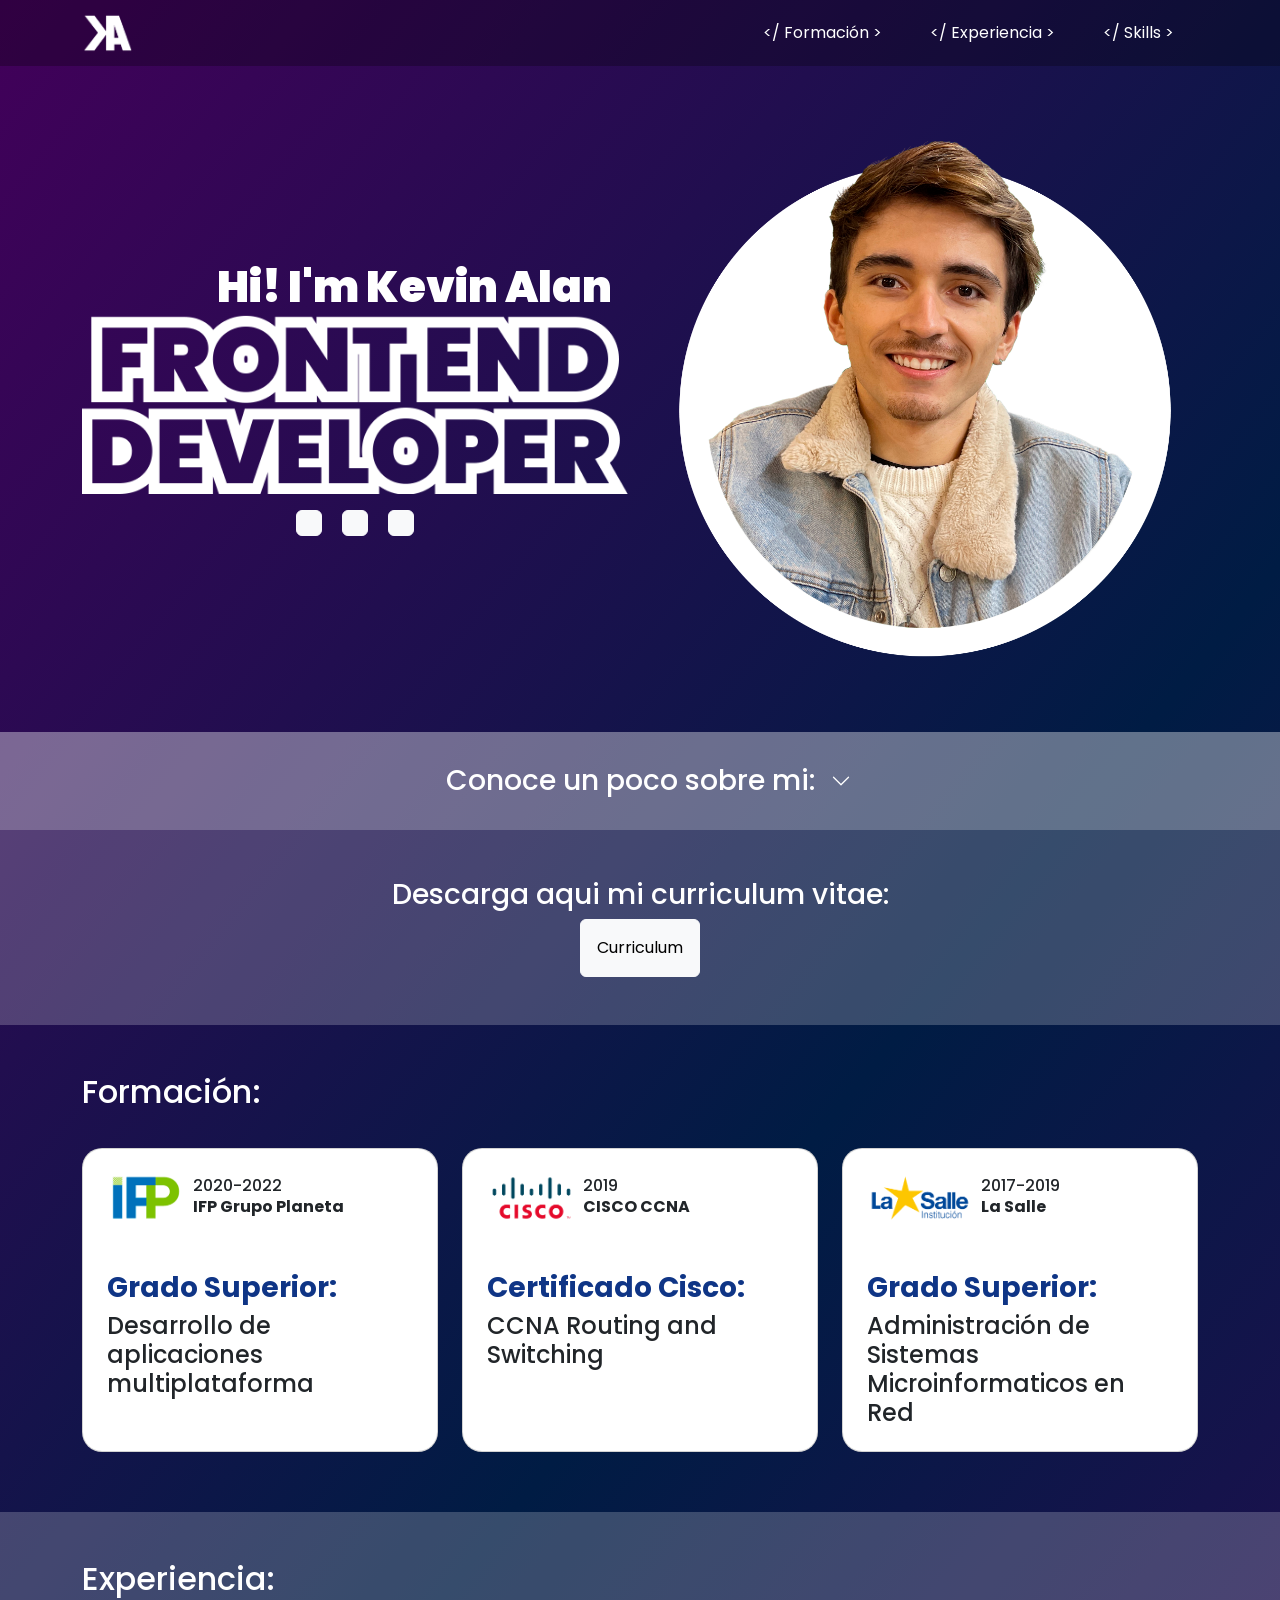
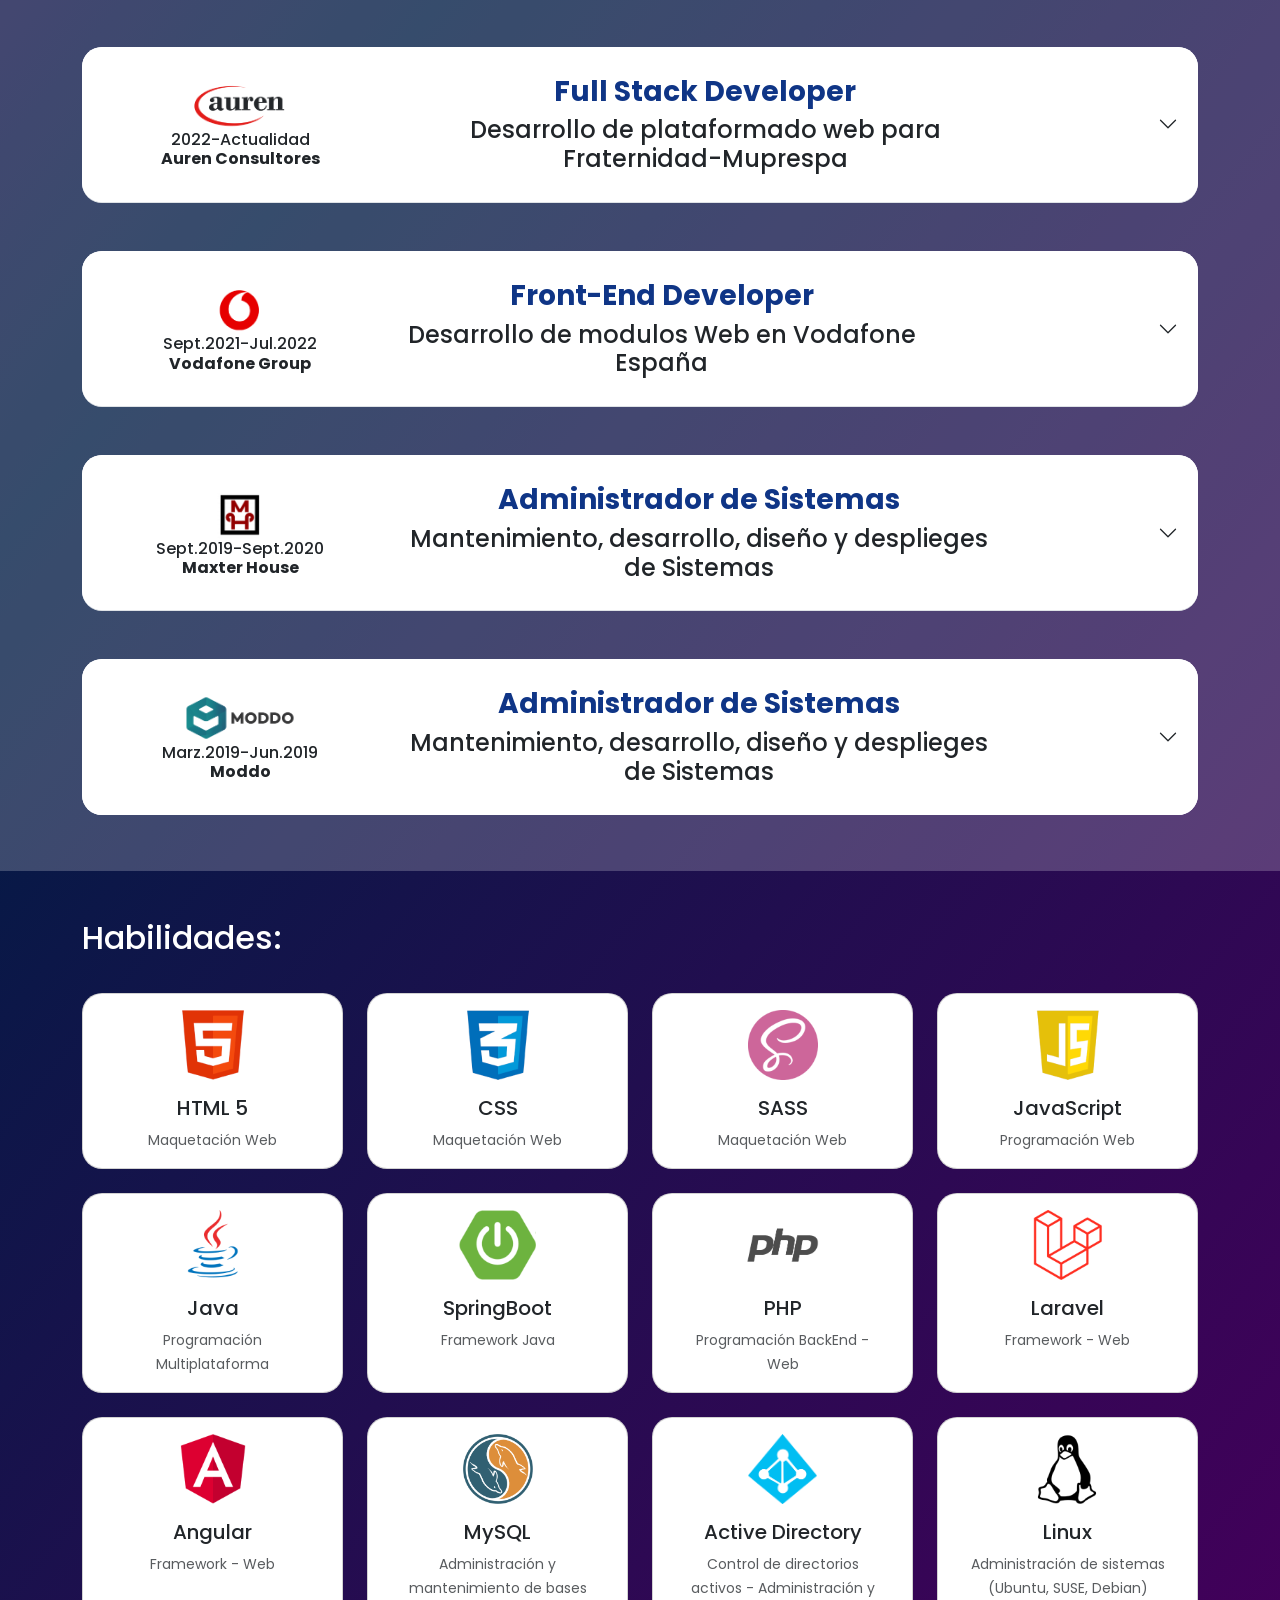
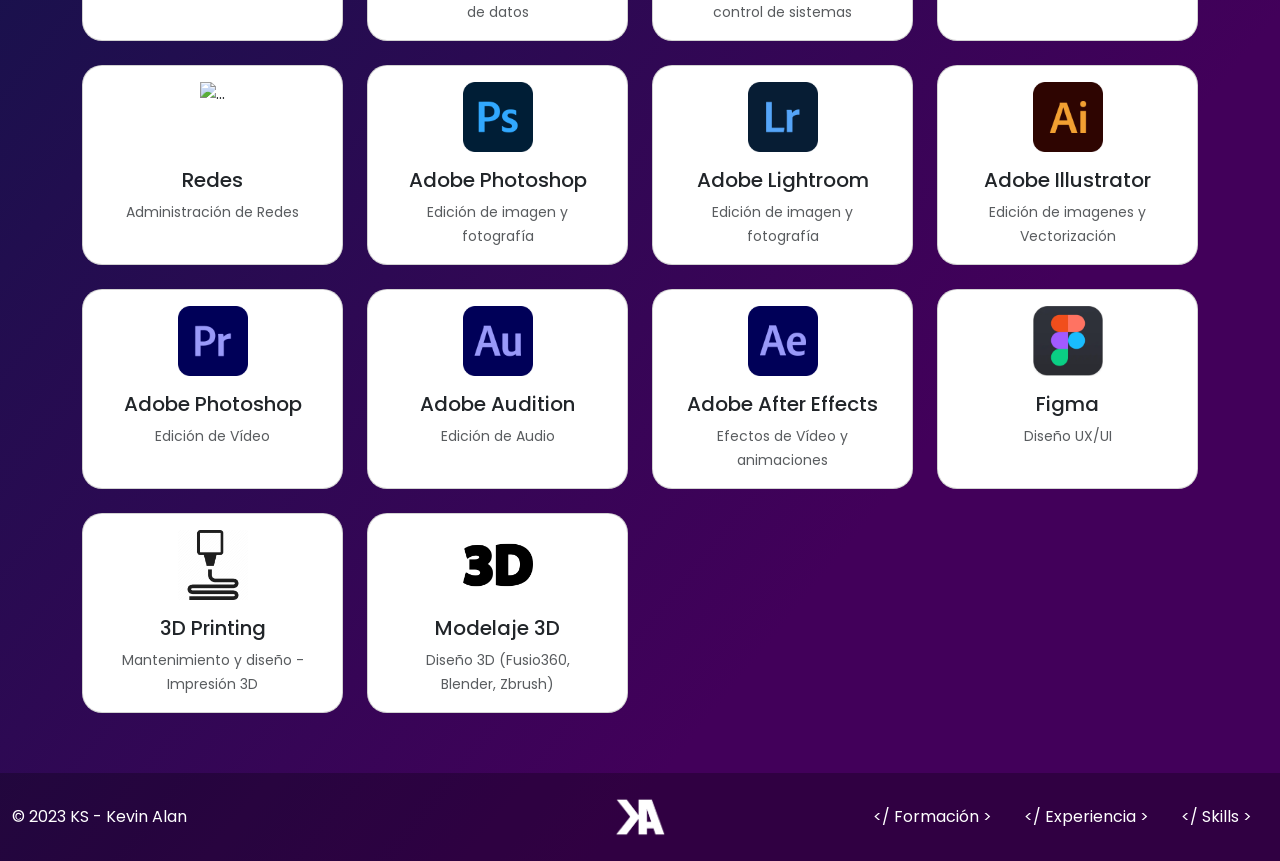
==== index.html @ fb58996e "Cambio en vida laboral - Maxter House" ====
<!DOCTYPE html>
<html lang="en">

<head>
  <meta charset="UTF-8" />
  <meta http-equiv="X-UA-Compatible" content="IE=edge" />
  <meta name="viewport" content="width=device-width, initial-scale=1.0" />
  <title>KS - Kevin Alan</title>
  <link href="https://cdn.jsdelivr.net/npm/bootstrap@5.0.2/dist/css/bootstrap.min.css" rel="stylesheet"
    integrity="sha384-EVSTQN3/azprG1Anm3QDgpJLIm9Nao0Yz1ztcQTwFspd3yD65VohhpuuCOmLASjC" crossorigin="anonymous" />
  <link rel="stylesheet" href="style/main.css" />
  <link href="https://fonts.googleapis.com/css?family=Poppins" rel="stylesheet" />
  <link rel="stylesheet" href="https://cdn.jsdelivr.net/npm/bootstrap-icons@1.10.3/font/bootstrap-icons.css" />
  <link rel="shortcut icon" href="img/icons/logo-icon.png" type="image/x-icon">
  <link href="https://unpkg.com/aos@2.3.1/dist/aos.css" rel="stylesheet">
  <link rel="stylesheet" href="https://cdnjs.cloudflare.com/ajax/libs/animate.css/4.1.1/animate.min.css" />

</head>

<body class="bg-gradient-main">
  <nav class="navbar navbar-expand-lg navbar-dark bg-nav">
    <div class="container-lg ">
      <a class="navbar-brand ms-1 ms-sm-3 ms-lg-0" href="#">
        <img src="img/logo.png" alt="logo kevin alan" height="40" />
      </a>

      <button class="navbar-toggler me-1 me-sm-3 me-lg-0" type="button" data-bs-toggle="collapse"
        data-bs-target="#navbarText" aria-controls="navbarText" aria-expanded="false" aria-label="Toggle navigation">
        <i class="fa-solid fa-code"></i>
      </button>

      <div class="collapse navbar-collapse" id="navbarText">
        <ul class="navbar-nav ms-auto">
          <li class="nav-item px-2 py-2 py-lg-0">
            <a class="nav-link px-3 text-center" href="#formacion">&#60&#47 Formación &#62</a>
          </li>
          <li class="nav-item px-2 py-2 py-lg-0">
            <a class="nav-link px-3 text-center" href="#experiencia">&#60&#47 Experiencia &#62</a>
          </li>
          <li class="nav-item px-2 py-2 py-lg-0">
            <a class="nav-link px-3 text-center" href="#habilidades">&#60&#47 Skills &#62</a>
          </li>
        </ul>
      </div>
    </div>
  </nav>

  <main>
    <div class="container animate__animated animate__fadeIn" style="animation-duration: 3s;">
      <section class="row py-5 ">
        <div class="col-12 col-md-6 d-flex justify-content-end align-items-center order-2 order-md-1">
          <div class="text-center text-md-end">
            <h1 class="text-white m-0 sice-person overflow-hidden pe-3">
              Hi! I'm Kevin Alan
            </h1>
            <img class="w-100 effect-zoom" src="img/front2.png" alt="Front-end developer" />
            <div class="text-center pt-3">


              <a class="btn btn-light mx-2 effect-zoom ratio1x1 fs-3"
                href="https://www.linkedin.com/in/kevin-alan-sanchez-mero%C3%B1o/" target="_blank"
                rel="noopener noreferrer">
                <i class="fa-brands fa-linkedin-in align-middle"></i>
              </a>
              <a class="btn btn-light mx-2 effect-zoom ratio1x1 fs-3" href="https://github.com/Ksmerono" target="_blank"
                rel="noopener noreferrer">
                <i class="fa-brands fa-github align-middle"></i>
              </a>
              <a class="btn btn-light mx-2 effect-zoom ratio1x1 fs-3" href="mailto:ksmerono@gmail.com">
                <i class="fa-solid fa-at align-middle"></i>
              </a>



            </div>


          </div>
        </div>
        <div class="col-12 col-md-6 order-1 order-md-2 d-flex justify-content-center align-items-center">
          <img class="w-100 px-5 px-md-0 effect-zoom" src="img/foto-personal.png" alt="foto personal" />
        </div>
      </section>
    </div>

    <div class="container-fluid p-0">
      <div class="accordion accordion-flush" id="accordionFlushDescription">
        <div class="accordion-item aboutme">
          <h2 class="accordion-header" id="flush-headingDescription">

            <button class="accordion-button collapsed aboutme text-white justify-content-center" type="button"
              data-bs-toggle="collapse" data-bs-target="#flush-collapseDescription" aria-expanded="false"
              aria-controls="flush-collapseDescription">
              <h3 class="m-3 text-center">Conoce un poco sobre mi:</h3>
            </button>
          </h2>
          <div id="flush-collapseDescription" class="accordion-collapse collapse"
            aria-labelledby="flush-headingDescription" data-bs-parent="#accordionFlushDescription">
            <div class="container">
              <div class="accordion-body text-white m-3 text-justify">
                <p>
                  Soy un desarrollador web enfocado en la parte del Front-End. Trabajo con lenguajes de programación
                  como HTML, CSS, JavaScript y PHP, así como con frameworks como Angular o la administración de bases de
                  datos. También realizo trabajos en CMS como Drupal o Wordpress. Estoy en constante aprendizaje y
                  siempre busco estar al día con las últimas tendencias y tecnologías en el desarrollo web.
                </p>
                <p>
                  Soy una persona proactiva, creativa y comprometida con mi trabajo. Me encanta buscar soluciones
                  creativas a los problemas, y siempre estoy buscando maneras de mejorar mis habilidades y
                  conocimientos. Soy una persona adaptable y me siento cómodo trabajando en diferentes entornos y
                  situaciones, lo que me permite trabajar con comodidad en distintos equipos de trabajo.
                </p>
                <p>
                  Además de mi pasión por el desarrollo web y la tecnología, también me apasiona la impresión 3D y la
                  fotografía.
                </p>
                <p>
                  En cuanto a la impresión 3D, he estado autoformándome en este campo y todas las posibilidades que me
                  brinda. Me encanta tener la posibilidad de diseñar objetos y plasmar mis ideas en un objeto real. Uno
                  de mis hobbies es crear figuras de coleccionismo. Me gusta experimentar con diferentes materiales como
                  resinas, plásticos como el PLA y ABS, y nuevas técnicas de posprocesado para las piezas. Siempre estoy
                  buscando mejorar mis habilidades en este campo.
                </p>
                <p>
                  En cuanto a la fotografía, me gusta experimentar con diferentes técnicas y estilos, y siempre estoy en
                  busca de nuevas formas de expresarme a través de ella. Me he autoformado en este campo, desde
                  encuadres, características de cámaras, objetivos y edición. Me apasiona especialmente la fotografía de
                  retratos y la fotografía creativa.
                </p>
                <p>
                  Considero que tanto la impresión 3D como la fotografía son campos muy relevantes en la actualidad, ya
                  que permiten a las personas expresarse de maneras muy diversas. Ambos campos requieren habilidades
                  técnicas, pero también una gran dosis de creatividad y pasión.
                </p>
                <p class="text-center">
                  ¡Siempre estoy listo para aprender y crecer personal y profesionalmente!
                </p>
              </div>
            </div>
          </div>
        </div>
      </div>
      <div class="text-center py-5 text-white aboutme ">
        <h3>Descarga aqui mi curriculum vitae:</h3>

        <a class="btn btn-light effect-zoom p-3" href="document/CV - Kevin Alan - 2023.pdf" role="button"
          target="_blank" rel="noopener noreferrer"><i class="fa-solid fa-paperclip"></i> Curriculum</a>
      </div>
    </div>

    <article id="formacion" class="py-5" data-aos="fade-up" data-aos-easing="linear" data-aos-duration="1500">
      <div class="container ">
        <h2 class=" text-white py-4 pt-0 m-0">Formación:</h2>

        <div class="row ">
          <div class="col-12 col-md-6 col-lg-4 ">
            <div class="card p-4 h-100 effect-zoom">
              <div class="d-flex justify-content-between">
                <div class="d-flex flex-row align-items-center">
                  <img style="height: 50px; width: auto;" src="img/ifp.png" alt="">
                  <div class="ms-2 c-details">
                    <h6 class="mb-0">2020-2022</h6> <span class="fw-bold">IFP Grupo Planeta</span>
                  </div>
                </div>
              </div>
              <div class="mt-5">
                <h3 class="heading fw-bold title-article">Grado Superior:</h3>
                <h4 class="heading m-0">Desarrollo de aplicaciones multiplataforma</h4>
              </div>
            </div>
          </div>




          <div class="col-12 col-md-6 col-lg-4">
            <div class="card p-4 h-100 effect-zoom">
              <div class="d-flex justify-content-between">
                <div class="d-flex flex-row align-items-center">
                  <img style="height: 50px; width: auto;" src="img/cisco.png" alt="">
                  <div class="ms-2 c-details">
                    <h6 class="mb-0">2019</h6> <span class="fw-bold">CISCO CCNA</span>
                  </div>
                </div>
              </div>
              <div class="mt-5">
                <h3 class="heading fw-bold title-article">Certificado Cisco:</h3>
                <h4 class="heading m-0">CCNA Routing and Switching</h4>
              </div>
            </div>
          </div>




          <div class="col-12 col-md-12 col-lg-4">
            <div class="card p-4 h-100 effect-zoom">
              <div class="d-flex justify-content-between">
                <div class="d-flex flex-row align-items-center">
                  <img style="height: 50px; width: auto;" src="img/lasalle.png" alt="">
                  <div class="ms-2 c-details">
                    <h6 class="mb-0">2017-2019</h6> <span class="fw-bold">La Salle</span>
                  </div>
                </div>
              </div>
              <div class="mt-5">
                <h3 class="heading fw-bold title-article">Grado Superior:</h3>
                <h4 class="heading m-0">Administración de Sistemas Microinformaticos en Red</h4>
              </div>
            </div>
          </div>
        </div>
      </div>

    </article>

    <article id="experiencia" class="pt-5 pb-2" data-aos="fade-up" data-aos-easing="linear" data-aos-duration="1500">
      <div class="container ">

        <h2 class=" text-white  pt-0 m-0">Experiencia:</h2>


        <div class="accordion accordion-flush" id="accordionFlush">
          <div class="accordion-item my-5 r-border-20 ">
            <h2 class="accordion-header" id="flush-headingOne">
              <button class="accordion-button collapsed r-border-20" type="button" data-bs-toggle="collapse"
                data-bs-target="#flush-collapseOne" aria-expanded="false" aria-controls="flush-collapseOne">
                <div class="row">
                  <div
                    class="col-md-4 col-12 d-flex text-center justify-content-center align-items-center info-company">
                    <div>
                      <img style="height: 50px; width: auto;" src="img/auren.png" alt="">
                      <h6 class="mb-0">2022-Actualidad</h6>
                      <span class="fw-bold">Auren Consultores</span>
                    </div>

                  </div>
                  <div class="col-md-7 col-12 text-center">
                    <h3 class="heading fw-bold title-article">Full Stack Developer</h3>
                    <h4 class="heading m-0">Desarrollo de plataformado web para Fraternidad-Muprespa</h4>
                  </div>
                </div>
              </button>
            </h2>
            <div id="flush-collapseOne" class="accordion-collapse collapse" aria-labelledby="flush-headingOne"
              data-bs-parent="#accordionFlush">
              <div class="accordion-body m-3">
                <h4 class="fw-bold">Trabajo realizado:</h4>
                <p>Mi papel como programador web para Auren Digital, me encargo de la actualización y mantenimiento del
                  CMS Drupal de Fraternidad-Muprespa. A su vez realizo gestión en bases de datos (MariaDB), diseño de
                  componentes internos dentro de la plataforma web y actualización de la plataforma para el desarrollo
                  con Linux (SUSE).</p>
                <div class="row">
                  <div class="col-lg-6 col-12">
                    <h5 class="fw-bold">Mis responsabilidades:</h5>
                    <ol class="list-group list-group-numbered">
                      <li class="list-group-item">Desarrollo de modulos para Drupal 8 / 9.</li>
                      <li class="list-group-item">Administración de bases de datos.</li>
                      <li class="list-group-item">Realizar cambios dentro de la web corporativa (SASS ,HTML, JAVASCRIPT,
                        TWIG, PHP).</li>
                      <li class="list-group-item">Mantenimiento de sistemas de desarrollo en Linux ( Distribución SUSE).
                      </li>
                      <li class="list-group-item">Generar diseños para la plataforma Web.</li>
                    </ol>
                  </div>
                  <div class="col-lg-6 col-12">
                    <h5 class="fw-bold">Mis habilidades y Logros:</h5>
                    <ol class="list-group list-group-numbered">
                      <li class="list-group-item">Experiencia en el uso de herramientas profesionales de diseño, como
                        Adobe Illustrator, Adobe Photoshop, Adobe Illustrator, Adobe After Effects y Figma.</li>
                      <li class="list-group-item">Conocimiento en HTML, SASS, PHP, TWIG...</li>
                      <li class="list-group-item">Mantenimiento de bases de datos SQL (MariaDB).</li>
                      <li class="list-group-item">Actualización de versión Drupal.</li>
                      <li class="list-group-item">Metodologías de desarrollo Scrum/Agile.</li>
                    </ol>
                  </div>

                </div>
              </div>
            </div>
          </div>


          <div class="accordion-item my-5 r-border-20 ">
            <h2 class="accordion-header" id="flush-headingTwo">
              <button class="accordion-button collapsed r-border-20" type="button" data-bs-toggle="collapse"
                data-bs-target="#flush-collapseTwo" aria-expanded="false" aria-controls="flush-collapseTwo">
                <div class="row">
                  <div
                    class="col-md-4 col-12 d-flex text-center justify-content-center align-items-center info-company">
                    <div>
                      <img style="height: 50px; width: auto;" src="img/vodafone.png" alt="">
                      <h6 class="mb-0">Sept.2021-Jul.2022</h6>
                      <span class="fw-bold">Vodafone Group</span>
                    </div>

                  </div>
                  <div class="col-md-7 col-12 text-center">
                    <h3 class="heading fw-bold title-article">Front-End Developer</h3>
                    <h4 class="heading m-0">Desarrollo de modulos Web en Vodafone España</h4>
                  </div>
                </div>
              </button>
            </h2>
            <div id="flush-collapseTwo" class="accordion-collapse collapse" aria-labelledby="flush-headingOne"
              data-bs-parent="#accordionFlush">
              <div class="accordion-body m-3">
                <h4 class="fw-bold">Trabajo realizado:</h4>
                <p>Durante mi desarrollo formativo de mi Grado Superior de Desarrollo de Aplicaciones Multiplataforma
                  estuve desarrollando mi potencial en tecnologías del sector con Vodafone Global.</p>
                <div class="row">
                  <div class="col-lg-6 col-12">
                    <h5 class="fw-bold">Mis responsabilidades:</h5>
                    <ol class="list-group list-group-numbered">
                      <li class="list-group-item">Gestión de Oracle Web Center Site.</li>
                      <li class="list-group-item">Control de contenido con JavaServer Pages (JSP).</li>
                      <li class="list-group-item">Generación de contenido con Angular 12.</li>
                      <li class="list-group-item">Mantenimiento de sistemas de desarrollo en Linux ( Distribución SUSE).
                      </li>
                      <li class="list-group-item">Estilado web (SASS).</li>
                    </ol>
                  </div>
                  <div class="col-lg-6 col-12">
                    <h5 class="fw-bold">Aprendizaje sobre:</h5>
                    <ol class="list-group list-group-numbered">
                      <li class="list-group-item">Angular 12.</li>
                      <li class="list-group-item">JavaServer Pages (JSP).</li>
                      <li class="list-group-item">Mantenimiento de bases de datos SQL (MariaDB).</li>
                      <li class="list-group-item">Oracle Web Center Site.</li>
                      <li class="list-group-item">Procesos AGILE + SCRUM.</li>
                    </ol>
                  </div>
                </div>
              </div>
            </div>
          </div>



          <div class="accordion-item my-5 r-border-20 ">
            <h2 class="accordion-header" id="flush-headingThree">
              <button class="accordion-button collapsed r-border-20" type="button" data-bs-toggle="collapse"
                data-bs-target="#flush-collapseThree" aria-expanded="false" aria-controls="flush-collapseThree">
                <div class="row">
                  <div
                    class="col-md-4 col-12 d-flex text-center justify-content-center align-items-center info-company">
                    <div>
                      <img style="height: 50px; width: auto;" src="img/maxter.png" alt="">
                      <h6 class="mb-0">Sept.2019-Sept.2020</h6>
                      <span class="fw-bold">Maxter House</span>
                    </div>

                  </div>
                  <div class="col-md-7 col-12 text-center">
                    <h3 class="heading fw-bold title-article">Administrador de Sistemas</h3>
                    <h4 class="heading m-0">Mantenimiento, desarrollo, diseño y desplieges de Sistemas</h4>
                  </div>
                </div>
              </button>
            </h2>
            <div id="flush-collapseThree" class="accordion-collapse collapse" aria-labelledby="flush-headingOne"
              data-bs-parent="#accordionFlush">
              <div class="accordion-body m-3">
                <h4 class="fw-bold">Trabajo realizado:</h4>
                <p>Durante los servicios prestados a Maxter House, se actualizo la empresa a la era digital, proveyendo
                  a esta misma de tecnologías para mejorar su productividad y su visibilidad en el comercio actual.</p>
                <div class="row">
                  <div class="col-12">
                    <h5 class="fw-bold">Mis responsabilidades:</h5>
                    <ol class="list-group list-group-numbered">
                      <li class="list-group-item">Desarrollo web con Wordpress.</li>
                      <li class="list-group-item">Maquetación de contenidos (PHP, HTML. CSS. SASS. JavaScript).</li>
                      <li class="list-group-item">Realización de API´s.</li>
                      <li class="list-group-item">Diseño de logotipo y imagen corporativa (Paquete Adobe).</li>
                      <li class="list-group-item">Administración de sistemas informáticos (Windows, Linux, Active
                        directory).</li>
                      <li class="list-group-item">Gestión de red empresarial (Redireciones, puertos, DNS, IP´s...).</li>
                      <li class="list-group-item">Mantenimiento y Gestión de servidor Web (Apache, PHP, Mysql).</li>
                      <li class="list-group-item">Creación de sistema de facturación online y presencial.</li>
                    </ol>
                  </div>
                </div>
              </div>
            </div>
          </div>



          <div class="accordion-item my-5 r-border-20 ">
            <h2 class="accordion-header" id="flush-headingFour">
              <button class="accordion-button collapsed r-border-20" type="button" data-bs-toggle="collapse"
                data-bs-target="#flush-collapseFour" aria-expanded="false" aria-controls="flush-collapseFour">
                <div class="row">
                  <div
                    class="col-md-4 col-12 d-flex text-center justify-content-center align-items-center info-company">
                    <div>
                      <img style="height: 50px; width: auto;" src="img/moddo.png" alt="">
                      <h6 class="mb-0">Marz.2019-Jun.2019</h6>
                      <span class="fw-bold">Moddo</span>
                    </div>

                  </div>
                  <div class="col-md-7 col-12 text-center">
                    <h3 class="heading fw-bold title-article">Administrador de Sistemas</h3>
                    <h4 class="heading m-0">Mantenimiento, desarrollo, diseño y desplieges de Sistemas</h4>
                  </div>
                </div>
              </button>
            </h2>
            <div id="flush-collapseFour" class="accordion-collapse collapse" aria-labelledby="flush-headingOne"
              data-bs-parent="#accordionFlush">
              <div class="accordion-body m-3">
                <h4 class="fw-bold">Trabajo realizado:</h4>
                <p>Practicas realizadas en Moddo, resolución de incidencias, mantenimiento de bases de datos, diseños y
                  desarrollo de aplicaciones Web</p>
                <div class="row">
                  <div class="col-12">
                    <h5 class="fw-bold">Mis responsabilidades:</h5>
                    <ol class="list-group list-group-numbered">
                      <li class="list-group-item">Desarrollo web con Prestashop.</li>
                      <li class="list-group-item">Maquetación de contenidos (PHP, HTML. CSS. SASS. JavaScript).</li>
                      <li class="list-group-item">Peticiones a API´s.</li>
                      <li class="list-group-item">Diseño de logotipo y imagen corporativa (Paquete Adobe).</li>
                      <li class="list-group-item">Administración de sistemas informáticos (Windows, Linux, Active
                        directory).</li>
                      <li class="list-group-item">Gestión de red empresarial (Redireciones, puertos, DNS, IP´s...).</li>
                      <li class="list-group-item">Mantenimiento y Gestión de servidor Web (Apache, PHP, Mysql).</li>
                    </ol>
                  </div>
                </div>
              </div>
            </div>
          </div>





        </div>




      </div>

    </article>


    <article id="habilidades" class="py-5" data-aos="fade-up" data-aos-easing="linear" data-aos-duration="1500">

      <div class="container">
        <h2 class=" text-white py-4 pt-0 m-0">Habilidades:</h2>
        <div class="row ">

          <div class="col-12 col-sm-6 col-md-4 col-lg-3">
            <div class="card h-100 effect-zoom">
              <div class="card-body">
                <div class="row g-0">
                  <div class="col-4 col-sm-12 d-flex justify-content-center align-items-center">
                    <img src="img/lenguajes/html5.png" class="icon-skills" alt="...">
                  </div>
                  <div class="col-8 col-sm-12 d-flex align-items-center">
                    <div class="card-body text-center pb-lg-0 ">
                      <h5 class="card-title">HTML 5</h5>
                      <p class="card-text"><small class="text-muted">Maquetación Web</small></p>
                    </div>
                  </div>
                </div>
              </div>
            </div>
          </div>

          <div class="col-12 col-sm-6 col-md-4 col-lg-3">
            <div class="card h-100 effect-zoom">
              <div class="card-body">
                <div class="row g-0">
                  <div class="col-4 col-sm-12 d-flex justify-content-center align-items-center">
                    <img src="img/lenguajes/css.png" class="icon-skills" alt="...">
                  </div>
                  <div class="col-8 col-sm-12 d-flex align-items-center">
                    <div class="card-body text-center pb-lg-0 ">
                      <h5 class="card-title">CSS</h5>
                      <p class="card-text"><small class="text-muted">Maquetación Web</small></p>
                    </div>
                  </div>
                </div>
              </div>
            </div>
          </div>

          <div class="col-12 col-sm-6 col-md-4 col-lg-3">
            <div class="card h-100 effect-zoom">
              <div class="card-body">
                <div class="row g-0">
                  <div class="col-4 col-sm-12 d-flex justify-content-center align-items-center">
                    <img src="img/lenguajes/sass.png" class="icon-skills" alt="...">
                  </div>
                  <div class="col-8 col-sm-12 d-flex align-items-center">
                    <div class="card-body text-center pb-lg-0 ">
                      <h5 class="card-title">SASS</h5>
                      <p class="card-text"><small class="text-muted">Maquetación Web</small></p>
                    </div>
                  </div>
                </div>
              </div>
            </div>
          </div>

          <div class="col-12 col-sm-6 col-md-4 col-lg-3">
            <div class="card h-100 effect-zoom">
              <div class="card-body">
                <div class="row g-0">
                  <div class="col-4 col-sm-12 d-flex justify-content-center align-items-center">
                    <img src="img/lenguajes/js.png" class="icon-skills" alt="...">
                  </div>
                  <div class="col-8 col-sm-12 d-flex align-items-center">
                    <div class="card-body text-center pb-lg-0 ">
                      <h5 class="card-title">JavaScript</h5>
                      <p class="card-text"><small class="text-muted">Programación Web</small></p>
                    </div>
                  </div>
                </div>
              </div>
            </div>
          </div>


          <div class="col-12 col-sm-6 col-md-4 col-lg-3">
            <div class="card h-100 effect-zoom">
              <div class="card-body">
                <div class="row g-0">
                  <div class="col-4 col-sm-12 d-flex justify-content-center align-items-center">
                    <img src="img/lenguajes/java.png" class="icon-skills" alt="...">
                  </div>
                  <div class="col-8 col-sm-12 d-flex align-items-center">
                    <div class="card-body text-center pb-lg-0 ">
                      <h5 class="card-title">Java</h5>
                      <p class="card-text"><small class="text-muted">Programación Multiplataforma</small></p>
                    </div>
                  </div>
                </div>
              </div>
            </div>
          </div>

          <div class="col-12 col-sm-6 col-md-4 col-lg-3">
            <div class="card h-100 effect-zoom">
              <div class="card-body">
                <div class="row g-0">
                  <div class="col-4 col-sm-12 d-flex justify-content-center align-items-center">
                    <img src="img/lenguajes/spring.png" class="icon-skills" alt="...">
                  </div>
                  <div class="col-8 col-sm-12 d-flex align-items-center">
                    <div class="card-body text-center pb-lg-0 ">
                      <h5 class="card-title">SpringBoot</h5>
                      <p class="card-text"><small class="text-muted">Framework Java</small></p>
                    </div>
                  </div>
                </div>
              </div>
            </div>
          </div>

          <div class="col-12 col-sm-6 col-md-4 col-lg-3">
            <div class="card h-100 effect-zoom">
              <div class="card-body">
                <div class="row g-0">
                  <div class="col-4 col-sm-12 d-flex justify-content-center align-items-center">
                    <img src="img/lenguajes/php.png" class="icon-skills" alt="...">
                  </div>
                  <div class="col-8 col-sm-12 d-flex align-items-center">
                    <div class="card-body text-center pb-lg-0 ">
                      <h5 class="card-title">PHP</h5>
                      <p class="card-text"><small class="text-muted">Programación BackEnd - Web</small></p>
                    </div>
                  </div>
                </div>
              </div>
            </div>
          </div>

          <div class="col-12 col-sm-6 col-md-4 col-lg-3">
            <div class="card h-100 effect-zoom">
              <div class="card-body">
                <div class="row g-0">
                  <div class="col-4 col-sm-12 d-flex justify-content-center align-items-center">
                    <img src="img/lenguajes/laravel.png" class="icon-skills" alt="...">
                  </div>
                  <div class="col-8 col-sm-12 d-flex align-items-center">
                    <div class="card-body text-center pb-lg-0 ">
                      <h5 class="card-title">Laravel</h5>
                      <p class="card-text"><small class="text-muted">Framework - Web</small></p>
                    </div>
                  </div>
                </div>
              </div>
            </div>
          </div>


          <div class="col-12 col-sm-6 col-md-4 col-lg-3">
            <div class="card h-100 effect-zoom">
              <div class="card-body">
                <div class="row g-0">
                  <div class="col-4 col-sm-12 d-flex justify-content-center align-items-center">
                    <img src="img/lenguajes/angular.png" class="icon-skills" alt="...">
                  </div>
                  <div class="col-8 col-sm-12 d-flex align-items-center">
                    <div class="card-body text-center pb-lg-0 ">
                      <h5 class="card-title">Angular</h5>
                      <p class="card-text"><small class="text-muted">Framework - Web</small></p>
                    </div>
                  </div>
                </div>
              </div>
            </div>
          </div>


          <div class="col-12 col-sm-6 col-md-4 col-lg-3">
            <div class="card h-100 effect-zoom">
              <div class="card-body">
                <div class="row g-0">
                  <div class="col-4 col-sm-12 d-flex justify-content-center align-items-center">
                    <img src="img/lenguajes/mysql.png" class="icon-skills" alt="...">
                  </div>
                  <div class="col-8 col-sm-12 d-flex align-items-center">
                    <div class="card-body text-center pb-lg-0 ">
                      <h5 class="card-title">MySQL</h5>
                      <p class="card-text"><small class="text-muted">Administración y mantenimiento de bases de
                          datos</small></p>
                    </div>
                  </div>
                </div>
              </div>
            </div>
          </div>


          <div class="col-12 col-sm-6 col-md-4 col-lg-3">
            <div class="card h-100 effect-zoom">
              <div class="card-body">
                <div class="row g-0 ">
                  <div class="col-4 col-sm-12 d-flex justify-content-center align-items-center">
                    <img src="img/icons/active directory.png" class="icon-skills" alt="...">
                  </div>
                  <div class="col-8 col-sm-12 d-flex align-items-center">
                    <div class="card-body text-center pb-lg-0 ">
                      <h5 class="card-title  
                       ">Active Directory</h5>
                      <p class="card-text"><small class="text-muted">Control de directorios activos - Administración y
                          control de sistemas</small></p>
                    </div>
                  </div>
                </div>
              </div>
            </div>
          </div>


          <div class="col-12 col-sm-6 col-md-4 col-lg-3">
            <div class="card h-100 effect-zoom">
              <div class="card-body">
                <div class="row g-0">
                  <div class="col-4 col-sm-12 d-flex justify-content-center align-items-center">
                    <img src="img/icons/linux.png" class="icon-skills" alt="...">
                  </div>
                  <div class="col-8 col-sm-12 d-flex align-items-center">
                    <div class="card-body text-center pb-lg-0 ">
                      <h5 class="card-title">Linux</h5>
                      <p class="card-text"><small class="text-muted">Administración de sistemas (Ubuntu, SUSE,
                          Debian)</small></p>
                    </div>
                  </div>
                </div>
              </div>
            </div>
          </div>


          <div class="col-12 col-sm-6 col-md-4 col-lg-3">
            <div class="card h-100 effect-zoom">
              <div class="card-body">
                <div class="row g-0">
                  <div class="col-4 col-sm-12 d-flex justify-content-center align-items-center">
                    <img src="img/icons/redes.png" class="icon-skills" alt="...">
                  </div>
                  <div class="col-8 col-sm-12 d-flex align-items-center">
                    <div class="card-body text-center pb-lg-0 ">
                      <h5 class="card-title">Redes</h5>
                      <p class="card-text"><small class="text-muted">Administración de Redes</small></p>
                    </div>
                  </div>
                </div>
              </div>
            </div>
          </div>


          <div class="col-12 col-sm-6 col-md-4 col-lg-3">
            <div class="card h-100 effect-zoom">
              <div class="card-body">
                <div class="row g-0">
                  <div class="col-4 col-sm-12 d-flex justify-content-center align-items-center">
                    <img src="img/adobe/Photoshop.png" class="icon-skills" alt="...">
                  </div>
                  <div class="col-8 col-sm-12 d-flex align-items-center">
                    <div class="card-body text-center pb-lg-0 ">
                      <h5 class="card-title">Adobe Photoshop</h5>
                      <p class="card-text"><small class="text-muted">Edición de imagen y fotografía</small></p>
                    </div>
                  </div>
                </div>
              </div>
            </div>
          </div>

          <div class="col-12 col-sm-6 col-md-4 col-lg-3">
            <div class="card h-100 effect-zoom">
              <div class="card-body">
                <div class="row g-0">
                  <div class="col-4 col-sm-12 d-flex justify-content-center align-items-center">
                    <img src="img/adobe/Lightroom.png" class="icon-skills" alt="...">
                  </div>
                  <div class="col-8 col-sm-12 d-flex align-items-center">
                    <div class="card-body text-center pb-lg-0 ">
                      <h5 class="card-title">Adobe Lightroom</h5>
                      <p class="card-text"><small class="text-muted">Edición de imagen y fotografía</small></p>
                    </div>
                  </div>
                </div>
              </div>
            </div>
          </div>

          <div class="col-12 col-sm-6 col-md-4 col-lg-3">
            <div class="card h-100 effect-zoom">
              <div class="card-body">
                <div class="row g-0">
                  <div class="col-4 col-sm-12 d-flex justify-content-center align-items-center">
                    <img src="img/adobe/Illustrator.png" class="icon-skills" alt="...">
                  </div>
                  <div class="col-8 col-sm-12 d-flex align-items-center">
                    <div class="card-body text-center pb-lg-0 ">
                      <h5 class="card-title">Adobe Illustrator</h5>
                      <p class="card-text"><small class="text-muted">Edición de imagenes y Vectorización</small></p>
                    </div>
                  </div>
                </div>
              </div>
            </div>
          </div>

          <div class="col-12 col-sm-6 col-md-4 col-lg-3">
            <div class="card h-100 effect-zoom">
              <div class="card-body">
                <div class="row g-0">
                  <div class="col-4 col-sm-12 d-flex justify-content-center align-items-center">
                    <img src="img/adobe/Premier Pro.png" class="icon-skills" alt="...">
                  </div>
                  <div class="col-8 col-sm-12 d-flex align-items-center">
                    <div class="card-body text-center pb-lg-0 ">
                      <h5 class="card-title">Adobe Photoshop</h5>
                      <p class="card-text"><small class="text-muted">Edición de Vídeo</small></p>
                    </div>
                  </div>
                </div>
              </div>
            </div>
          </div>

          <div class="col-12 col-sm-6 col-md-4 col-lg-3">
            <div class="card h-100 effect-zoom">
              <div class="card-body">
                <div class="row g-0">
                  <div class="col-4 col-sm-12 d-flex justify-content-center align-items-center">
                    <img src="img/adobe/Audition.png" class="icon-skills" alt="...">
                  </div>
                  <div class="col-8 col-sm-12 d-flex align-items-center">
                    <div class="card-body text-center pb-lg-0 ">
                      <h5 class="card-title">Adobe Audition</h5>
                      <p class="card-text"><small class="text-muted">Edición de Audio</small></p>
                    </div>
                  </div>
                </div>
              </div>
            </div>
          </div>

          <div class="col-12 col-sm-6 col-md-4 col-lg-3">
            <div class="card h-100 effect-zoom">
              <div class="card-body">
                <div class="row g-0">
                  <div class="col-4 col-sm-12 d-flex justify-content-center align-items-center">
                    <img src="img/adobe/After Effects.png" class="icon-skills" alt="...">
                  </div>
                  <div class="col-8 col-sm-12 d-flex align-items-center">
                    <div class="card-body text-center pb-lg-0 ">
                      <h5 class="card-title">Adobe After Effects</h5>
                      <p class="card-text"><small class="text-muted">Efectos de Vídeo y animaciones</small></p>
                    </div>
                  </div>
                </div>
              </div>
            </div>
          </div>


          <div class="col-12 col-sm-6 col-md-4 col-lg-3">
            <div class="card h-100 effect-zoom">
              <div class="card-body">
                <div class="row g-0">
                  <div class="col-4 col-sm-12 d-flex justify-content-center align-items-center">
                    <img src="img/adobe/Figma.png" class="icon-skills" alt="...">
                  </div>
                  <div class="col-8 col-sm-12 d-flex align-items-center">
                    <div class="card-body text-center pb-lg-0 ">
                      <h5 class="card-title">Figma</h5>
                      <p class="card-text"><small class="text-muted">Diseño UX/UI</small></p>
                    </div>
                  </div>
                </div>
              </div>
            </div>
          </div>

          <div class="col-12 col-sm-6 col-md-4 col-lg-3">
            <div class="card h-100 effect-zoom">
              <div class="card-body">
                <div class="row g-0">
                  <div class="col-4 col-sm-12 d-flex justify-content-center align-items-center">
                    <img src="img/icons/print3d.png" class="icon-skills" alt="...">
                  </div>
                  <div class="col-8 col-sm-12 d-flex align-items-center">
                    <div class="card-body text-center pb-lg-0 ">
                      <h5 class="card-title">3D Printing</h5>
                      <p class="card-text"><small class="text-muted">Mantenimiento y diseño - Impresión 3D</small></p>
                    </div>
                  </div>
                </div>
              </div>
            </div>
          </div>

          <div class="col-12 col-sm-6 col-md-4 col-lg-3">
            <div class="card h-100 effect-zoom">
              <div class="card-body">
                <div class="row g-0">
                  <div class="col-4 col-sm-12 d-flex justify-content-center align-items-center">
                    <img src="img/icons/3d.png" class="icon-skills" alt="...">
                  </div>
                  <div class="col-8 col-sm-12 d-flex align-items-center">
                    <div class="card-body text-center pb-lg-0 ">
                      <h5 class="card-title">Modelaje 3D</h5>
                      <p class="card-text"><small class="text-muted">Diseño 3D (Fusio360, Blender, Zbrush)</small></p>
                    </div>
                  </div>
                </div>
              </div>
            </div>
          </div>



        </div>
      </div>
    </article>



  </main>



  <div class="container-fluid bg-footer">
    <footer class="d-flex flex-wrap justify-content-between align-items-center py-4 ">
      <p class="col-5 mb-0 text-white">© 2023 KS - Kevin Alan</p>

      <img src="img/logo.png" alt="logo kevin alan" height="40" />

      <ul class="nav col-12 col-xl-5 justify-content-center justify-content-xl-end text-center">
        <li class="nav-item px-2 py-2 py-lg-0"><a href="#formacion" class="nav-link px-2 text-white">&#60&#47 Formación
            &#62</a></li>
        <li class="nav-item px-2 py-2 py-lg-0"><a href="#experiencia" class="nav-link px-2 text-white">&#60&#47
            Experiencia &#62</a></li>
        <li class="nav-item px-2 py-2 py-lg-0"><a href="#habilidades" class="nav-link px-2 text-white">&#60&#47 Skills
            &#62</a></li>

      </ul>
    </footer>
  </div>








  <script src="https://kit.fontawesome.com/25511f84a5.js" crossorigin="anonymous"></script>
  <script src="https://cdn.jsdelivr.net/npm/bootstrap@5.0.2/dist/js/bootstrap.bundle.min.js"
    integrity="sha384-MrcW6ZMFYlzcLA8Nl+NtUVF0sA7MsXsP1UyJoMp4YLEuNSfAP+JcXn/tWtIaxVXM"
    crossorigin="anonymous"></script>
  <script src="https://unpkg.com/aos@2.3.1/dist/aos.js"></script>

  <script>
    var tooltipTriggerList = Array.prototype.slice.call(document.querySelectorAll('[data-bs-toggle="tooltip"]'))
    var tooltipList = tooltipTriggerList.map(function (tooltipTriggerEl) {
      return new bootstrap.Tooltip(tooltipTriggerEl)
    })
    AOS.init();
  </script>
</body>

</html>
---- style/main.css ----
html,
body {
  margin: 0px;
  padding: 0px;
  font-family: "Poppins", "sans-serif";
}

.bg-gradient-main {
  background: rgb(24, 24, 24);
  background: linear-gradient(
    129deg,
    rgb(66, 0, 90) 0%,
    rgb(0, 28, 68) 38%,
    rgb(66, 0, 90) 85%
  );
}

.bg-nav,.bg-footer {
  background-color: rgba(0, 0, 0, 0.267);
}

.text-white{
  color: white;
}
/*
@media (min-width: 768px) {
  .p-section {
    padding-block: calc(5rem + 1.5vw) !important;
  }
}
*/



@media (min-width: 992px){
  .info-company{
    width: 300px;
  }
}


@media (max-width: 991px) {
    .p-section {
      padding-block: calc(5rem + 1.5vw) !important;
    }
    .navbar-collapse {
      flex-basis: 100%;
      flex-grow: 1;
      align-items: center;
      margin-bottom: -8px;
      margin-left: -10px;
      margin-top: 10px;
      margin-right: -10px;
      background-color: #ffffff1a;
    }
    .nav-link {
        border-radius: 0 !important;
      }
      .nav-link:hover {
        background-color: transparent !important;
        color: white !important;
        transform: scale(1.2);
      }
      
  }


.sice-person {
  font-size: calc(1.5rem + 1.5vw);
  font-weight: 900;
  white-space: nowrap;
}
.nav-link:hover {
  background-color: rgba(255, 255, 255, 0.199);
  color: white !important;
  transform: scale(1.1);
}
.nav-link {
  border-radius: 20px;
  transition:  .2s;
}

.navbar-toggler:focus {
  box-shadow: none !important;
}
.navbar-toggler {
  border: none !important;
}
.navbar-toggler:hover {
  background-color: rgba(255, 255, 255, 0.199);
  color: white !important;
}
.navbar-toggler{
    width: 50px;
    height: 50px;
}
.navbar-dark .navbar-nav .nav-link {
    color: rgb(255 255 255);
}

.title-article{
  color: #0f3586;
}

.card{
  border-radius: 20px;
}

.row>*{
  padding: calc(var(--bs-gutter-x) * .5);
}

.effect-zoom{
  transition:  .2s;
}
.effect-zoom:hover{
  transform: scale(1.05);
}

@media (min-width: 1400px){
.container,.container-lg{
  max-width: 1149px;
}
}

#experiencia,.type-skills{
  background-color: rgba(255, 255, 255, 0.212);
}

.aboutme{
  background-color: rgba(255, 255, 255, 0.212) !important;
}


.r-border-20{
  border-radius: 20px !important;
}

.list-group-item{
  border: none;

}

.accordion-button:focus {
  z-index: 3;
  border-color: none;
  outline: 0;
  box-shadow: none;
}
.accordion-button:not(.collapsed) {
  color: #0c63e4;
  background-color: none;
  box-shadow: inset 0 -1px 0 rgba(0,0,0,.125);
}

.icon-skills{

height: 70px;
}

.ratio1x1{
  aspect-ratio: 1/1;
}

.accordion-button.collapsed.aboutme.text-white.justify-content-center.accordion-button::after, .accordion-button.aboutme.text-white.justify-content-center.accordion-button::after{
  margin-left: inherit;  
}

.accordion-button.aboutme.text-white.justify-content-center.collapsed.accordion-button::after{
  background-image: url("data:image/svg+xml,<svg xmlns='http://www.w3.org/2000/svg' viewBox='0 0 16 16' fill='white'><path fill-rule='evenodd' d='M1.646 4.646a.5.5 0 0 1 .708 0L8 10.293l5.646-5.647a.5.5 0 0 1 .708.708l-6 6a.5.5 0 0 1-.708 0l-6-6a.5.5 0 0 1 0-.708z'/></svg>") !important;
}

.accordion-button.aboutme.text-white.justify-content-center.accordion-button:not(.collapsed)::after {
  background-image: url("data:image/svg+xml,<svg xmlns='http://www.w3.org/2000/svg' viewBox='0 0 16 16' fill='white'><path fill-rule='evenodd' d='M1.646 4.646a.5.5 0 0 1 .708 0L8 10.293l5.646-5.647a.5.5 0 0 1 .708.708l-6 6a.5.5 0 0 1-.708 0l-6-6a.5.5 0 0 1 0-.708z'/></svg>") !important;
  transform: rotate(-180deg);
 }


 .text-justify{
  text-align: justify;
 }
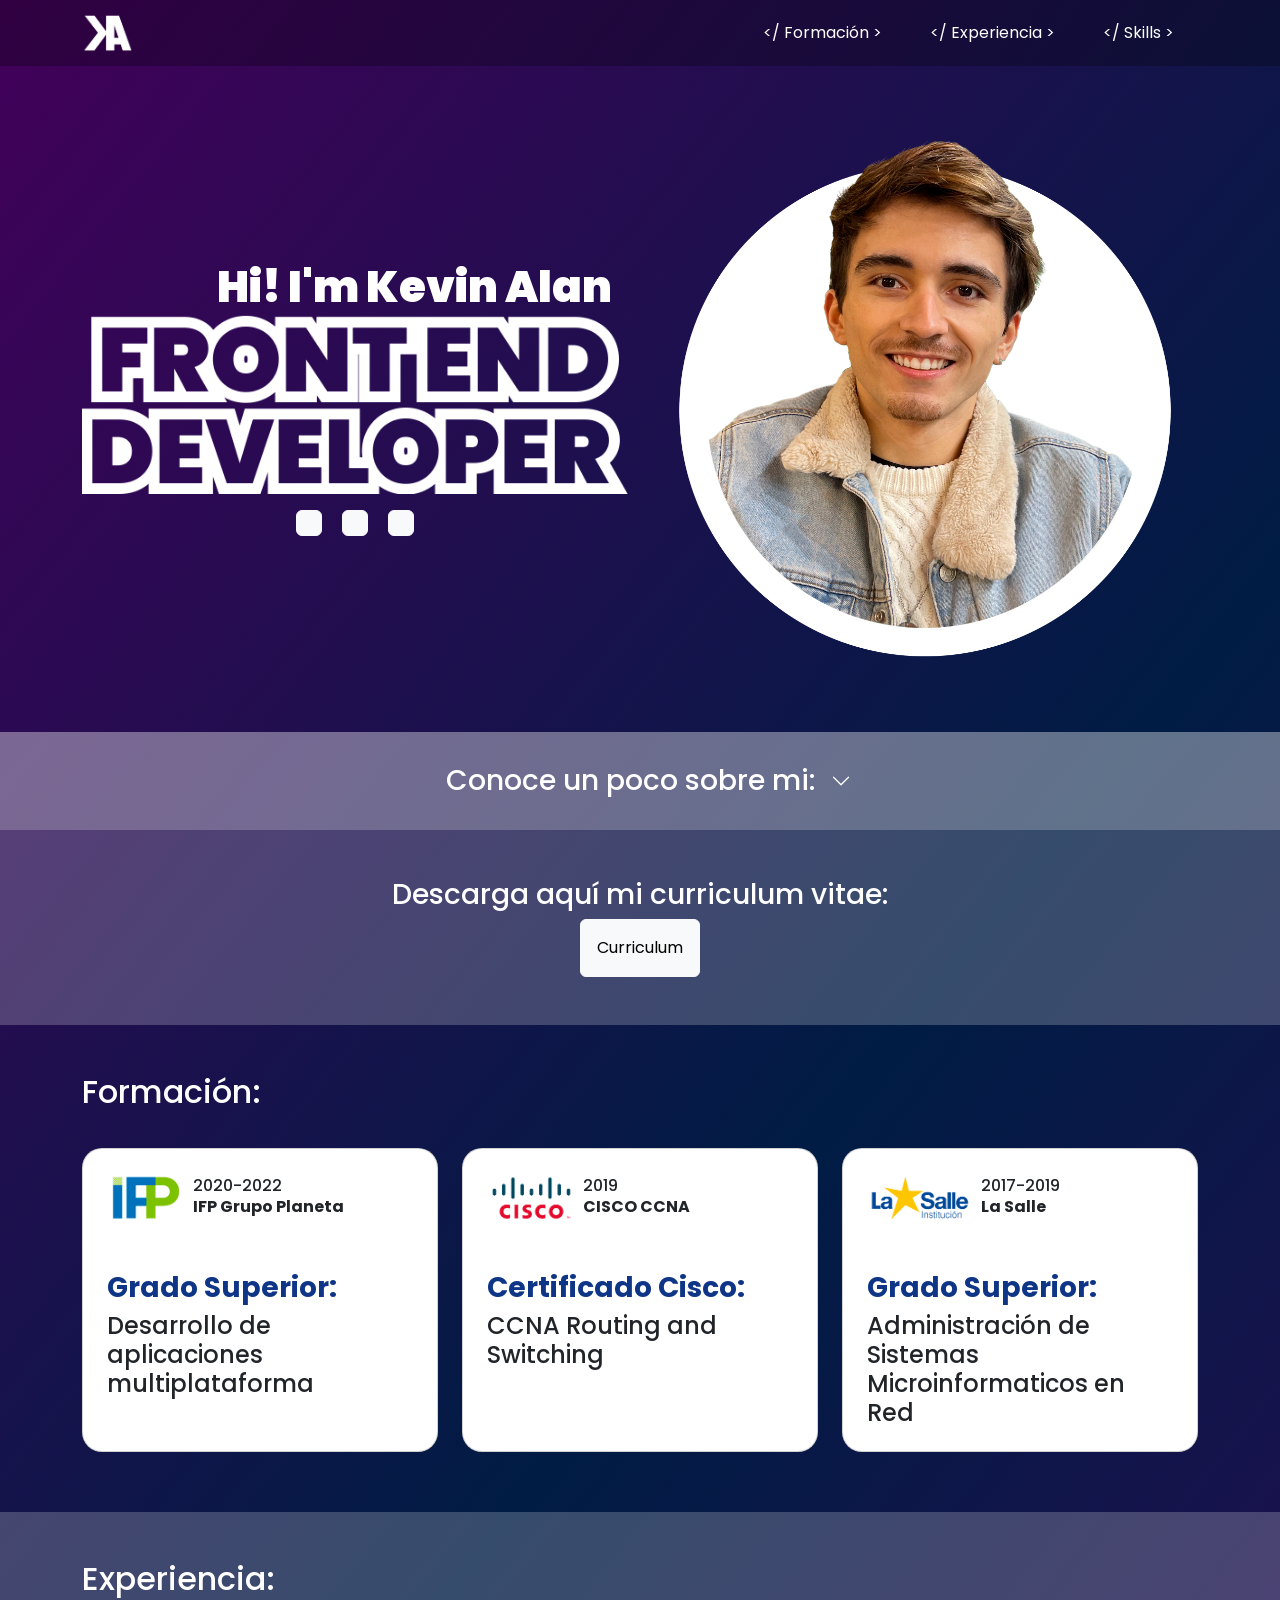
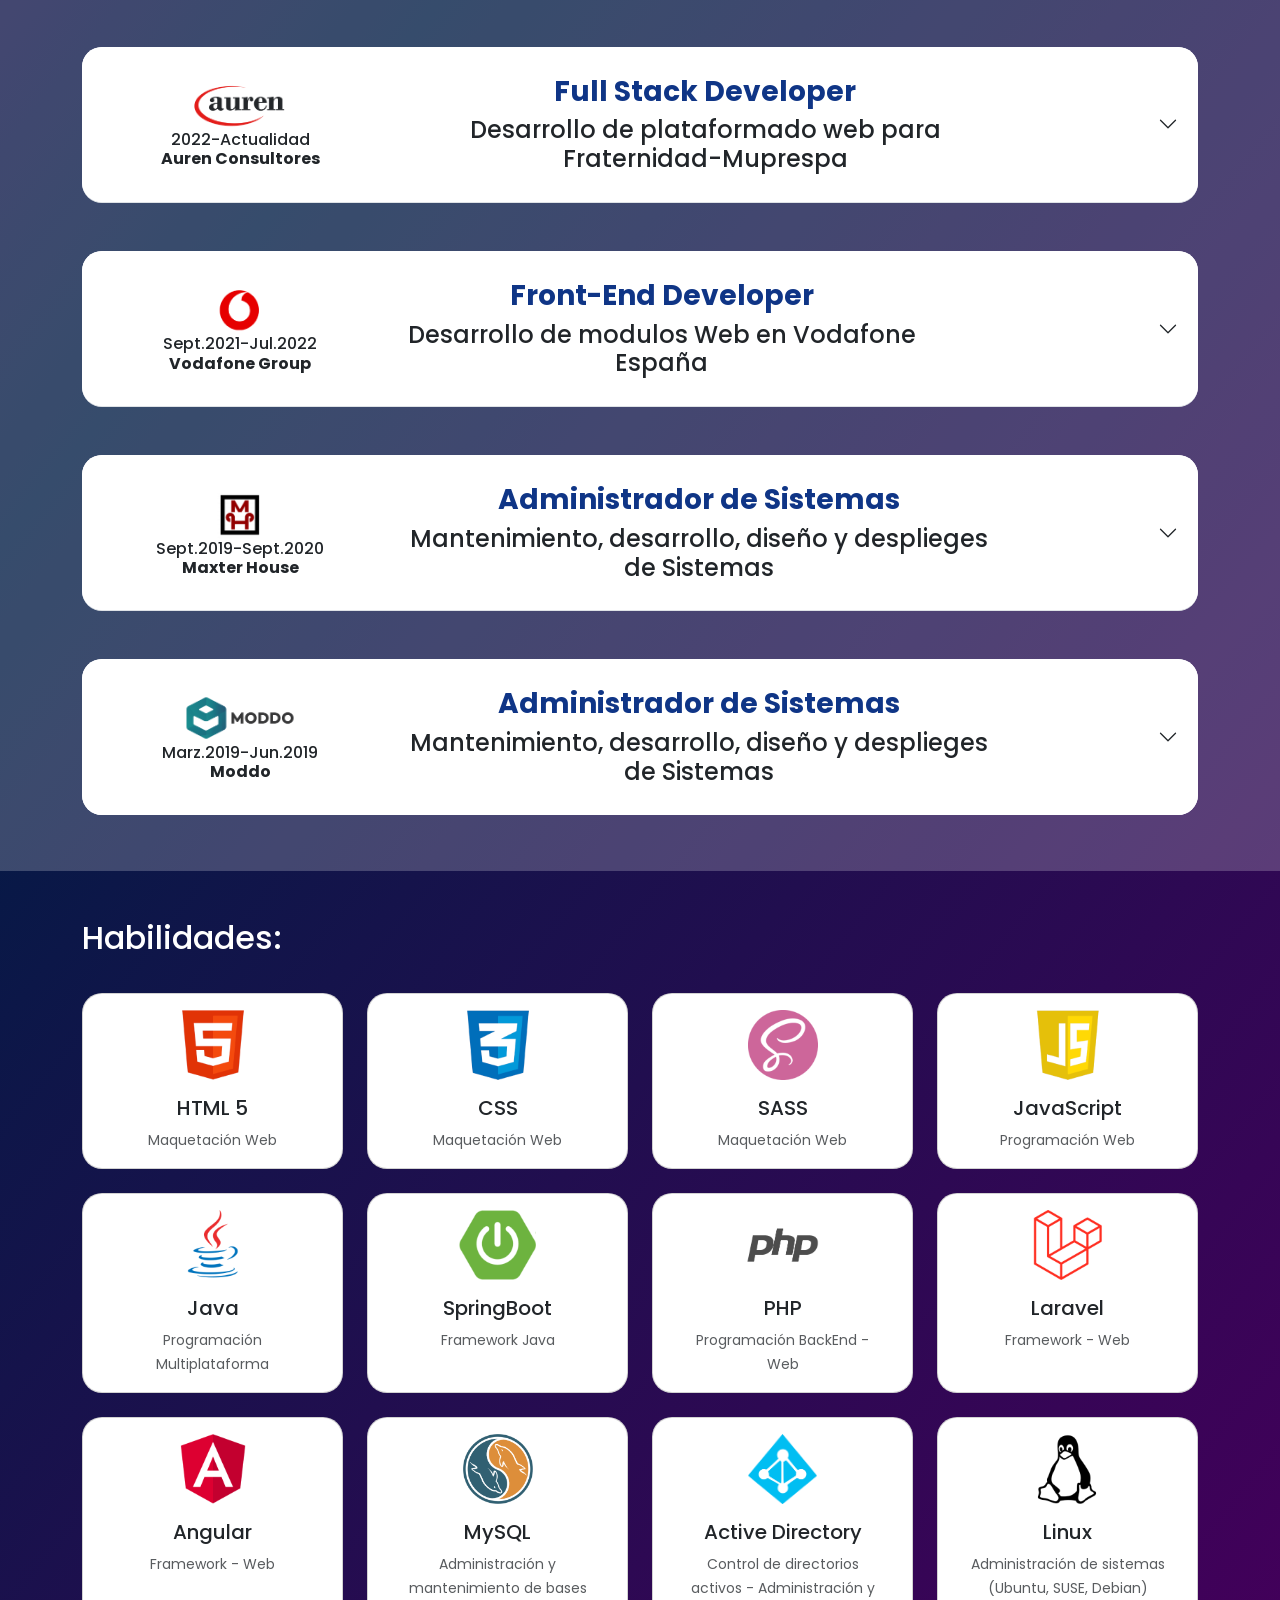
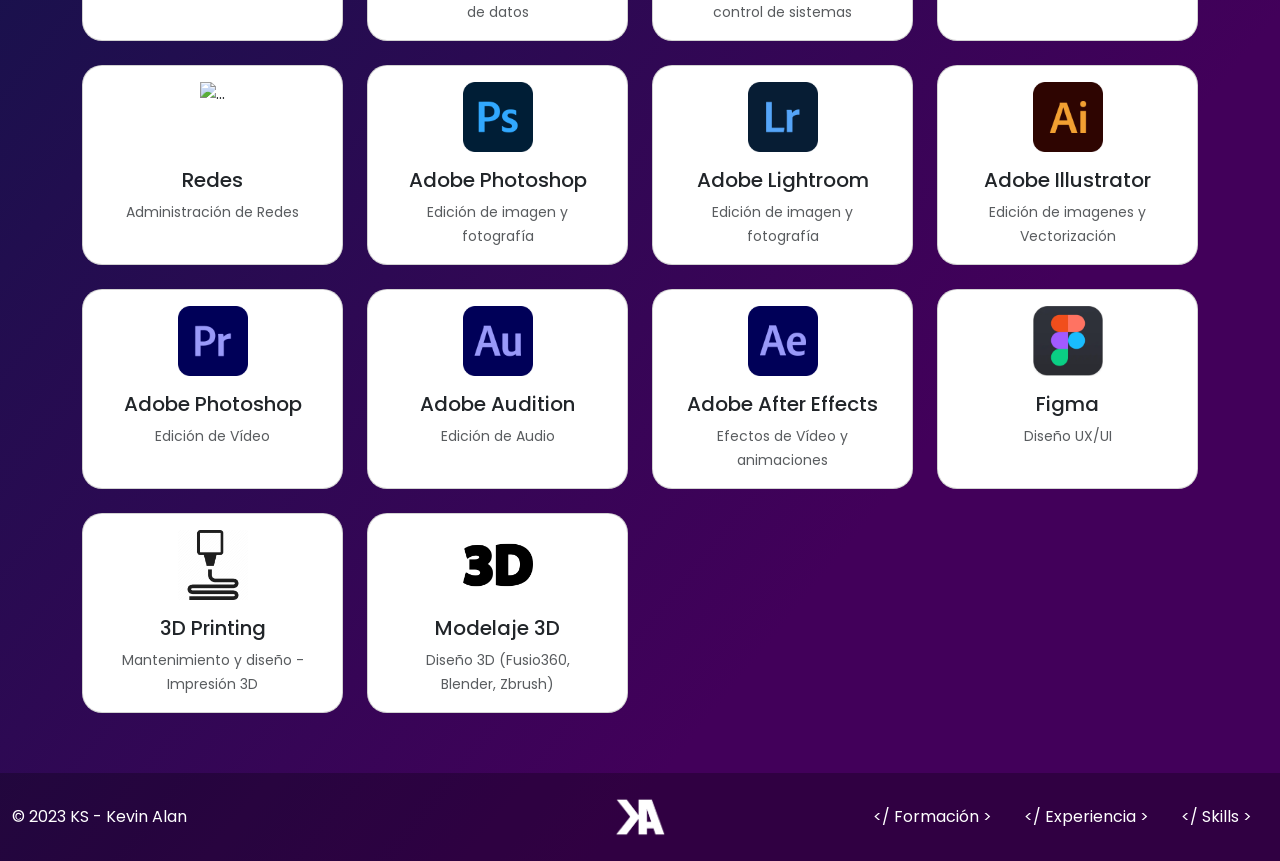
==== commit 1ff5ffe1: "Cambio titulo curriculum" ====
--- a/index.html
+++ b/index.html
@@ -141,7 +141,7 @@
         </div>
       </div>
       <div class="text-center py-5 text-white aboutme ">
-        <h3>Descarga aqui mi curriculum vitae:</h3>
+        <h3>Descarga aquí mi curriculum vitae:</h3>
 
         <a class="btn btn-light effect-zoom p-3" href="document/CV - Kevin Alan - 2023.pdf" role="button"
           target="_blank" rel="noopener noreferrer"><i class="fa-solid fa-paperclip"></i> Curriculum</a>
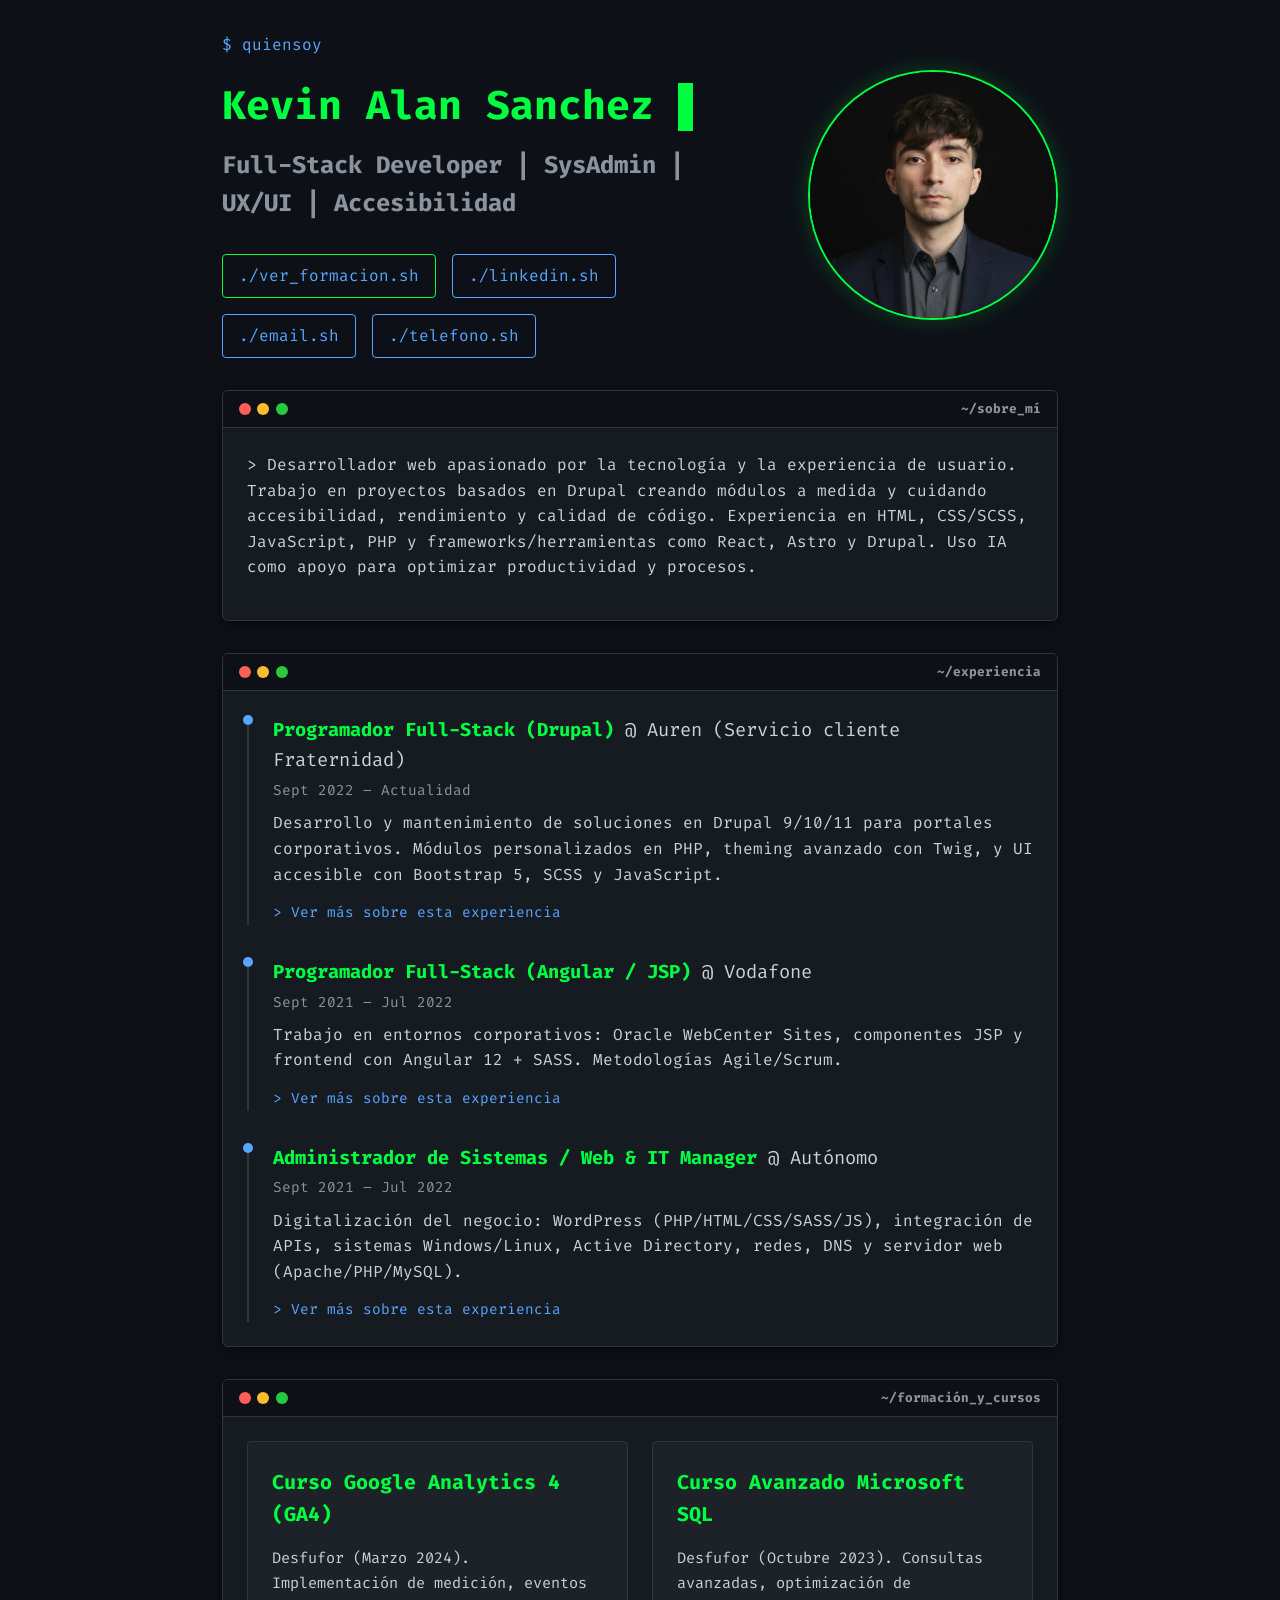
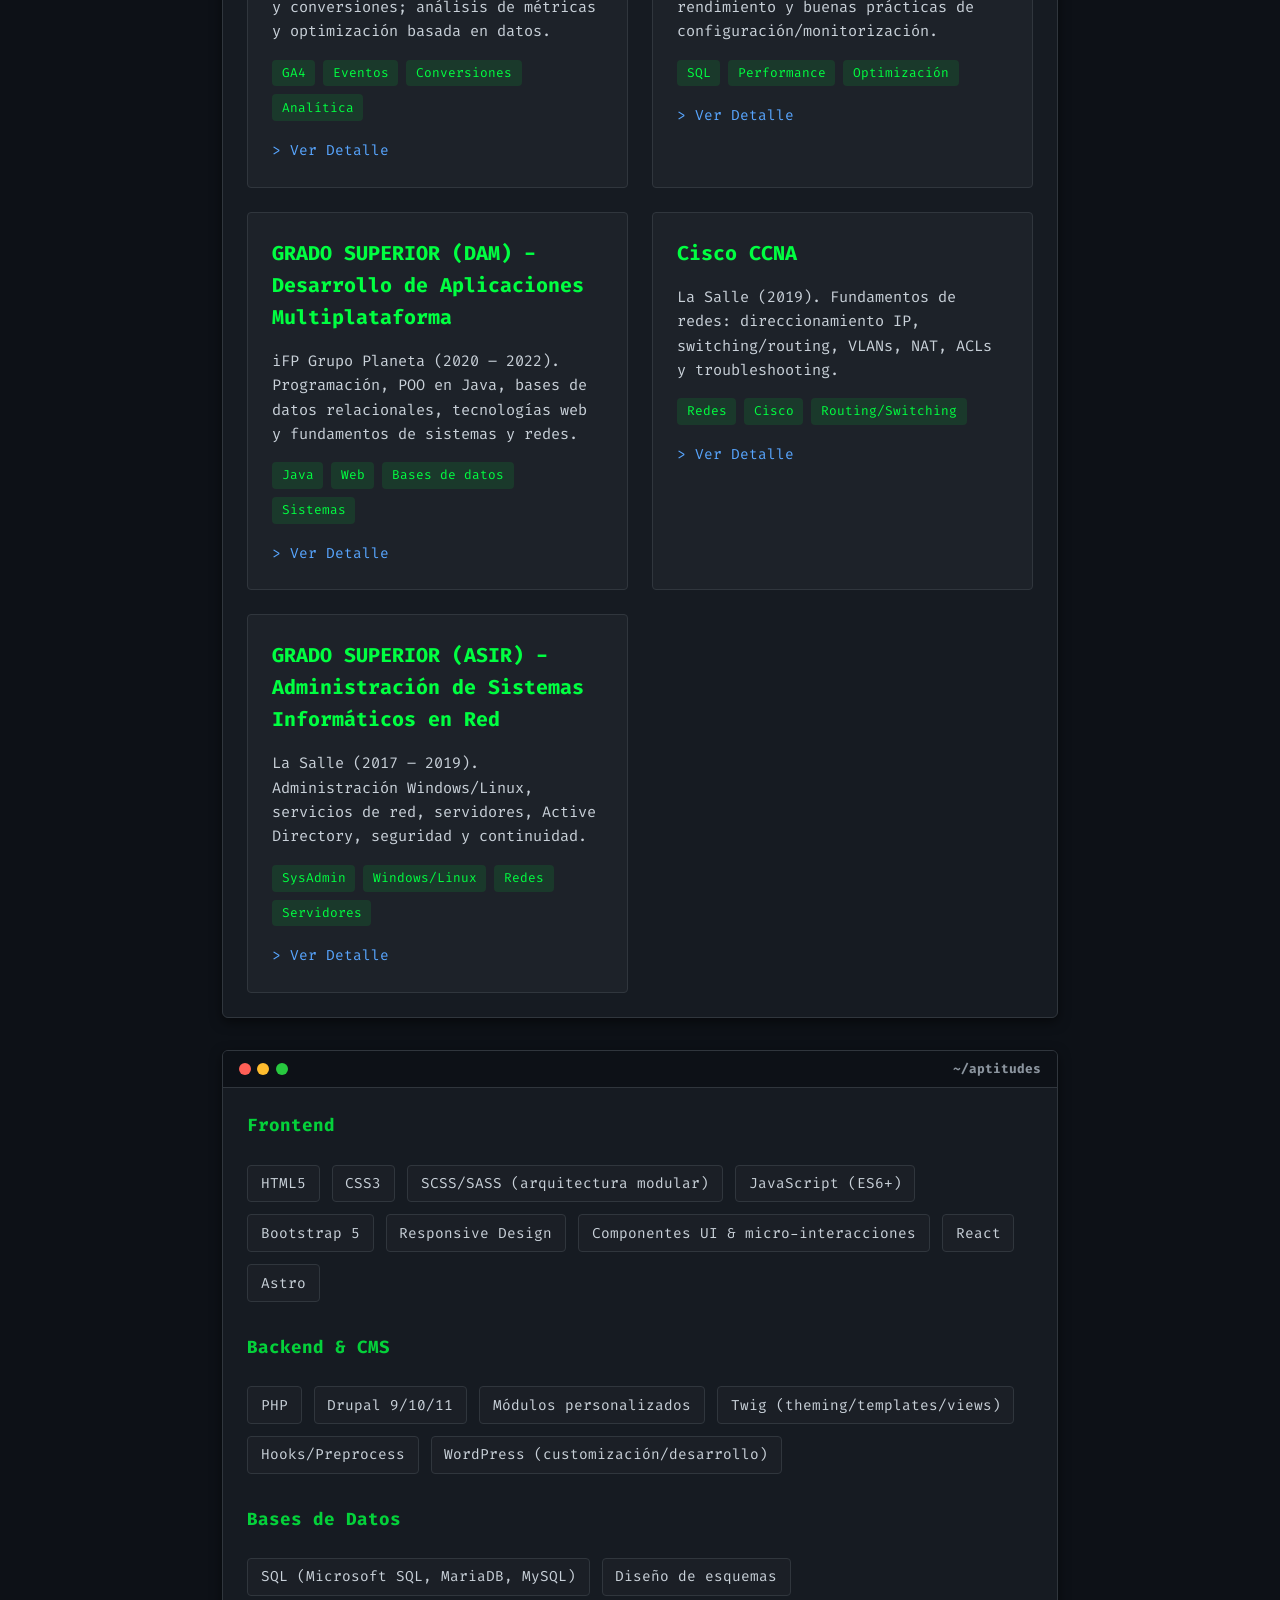
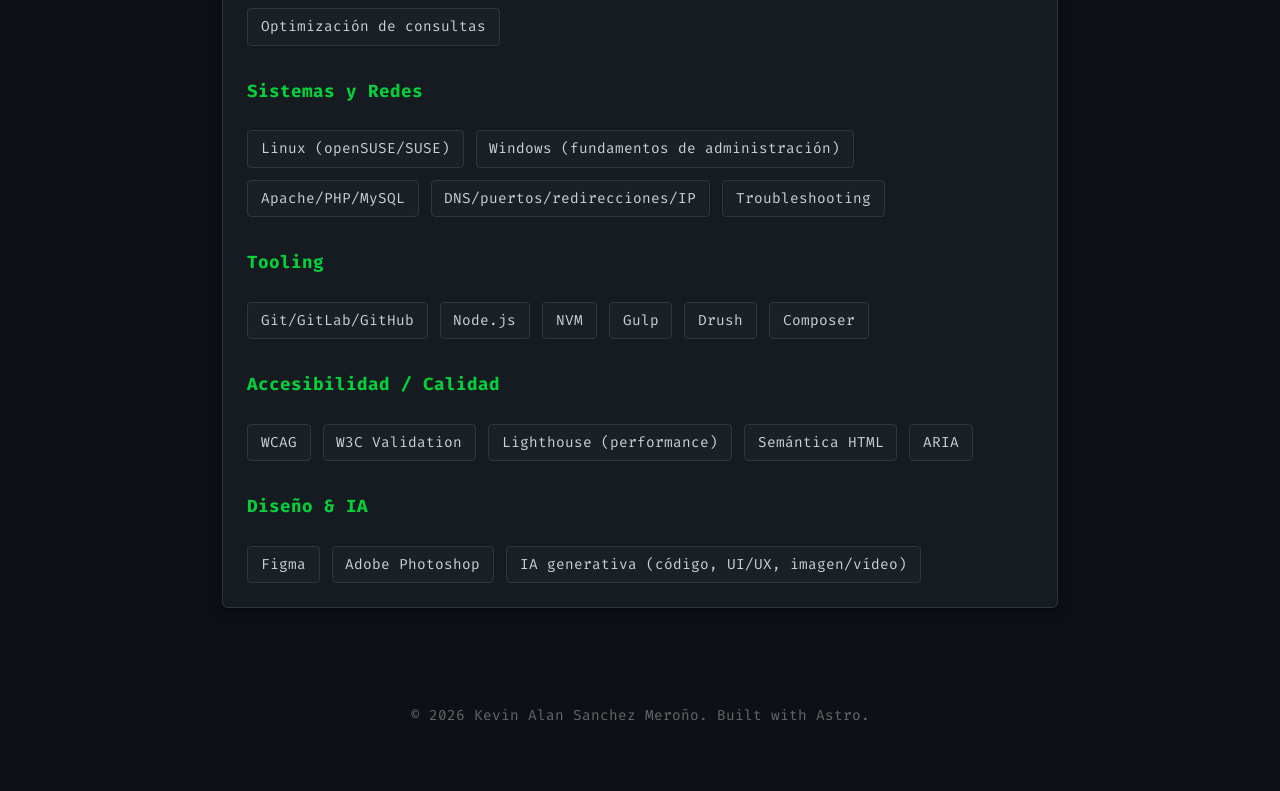
==== commit 1952e565: "Nueva web" ====
--- a/index.html
+++ b/index.html
@@ -1,915 +1,34 @@
-<!DOCTYPE html>
-<html lang="en">
-
-<head>
-  <meta charset="UTF-8" />
-  <meta http-equiv="X-UA-Compatible" content="IE=edge" />
-  <meta name="viewport" content="width=device-width, initial-scale=1.0" />
-  <title>KS - Kevin Alan</title>
-  <link href="https://cdn.jsdelivr.net/npm/bootstrap@5.0.2/dist/css/bootstrap.min.css" rel="stylesheet"
-    integrity="sha384-EVSTQN3/azprG1Anm3QDgpJLIm9Nao0Yz1ztcQTwFspd3yD65VohhpuuCOmLASjC" crossorigin="anonymous" />
-  <link rel="stylesheet" href="style/main.css" />
-  <link href="https://fonts.googleapis.com/css?family=Poppins" rel="stylesheet" />
-  <link rel="stylesheet" href="https://cdn.jsdelivr.net/npm/bootstrap-icons@1.10.3/font/bootstrap-icons.css" />
-  <link rel="shortcut icon" href="img/icons/logo-icon.png" type="image/x-icon">
-  <link href="https://unpkg.com/aos@2.3.1/dist/aos.css" rel="stylesheet">
-  <link rel="stylesheet" href="https://cdnjs.cloudflare.com/ajax/libs/animate.css/4.1.1/animate.min.css" />
-
-</head>
-
-<body class="bg-gradient-main">
-  <nav class="navbar navbar-expand-lg navbar-dark bg-nav">
-    <div class="container-lg ">
-      <a class="navbar-brand ms-1 ms-sm-3 ms-lg-0" href="#">
-        <img src="img/logo.png" alt="logo kevin alan" height="40" />
-      </a>
-
-      <button class="navbar-toggler me-1 me-sm-3 me-lg-0" type="button" data-bs-toggle="collapse"
-        data-bs-target="#navbarText" aria-controls="navbarText" aria-expanded="false" aria-label="Toggle navigation">
-        <i class="fa-solid fa-code"></i>
-      </button>
-
-      <div class="collapse navbar-collapse" id="navbarText">
-        <ul class="navbar-nav ms-auto">
-          <li class="nav-item px-2 py-2 py-lg-0">
-            <a class="nav-link px-3 text-center" href="#formacion">&#60&#47 Formación &#62</a>
-          </li>
-          <li class="nav-item px-2 py-2 py-lg-0">
-            <a class="nav-link px-3 text-center" href="#experiencia">&#60&#47 Experiencia &#62</a>
-          </li>
-          <li class="nav-item px-2 py-2 py-lg-0">
-            <a class="nav-link px-3 text-center" href="#habilidades">&#60&#47 Skills &#62</a>
-          </li>
-        </ul>
-      </div>
-    </div>
-  </nav>
-
-  <main>
-    <div class="container animate__animated animate__fadeIn" style="animation-duration: 3s;">
-      <section class="row py-5 ">
-        <div class="col-12 col-md-6 d-flex justify-content-end align-items-center order-2 order-md-1">
-          <div class="text-center text-md-end">
-            <h1 class="text-white m-0 sice-person overflow-hidden pe-3">
-              Hi! I'm Kevin Alan
-            </h1>
-            <img class="w-100 effect-zoom" src="img/front2.png" alt="Front-end developer" />
-            <div class="text-center pt-3">
-
-
-              <a class="btn btn-light mx-2 effect-zoom ratio1x1 fs-3"
-                href="https://www.linkedin.com/in/kevin-alan-sanchez-mero%C3%B1o/" target="_blank"
-                rel="noopener noreferrer">
-                <i class="fa-brands fa-linkedin-in align-middle"></i>
-              </a>
-              <a class="btn btn-light mx-2 effect-zoom ratio1x1 fs-3" href="https://github.com/Ksmerono" target="_blank"
-                rel="noopener noreferrer">
-                <i class="fa-brands fa-github align-middle"></i>
-              </a>
-              <a class="btn btn-light mx-2 effect-zoom ratio1x1 fs-3" href="mailto:ksmerono@gmail.com">
-                <i class="fa-solid fa-at align-middle"></i>
-              </a>
-
-
-
-            </div>
-
-
-          </div>
-        </div>
-        <div class="col-12 col-md-6 order-1 order-md-2 d-flex justify-content-center align-items-center">
-          <img class="w-100 px-5 px-md-0 effect-zoom" src="img/foto-personal.png" alt="foto personal" />
-        </div>
-      </section>
-    </div>
-
-    <div class="container-fluid p-0">
-      <div class="accordion accordion-flush" id="accordionFlushDescription">
-        <div class="accordion-item aboutme">
-          <h2 class="accordion-header" id="flush-headingDescription">
-
-            <button class="accordion-button collapsed aboutme text-white justify-content-center" type="button"
-              data-bs-toggle="collapse" data-bs-target="#flush-collapseDescription" aria-expanded="false"
-              aria-controls="flush-collapseDescription">
-              <h3 class="m-3 text-center">Conoce un poco sobre mi:</h3>
-            </button>
-          </h2>
-          <div id="flush-collapseDescription" class="accordion-collapse collapse"
-            aria-labelledby="flush-headingDescription" data-bs-parent="#accordionFlushDescription">
-            <div class="container">
-              <div class="accordion-body text-white m-3 text-justify">
-                <p>
-                  Soy un desarrollador web enfocado en la parte del Front-End. Trabajo con lenguajes de programación
-                  como HTML, CSS, JavaScript y PHP, así como con frameworks como Angular o la administración de bases de
-                  datos. También realizo trabajos en CMS como Drupal o Wordpress. Estoy en constante aprendizaje y
-                  siempre busco estar al día con las últimas tendencias y tecnologías en el desarrollo web.
-                </p>
-                <p>
-                  Soy una persona proactiva, creativa y comprometida con mi trabajo. Me encanta buscar soluciones
-                  creativas a los problemas, y siempre estoy buscando maneras de mejorar mis habilidades y
-                  conocimientos. Soy una persona adaptable y me siento cómodo trabajando en diferentes entornos y
-                  situaciones, lo que me permite trabajar con comodidad en distintos equipos de trabajo.
-                </p>
-                <p>
-                  Además de mi pasión por el desarrollo web y la tecnología, también me apasiona la impresión 3D y la
-                  fotografía.
-                </p>
-                <p>
-                  En cuanto a la impresión 3D, he estado autoformándome en este campo y todas las posibilidades que me
-                  brinda. Me encanta tener la posibilidad de diseñar objetos y plasmar mis ideas en un objeto real. Uno
-                  de mis hobbies es crear figuras de coleccionismo. Me gusta experimentar con diferentes materiales como
-                  resinas, plásticos como el PLA y ABS, y nuevas técnicas de posprocesado para las piezas. Siempre estoy
-                  buscando mejorar mis habilidades en este campo.
-                </p>
-                <p>
-                  En cuanto a la fotografía, me gusta experimentar con diferentes técnicas y estilos, y siempre estoy en
-                  busca de nuevas formas de expresarme a través de ella. Me he autoformado en este campo, desde
-                  encuadres, características de cámaras, objetivos y edición. Me apasiona especialmente la fotografía de
-                  retratos y la fotografía creativa.
-                </p>
-                <p>
-                  Considero que tanto la impresión 3D como la fotografía son campos muy relevantes en la actualidad, ya
-                  que permiten a las personas expresarse de maneras muy diversas. Ambos campos requieren habilidades
-                  técnicas, pero también una gran dosis de creatividad y pasión.
-                </p>
-                <p class="text-center">
-                  ¡Siempre estoy listo para aprender y crecer personal y profesionalmente!
-                </p>
-              </div>
-            </div>
-          </div>
-        </div>
-      </div>
-      <div class="text-center py-5 text-white aboutme ">
-        <h3>Descarga aquí mi curriculum vitae:</h3>
-
-        <a class="btn btn-light effect-zoom p-3" href="document/CV - Kevin Alan - 2023.pdf" role="button"
-          target="_blank" rel="noopener noreferrer"><i class="fa-solid fa-paperclip"></i> Curriculum</a>
-      </div>
-    </div>
-
-    <article id="formacion" class="py-5" data-aos="fade-up" data-aos-easing="linear" data-aos-duration="1500">
-      <div class="container ">
-        <h2 class=" text-white py-4 pt-0 m-0">Formación:</h2>
-
-        <div class="row ">
-          <div class="col-12 col-md-6 col-lg-4 ">
-            <div class="card p-4 h-100 effect-zoom">
-              <div class="d-flex justify-content-between">
-                <div class="d-flex flex-row align-items-center">
-                  <img style="height: 50px; width: auto;" src="img/ifp.png" alt="">
-                  <div class="ms-2 c-details">
-                    <h6 class="mb-0">2020-2022</h6> <span class="fw-bold">IFP Grupo Planeta</span>
-                  </div>
-                </div>
-              </div>
-              <div class="mt-5">
-                <h3 class="heading fw-bold title-article">Grado Superior:</h3>
-                <h4 class="heading m-0">Desarrollo de aplicaciones multiplataforma</h4>
-              </div>
-            </div>
-          </div>
-
-
-
-
-          <div class="col-12 col-md-6 col-lg-4">
-            <div class="card p-4 h-100 effect-zoom">
-              <div class="d-flex justify-content-between">
-                <div class="d-flex flex-row align-items-center">
-                  <img style="height: 50px; width: auto;" src="img/cisco.png" alt="">
-                  <div class="ms-2 c-details">
-                    <h6 class="mb-0">2019</h6> <span class="fw-bold">CISCO CCNA</span>
-                  </div>
-                </div>
-              </div>
-              <div class="mt-5">
-                <h3 class="heading fw-bold title-article">Certificado Cisco:</h3>
-                <h4 class="heading m-0">CCNA Routing and Switching</h4>
-              </div>
-            </div>
-          </div>
-
-
-
-
-          <div class="col-12 col-md-12 col-lg-4">
-            <div class="card p-4 h-100 effect-zoom">
-              <div class="d-flex justify-content-between">
-                <div class="d-flex flex-row align-items-center">
-                  <img style="height: 50px; width: auto;" src="img/lasalle.png" alt="">
-                  <div class="ms-2 c-details">
-                    <h6 class="mb-0">2017-2019</h6> <span class="fw-bold">La Salle</span>
-                  </div>
-                </div>
-              </div>
-              <div class="mt-5">
-                <h3 class="heading fw-bold title-article">Grado Superior:</h3>
-                <h4 class="heading m-0">Administración de Sistemas Microinformaticos en Red</h4>
-              </div>
-            </div>
-          </div>
-        </div>
-      </div>
-
-    </article>
-
-    <article id="experiencia" class="pt-5 pb-2" data-aos="fade-up" data-aos-easing="linear" data-aos-duration="1500">
-      <div class="container ">
-
-        <h2 class=" text-white  pt-0 m-0">Experiencia:</h2>
-
-
-        <div class="accordion accordion-flush" id="accordionFlush">
-          <div class="accordion-item my-5 r-border-20 ">
-            <h2 class="accordion-header" id="flush-headingOne">
-              <button class="accordion-button collapsed r-border-20" type="button" data-bs-toggle="collapse"
-                data-bs-target="#flush-collapseOne" aria-expanded="false" aria-controls="flush-collapseOne">
-                <div class="row">
-                  <div
-                    class="col-md-4 col-12 d-flex text-center justify-content-center align-items-center info-company">
-                    <div>
-                      <img style="height: 50px; width: auto;" src="img/auren.png" alt="">
-                      <h6 class="mb-0">2022-Actualidad</h6>
-                      <span class="fw-bold">Auren Consultores</span>
-                    </div>
-
-                  </div>
-                  <div class="col-md-7 col-12 text-center">
-                    <h3 class="heading fw-bold title-article">Full Stack Developer</h3>
-                    <h4 class="heading m-0">Desarrollo de plataformado web para Fraternidad-Muprespa</h4>
-                  </div>
-                </div>
-              </button>
-            </h2>
-            <div id="flush-collapseOne" class="accordion-collapse collapse" aria-labelledby="flush-headingOne"
-              data-bs-parent="#accordionFlush">
-              <div class="accordion-body m-3">
-                <h4 class="fw-bold">Trabajo realizado:</h4>
-                <p>Mi papel como programador web para Auren Digital, me encargo de la actualización y mantenimiento del
-                  CMS Drupal de Fraternidad-Muprespa. A su vez realizo gestión en bases de datos (MariaDB), diseño de
-                  componentes internos dentro de la plataforma web y actualización de la plataforma para el desarrollo
-                  con Linux (SUSE).</p>
-                <div class="row">
-                  <div class="col-lg-6 col-12">
-                    <h5 class="fw-bold">Mis responsabilidades:</h5>
-                    <ol class="list-group list-group-numbered">
-                      <li class="list-group-item">Desarrollo de modulos para Drupal 8 / 9.</li>
-                      <li class="list-group-item">Administración de bases de datos.</li>
-                      <li class="list-group-item">Realizar cambios dentro de la web corporativa (SASS ,HTML, JAVASCRIPT,
-                        TWIG, PHP).</li>
-                      <li class="list-group-item">Mantenimiento de sistemas de desarrollo en Linux ( Distribución SUSE).
-                      </li>
-                      <li class="list-group-item">Generar diseños para la plataforma Web.</li>
-                    </ol>
-                  </div>
-                  <div class="col-lg-6 col-12">
-                    <h5 class="fw-bold">Mis habilidades y Logros:</h5>
-                    <ol class="list-group list-group-numbered">
-                      <li class="list-group-item">Experiencia en el uso de herramientas profesionales de diseño, como
-                        Adobe Illustrator, Adobe Photoshop, Adobe Illustrator, Adobe After Effects y Figma.</li>
-                      <li class="list-group-item">Conocimiento en HTML, SASS, PHP, TWIG...</li>
-                      <li class="list-group-item">Mantenimiento de bases de datos SQL (MariaDB).</li>
-                      <li class="list-group-item">Actualización de versión Drupal.</li>
-                      <li class="list-group-item">Metodologías de desarrollo Scrum/Agile.</li>
-                    </ol>
-                  </div>
-
-                </div>
-              </div>
-            </div>
-          </div>
-
-
-          <div class="accordion-item my-5 r-border-20 ">
-            <h2 class="accordion-header" id="flush-headingTwo">
-              <button class="accordion-button collapsed r-border-20" type="button" data-bs-toggle="collapse"
-                data-bs-target="#flush-collapseTwo" aria-expanded="false" aria-controls="flush-collapseTwo">
-                <div class="row">
-                  <div
-                    class="col-md-4 col-12 d-flex text-center justify-content-center align-items-center info-company">
-                    <div>
-                      <img style="height: 50px; width: auto;" src="img/vodafone.png" alt="">
-                      <h6 class="mb-0">Sept.2021-Jul.2022</h6>
-                      <span class="fw-bold">Vodafone Group</span>
-                    </div>
-
-                  </div>
-                  <div class="col-md-7 col-12 text-center">
-                    <h3 class="heading fw-bold title-article">Front-End Developer</h3>
-                    <h4 class="heading m-0">Desarrollo de modulos Web en Vodafone España</h4>
-                  </div>
-                </div>
-              </button>
-            </h2>
-            <div id="flush-collapseTwo" class="accordion-collapse collapse" aria-labelledby="flush-headingOne"
-              data-bs-parent="#accordionFlush">
-              <div class="accordion-body m-3">
-                <h4 class="fw-bold">Trabajo realizado:</h4>
-                <p>Durante mi desarrollo formativo de mi Grado Superior de Desarrollo de Aplicaciones Multiplataforma
-                  estuve desarrollando mi potencial en tecnologías del sector con Vodafone Global.</p>
-                <div class="row">
-                  <div class="col-lg-6 col-12">
-                    <h5 class="fw-bold">Mis responsabilidades:</h5>
-                    <ol class="list-group list-group-numbered">
-                      <li class="list-group-item">Gestión de Oracle Web Center Site.</li>
-                      <li class="list-group-item">Control de contenido con JavaServer Pages (JSP).</li>
-                      <li class="list-group-item">Generación de contenido con Angular 12.</li>
-                      <li class="list-group-item">Mantenimiento de sistemas de desarrollo en Linux ( Distribución SUSE).
-                      </li>
-                      <li class="list-group-item">Estilado web (SASS).</li>
-                    </ol>
-                  </div>
-                  <div class="col-lg-6 col-12">
-                    <h5 class="fw-bold">Aprendizaje sobre:</h5>
-                    <ol class="list-group list-group-numbered">
-                      <li class="list-group-item">Angular 12.</li>
-                      <li class="list-group-item">JavaServer Pages (JSP).</li>
-                      <li class="list-group-item">Mantenimiento de bases de datos SQL (MariaDB).</li>
-                      <li class="list-group-item">Oracle Web Center Site.</li>
-                      <li class="list-group-item">Procesos AGILE + SCRUM.</li>
-                    </ol>
-                  </div>
-                </div>
-              </div>
-            </div>
-          </div>
-
-
-
-          <div class="accordion-item my-5 r-border-20 ">
-            <h2 class="accordion-header" id="flush-headingThree">
-              <button class="accordion-button collapsed r-border-20" type="button" data-bs-toggle="collapse"
-                data-bs-target="#flush-collapseThree" aria-expanded="false" aria-controls="flush-collapseThree">
-                <div class="row">
-                  <div
-                    class="col-md-4 col-12 d-flex text-center justify-content-center align-items-center info-company">
-                    <div>
-                      <img style="height: 50px; width: auto;" src="img/maxter.png" alt="">
-                      <h6 class="mb-0">Sept.2019-Sept.2020</h6>
-                      <span class="fw-bold">Maxter House</span>
-                    </div>
-
-                  </div>
-                  <div class="col-md-7 col-12 text-center">
-                    <h3 class="heading fw-bold title-article">Administrador de Sistemas</h3>
-                    <h4 class="heading m-0">Mantenimiento, desarrollo, diseño y desplieges de Sistemas</h4>
-                  </div>
-                </div>
-              </button>
-            </h2>
-            <div id="flush-collapseThree" class="accordion-collapse collapse" aria-labelledby="flush-headingOne"
-              data-bs-parent="#accordionFlush">
-              <div class="accordion-body m-3">
-                <h4 class="fw-bold">Trabajo realizado:</h4>
-                <p>Durante los servicios prestados a Maxter House, se actualizo la empresa a la era digital, proveyendo
-                  a esta misma de tecnologías para mejorar su productividad y su visibilidad en el comercio actual.</p>
-                <div class="row">
-                  <div class="col-12">
-                    <h5 class="fw-bold">Mis responsabilidades:</h5>
-                    <ol class="list-group list-group-numbered">
-                      <li class="list-group-item">Desarrollo web con Wordpress.</li>
-                      <li class="list-group-item">Maquetación de contenidos (PHP, HTML. CSS. SASS. JavaScript).</li>
-                      <li class="list-group-item">Realización de API´s.</li>
-                      <li class="list-group-item">Diseño de logotipo y imagen corporativa (Paquete Adobe).</li>
-                      <li class="list-group-item">Administración de sistemas informáticos (Windows, Linux, Active
-                        directory).</li>
-                      <li class="list-group-item">Gestión de red empresarial (Redireciones, puertos, DNS, IP´s...).</li>
-                      <li class="list-group-item">Mantenimiento y Gestión de servidor Web (Apache, PHP, Mysql).</li>
-                      <li class="list-group-item">Creación de sistema de facturación online y presencial.</li>
-                    </ol>
-                  </div>
-                </div>
-              </div>
-            </div>
-          </div>
-
-
-
-          <div class="accordion-item my-5 r-border-20 ">
-            <h2 class="accordion-header" id="flush-headingFour">
-              <button class="accordion-button collapsed r-border-20" type="button" data-bs-toggle="collapse"
-                data-bs-target="#flush-collapseFour" aria-expanded="false" aria-controls="flush-collapseFour">
-                <div class="row">
-                  <div
-                    class="col-md-4 col-12 d-flex text-center justify-content-center align-items-center info-company">
-                    <div>
-                      <img style="height: 50px; width: auto;" src="img/moddo.png" alt="">
-                      <h6 class="mb-0">Marz.2019-Jun.2019</h6>
-                      <span class="fw-bold">Moddo</span>
-                    </div>
-
-                  </div>
-                  <div class="col-md-7 col-12 text-center">
-                    <h3 class="heading fw-bold title-article">Administrador de Sistemas</h3>
-                    <h4 class="heading m-0">Mantenimiento, desarrollo, diseño y desplieges de Sistemas</h4>
-                  </div>
-                </div>
-              </button>
-            </h2>
-            <div id="flush-collapseFour" class="accordion-collapse collapse" aria-labelledby="flush-headingOne"
-              data-bs-parent="#accordionFlush">
-              <div class="accordion-body m-3">
-                <h4 class="fw-bold">Trabajo realizado:</h4>
-                <p>Practicas realizadas en Moddo, resolución de incidencias, mantenimiento de bases de datos, diseños y
-                  desarrollo de aplicaciones Web</p>
-                <div class="row">
-                  <div class="col-12">
-                    <h5 class="fw-bold">Mis responsabilidades:</h5>
-                    <ol class="list-group list-group-numbered">
-                      <li class="list-group-item">Desarrollo web con Prestashop.</li>
-                      <li class="list-group-item">Maquetación de contenidos (PHP, HTML. CSS. SASS. JavaScript).</li>
-                      <li class="list-group-item">Peticiones a API´s.</li>
-                      <li class="list-group-item">Diseño de logotipo y imagen corporativa (Paquete Adobe).</li>
-                      <li class="list-group-item">Administración de sistemas informáticos (Windows, Linux, Active
-                        directory).</li>
-                      <li class="list-group-item">Gestión de red empresarial (Redireciones, puertos, DNS, IP´s...).</li>
-                      <li class="list-group-item">Mantenimiento y Gestión de servidor Web (Apache, PHP, Mysql).</li>
-                    </ol>
-                  </div>
-                </div>
-              </div>
-            </div>
-          </div>
-
-
-
-
-
-        </div>
-
-
-
-
-      </div>
-
-    </article>
-
-
-    <article id="habilidades" class="py-5" data-aos="fade-up" data-aos-easing="linear" data-aos-duration="1500">
-
-      <div class="container">
-        <h2 class=" text-white py-4 pt-0 m-0">Habilidades:</h2>
-        <div class="row ">
-
-          <div class="col-12 col-sm-6 col-md-4 col-lg-3">
-            <div class="card h-100 effect-zoom">
-              <div class="card-body">
-                <div class="row g-0">
-                  <div class="col-4 col-sm-12 d-flex justify-content-center align-items-center">
-                    <img src="img/lenguajes/html5.png" class="icon-skills" alt="...">
-                  </div>
-                  <div class="col-8 col-sm-12 d-flex align-items-center">
-                    <div class="card-body text-center pb-lg-0 ">
-                      <h5 class="card-title">HTML 5</h5>
-                      <p class="card-text"><small class="text-muted">Maquetación Web</small></p>
-                    </div>
-                  </div>
-                </div>
-              </div>
-            </div>
-          </div>
-
-          <div class="col-12 col-sm-6 col-md-4 col-lg-3">
-            <div class="card h-100 effect-zoom">
-              <div class="card-body">
-                <div class="row g-0">
-                  <div class="col-4 col-sm-12 d-flex justify-content-center align-items-center">
-                    <img src="img/lenguajes/css.png" class="icon-skills" alt="...">
-                  </div>
-                  <div class="col-8 col-sm-12 d-flex align-items-center">
-                    <div class="card-body text-center pb-lg-0 ">
-                      <h5 class="card-title">CSS</h5>
-                      <p class="card-text"><small class="text-muted">Maquetación Web</small></p>
-                    </div>
-                  </div>
-                </div>
-              </div>
-            </div>
-          </div>
-
-          <div class="col-12 col-sm-6 col-md-4 col-lg-3">
-            <div class="card h-100 effect-zoom">
-              <div class="card-body">
-                <div class="row g-0">
-                  <div class="col-4 col-sm-12 d-flex justify-content-center align-items-center">
-                    <img src="img/lenguajes/sass.png" class="icon-skills" alt="...">
-                  </div>
-                  <div class="col-8 col-sm-12 d-flex align-items-center">
-                    <div class="card-body text-center pb-lg-0 ">
-                      <h5 class="card-title">SASS</h5>
-                      <p class="card-text"><small class="text-muted">Maquetación Web</small></p>
-                    </div>
-                  </div>
-                </div>
-              </div>
-            </div>
-          </div>
-
-          <div class="col-12 col-sm-6 col-md-4 col-lg-3">
-            <div class="card h-100 effect-zoom">
-              <div class="card-body">
-                <div class="row g-0">
-                  <div class="col-4 col-sm-12 d-flex justify-content-center align-items-center">
-                    <img src="img/lenguajes/js.png" class="icon-skills" alt="...">
-                  </div>
-                  <div class="col-8 col-sm-12 d-flex align-items-center">
-                    <div class="card-body text-center pb-lg-0 ">
-                      <h5 class="card-title">JavaScript</h5>
-                      <p class="card-text"><small class="text-muted">Programación Web</small></p>
-                    </div>
-                  </div>
-                </div>
-              </div>
-            </div>
-          </div>
-
-
-          <div class="col-12 col-sm-6 col-md-4 col-lg-3">
-            <div class="card h-100 effect-zoom">
-              <div class="card-body">
-                <div class="row g-0">
-                  <div class="col-4 col-sm-12 d-flex justify-content-center align-items-center">
-                    <img src="img/lenguajes/java.png" class="icon-skills" alt="...">
-                  </div>
-                  <div class="col-8 col-sm-12 d-flex align-items-center">
-                    <div class="card-body text-center pb-lg-0 ">
-                      <h5 class="card-title">Java</h5>
-                      <p class="card-text"><small class="text-muted">Programación Multiplataforma</small></p>
-                    </div>
-                  </div>
-                </div>
-              </div>
-            </div>
-          </div>
-
-          <div class="col-12 col-sm-6 col-md-4 col-lg-3">
-            <div class="card h-100 effect-zoom">
-              <div class="card-body">
-                <div class="row g-0">
-                  <div class="col-4 col-sm-12 d-flex justify-content-center align-items-center">
-                    <img src="img/lenguajes/spring.png" class="icon-skills" alt="...">
-                  </div>
-                  <div class="col-8 col-sm-12 d-flex align-items-center">
-                    <div class="card-body text-center pb-lg-0 ">
-                      <h5 class="card-title">SpringBoot</h5>
-                      <p class="card-text"><small class="text-muted">Framework Java</small></p>
-                    </div>
-                  </div>
-                </div>
-              </div>
-            </div>
-          </div>
-
-          <div class="col-12 col-sm-6 col-md-4 col-lg-3">
-            <div class="card h-100 effect-zoom">
-              <div class="card-body">
-                <div class="row g-0">
-                  <div class="col-4 col-sm-12 d-flex justify-content-center align-items-center">
-                    <img src="img/lenguajes/php.png" class="icon-skills" alt="...">
-                  </div>
-                  <div class="col-8 col-sm-12 d-flex align-items-center">
-                    <div class="card-body text-center pb-lg-0 ">
-                      <h5 class="card-title">PHP</h5>
-                      <p class="card-text"><small class="text-muted">Programación BackEnd - Web</small></p>
-                    </div>
-                  </div>
-                </div>
-              </div>
-            </div>
-          </div>
-
-          <div class="col-12 col-sm-6 col-md-4 col-lg-3">
-            <div class="card h-100 effect-zoom">
-              <div class="card-body">
-                <div class="row g-0">
-                  <div class="col-4 col-sm-12 d-flex justify-content-center align-items-center">
-                    <img src="img/lenguajes/laravel.png" class="icon-skills" alt="...">
-                  </div>
-                  <div class="col-8 col-sm-12 d-flex align-items-center">
-                    <div class="card-body text-center pb-lg-0 ">
-                      <h5 class="card-title">Laravel</h5>
-                      <p class="card-text"><small class="text-muted">Framework - Web</small></p>
-                    </div>
-                  </div>
-                </div>
-              </div>
-            </div>
-          </div>
-
-
-          <div class="col-12 col-sm-6 col-md-4 col-lg-3">
-            <div class="card h-100 effect-zoom">
-              <div class="card-body">
-                <div class="row g-0">
-                  <div class="col-4 col-sm-12 d-flex justify-content-center align-items-center">
-                    <img src="img/lenguajes/angular.png" class="icon-skills" alt="...">
-                  </div>
-                  <div class="col-8 col-sm-12 d-flex align-items-center">
-                    <div class="card-body text-center pb-lg-0 ">
-                      <h5 class="card-title">Angular</h5>
-                      <p class="card-text"><small class="text-muted">Framework - Web</small></p>
-                    </div>
-                  </div>
-                </div>
-              </div>
-            </div>
-          </div>
-
-
-          <div class="col-12 col-sm-6 col-md-4 col-lg-3">
-            <div class="card h-100 effect-zoom">
-              <div class="card-body">
-                <div class="row g-0">
-                  <div class="col-4 col-sm-12 d-flex justify-content-center align-items-center">
-                    <img src="img/lenguajes/mysql.png" class="icon-skills" alt="...">
-                  </div>
-                  <div class="col-8 col-sm-12 d-flex align-items-center">
-                    <div class="card-body text-center pb-lg-0 ">
-                      <h5 class="card-title">MySQL</h5>
-                      <p class="card-text"><small class="text-muted">Administración y mantenimiento de bases de
-                          datos</small></p>
-                    </div>
-                  </div>
-                </div>
-              </div>
-            </div>
-          </div>
-
-
-          <div class="col-12 col-sm-6 col-md-4 col-lg-3">
-            <div class="card h-100 effect-zoom">
-              <div class="card-body">
-                <div class="row g-0 ">
-                  <div class="col-4 col-sm-12 d-flex justify-content-center align-items-center">
-                    <img src="img/icons/active directory.png" class="icon-skills" alt="...">
-                  </div>
-                  <div class="col-8 col-sm-12 d-flex align-items-center">
-                    <div class="card-body text-center pb-lg-0 ">
-                      <h5 class="card-title  
-                       ">Active Directory</h5>
-                      <p class="card-text"><small class="text-muted">Control de directorios activos - Administración y
-                          control de sistemas</small></p>
-                    </div>
-                  </div>
-                </div>
-              </div>
-            </div>
-          </div>
-
-
-          <div class="col-12 col-sm-6 col-md-4 col-lg-3">
-            <div class="card h-100 effect-zoom">
-              <div class="card-body">
-                <div class="row g-0">
-                  <div class="col-4 col-sm-12 d-flex justify-content-center align-items-center">
-                    <img src="img/icons/linux.png" class="icon-skills" alt="...">
-                  </div>
-                  <div class="col-8 col-sm-12 d-flex align-items-center">
-                    <div class="card-body text-center pb-lg-0 ">
-                      <h5 class="card-title">Linux</h5>
-                      <p class="card-text"><small class="text-muted">Administración de sistemas (Ubuntu, SUSE,
-                          Debian)</small></p>
-                    </div>
-                  </div>
-                </div>
-              </div>
-            </div>
-          </div>
-
-
-          <div class="col-12 col-sm-6 col-md-4 col-lg-3">
-            <div class="card h-100 effect-zoom">
-              <div class="card-body">
-                <div class="row g-0">
-                  <div class="col-4 col-sm-12 d-flex justify-content-center align-items-center">
-                    <img src="img/icons/redes.png" class="icon-skills" alt="...">
-                  </div>
-                  <div class="col-8 col-sm-12 d-flex align-items-center">
-                    <div class="card-body text-center pb-lg-0 ">
-                      <h5 class="card-title">Redes</h5>
-                      <p class="card-text"><small class="text-muted">Administración de Redes</small></p>
-                    </div>
-                  </div>
-                </div>
-              </div>
-            </div>
-          </div>
-
-
-          <div class="col-12 col-sm-6 col-md-4 col-lg-3">
-            <div class="card h-100 effect-zoom">
-              <div class="card-body">
-                <div class="row g-0">
-                  <div class="col-4 col-sm-12 d-flex justify-content-center align-items-center">
-                    <img src="img/adobe/Photoshop.png" class="icon-skills" alt="...">
-                  </div>
-                  <div class="col-8 col-sm-12 d-flex align-items-center">
-                    <div class="card-body text-center pb-lg-0 ">
-                      <h5 class="card-title">Adobe Photoshop</h5>
-                      <p class="card-text"><small class="text-muted">Edición de imagen y fotografía</small></p>
-                    </div>
-                  </div>
-                </div>
-              </div>
-            </div>
-          </div>
-
-          <div class="col-12 col-sm-6 col-md-4 col-lg-3">
-            <div class="card h-100 effect-zoom">
-              <div class="card-body">
-                <div class="row g-0">
-                  <div class="col-4 col-sm-12 d-flex justify-content-center align-items-center">
-                    <img src="img/adobe/Lightroom.png" class="icon-skills" alt="...">
-                  </div>
-                  <div class="col-8 col-sm-12 d-flex align-items-center">
-                    <div class="card-body text-center pb-lg-0 ">
-                      <h5 class="card-title">Adobe Lightroom</h5>
-                      <p class="card-text"><small class="text-muted">Edición de imagen y fotografía</small></p>
-                    </div>
-                  </div>
-                </div>
-              </div>
-            </div>
-          </div>
-
-          <div class="col-12 col-sm-6 col-md-4 col-lg-3">
-            <div class="card h-100 effect-zoom">
-              <div class="card-body">
-                <div class="row g-0">
-                  <div class="col-4 col-sm-12 d-flex justify-content-center align-items-center">
-                    <img src="img/adobe/Illustrator.png" class="icon-skills" alt="...">
-                  </div>
-                  <div class="col-8 col-sm-12 d-flex align-items-center">
-                    <div class="card-body text-center pb-lg-0 ">
-                      <h5 class="card-title">Adobe Illustrator</h5>
-                      <p class="card-text"><small class="text-muted">Edición de imagenes y Vectorización</small></p>
-                    </div>
-                  </div>
-                </div>
-              </div>
-            </div>
-          </div>
-
-          <div class="col-12 col-sm-6 col-md-4 col-lg-3">
-            <div class="card h-100 effect-zoom">
-              <div class="card-body">
-                <div class="row g-0">
-                  <div class="col-4 col-sm-12 d-flex justify-content-center align-items-center">
-                    <img src="img/adobe/Premier Pro.png" class="icon-skills" alt="...">
-                  </div>
-                  <div class="col-8 col-sm-12 d-flex align-items-center">
-                    <div class="card-body text-center pb-lg-0 ">
-                      <h5 class="card-title">Adobe Photoshop</h5>
-                      <p class="card-text"><small class="text-muted">Edición de Vídeo</small></p>
-                    </div>
-                  </div>
-                </div>
-              </div>
-            </div>
-          </div>
-
-          <div class="col-12 col-sm-6 col-md-4 col-lg-3">
-            <div class="card h-100 effect-zoom">
-              <div class="card-body">
-                <div class="row g-0">
-                  <div class="col-4 col-sm-12 d-flex justify-content-center align-items-center">
-                    <img src="img/adobe/Audition.png" class="icon-skills" alt="...">
-                  </div>
-                  <div class="col-8 col-sm-12 d-flex align-items-center">
-                    <div class="card-body text-center pb-lg-0 ">
-                      <h5 class="card-title">Adobe Audition</h5>
-                      <p class="card-text"><small class="text-muted">Edición de Audio</small></p>
-                    </div>
-                  </div>
-                </div>
-              </div>
-            </div>
-          </div>
-
-          <div class="col-12 col-sm-6 col-md-4 col-lg-3">
-            <div class="card h-100 effect-zoom">
-              <div class="card-body">
-                <div class="row g-0">
-                  <div class="col-4 col-sm-12 d-flex justify-content-center align-items-center">
-                    <img src="img/adobe/After Effects.png" class="icon-skills" alt="...">
-                  </div>
-                  <div class="col-8 col-sm-12 d-flex align-items-center">
-                    <div class="card-body text-center pb-lg-0 ">
-                      <h5 class="card-title">Adobe After Effects</h5>
-                      <p class="card-text"><small class="text-muted">Efectos de Vídeo y animaciones</small></p>
-                    </div>
-                  </div>
-                </div>
-              </div>
-            </div>
-          </div>
-
-
-          <div class="col-12 col-sm-6 col-md-4 col-lg-3">
-            <div class="card h-100 effect-zoom">
-              <div class="card-body">
-                <div class="row g-0">
-                  <div class="col-4 col-sm-12 d-flex justify-content-center align-items-center">
-                    <img src="img/adobe/Figma.png" class="icon-skills" alt="...">
-                  </div>
-                  <div class="col-8 col-sm-12 d-flex align-items-center">
-                    <div class="card-body text-center pb-lg-0 ">
-                      <h5 class="card-title">Figma</h5>
-                      <p class="card-text"><small class="text-muted">Diseño UX/UI</small></p>
-                    </div>
-                  </div>
-                </div>
-              </div>
-            </div>
-          </div>
-
-          <div class="col-12 col-sm-6 col-md-4 col-lg-3">
-            <div class="card h-100 effect-zoom">
-              <div class="card-body">
-                <div class="row g-0">
-                  <div class="col-4 col-sm-12 d-flex justify-content-center align-items-center">
-                    <img src="img/icons/print3d.png" class="icon-skills" alt="...">
-                  </div>
-                  <div class="col-8 col-sm-12 d-flex align-items-center">
-                    <div class="card-body text-center pb-lg-0 ">
-                      <h5 class="card-title">3D Printing</h5>
-                      <p class="card-text"><small class="text-muted">Mantenimiento y diseño - Impresión 3D</small></p>
-                    </div>
-                  </div>
-                </div>
-              </div>
-            </div>
-          </div>
-
-          <div class="col-12 col-sm-6 col-md-4 col-lg-3">
-            <div class="card h-100 effect-zoom">
-              <div class="card-body">
-                <div class="row g-0">
-                  <div class="col-4 col-sm-12 d-flex justify-content-center align-items-center">
-                    <img src="img/icons/3d.png" class="icon-skills" alt="...">
-                  </div>
-                  <div class="col-8 col-sm-12 d-flex align-items-center">
-                    <div class="card-body text-center pb-lg-0 ">
-                      <h5 class="card-title">Modelaje 3D</h5>
-                      <p class="card-text"><small class="text-muted">Diseño 3D (Fusio360, Blender, Zbrush)</small></p>
-                    </div>
-                  </div>
-                </div>
-              </div>
-            </div>
-          </div>
-
-
-
-        </div>
-      </div>
-    </article>
-
-
-
-  </main>
-
-
-
-  <div class="container-fluid bg-footer">
-    <footer class="d-flex flex-wrap justify-content-between align-items-center py-4 ">
-      <p class="col-5 mb-0 text-white">© 2023 KS - Kevin Alan</p>
-
-      <img src="img/logo.png" alt="logo kevin alan" height="40" />
-
-      <ul class="nav col-12 col-xl-5 justify-content-center justify-content-xl-end text-center">
-        <li class="nav-item px-2 py-2 py-lg-0"><a href="#formacion" class="nav-link px-2 text-white">&#60&#47 Formación
-            &#62</a></li>
-        <li class="nav-item px-2 py-2 py-lg-0"><a href="#experiencia" class="nav-link px-2 text-white">&#60&#47
-            Experiencia &#62</a></li>
-        <li class="nav-item px-2 py-2 py-lg-0"><a href="#habilidades" class="nav-link px-2 text-white">&#60&#47 Skills
-            &#62</a></li>
-
-      </ul>
-    </footer>
-  </div>
-
-
-
-
-
-
-
-
-  <script src="https://kit.fontawesome.com/25511f84a5.js" crossorigin="anonymous"></script>
-  <script src="https://cdn.jsdelivr.net/npm/bootstrap@5.0.2/dist/js/bootstrap.bundle.min.js"
-    integrity="sha384-MrcW6ZMFYlzcLA8Nl+NtUVF0sA7MsXsP1UyJoMp4YLEuNSfAP+JcXn/tWtIaxVXM"
-    crossorigin="anonymous"></script>
-  <script src="https://unpkg.com/aos@2.3.1/dist/aos.js"></script>
-
-  <script>
-    var tooltipTriggerList = Array.prototype.slice.call(document.querySelectorAll('[data-bs-toggle="tooltip"]'))
-    var tooltipList = tooltipTriggerList.map(function (tooltipTriggerEl) {
-      return new bootstrap.Tooltip(tooltipTriggerEl)
-    })
-    AOS.init();
-  </script>
-</body>
-
-</html>+<!DOCTYPE html><!-- Layout principal con el título del perfil --><!-- Estructura HTML básica del documento --><html lang="es"> <head><!-- Metadatos del documento --><meta charset="UTF-8"><meta name="description" content="Programmer Portfolio"><meta name="viewport" content="width=device-width"><link rel="icon" type="image/svg+xml" href="./icons/favicon.svg"><meta name="generator" content="Astro v5.17.1"><title>Kevin Alan Sanchez Meroño</title><!-- Global styles imported by Astro/Vite --><!-- Preload de fuentes para mejorar rendimiento --><link rel="preconnect" href="https://fonts.googleapis.com"><link rel="preconnect" href="https://fonts.gstatic.com" crossorigin><link href="https://fonts.googleapis.com/css2?family=Fira+Code:wght@300;400;500;700&display=swap" rel="stylesheet"><base href="/"><link rel="stylesheet" href="./_astro/global.07WT7tBP.css"><style>.hero-container{min-height:40vh;display:flex;align-items:center;gap:4rem}.hero-content{flex:1}.hero-image{flex-shrink:0;position:relative;width:250px;height:250px}.hero-profile{width:100%;height:100%;border-radius:50%;border:2px solid var(--accent-color);object-fit:cover;box-shadow:0 0 20px #00ff4133;transition:opacity .6s ease;display:block;position:absolute;inset:0}.hero-profile--primary{z-index:1;opacity:1}.hero-profile--alt{z-index:0;opacity:0}.hero-image:hover .hero-profile--primary{opacity:0}.hero-image:hover .hero-profile--alt{opacity:1}.hero-image:hover:after{opacity:1}.hero-subtitle{color:var(--secondary-color);margin-bottom:1rem}.hero-title{font-size:2.5rem;margin-bottom:.5rem;min-height:1.2em}.hero-role{font-size:1.5rem;color:#8b949e;margin-bottom:2rem}.hero-bio{max-width:600px;margin-bottom:2rem}.hero-buttons{display:flex;gap:1rem;flex-wrap:wrap}.btn-primary{border:1px solid var(--accent-color);padding:.5rem 1rem;border-radius:4px}.btn-secondary{border:1px solid var(--secondary-color);color:var(--secondary-color);padding:.5rem 1rem;border-radius:4px}@media(max-width:768px){.hero-container{flex-direction:column-reverse;text-align:center;justify-content:center;padding-top:4rem}.hero-content{display:flex;flex-direction:column;align-items:center}p{text-align:center}}.section-title{margin-left:8px;color:#8b949e;font-size:.8rem;margin-bottom:0}.about-text{margin-bottom:1rem}.about-muted{margin-bottom:1rem;color:#8b949e}.experience-container{display:flex;flex-direction:column;gap:2rem}.experience-entry{border-left:2px solid var(--border-color);padding-left:1.5rem;position:relative}.experience-dot{position:absolute;left:-6px;top:0;width:10px;height:10px;border-radius:50%;background:var(--secondary-color)}.job-role{margin-bottom:.25rem}.job-company{color:var(--text-color);font-weight:400}.job-date{color:#8b949e;margin-bottom:.5rem;font-size:.9rem}.more-link{margin-top:.75rem}.education-grid{display:grid;grid-template-columns:repeat(auto-fit,minmax(280px,1fr));gap:1.5rem}.education-card{background:#ffffff08;padding:1.5rem;border-radius:4px;border:1px solid var(--border-color)}.education-title{font-size:1.25rem;color:var(--accent-color)}.education-description{margin-bottom:1rem;font-size:.95rem}.tech-tags{display:flex;flex-wrap:wrap;gap:.5rem;margin-bottom:1rem}.tech-tag{font-size:.8rem;background:#00ff411a;color:var(--accent-color);padding:.2rem .6rem;border-radius:4px}.education-link{font-size:.9rem}.skills-container{display:flex;flex-direction:column;gap:2rem}.skill-category{display:flex;flex-direction:column;gap:1rem}.category-title{font-size:1.1rem;color:var(--accent-color);opacity:.8;margin-bottom:.5rem;font-family:var(--font-mono)}.skills-grid{display:flex;flex-wrap:wrap;gap:.75rem}.skill-item{border:1px solid var(--border-color);padding:.4rem .8rem;border-radius:4px;color:var(--text-color);font-size:.9rem;background:#ffffff05;transition:all .2s ease}.skill-item:hover{border-color:var(--accent-color);background:#00ff410d}
+</style></head> <body> <!-- Slot para insertar contenido de páginas -->   <main id="main-content"> <!-- Sección de bienvenida con animación de escritura --> <!-- Encabezado principal con contenido del héroe --><header class="container hero-container"> <!-- Contenido principal del héroe --> <div class="hero-content"> <!-- Subtítulo del héroe --> <p class="hero-subtitle">$ quiensoy</p> <!-- Título con efecto de máquina de escribir --> <h1 class="hero-title cursor"> <span id="typewriter"></span> </h1> <!-- Rol profesional --> <h2 class="hero-role">Full-Stack Developer | SysAdmin | UX/UI | Accesibilidad</h2> <!-- Biografía corta --> <!--<p class="hero-bio">
+     &gt; {portfolioData.profile.bio}
+    </p>
+
+    <!-- Botones de acción --> <div class="hero-buttons"> <!-- Enlace a formación --> <a href="#education" aria-label="Ver mi formación y cursos" class="btn-primary">./ver_formacion.sh</a> <!-- Enlace a LinkedIn --> <a href="https://linkedin.com/in/kevin-alan-sanchez-mero%C3%B1o" target="_blank" aria-label="Contactar a través de LinkedIn" class="btn-secondary">./linkedin.sh</a> <!-- Enlace a Email --> <a href="mailto:ksmerono@gmail.com" aria-label="Enviar un email" class="btn-secondary">./email.sh</a> <!-- Enlace a Teléfono --> <a href="tel:+34655239445" aria-label="Llamar por teléfono" class="btn-secondary">./telefono.sh</a> </div> </div> <!-- Imagen de perfil --> <div class="hero-image" aria-label="Foto de perfil de Kevin Alan Sanchez Meroño"> <img class="hero-profile hero-profile--primary" src="./images/profile.jpg" alt="Foto de perfil de Kevin Alan Sanchez Meroño" loading="lazy"> <img class="hero-profile hero-profile--alt" src="./images/profile-hacker.png" alt="Versión hacker de Kevin Alan Sanchez Meroño" loading="lazy" aria-hidden="true"> </div> </header> <!-- Script para animación de máquina de escribir --> <script>(function(){const name = "Kevin Alan Sanchez Meroño";
+
+  // Función para animar el texto letra por letra
+  const typewriter = document.getElementById("typewriter");
+  let i = 0;
+  const speed = 100;
+
+  function typeWriter() {
+    if (i < name.length) {
+      typewriter.innerHTML += name.charAt(i);
+      i++;
+      setTimeout(typeWriter, speed);
+    }
+  }
+
+  // Iniciar la animación al cargar el componente
+  typeWriter();
+})();</script> <!-- Sección sobre mí --> <!-- Frontmatter: Importación de datos, componente Section y estilos --><!-- Sección "Sobre mí" usando el componente Section --><!-- Sección genérica con estilo de terminal --><section id="about" class="container-window"> <!-- Ventana de terminal simulada --> <div class="terminal-window" data-window-title="~/sobre_mí"> <!-- Encabezado de la terminal --> <div class="terminal-header"> <!-- Puntos decorativos de la ventana --> <div class="terminal-dots" aria-label="Controles de ventana"> <button type="button" class="terminal-dot red" data-action="close" aria-label="Cerrar ventana"></button> <button type="button" class="terminal-dot yellow" data-action="minimize" aria-label="Minimizar ventana"></button> <button type="button" class="terminal-dot green" data-action="maximize" aria-label="Maximizar ventana"></button> </div> <!-- Título de la sección --> <h2 class="section-title">~/sobre_mí</h2> </div> <!-- Cuerpo de la terminal donde se inserta el contenido --> <div class="terminal-body">    <p class="about-text">
+&gt; Desarrollador web apasionado por la tecnología y la experiencia de usuario. Trabajo en proyectos basados en Drupal creando módulos a medida y cuidando accesibilidad, rendimiento y calidad de código. Experiencia en HTML, CSS/SCSS, JavaScript, PHP y frameworks/herramientas como React, Astro y Drupal. Uso IA como apoyo para optimizar productividad y procesos. </p>  </div> </div> </section> <!-- Sección de experiencia laboral --> <!-- Sección de experiencia laboral --><!-- Sección genérica con estilo de terminal --><section id="experience" class="container-window"> <!-- Ventana de terminal simulada --> <div class="terminal-window" data-window-title="~/experiencia"> <!-- Encabezado de la terminal --> <div class="terminal-header"> <!-- Puntos decorativos de la ventana --> <div class="terminal-dots" aria-label="Controles de ventana"> <button type="button" class="terminal-dot red" data-action="close" aria-label="Cerrar ventana"></button> <button type="button" class="terminal-dot yellow" data-action="minimize" aria-label="Minimizar ventana"></button> <button type="button" class="terminal-dot green" data-action="maximize" aria-label="Maximizar ventana"></button> </div> <!-- Título de la sección --> <h2 class="section-title">~/experiencia</h2> </div> <!-- Cuerpo de la terminal donde se inserta el contenido --> <div class="terminal-body">   <div class="experience-container"> <!-- Iteración sobre cada experiencia laboral --> <!-- Entrada individual de experiencia -->
+      <div class="experience-entry"> <!-- Punto decorativo --> <div class="experience-dot"></div> <!-- Título del puesto y compañía --> <h3 class="job-role">Programador Full-Stack (Drupal) <span class="job-company">@ Auren (Servicio cliente Fraternidad)</span></h3> <!-- Período del trabajo --> <p class="job-date">Sept 2022 – Actualidad</p> <!-- Descripción del trabajo --> <p>Desarrollo y mantenimiento de soluciones en Drupal 9/10/11 para portales corporativos. Módulos personalizados en PHP, theming avanzado con Twig, y UI accesible con Bootstrap 5, SCSS y JavaScript.</p> <!-- Enlace a más detalles si existe slug --> <p class="more-link"><a href="./experience/auren-fraternidad" class="project-link">&gt; Ver más sobre esta experiencia</a></p> </div><!-- Entrada individual de experiencia -->
+      <div class="experience-entry"> <!-- Punto decorativo --> <div class="experience-dot"></div> <!-- Título del puesto y compañía --> <h3 class="job-role">Programador Full-Stack (Angular / JSP) <span class="job-company">@ Vodafone</span></h3> <!-- Período del trabajo --> <p class="job-date">Sept 2021 – Jul 2022</p> <!-- Descripción del trabajo --> <p>Trabajo en entornos corporativos: Oracle WebCenter Sites, componentes JSP y frontend con Angular 12 + SASS. Metodologías Agile/Scrum.</p> <!-- Enlace a más detalles si existe slug --> <p class="more-link"><a href="./experience/vodafone" class="project-link">&gt; Ver más sobre esta experiencia</a></p> </div><!-- Entrada individual de experiencia -->
+      <div class="experience-entry"> <!-- Punto decorativo --> <div class="experience-dot"></div> <!-- Título del puesto y compañía --> <h3 class="job-role">Administrador de Sistemas / Web &amp; IT Manager <span class="job-company">@ Autónomo</span></h3> <!-- Período del trabajo --> <p class="job-date">Sept 2021 – Jul 2022</p> <!-- Descripción del trabajo --> <p>Digitalización del negocio: WordPress (PHP/HTML/CSS/SASS/JS), integración de APIs, sistemas Windows/Linux, Active Directory, redes, DNS y servidor web (Apache/PHP/MySQL).</p> <!-- Enlace a más detalles si existe slug --> <p class="more-link"><a href="./experience/autonomo-it" class="project-link">&gt; Ver más sobre esta experiencia</a></p> </div> </div>  </div> </div> </section> <!-- Sección de formación y cursos --> <!-- Sección de proyectos y formación --><!-- Sección genérica con estilo de terminal --><section id="education" class="container-window"> <!-- Ventana de terminal simulada --> <div class="terminal-window" data-window-title="~/formación_y_cursos"> <!-- Encabezado de la terminal --> <div class="terminal-header"> <!-- Puntos decorativos de la ventana --> <div class="terminal-dots" aria-label="Controles de ventana"> <button type="button" class="terminal-dot red" data-action="close" aria-label="Cerrar ventana"></button> <button type="button" class="terminal-dot yellow" data-action="minimize" aria-label="Minimizar ventana"></button> <button type="button" class="terminal-dot green" data-action="maximize" aria-label="Maximizar ventana"></button> </div> <!-- Título de la sección --> <h2 class="section-title">~/formación_y_cursos</h2> </div> <!-- Cuerpo de la terminal donde se inserta el contenido --> <div class="terminal-body">   <div class="education-grid"> <!-- Iteración sobre cada título/certificación --> <!-- Tarjeta individual -->
+      <div class="education-card"> <!-- Título --> <h3 class="education-title">Curso Google Analytics 4 (GA4)</h3> <!-- Descripción --> <p class="education-description">Desfufor (Marzo 2024). Implementación de medición, eventos y conversiones; análisis de métricas y optimización basada en datos.</p> <!-- Etiquetas de tecnologías/temas --> <div class="tech-tags"> <!-- Iteración sobre tags --> <span class="tech-tag">GA4</span><span class="tech-tag">Eventos</span><span class="tech-tag">Conversiones</span><span class="tech-tag">Analítica</span> </div> <!-- Enlace a detalles --> <a href="/formacion/google-analytics-4" aria-label="Ver detalles de Curso Google Analytics 4 (GA4)" class="education-link">&gt; Ver Detalle</a> </div><!-- Tarjeta individual -->
+      <div class="education-card"> <!-- Título --> <h3 class="education-title">Curso Avanzado Microsoft SQL</h3> <!-- Descripción --> <p class="education-description">Desfufor (Octubre 2023). Consultas avanzadas, optimización de rendimiento y buenas prácticas de configuración/monitorización.</p> <!-- Etiquetas de tecnologías/temas --> <div class="tech-tags"> <!-- Iteración sobre tags --> <span class="tech-tag">SQL</span><span class="tech-tag">Performance</span><span class="tech-tag">Optimización</span> </div> <!-- Enlace a detalles --> <a href="/formacion/microsoft-sql-avanzado" aria-label="Ver detalles de Curso Avanzado Microsoft SQL" class="education-link">&gt; Ver Detalle</a> </div><!-- Tarjeta individual -->
+      <div class="education-card"> <!-- Título --> <h3 class="education-title">GRADO SUPERIOR (DAM) - Desarrollo de Aplicaciones Multiplataforma</h3> <!-- Descripción --> <p class="education-description">iFP Grupo Planeta (2020 – 2022). Programación, POO en Java, bases de datos relacionales, tecnologías web y fundamentos de sistemas y redes.</p> <!-- Etiquetas de tecnologías/temas --> <div class="tech-tags"> <!-- Iteración sobre tags --> <span class="tech-tag">Java</span><span class="tech-tag">Web</span><span class="tech-tag">Bases de datos</span><span class="tech-tag">Sistemas</span> </div> <!-- Enlace a detalles --> <a href="/formacion/dam" aria-label="Ver detalles de GRADO SUPERIOR (DAM) - Desarrollo de Aplicaciones Multiplataforma" class="education-link">&gt; Ver Detalle</a> </div><!-- Tarjeta individual -->
+      <div class="education-card"> <!-- Título --> <h3 class="education-title">Cisco CCNA</h3> <!-- Descripción --> <p class="education-description">La Salle (2019). Fundamentos de redes: direccionamiento IP, switching/routing, VLANs, NAT, ACLs y troubleshooting.</p> <!-- Etiquetas de tecnologías/temas --> <div class="tech-tags"> <!-- Iteración sobre tags --> <span class="tech-tag">Redes</span><span class="tech-tag">Cisco</span><span class="tech-tag">Routing/Switching</span> </div> <!-- Enlace a detalles --> <a href="/formacion/cisco-ccna" aria-label="Ver detalles de Cisco CCNA" class="education-link">&gt; Ver Detalle</a> </div><!-- Tarjeta individual -->
+      <div class="education-card"> <!-- Título --> <h3 class="education-title">GRADO SUPERIOR (ASIR) - Administración de Sistemas Informáticos en Red</h3> <!-- Descripción --> <p class="education-description">La Salle (2017 – 2019). Administración Windows/Linux, servicios de red, servidores, Active Directory, seguridad y continuidad.</p> <!-- Etiquetas de tecnologías/temas --> <div class="tech-tags"> <!-- Iteración sobre tags --> <span class="tech-tag">SysAdmin</span><span class="tech-tag">Windows/Linux</span><span class="tech-tag">Redes</span><span class="tech-tag">Servidores</span> </div> <!-- Enlace a detalles --> <a href="/formacion/asir" aria-label="Ver detalles de GRADO SUPERIOR (ASIR) - Administración de Sistemas Informáticos en Red" class="education-link">&gt; Ver Detalle</a> </div> </div>  </div> </div> </section> <!-- Sección de habilidades --> <!-- Sección de habilidades --><!-- Sección genérica con estilo de terminal --><section id="skills" class="container-window"> <!-- Ventana de terminal simulada --> <div class="terminal-window" data-window-title="~/aptitudes"> <!-- Encabezado de la terminal --> <div class="terminal-header"> <!-- Puntos decorativos de la ventana --> <div class="terminal-dots" aria-label="Controles de ventana"> <button type="button" class="terminal-dot red" data-action="close" aria-label="Cerrar ventana"></button> <button type="button" class="terminal-dot yellow" data-action="minimize" aria-label="Minimizar ventana"></button> <button type="button" class="terminal-dot green" data-action="maximize" aria-label="Maximizar ventana"></button> </div> <!-- Título de la sección --> <h2 class="section-title">~/aptitudes</h2> </div> <!-- Cuerpo de la terminal donde se inserta el contenido --> <div class="terminal-body">  <div class="skills-container"> <div class="skill-category"> <h3 class="category-title">Frontend</h3> <div class="skills-grid"> <span class="skill-item">HTML5</span><span class="skill-item">CSS3</span><span class="skill-item">SCSS/SASS (arquitectura modular)</span><span class="skill-item">JavaScript (ES6+)</span><span class="skill-item">Bootstrap 5</span><span class="skill-item">Responsive Design</span><span class="skill-item">Componentes UI &amp; micro-interacciones</span><span class="skill-item">React</span><span class="skill-item">Astro</span> </div> </div><div class="skill-category"> <h3 class="category-title">Backend &amp; CMS</h3> <div class="skills-grid"> <span class="skill-item">PHP</span><span class="skill-item">Drupal 9/10/11</span><span class="skill-item">Módulos personalizados</span><span class="skill-item">Twig (theming/templates/views)</span><span class="skill-item">Hooks/Preprocess</span><span class="skill-item">WordPress (customización/desarrollo)</span> </div> </div><div class="skill-category"> <h3 class="category-title">Bases de Datos</h3> <div class="skills-grid"> <span class="skill-item">SQL (Microsoft SQL, MariaDB, MySQL)</span><span class="skill-item">Diseño de esquemas</span><span class="skill-item">Optimización de consultas</span> </div> </div><div class="skill-category"> <h3 class="category-title">Sistemas y Redes</h3> <div class="skills-grid"> <span class="skill-item">Linux (openSUSE/SUSE)</span><span class="skill-item">Windows (fundamentos de administración)</span><span class="skill-item">Apache/PHP/MySQL</span><span class="skill-item">DNS/puertos/redirecciones/IP</span><span class="skill-item">Troubleshooting</span> </div> </div><div class="skill-category"> <h3 class="category-title">Tooling</h3> <div class="skills-grid"> <span class="skill-item">Git/GitLab/GitHub</span><span class="skill-item">Node.js</span><span class="skill-item">NVM</span><span class="skill-item">Gulp</span><span class="skill-item">Drush</span><span class="skill-item">Composer</span> </div> </div><div class="skill-category"> <h3 class="category-title">Accesibilidad / Calidad</h3> <div class="skills-grid"> <span class="skill-item">WCAG</span><span class="skill-item">W3C Validation</span><span class="skill-item">Lighthouse (performance)</span><span class="skill-item">Semántica HTML</span><span class="skill-item">ARIA</span> </div> </div><div class="skill-category"> <h3 class="category-title">Diseño &amp; IA</h3> <div class="skills-grid"> <span class="skill-item">Figma</span><span class="skill-item">Adobe Photoshop</span><span class="skill-item">IA generativa (código, UI/UX, imagen/vídeo)</span> </div> </div> </div>  </div> </div> </section> <!-- Pie de página con copyright --> <footer class="container site-footer"> <p>
+&copy; 2026 Kevin Alan Sanchez Meroño. Built with Astro.
+</p> </footer> </main>  <script type="module" src="./_astro/window-controls.BYhiBJRg.ts" defer></script> </body> </html>
--- a/_astro/global.07WT7tBP.css
+++ b/_astro/global.07WT7tBP.css
@@ -0,0 +1 @@
+:root{--bg-color: #0d1117;--text-color: #c9d1d9;--accent-color: #00ff41;--secondary-color: #58a6ff;--border-color: #30363d;--font-mono: "Fira Code", "Courier New", monospace}*{box-sizing:border-box;margin:0;padding:0}body{background-color:var(--bg-color);color:var(--text-color);font-family:var(--font-mono);line-height:1.6;overflow-x:hidden}a{color:var(--secondary-color);text-decoration:none;transition:color .2s}a:hover{text-decoration:underline;color:var(--accent-color)}a:focus-visible,button:focus-visible{outline:2px solid var(--accent-color);outline-offset:2px;border-radius:2px}.skip-link{position:absolute;top:-40px;left:0;background:var(--accent-color);color:var(--bg-color);padding:8px;z-index:100;transition:top .2s;font-weight:700}.skip-link:focus{top:0}h1,h2,h3{color:var(--accent-color);margin-bottom:1rem}.container{max-width:900px;margin:0 auto;padding:2rem}.container-window{max-width:900px;margin:0 auto;padding-inline:2rem}.site-footer{text-align:center;padding:4rem 0;color:#666;font-size:.9rem}.details-list{list-style:none;padding:0;margin:0;line-height:1.8;font-size:1rem}.details-item{margin-bottom:.8rem;display:flex;align-items:flex-start}.detail-marker{color:var(--accent-color);margin-right:.75rem}.detail-description{font-size:1.1rem;line-height:1.6}.detail-section{margin-bottom:2rem}.section-heading{font-size:1.5rem;border-bottom:1px solid var(--border-color);padding-bottom:.5rem;margin-bottom:1rem}.detail-job-role{color:var(--accent-color);font-size:2rem;margin-bottom:1rem}.terminal-body--spacious{padding:2rem 0}.terminal-window--soft{background:#ffffff08;border:1px solid var(--border-color);border-radius:4px}.back-link{margin-top:2rem}.back-link--large{margin-top:3rem}.back-link__link{color:var(--accent-color);text-decoration:none;font-family:var(--font-mono)}.project-link{font-size:.9rem}.terminal-window{background:#161b22;border:1px solid var(--border-color);border-radius:6px;box-shadow:0 4px 12px #00000080;margin-bottom:2rem;overflow:hidden;transition:opacity .3s ease,transform .25s ease,max-height .3s ease,margin .3s ease;position:relative}.terminal-window.minimized .terminal-body{max-height:0;padding-top:0;padding-bottom:0;opacity:0;overflow:hidden}.terminal-window.minimized{transform:translateY(-8px) scale(.97);box-shadow:0 2px 8px #00000073}.terminal-body{padding:1.5rem;transition:max-height .4s ease,opacity .3s ease,padding .3s ease;max-height:2000px}.terminal-window.hidden{opacity:0;transform:scale(.94);max-height:0;margin:0;padding:0;border-color:transparent;pointer-events:none}.terminal-header{background:#0d1117;padding:.5rem 1rem;border-bottom:1px solid var(--border-color);display:flex;gap:8px;align-items:center}.terminal-dots{display:flex;gap:.4rem;align-items:center;margin-right:auto}.terminal-dot{width:12px;height:12px;border-radius:50%;border:none;padding:0;display:inline-flex;justify-content:center;align-items:center;cursor:pointer;transition:transform .2s ease,box-shadow .2s ease;background-color:transparent}.terminal-dot:focus-visible{outline:2px solid var(--accent-color);outline-offset:2px}.terminal-dot.red{background-color:#ff5f56}.terminal-dot.yellow{background-color:#ffbd2e}.terminal-dot.green{background-color:#27c93f}.terminal-dot:active{transform:scale(.9);box-shadow:0 2px 6px #0000004d}.window-overlay{position:fixed;inset:0;display:flex;align-items:center;justify-content:center;background:#0d1117cc;opacity:0;pointer-events:none;transition:opacity .25s ease;z-index:1200}.window-overlay.active{opacity:1;pointer-events:auto}.window-modal{background:#0b0f13;border:1px solid rgba(255,255,255,.08);border-radius:10px;padding:1.5rem;text-align:center;box-shadow:0 25px 45px #000000b3;color:#e6ecf7}.window-modal__header{display:flex;align-items:center;justify-content:space-between;gap:1rem;margin-bottom:1rem}.window-modal__title{margin:0;font-size:1.1rem}.window-modal__subtitle{margin:.35rem 0 0;font-size:.9rem;color:#e6ecf7cc}.window-modal__actions{display:flex;justify-content:center;gap:.5rem}.window-modal__btn{padding:.6rem 1.25rem;border-radius:999px;border:none;font-size:.9rem;cursor:pointer;font-family:var(--font-mono)}.window-modal__btn--ghost{background:#ffffff14;color:var(--text-color)}.window-modal__btn--primary{background:var(--accent-color);color:var(--bg-color)}.window-modal--fullscreen{width:min(1100px,95vw);max-height:90vh;border-radius:10px;display:flex;flex-direction:column;overflow:hidden;background:#05070a}.window-modal--fullscreen .window-modal__body{flex:1;overflow:auto;padding:1.5rem}.window-modal__body{font-family:var(--font-mono);text-align:left;font-size:.95rem;line-height:1.6}.window-modal__close{background:transparent;border:1px solid rgba(255,255,255,.2);border-radius:50%;width:32px;height:32px;color:var(--text-color);font-size:1rem;display:grid;place-items:center;cursor:pointer;margin-left:auto}.window-modal__label{font-size:.8rem;color:#e6ecf7b3;margin:0}.maximize-snapshot{width:100%}body.window-modal-open{overflow:hidden}.window-overlay.maximize-overlay{background:#05070aeb}@media(max-width:600px){.window-modal{width:min(90vw,360px)}}.cursor:after{content:"▋";color:var(--accent-color);animation:blink 1s step-end infinite}@keyframes blink{0%,to{opacity:1}50%{opacity:0}}::-webkit-scrollbar{width:8px}::-webkit-scrollbar-track{background:var(--bg-color)}::-webkit-scrollbar-thumb{background:var(--border-color);border-radius:4px}::-webkit-scrollbar-thumb:hover{background:var(--accent-color)}
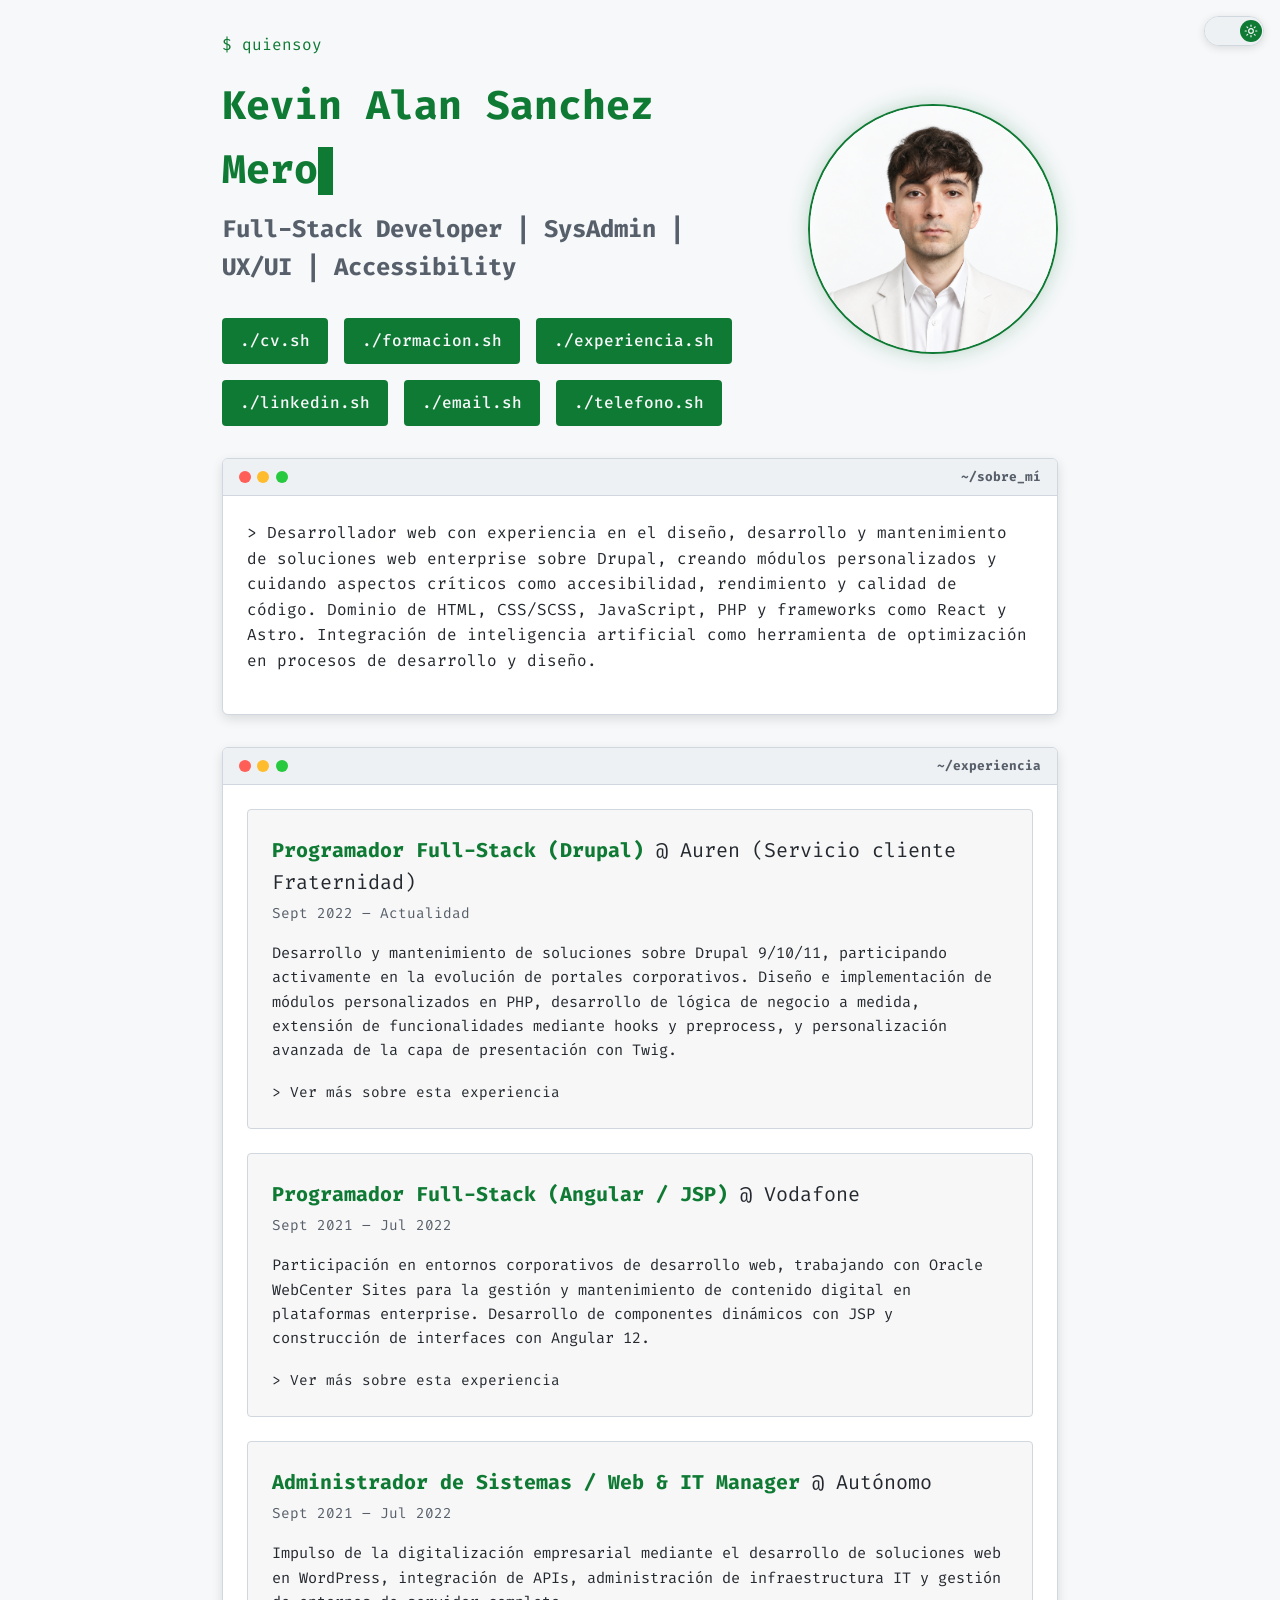
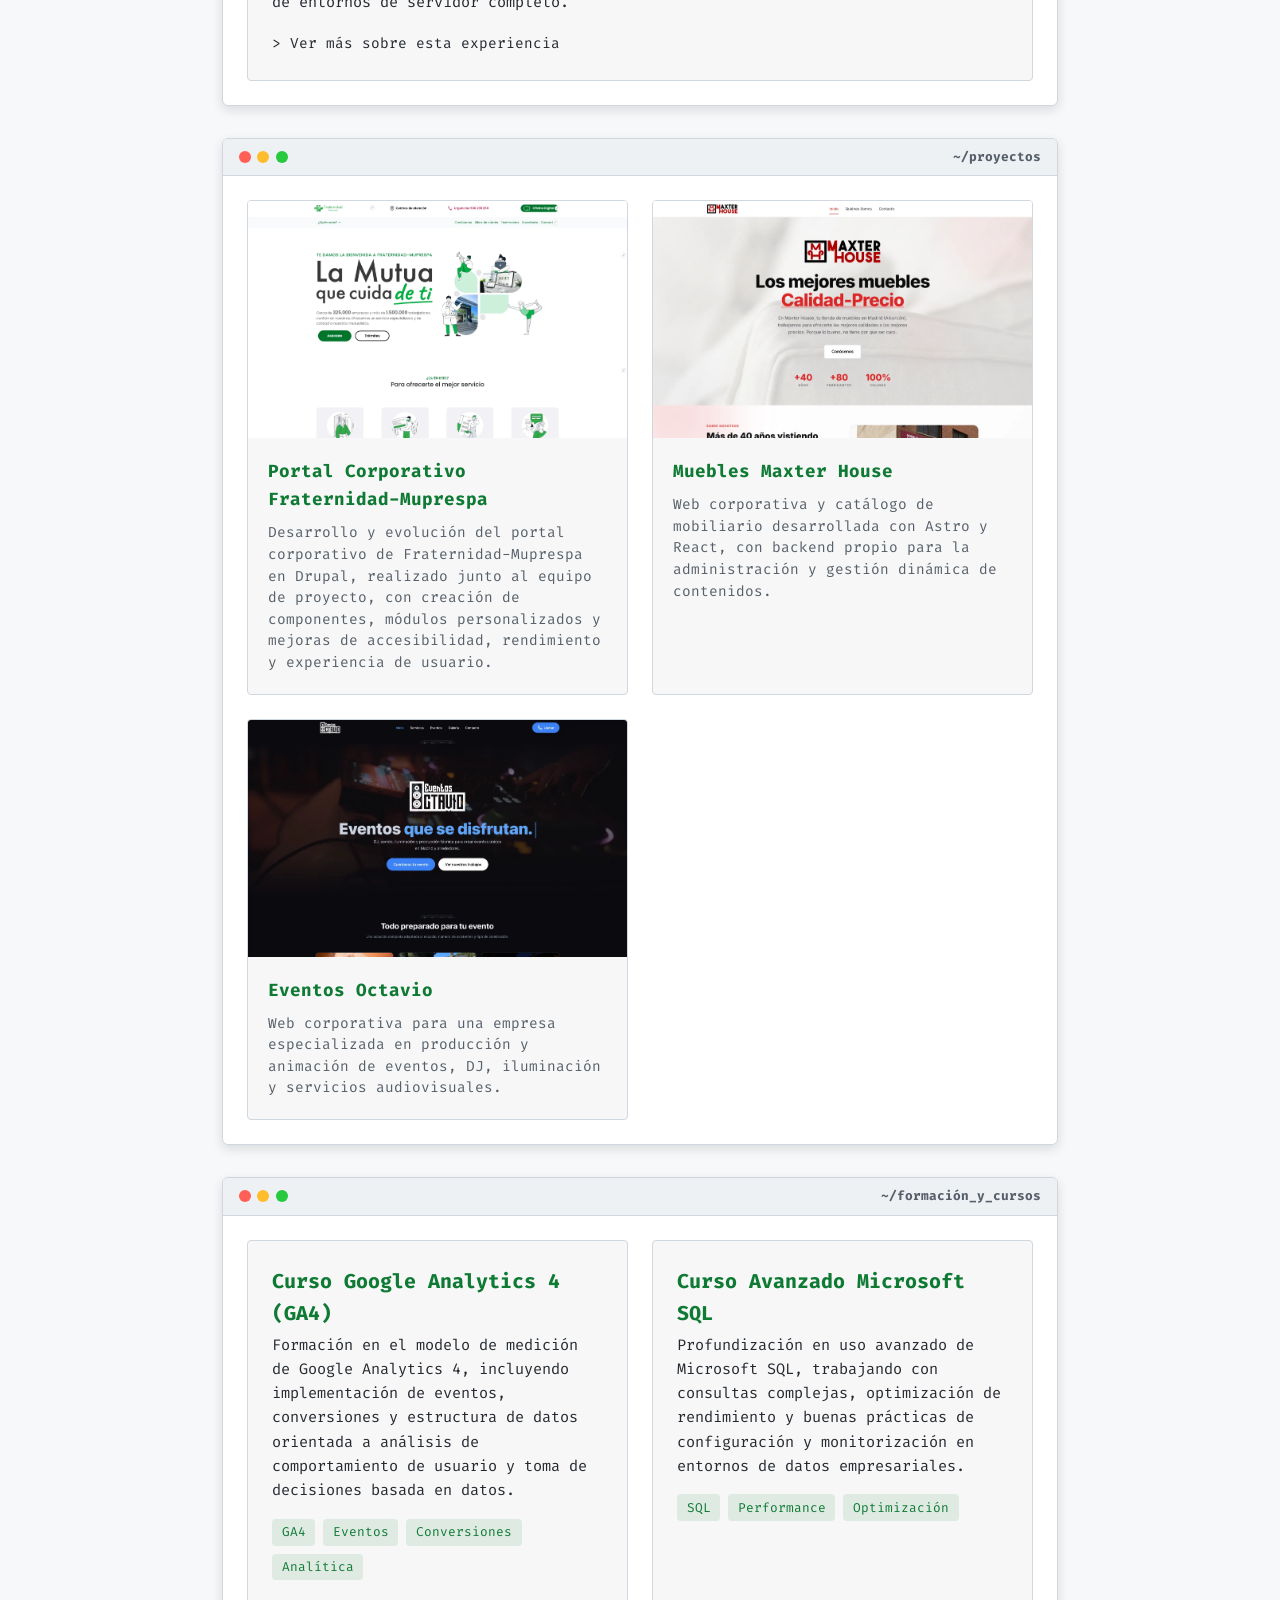
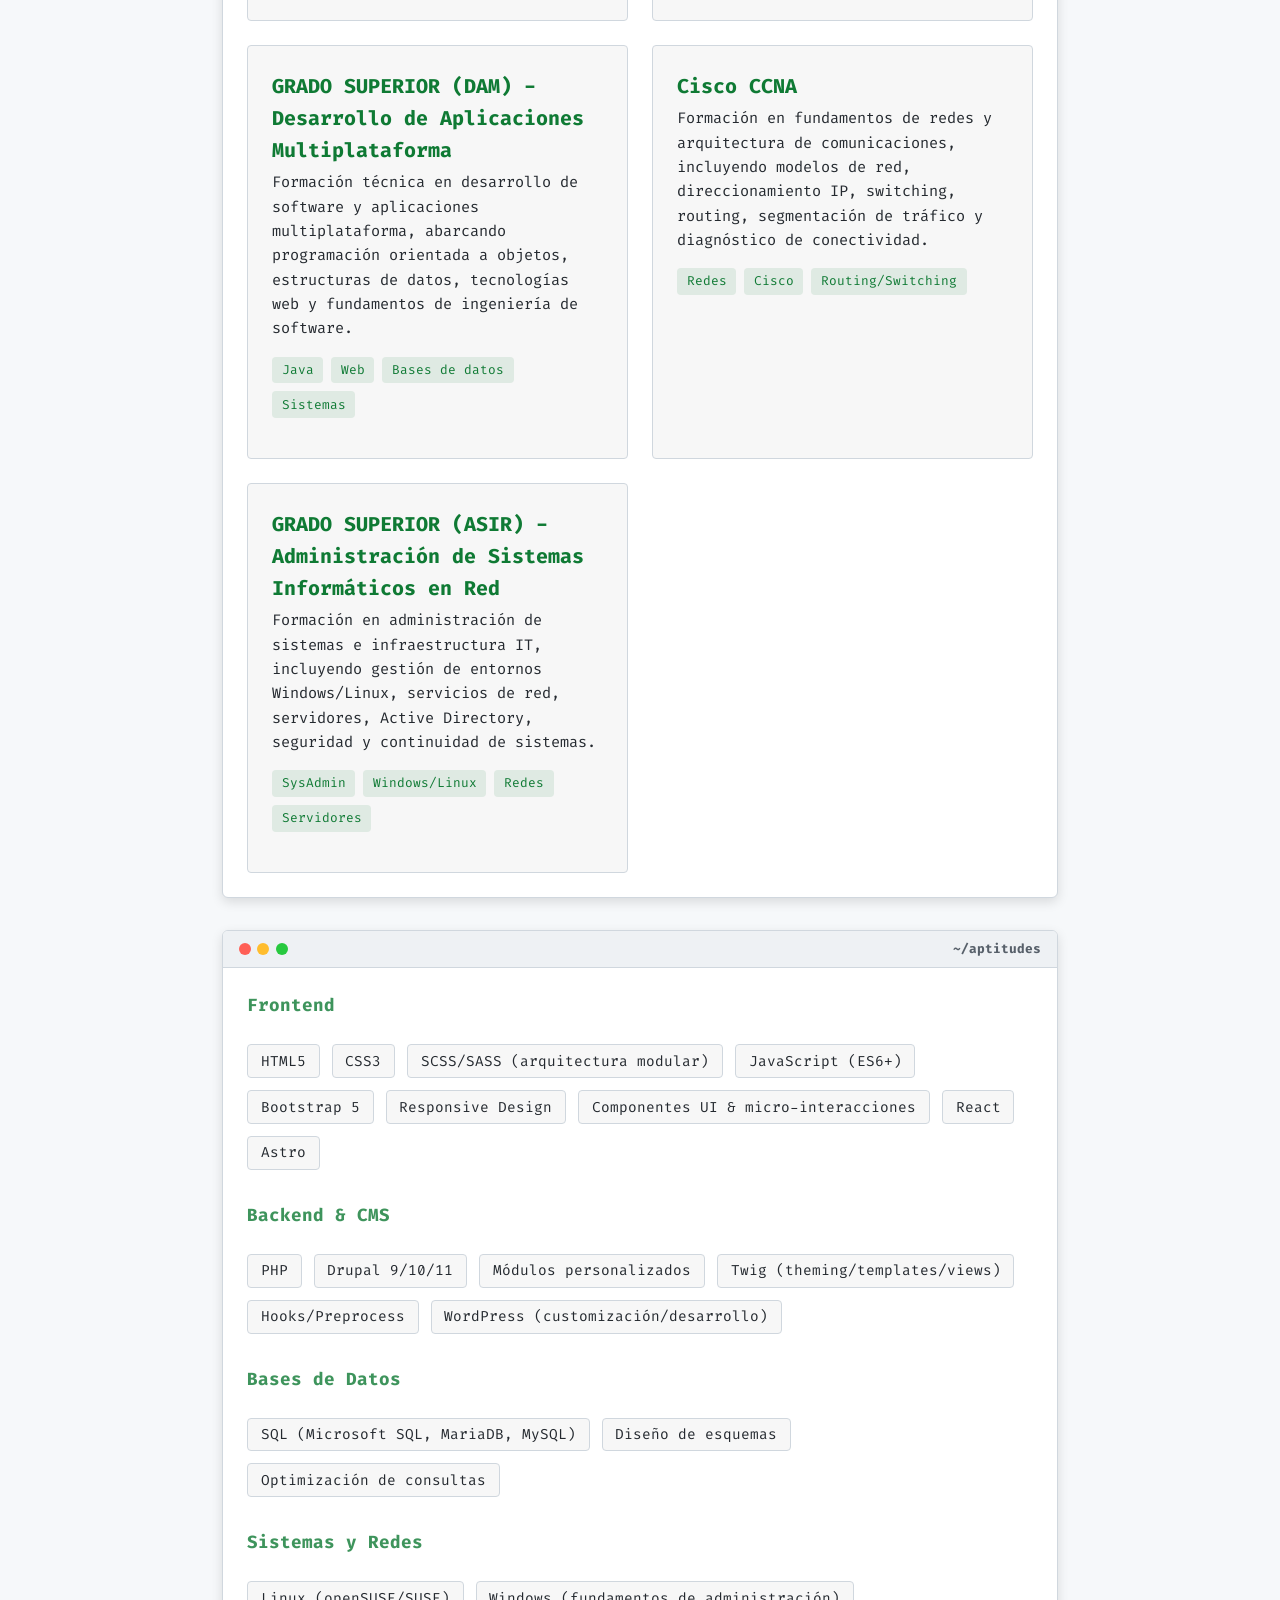
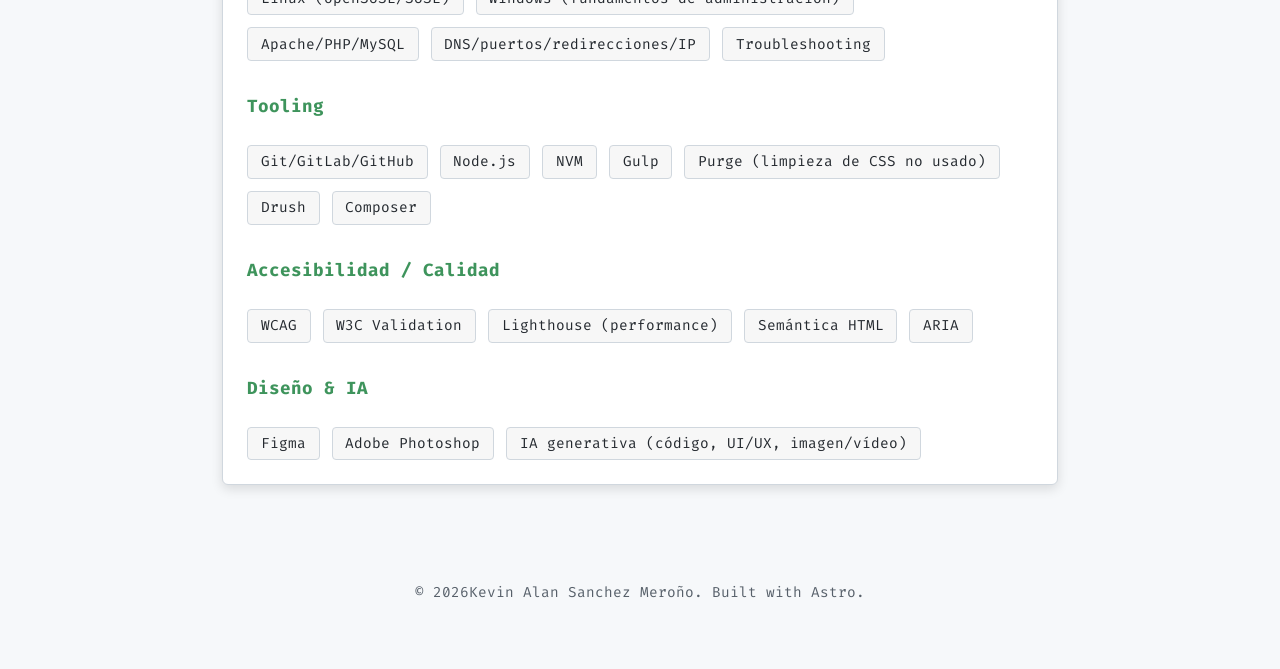
==== commit 012add70: "Publicacion del portal 2026" ====
--- a/index.html
+++ b/index.html
@@ -1,9 +1,48 @@
-<!DOCTYPE html><!-- Layout principal con el título del perfil --><!-- Estructura HTML básica del documento --><html lang="es"> <head><!-- Metadatos del documento --><meta charset="UTF-8"><meta name="description" content="Programmer Portfolio"><meta name="viewport" content="width=device-width"><link rel="icon" type="image/svg+xml" href="./icons/favicon.svg"><meta name="generator" content="Astro v5.17.1"><title>Kevin Alan Sanchez Meroño</title><!-- Global styles imported by Astro/Vite --><!-- Preload de fuentes para mejorar rendimiento --><link rel="preconnect" href="https://fonts.googleapis.com"><link rel="preconnect" href="https://fonts.gstatic.com" crossorigin><link href="https://fonts.googleapis.com/css2?family=Fira+Code:wght@300;400;500;700&display=swap" rel="stylesheet"><base href="/"><link rel="stylesheet" href="./_astro/global.07WT7tBP.css"><style>.hero-container{min-height:40vh;display:flex;align-items:center;gap:4rem}.hero-content{flex:1}.hero-image{flex-shrink:0;position:relative;width:250px;height:250px}.hero-profile{width:100%;height:100%;border-radius:50%;border:2px solid var(--accent-color);object-fit:cover;box-shadow:0 0 20px #00ff4133;transition:opacity .6s ease;display:block;position:absolute;inset:0}.hero-profile--primary{z-index:1;opacity:1}.hero-profile--alt{z-index:0;opacity:0}.hero-image:hover .hero-profile--primary{opacity:0}.hero-image:hover .hero-profile--alt{opacity:1}.hero-image:hover:after{opacity:1}.hero-subtitle{color:var(--secondary-color);margin-bottom:1rem}.hero-title{font-size:2.5rem;margin-bottom:.5rem;min-height:1.2em}.hero-role{font-size:1.5rem;color:#8b949e;margin-bottom:2rem}.hero-bio{max-width:600px;margin-bottom:2rem}.hero-buttons{display:flex;gap:1rem;flex-wrap:wrap}.btn-primary{border:1px solid var(--accent-color);padding:.5rem 1rem;border-radius:4px}.btn-secondary{border:1px solid var(--secondary-color);color:var(--secondary-color);padding:.5rem 1rem;border-radius:4px}@media(max-width:768px){.hero-container{flex-direction:column-reverse;text-align:center;justify-content:center;padding-top:4rem}.hero-content{display:flex;flex-direction:column;align-items:center}p{text-align:center}}.section-title{margin-left:8px;color:#8b949e;font-size:.8rem;margin-bottom:0}.about-text{margin-bottom:1rem}.about-muted{margin-bottom:1rem;color:#8b949e}.experience-container{display:flex;flex-direction:column;gap:2rem}.experience-entry{border-left:2px solid var(--border-color);padding-left:1.5rem;position:relative}.experience-dot{position:absolute;left:-6px;top:0;width:10px;height:10px;border-radius:50%;background:var(--secondary-color)}.job-role{margin-bottom:.25rem}.job-company{color:var(--text-color);font-weight:400}.job-date{color:#8b949e;margin-bottom:.5rem;font-size:.9rem}.more-link{margin-top:.75rem}.education-grid{display:grid;grid-template-columns:repeat(auto-fit,minmax(280px,1fr));gap:1.5rem}.education-card{background:#ffffff08;padding:1.5rem;border-radius:4px;border:1px solid var(--border-color)}.education-title{font-size:1.25rem;color:var(--accent-color)}.education-description{margin-bottom:1rem;font-size:.95rem}.tech-tags{display:flex;flex-wrap:wrap;gap:.5rem;margin-bottom:1rem}.tech-tag{font-size:.8rem;background:#00ff411a;color:var(--accent-color);padding:.2rem .6rem;border-radius:4px}.education-link{font-size:.9rem}.skills-container{display:flex;flex-direction:column;gap:2rem}.skill-category{display:flex;flex-direction:column;gap:1rem}.category-title{font-size:1.1rem;color:var(--accent-color);opacity:.8;margin-bottom:.5rem;font-family:var(--font-mono)}.skills-grid{display:flex;flex-wrap:wrap;gap:.75rem}.skill-item{border:1px solid var(--border-color);padding:.4rem .8rem;border-radius:4px;color:var(--text-color);font-size:.9rem;background:#ffffff05;transition:all .2s ease}.skill-item:hover{border-color:var(--accent-color);background:#00ff410d}
-</style></head> <body> <!-- Slot para insertar contenido de páginas -->   <main id="main-content"> <!-- Sección de bienvenida con animación de escritura --> <!-- Encabezado principal con contenido del héroe --><header class="container hero-container"> <!-- Contenido principal del héroe --> <div class="hero-content"> <!-- Subtítulo del héroe --> <p class="hero-subtitle">$ quiensoy</p> <!-- Título con efecto de máquina de escribir --> <h1 class="hero-title cursor"> <span id="typewriter"></span> </h1> <!-- Rol profesional --> <h2 class="hero-role">Full-Stack Developer | SysAdmin | UX/UI | Accesibilidad</h2> <!-- Biografía corta --> <!--<p class="hero-bio">
+<!DOCTYPE html><!-- Layout principal con el título del perfil --><!-- Estructura HTML básica del documento --><html lang="es"><head><!-- Aplica el tema guardado antes de renderizar para evitar parpadeo --><script>
+			(function () {
+				try {
+					var theme = localStorage.getItem("theme");
+					if (theme !== "light" && theme !== "dark") {
+						theme = window.matchMedia("(prefers-color-scheme: light)").matches
+							? "light"
+							: "dark";
+					}
+					document.documentElement.setAttribute("data-theme", theme);
+				} catch (e) {
+					document.documentElement.setAttribute("data-theme", "dark");
+				}
+			})();
+		</script><!-- Metadatos del documento --><meta charset="UTF-8"><meta name="description" content="Programmer Portfolio"><meta name="viewport" content="width=device-width"><link rel="icon" type="image/svg+xml" href="./icons/favicon.svg"><meta name="generator" content="Astro v7.3.2"><title>Kevin Alan Sanchez Meroño</title><!-- Global styles imported by Astro/Vite --><!-- Preload de fuentes para mejorar rendimiento --><link rel="preconnect" href="https://fonts.googleapis.com"><link rel="preconnect" href="https://fonts.gstatic.com" crossorigin><link href="https://fonts.googleapis.com/css2?family=Fira+Code:wght@300;400;500;700&display=swap" rel="stylesheet"><base href="/"><link rel="stylesheet" href="./css/global-DVD8nhJW.css"><link rel="stylesheet" href="/css/cards-C0teTAw3.css"><style>.section-title{color:var(--muted-color);margin-bottom:0;margin-left:8px;font-size:.8rem}.about-text{margin-bottom:1rem}.about-muted{color:var(--muted-color);margin-bottom:1rem}.skills-container{flex-direction:column;gap:2rem;display:flex}.skill-category{flex-direction:column;gap:1rem;display:flex}.category-title{color:var(--accent-color);opacity:.8;font-size:1.1rem;font-family:var(--font-mono);margin-bottom:.5rem}.skills-grid{flex-wrap:wrap;gap:.75rem;display:flex}.skill-item{border:1px solid var(--border-color);color:var(--text-color);font-size:.9rem;font-family:var(--font-mono);background:var(--card-bg);cursor:pointer;border-radius:4px;padding:.4rem .8rem;transition:all .2s}.skill-item:hover{border-color:var(--accent-color);background:var(--accent-soft)}.skill-item:focus-visible{outline:2px solid var(--accent-color);outline-offset:2px}.skill-overlay{background:var(--overlay-color);opacity:0;pointer-events:none;z-index:1200;justify-content:center;align-items:center;transition:opacity .25s;display:flex;position:fixed;inset:0}.skill-overlay.active{opacity:1;pointer-events:auto}.skill-modal{flex-direction:column;width:min(600px,90vw);max-height:80vh;display:flex}.skill-modal-description{margin-bottom:1.5rem;line-height:1.6}.skill-modal-heading{color:var(--accent-color);margin-bottom:.75rem;font-size:1rem}.skill-modal-tasks{margin:0;padding:0;list-style:none}.skill-modal-task{align-items:flex-start;margin-bottom:.6rem;line-height:1.5;display:flex}.skill-modal-marker{color:var(--accent-color);flex-shrink:0;margin-right:.75rem}
+.experience-list{flex-direction:column;gap:1.5rem;display:flex}.experience-company{color:var(--text-color);font-weight:400}.experience-date{color:var(--muted-color);margin-bottom:1rem}.experience-card{color:inherit;cursor:pointer;text-decoration:none;display:block}
+.education-card{color:inherit;cursor:pointer;padding:1.5rem;text-decoration:none;display:block}
+.project-card{color:inherit;padding:0;text-decoration:none;overflow:hidden}.project-card__image{aspect-ratio:16/10;background:var(--surface-color);width:100%;overflow:hidden}.project-card__image img{object-fit:cover;object-position:top;width:100%;height:100%;transition:transform .3s;display:block}.project-card:hover .project-card__image img{transform:scale(1.05)}.project-card__content{padding:1.25rem}.project-card__title{margin-bottom:.5rem;font-size:1.1rem}.project-card__description{color:var(--muted-color);font-size:.9rem;line-height:1.5}
+</style></head><body><!-- Interruptor de tema claro/oscuro --><button type="button" id="theme-toggle" class="theme-toggle" role="switch" aria-checked="false" aria-label="Cambiar tema claro/oscuro" title="Cambiar tema" data-astro-cid-l6lhmie6><span class="theme-toggle__track" aria-hidden="true" data-astro-cid-l6lhmie6></span><span class="theme-toggle__thumb" aria-hidden="true" data-astro-cid-l6lhmie6><svg class="theme-toggle__icon theme-toggle__icon--sun" viewBox="0 0 24 24" fill="none" stroke="currentColor" stroke-width="2" stroke-linecap="round" stroke-linejoin="round" data-astro-cid-l6lhmie6><circle cx="12" cy="12" r="4" data-astro-cid-l6lhmie6></circle><path d="M12 2v2M12 20v2M4.93 4.93l1.41 1.41M17.66 17.66l1.41 1.41M2 12h2M20 12h2M4.93 19.07l1.41-1.41M17.66 6.34l1.41-1.41" data-astro-cid-l6lhmie6></path></svg><svg class="theme-toggle__icon theme-toggle__icon--moon" viewBox="0 0 24 24" fill="none" stroke="currentColor" stroke-width="2" stroke-linecap="round" stroke-linejoin="round" data-astro-cid-l6lhmie6><path d="M21 12.79A9 9 0 1 1 11.21 3 7 7 0 0 0 21 12.79z" data-astro-cid-l6lhmie6></path></svg></span></button><script>
+  (function () {
+    var btn = document.getElementById("theme-toggle");
+    if (!btn) return;
+    var root = document.documentElement;
+
+    function sync() {
+      var checked = root.getAttribute("data-theme") === "light";
+      btn.setAttribute("aria-checked", checked ? "true" : "false");
+    }
+
+    sync();
+
+    btn.addEventListener("click", function () {
+      var next = root.getAttribute("data-theme") === "light" ? "dark" : "light";
+      root.setAttribute("data-theme", next);
+      try {
+        localStorage.setItem("theme", next);
+      } catch (e) {}
+      sync();
+    });
+  })();
+</script><!-- Slot para insertar contenido de páginas --><main id="main-content"><!-- Sección de bienvenida con animación de escritura --><!-- Encabezado principal con contenido del héroe --><header class="container hero-container"><!-- Contenido principal del héroe --><div class="hero-content"><!-- Subtítulo del héroe --><p class="hero-subtitle">$ quiensoy</p><!-- Título con efecto de máquina de escribir --><h1 class="hero-title cursor"><span id="typewriter"></span></h1><!-- Rol profesional --><h2 class="hero-role">Full-Stack Developer | SysAdmin | UX/UI | Accessibility</h2><!-- Biografía corta --><!--<p class="hero-bio">
      &gt; {portfolioData.profile.bio}
     </p>
 
-    <!-- Botones de acción --> <div class="hero-buttons"> <!-- Enlace a formación --> <a href="#education" aria-label="Ver mi formación y cursos" class="btn-primary">./ver_formacion.sh</a> <!-- Enlace a LinkedIn --> <a href="https://linkedin.com/in/kevin-alan-sanchez-mero%C3%B1o" target="_blank" aria-label="Contactar a través de LinkedIn" class="btn-secondary">./linkedin.sh</a> <!-- Enlace a Email --> <a href="mailto:ksmerono@gmail.com" aria-label="Enviar un email" class="btn-secondary">./email.sh</a> <!-- Enlace a Teléfono --> <a href="tel:+34655239445" aria-label="Llamar por teléfono" class="btn-secondary">./telefono.sh</a> </div> </div> <!-- Imagen de perfil --> <div class="hero-image" aria-label="Foto de perfil de Kevin Alan Sanchez Meroño"> <img class="hero-profile hero-profile--primary" src="./images/profile.jpg" alt="Foto de perfil de Kevin Alan Sanchez Meroño" loading="lazy"> <img class="hero-profile hero-profile--alt" src="./images/profile-hacker.png" alt="Versión hacker de Kevin Alan Sanchez Meroño" loading="lazy" aria-hidden="true"> </div> </header> <!-- Script para animación de máquina de escribir --> <script>(function(){const name = "Kevin Alan Sanchez Meroño";
+    <!-- Botones de acción --><div class="hero-buttons"><!-- Descargar CV --><a href="./data/Curriculum - Kevin Alan - 2026.pdf" download aria-label="Descargar currículum en PDF" class="btn-primary">./cv.sh</a><!-- Enlace a formación --><a href="#education" aria-label="Ver mi formación y cursos" class="btn-primary">./formacion.sh</a><!-- Enlace a experiencia --><a href="#experience" aria-label="Ver mi experiencia laboral" class="btn-primary">./experiencia.sh</a><!-- Enlace a LinkedIn --><a href="https://linkedin.com/in/kevin-alan-sanchez-mero%C3%B1o" target="_blank" aria-label="Contactar a través de LinkedIn" class="btn-secondary">./linkedin.sh</a><!-- Enlace a Email --><a href="mailto:ksmerono@gmail.com" aria-label="Enviar un email" class="btn-secondary">./email.sh</a><!-- Enlace a Teléfono --><a href="tel:+34655239445" aria-label="Llamar por teléfono" class="btn-secondary">./telefono.sh</a></div></div><!-- Imagen de perfil --><div class="hero-image" aria-label="Foto de perfil de Kevin Alan Sanchez Meroño"><img class="hero-profile hero-profile--primary theme-image theme-image--dark" src="./images/profile.jpg" alt="Foto de perfil de Kevin Alan Sanchez Meroño" loading="lazy"><img class="hero-profile hero-profile--alt theme-image theme-image--dark" src="./images/profile-hacker.png" alt="Versión hacker de Kevin Alan Sanchez Meroño" loading="lazy" aria-hidden="true"><img class="hero-profile hero-profile--primary theme-image theme-image--light" src="./images/profile-white.webp" alt="Foto de perfil de Kevin Alan Sanchez Meroño" loading="lazy"><img class="hero-profile hero-profile--alt theme-image theme-image--light" src="./images/profile-hacker-white.webp" alt="Versión hacker de Kevin Alan Sanchez Meroño" loading="lazy" aria-hidden="true"></div></header><!-- Script para animación de máquina de escribir --><script>(function(){const name = "Kevin Alan Sanchez Meroño";
 
   // Función para animar el texto letra por letra
   const typewriter = document.getElementById("typewriter");
@@ -20,15 +59,51 @@
 
   // Iniciar la animación al cargar el componente
   typeWriter();
-})();</script> <!-- Sección sobre mí --> <!-- Frontmatter: Importación de datos, componente Section y estilos --><!-- Sección "Sobre mí" usando el componente Section --><!-- Sección genérica con estilo de terminal --><section id="about" class="container-window"> <!-- Ventana de terminal simulada --> <div class="terminal-window" data-window-title="~/sobre_mí"> <!-- Encabezado de la terminal --> <div class="terminal-header"> <!-- Puntos decorativos de la ventana --> <div class="terminal-dots" aria-label="Controles de ventana"> <button type="button" class="terminal-dot red" data-action="close" aria-label="Cerrar ventana"></button> <button type="button" class="terminal-dot yellow" data-action="minimize" aria-label="Minimizar ventana"></button> <button type="button" class="terminal-dot green" data-action="maximize" aria-label="Maximizar ventana"></button> </div> <!-- Título de la sección --> <h2 class="section-title">~/sobre_mí</h2> </div> <!-- Cuerpo de la terminal donde se inserta el contenido --> <div class="terminal-body">    <p class="about-text">
-&gt; Desarrollador web apasionado por la tecnología y la experiencia de usuario. Trabajo en proyectos basados en Drupal creando módulos a medida y cuidando accesibilidad, rendimiento y calidad de código. Experiencia en HTML, CSS/SCSS, JavaScript, PHP y frameworks/herramientas como React, Astro y Drupal. Uso IA como apoyo para optimizar productividad y procesos. </p>  </div> </div> </section> <!-- Sección de experiencia laboral --> <!-- Sección de experiencia laboral --><!-- Sección genérica con estilo de terminal --><section id="experience" class="container-window"> <!-- Ventana de terminal simulada --> <div class="terminal-window" data-window-title="~/experiencia"> <!-- Encabezado de la terminal --> <div class="terminal-header"> <!-- Puntos decorativos de la ventana --> <div class="terminal-dots" aria-label="Controles de ventana"> <button type="button" class="terminal-dot red" data-action="close" aria-label="Cerrar ventana"></button> <button type="button" class="terminal-dot yellow" data-action="minimize" aria-label="Minimizar ventana"></button> <button type="button" class="terminal-dot green" data-action="maximize" aria-label="Maximizar ventana"></button> </div> <!-- Título de la sección --> <h2 class="section-title">~/experiencia</h2> </div> <!-- Cuerpo de la terminal donde se inserta el contenido --> <div class="terminal-body">   <div class="experience-container"> <!-- Iteración sobre cada experiencia laboral --> <!-- Entrada individual de experiencia -->
-      <div class="experience-entry"> <!-- Punto decorativo --> <div class="experience-dot"></div> <!-- Título del puesto y compañía --> <h3 class="job-role">Programador Full-Stack (Drupal) <span class="job-company">@ Auren (Servicio cliente Fraternidad)</span></h3> <!-- Período del trabajo --> <p class="job-date">Sept 2022 – Actualidad</p> <!-- Descripción del trabajo --> <p>Desarrollo y mantenimiento de soluciones en Drupal 9/10/11 para portales corporativos. Módulos personalizados en PHP, theming avanzado con Twig, y UI accesible con Bootstrap 5, SCSS y JavaScript.</p> <!-- Enlace a más detalles si existe slug --> <p class="more-link"><a href="./experience/auren-fraternidad" class="project-link">&gt; Ver más sobre esta experiencia</a></p> </div><!-- Entrada individual de experiencia -->
-      <div class="experience-entry"> <!-- Punto decorativo --> <div class="experience-dot"></div> <!-- Título del puesto y compañía --> <h3 class="job-role">Programador Full-Stack (Angular / JSP) <span class="job-company">@ Vodafone</span></h3> <!-- Período del trabajo --> <p class="job-date">Sept 2021 – Jul 2022</p> <!-- Descripción del trabajo --> <p>Trabajo en entornos corporativos: Oracle WebCenter Sites, componentes JSP y frontend con Angular 12 + SASS. Metodologías Agile/Scrum.</p> <!-- Enlace a más detalles si existe slug --> <p class="more-link"><a href="./experience/vodafone" class="project-link">&gt; Ver más sobre esta experiencia</a></p> </div><!-- Entrada individual de experiencia -->
-      <div class="experience-entry"> <!-- Punto decorativo --> <div class="experience-dot"></div> <!-- Título del puesto y compañía --> <h3 class="job-role">Administrador de Sistemas / Web &amp; IT Manager <span class="job-company">@ Autónomo</span></h3> <!-- Período del trabajo --> <p class="job-date">Sept 2021 – Jul 2022</p> <!-- Descripción del trabajo --> <p>Digitalización del negocio: WordPress (PHP/HTML/CSS/SASS/JS), integración de APIs, sistemas Windows/Linux, Active Directory, redes, DNS y servidor web (Apache/PHP/MySQL).</p> <!-- Enlace a más detalles si existe slug --> <p class="more-link"><a href="./experience/autonomo-it" class="project-link">&gt; Ver más sobre esta experiencia</a></p> </div> </div>  </div> </div> </section> <!-- Sección de formación y cursos --> <!-- Sección de proyectos y formación --><!-- Sección genérica con estilo de terminal --><section id="education" class="container-window"> <!-- Ventana de terminal simulada --> <div class="terminal-window" data-window-title="~/formación_y_cursos"> <!-- Encabezado de la terminal --> <div class="terminal-header"> <!-- Puntos decorativos de la ventana --> <div class="terminal-dots" aria-label="Controles de ventana"> <button type="button" class="terminal-dot red" data-action="close" aria-label="Cerrar ventana"></button> <button type="button" class="terminal-dot yellow" data-action="minimize" aria-label="Minimizar ventana"></button> <button type="button" class="terminal-dot green" data-action="maximize" aria-label="Maximizar ventana"></button> </div> <!-- Título de la sección --> <h2 class="section-title">~/formación_y_cursos</h2> </div> <!-- Cuerpo de la terminal donde se inserta el contenido --> <div class="terminal-body">   <div class="education-grid"> <!-- Iteración sobre cada título/certificación --> <!-- Tarjeta individual -->
-      <div class="education-card"> <!-- Título --> <h3 class="education-title">Curso Google Analytics 4 (GA4)</h3> <!-- Descripción --> <p class="education-description">Desfufor (Marzo 2024). Implementación de medición, eventos y conversiones; análisis de métricas y optimización basada en datos.</p> <!-- Etiquetas de tecnologías/temas --> <div class="tech-tags"> <!-- Iteración sobre tags --> <span class="tech-tag">GA4</span><span class="tech-tag">Eventos</span><span class="tech-tag">Conversiones</span><span class="tech-tag">Analítica</span> </div> <!-- Enlace a detalles --> <a href="/formacion/google-analytics-4" aria-label="Ver detalles de Curso Google Analytics 4 (GA4)" class="education-link">&gt; Ver Detalle</a> </div><!-- Tarjeta individual -->
-      <div class="education-card"> <!-- Título --> <h3 class="education-title">Curso Avanzado Microsoft SQL</h3> <!-- Descripción --> <p class="education-description">Desfufor (Octubre 2023). Consultas avanzadas, optimización de rendimiento y buenas prácticas de configuración/monitorización.</p> <!-- Etiquetas de tecnologías/temas --> <div class="tech-tags"> <!-- Iteración sobre tags --> <span class="tech-tag">SQL</span><span class="tech-tag">Performance</span><span class="tech-tag">Optimización</span> </div> <!-- Enlace a detalles --> <a href="/formacion/microsoft-sql-avanzado" aria-label="Ver detalles de Curso Avanzado Microsoft SQL" class="education-link">&gt; Ver Detalle</a> </div><!-- Tarjeta individual -->
-      <div class="education-card"> <!-- Título --> <h3 class="education-title">GRADO SUPERIOR (DAM) - Desarrollo de Aplicaciones Multiplataforma</h3> <!-- Descripción --> <p class="education-description">iFP Grupo Planeta (2020 – 2022). Programación, POO en Java, bases de datos relacionales, tecnologías web y fundamentos de sistemas y redes.</p> <!-- Etiquetas de tecnologías/temas --> <div class="tech-tags"> <!-- Iteración sobre tags --> <span class="tech-tag">Java</span><span class="tech-tag">Web</span><span class="tech-tag">Bases de datos</span><span class="tech-tag">Sistemas</span> </div> <!-- Enlace a detalles --> <a href="/formacion/dam" aria-label="Ver detalles de GRADO SUPERIOR (DAM) - Desarrollo de Aplicaciones Multiplataforma" class="education-link">&gt; Ver Detalle</a> </div><!-- Tarjeta individual -->
-      <div class="education-card"> <!-- Título --> <h3 class="education-title">Cisco CCNA</h3> <!-- Descripción --> <p class="education-description">La Salle (2019). Fundamentos de redes: direccionamiento IP, switching/routing, VLANs, NAT, ACLs y troubleshooting.</p> <!-- Etiquetas de tecnologías/temas --> <div class="tech-tags"> <!-- Iteración sobre tags --> <span class="tech-tag">Redes</span><span class="tech-tag">Cisco</span><span class="tech-tag">Routing/Switching</span> </div> <!-- Enlace a detalles --> <a href="/formacion/cisco-ccna" aria-label="Ver detalles de Cisco CCNA" class="education-link">&gt; Ver Detalle</a> </div><!-- Tarjeta individual -->
-      <div class="education-card"> <!-- Título --> <h3 class="education-title">GRADO SUPERIOR (ASIR) - Administración de Sistemas Informáticos en Red</h3> <!-- Descripción --> <p class="education-description">La Salle (2017 – 2019). Administración Windows/Linux, servicios de red, servidores, Active Directory, seguridad y continuidad.</p> <!-- Etiquetas de tecnologías/temas --> <div class="tech-tags"> <!-- Iteración sobre tags --> <span class="tech-tag">SysAdmin</span><span class="tech-tag">Windows/Linux</span><span class="tech-tag">Redes</span><span class="tech-tag">Servidores</span> </div> <!-- Enlace a detalles --> <a href="/formacion/asir" aria-label="Ver detalles de GRADO SUPERIOR (ASIR) - Administración de Sistemas Informáticos en Red" class="education-link">&gt; Ver Detalle</a> </div> </div>  </div> </div> </section> <!-- Sección de habilidades --> <!-- Sección de habilidades --><!-- Sección genérica con estilo de terminal --><section id="skills" class="container-window"> <!-- Ventana de terminal simulada --> <div class="terminal-window" data-window-title="~/aptitudes"> <!-- Encabezado de la terminal --> <div class="terminal-header"> <!-- Puntos decorativos de la ventana --> <div class="terminal-dots" aria-label="Controles de ventana"> <button type="button" class="terminal-dot red" data-action="close" aria-label="Cerrar ventana"></button> <button type="button" class="terminal-dot yellow" data-action="minimize" aria-label="Minimizar ventana"></button> <button type="button" class="terminal-dot green" data-action="maximize" aria-label="Maximizar ventana"></button> </div> <!-- Título de la sección --> <h2 class="section-title">~/aptitudes</h2> </div> <!-- Cuerpo de la terminal donde se inserta el contenido --> <div class="terminal-body">  <div class="skills-container"> <div class="skill-category"> <h3 class="category-title">Frontend</h3> <div class="skills-grid"> <span class="skill-item">HTML5</span><span class="skill-item">CSS3</span><span class="skill-item">SCSS/SASS (arquitectura modular)</span><span class="skill-item">JavaScript (ES6+)</span><span class="skill-item">Bootstrap 5</span><span class="skill-item">Responsive Design</span><span class="skill-item">Componentes UI &amp; micro-interacciones</span><span class="skill-item">React</span><span class="skill-item">Astro</span> </div> </div><div class="skill-category"> <h3 class="category-title">Backend &amp; CMS</h3> <div class="skills-grid"> <span class="skill-item">PHP</span><span class="skill-item">Drupal 9/10/11</span><span class="skill-item">Módulos personalizados</span><span class="skill-item">Twig (theming/templates/views)</span><span class="skill-item">Hooks/Preprocess</span><span class="skill-item">WordPress (customización/desarrollo)</span> </div> </div><div class="skill-category"> <h3 class="category-title">Bases de Datos</h3> <div class="skills-grid"> <span class="skill-item">SQL (Microsoft SQL, MariaDB, MySQL)</span><span class="skill-item">Diseño de esquemas</span><span class="skill-item">Optimización de consultas</span> </div> </div><div class="skill-category"> <h3 class="category-title">Sistemas y Redes</h3> <div class="skills-grid"> <span class="skill-item">Linux (openSUSE/SUSE)</span><span class="skill-item">Windows (fundamentos de administración)</span><span class="skill-item">Apache/PHP/MySQL</span><span class="skill-item">DNS/puertos/redirecciones/IP</span><span class="skill-item">Troubleshooting</span> </div> </div><div class="skill-category"> <h3 class="category-title">Tooling</h3> <div class="skills-grid"> <span class="skill-item">Git/GitLab/GitHub</span><span class="skill-item">Node.js</span><span class="skill-item">NVM</span><span class="skill-item">Gulp</span><span class="skill-item">Drush</span><span class="skill-item">Composer</span> </div> </div><div class="skill-category"> <h3 class="category-title">Accesibilidad / Calidad</h3> <div class="skills-grid"> <span class="skill-item">WCAG</span><span class="skill-item">W3C Validation</span><span class="skill-item">Lighthouse (performance)</span><span class="skill-item">Semántica HTML</span><span class="skill-item">ARIA</span> </div> </div><div class="skill-category"> <h3 class="category-title">Diseño &amp; IA</h3> <div class="skills-grid"> <span class="skill-item">Figma</span><span class="skill-item">Adobe Photoshop</span><span class="skill-item">IA generativa (código, UI/UX, imagen/vídeo)</span> </div> </div> </div>  </div> </div> </section> <!-- Pie de página con copyright --> <footer class="container site-footer"> <p>
-&copy; 2026 Kevin Alan Sanchez Meroño. Built with Astro.
-</p> </footer> </main>  <script type="module" src="./_astro/window-controls.BYhiBJRg.ts" defer></script> </body> </html>+})();</script><!-- Sección sobre mí --><!-- Frontmatter: Importación de datos, componente Section y estilos --><!-- Sección "Sobre mí" usando el componente Section --><!-- Sección genérica con estilo de terminal --><section id="about" class="container-window"><!-- Ventana de terminal simulada --><div class="terminal-window" data-window-title="~/sobre_mí"><!-- Encabezado de la terminal --><div class="terminal-header"><!-- Puntos decorativos de la ventana --><div class="terminal-dots" aria-label="Controles de ventana"><button type="button" class="terminal-dot red" data-action="close" aria-label="Cerrar ventana"></button><button type="button" class="terminal-dot yellow" data-action="minimize" aria-label="Minimizar ventana"></button><button type="button" class="terminal-dot green" data-action="maximize" aria-label="Maximizar ventana"></button></div><!-- Título de la sección --><h2 class="section-title">~/sobre_mí</h2></div><!-- Cuerpo de la terminal donde se inserta el contenido --><div class="terminal-body"><p class="about-text">&gt; Desarrollador web con experiencia en el diseño, desarrollo y mantenimiento de soluciones web enterprise sobre Drupal, creando módulos personalizados y cuidando aspectos críticos como accesibilidad, rendimiento y calidad de código. Dominio de HTML, CSS/SCSS, JavaScript, PHP y frameworks como React y Astro. Integración de inteligencia artificial como herramienta de optimización en procesos de desarrollo y diseño.</p></div></div></section><!-- Sección de experiencia laboral --><!-- Sección de experiencia laboral --><!-- Sección genérica con estilo de terminal --><section id="experience" class="container-window"><!-- Ventana de terminal simulada --><div class="terminal-window" data-window-title="~/experiencia"><!-- Encabezado de la terminal --><div class="terminal-header"><!-- Puntos decorativos de la ventana --><div class="terminal-dots" aria-label="Controles de ventana"><button type="button" class="terminal-dot red" data-action="close" aria-label="Cerrar ventana"></button><button type="button" class="terminal-dot yellow" data-action="minimize" aria-label="Minimizar ventana"></button><button type="button" class="terminal-dot green" data-action="maximize" aria-label="Maximizar ventana"></button></div><!-- Título de la sección --><h2 class="section-title">~/experiencia</h2></div><!-- Cuerpo de la terminal donde se inserta el contenido --><div class="terminal-body"><div class="experience-list"><a href="./experience/auren-fraternidad" class="card experience-card"><h3 class="card-title">Programador Full-Stack (Drupal) <span class="experience-company">@ Auren (Servicio cliente Fraternidad)</span></h3><p class="card-meta experience-date">Sept 2022 – Actualidad</p><p class="card-description">Desarrollo y mantenimiento de soluciones sobre Drupal 9/10/11, participando activamente en la evolución de portales corporativos. Diseño e implementación de módulos personalizados en PHP, desarrollo de lógica de negocio a medida, extensión de funcionalidades mediante hooks y preprocess, y personalización avanzada de la capa de presentación con Twig.</p><span class="card-link">&gt; Ver más sobre esta experiencia</span></a><a href="./experience/vodafone" class="card experience-card"><h3 class="card-title">Programador Full-Stack (Angular / JSP) <span class="experience-company">@ Vodafone</span></h3><p class="card-meta experience-date">Sept 2021 – Jul 2022</p><p class="card-description">Participación en entornos corporativos de desarrollo web, trabajando con Oracle WebCenter Sites para la gestión y mantenimiento de contenido digital en plataformas enterprise. Desarrollo de componentes dinámicos con JSP y construcción de interfaces con Angular 12.</p><span class="card-link">&gt; Ver más sobre esta experiencia</span></a><a href="./experience/autonomo-it" class="card experience-card"><h3 class="card-title">Administrador de Sistemas / Web &amp; IT Manager <span class="experience-company">@ Autónomo</span></h3><p class="card-meta experience-date">Sept 2021 – Jul 2022</p><p class="card-description">Impulso de la digitalización empresarial mediante el desarrollo de soluciones web en WordPress, integración de APIs, administración de infraestructura IT y gestión de entornos de servidor completo.</p><span class="card-link">&gt; Ver más sobre esta experiencia</span></a></div></div></div></section><!-- Sección de proyectos --><!-- Sección genérica con estilo de terminal --><section id="projects" class="container-window"><!-- Ventana de terminal simulada --><div class="terminal-window" data-window-title="~/proyectos"><!-- Encabezado de la terminal --><div class="terminal-header"><!-- Puntos decorativos de la ventana --><div class="terminal-dots" aria-label="Controles de ventana"><button type="button" class="terminal-dot red" data-action="close" aria-label="Cerrar ventana"></button><button type="button" class="terminal-dot yellow" data-action="minimize" aria-label="Minimizar ventana"></button><button type="button" class="terminal-dot green" data-action="maximize" aria-label="Maximizar ventana"></button></div><!-- Título de la sección --><h2 class="section-title">~/proyectos</h2></div><!-- Cuerpo de la terminal donde se inserta el contenido --><div class="terminal-body"><div class="card-grid"><a href="./projects/portal-fraternidad" class="card project-card"><div class="project-card__image"><img src="./images/projects/landingFraternidad.webp" alt="Portal Corporativo Fraternidad-Muprespa" loading="lazy"></div><div class="project-card__content"><h3 class="card-title project-card__title">Portal Corporativo Fraternidad-Muprespa</h3><p class="project-card__description">Desarrollo y evolución del portal corporativo de Fraternidad-Muprespa en Drupal, realizado junto al equipo de proyecto, con creación de componentes, módulos personalizados y mejoras de accesibilidad, rendimiento y experiencia de usuario.</p></div></a><a href="./projects/muebles-maxter-house" class="card project-card"><div class="project-card__image"><img src="./images/projects/maxterHouse.webp" alt="Muebles Maxter House" loading="lazy"></div><div class="project-card__content"><h3 class="card-title project-card__title">Muebles Maxter House</h3><p class="project-card__description">Web corporativa y catálogo de mobiliario desarrollada con Astro y React, con backend propio para la administración y gestión dinámica de contenidos.</p></div></a><a href="./projects/eventos-octavio" class="card project-card"><div class="project-card__image"><img src="./images/projects/eventosOctavio.webp" alt="Eventos Octavio" loading="lazy"></div><div class="project-card__content"><h3 class="card-title project-card__title">Eventos Octavio</h3><p class="project-card__description">Web corporativa para una empresa especializada en producción y animación de eventos, DJ, iluminación y servicios audiovisuales.</p></div></a></div></div></div></section><!-- Sección de formación y cursos --><!-- Sección de proyectos y formación --><!-- Sección genérica con estilo de terminal --><section id="education" class="container-window"><!-- Ventana de terminal simulada --><div class="terminal-window" data-window-title="~/formación_y_cursos"><!-- Encabezado de la terminal --><div class="terminal-header"><!-- Puntos decorativos de la ventana --><div class="terminal-dots" aria-label="Controles de ventana"><button type="button" class="terminal-dot red" data-action="close" aria-label="Cerrar ventana"></button><button type="button" class="terminal-dot yellow" data-action="minimize" aria-label="Minimizar ventana"></button><button type="button" class="terminal-dot green" data-action="maximize" aria-label="Maximizar ventana"></button></div><!-- Título de la sección --><h2 class="section-title">~/formación_y_cursos</h2></div><!-- Cuerpo de la terminal donde se inserta el contenido --><div class="terminal-body"><div class="card-grid"><a href="./formacion/google-analytics-4" aria-label="Ver detalles de Curso Google Analytics 4 (GA4)" class="card education-card"><h3 class="card-title">Curso Google Analytics 4 (GA4)</h3><p class="card-description">Formación en el modelo de medición de Google Analytics 4, incluyendo implementación de eventos, conversiones y estructura de datos orientada a análisis de comportamiento de usuario y toma de decisiones basada en datos.</p><div class="tech-tags"><span class="tech-tag">GA4</span><span class="tech-tag">Eventos</span><span class="tech-tag">Conversiones</span><span class="tech-tag">Analítica</span></div></a><a href="./formacion/microsoft-sql-avanzado" aria-label="Ver detalles de Curso Avanzado Microsoft SQL" class="card education-card"><h3 class="card-title">Curso Avanzado Microsoft SQL</h3><p class="card-description">Profundización en uso avanzado de Microsoft SQL, trabajando con consultas complejas, optimización de rendimiento y buenas prácticas de configuración y monitorización en entornos de datos empresariales.</p><div class="tech-tags"><span class="tech-tag">SQL</span><span class="tech-tag">Performance</span><span class="tech-tag">Optimización</span></div></a><a href="./formacion/dam" aria-label="Ver detalles de GRADO SUPERIOR (DAM) - Desarrollo de Aplicaciones Multiplataforma" class="card education-card"><h3 class="card-title">GRADO SUPERIOR (DAM) - Desarrollo de Aplicaciones Multiplataforma</h3><p class="card-description">Formación técnica en desarrollo de software y aplicaciones multiplataforma, abarcando programación orientada a objetos, estructuras de datos, tecnologías web y fundamentos de ingeniería de software.</p><div class="tech-tags"><span class="tech-tag">Java</span><span class="tech-tag">Web</span><span class="tech-tag">Bases de datos</span><span class="tech-tag">Sistemas</span></div></a><a href="./formacion/cisco-ccna" aria-label="Ver detalles de Cisco CCNA" class="card education-card"><h3 class="card-title">Cisco CCNA</h3><p class="card-description">Formación en fundamentos de redes y arquitectura de comunicaciones, incluyendo modelos de red, direccionamiento IP, switching, routing, segmentación de tráfico y diagnóstico de conectividad.</p><div class="tech-tags"><span class="tech-tag">Redes</span><span class="tech-tag">Cisco</span><span class="tech-tag">Routing/Switching</span></div></a><a href="./formacion/asir" aria-label="Ver detalles de GRADO SUPERIOR (ASIR) - Administración de Sistemas Informáticos en Red" class="card education-card"><h3 class="card-title">GRADO SUPERIOR (ASIR) - Administración de Sistemas Informáticos en Red</h3><p class="card-description">Formación en administración de sistemas e infraestructura IT, incluyendo gestión de entornos Windows/Linux, servicios de red, servidores, Active Directory, seguridad y continuidad de sistemas.</p><div class="tech-tags"><span class="tech-tag">SysAdmin</span><span class="tech-tag">Windows/Linux</span><span class="tech-tag">Redes</span><span class="tech-tag">Servidores</span></div></a></div></div></div></section><!-- Sección de habilidades --><!-- Sección de habilidades --><!-- Sección genérica con estilo de terminal --><section id="skills" class="container-window"><!-- Ventana de terminal simulada --><div class="terminal-window" data-window-title="~/aptitudes"><!-- Encabezado de la terminal --><div class="terminal-header"><!-- Puntos decorativos de la ventana --><div class="terminal-dots" aria-label="Controles de ventana"><button type="button" class="terminal-dot red" data-action="close" aria-label="Cerrar ventana"></button><button type="button" class="terminal-dot yellow" data-action="minimize" aria-label="Minimizar ventana"></button><button type="button" class="terminal-dot green" data-action="maximize" aria-label="Maximizar ventana"></button></div><!-- Título de la sección --><h2 class="section-title">~/aptitudes</h2></div><!-- Cuerpo de la terminal donde se inserta el contenido --><div class="terminal-body"><div class="skills-container"><div class="skill-category"><h3 class="category-title">Frontend</h3><div class="skills-grid"><button type="button" class="skill-item" data-skill="HTML5">HTML5</button><button type="button" class="skill-item" data-skill="CSS3">CSS3</button><button type="button" class="skill-item" data-skill="SCSS/SASS (arquitectura modular)">SCSS/SASS (arquitectura modular)</button><button type="button" class="skill-item" data-skill="JavaScript (ES6+)">JavaScript (ES6+)</button><button type="button" class="skill-item" data-skill="Bootstrap 5">Bootstrap 5</button><button type="button" class="skill-item" data-skill="Responsive Design">Responsive Design</button><button type="button" class="skill-item" data-skill="Componentes UI &amp; micro-interacciones">Componentes UI &amp; micro-interacciones</button><button type="button" class="skill-item" data-skill="React">React</button><button type="button" class="skill-item" data-skill="Astro">Astro</button></div></div><div class="skill-category"><h3 class="category-title">Backend &amp; CMS</h3><div class="skills-grid"><button type="button" class="skill-item" data-skill="PHP">PHP</button><button type="button" class="skill-item" data-skill="Drupal 9/10/11">Drupal 9/10/11</button><button type="button" class="skill-item" data-skill="Módulos personalizados">Módulos personalizados</button><button type="button" class="skill-item" data-skill="Twig (theming/templates/views)">Twig (theming/templates/views)</button><button type="button" class="skill-item" data-skill="Hooks/Preprocess">Hooks/Preprocess</button><button type="button" class="skill-item" data-skill="WordPress (customización/desarrollo)">WordPress (customización/desarrollo)</button></div></div><div class="skill-category"><h3 class="category-title">Bases de Datos</h3><div class="skills-grid"><button type="button" class="skill-item" data-skill="SQL (Microsoft SQL, MariaDB, MySQL)">SQL (Microsoft SQL, MariaDB, MySQL)</button><button type="button" class="skill-item" data-skill="Diseño de esquemas">Diseño de esquemas</button><button type="button" class="skill-item" data-skill="Optimización de consultas">Optimización de consultas</button></div></div><div class="skill-category"><h3 class="category-title">Sistemas y Redes</h3><div class="skills-grid"><button type="button" class="skill-item" data-skill="Linux (openSUSE/SUSE)">Linux (openSUSE/SUSE)</button><button type="button" class="skill-item" data-skill="Windows (fundamentos de administración)">Windows (fundamentos de administración)</button><button type="button" class="skill-item" data-skill="Apache/PHP/MySQL">Apache/PHP/MySQL</button><button type="button" class="skill-item" data-skill="DNS/puertos/redirecciones/IP">DNS/puertos/redirecciones/IP</button><button type="button" class="skill-item" data-skill="Troubleshooting">Troubleshooting</button></div></div><div class="skill-category"><h3 class="category-title">Tooling</h3><div class="skills-grid"><button type="button" class="skill-item" data-skill="Git/GitLab/GitHub">Git/GitLab/GitHub</button><button type="button" class="skill-item" data-skill="Node.js">Node.js</button><button type="button" class="skill-item" data-skill="NVM">NVM</button><button type="button" class="skill-item" data-skill="Gulp">Gulp</button><button type="button" class="skill-item" data-skill="Purge (limpieza de CSS no usado)">Purge (limpieza de CSS no usado)</button><button type="button" class="skill-item" data-skill="Drush">Drush</button><button type="button" class="skill-item" data-skill="Composer">Composer</button></div></div><div class="skill-category"><h3 class="category-title">Accesibilidad / Calidad</h3><div class="skills-grid"><button type="button" class="skill-item" data-skill="WCAG">WCAG</button><button type="button" class="skill-item" data-skill="W3C Validation">W3C Validation</button><button type="button" class="skill-item" data-skill="Lighthouse (performance)">Lighthouse (performance)</button><button type="button" class="skill-item" data-skill="Semántica HTML">Semántica HTML</button><button type="button" class="skill-item" data-skill="ARIA">ARIA</button></div></div><div class="skill-category"><h3 class="category-title">Diseño &amp; IA</h3><div class="skills-grid"><button type="button" class="skill-item" data-skill="Figma">Figma</button><button type="button" class="skill-item" data-skill="Adobe Photoshop">Adobe Photoshop</button><button type="button" class="skill-item" data-skill="IA generativa (código, UI/UX, imagen/vídeo)">IA generativa (código, UI/UX, imagen/vídeo)</button></div></div></div></div></div></section><div class="skill-overlay" id="skill-overlay"><div class="terminal-window skill-modal"><div class="terminal-header"><div class="terminal-dots"><button type="button" class="terminal-dot red" id="skill-modal-close" aria-label="Cerrar"></button></div><h3 class="section-title" id="skill-modal-title"></h3></div><div class="terminal-body"><p class="skill-modal-description" id="skill-modal-description"></p><h4 class="skill-modal-heading">Tareas principales:</h4><ul class="skill-modal-tasks" id="skill-modal-tasks"></ul></div></div></div><script>(function(){const skillDescriptions = {"HTML5":{"description":"Desarrollo de estructuras semánticas y accesibles siguiendo las especificaciones HTML5, garantizando marcado válido, jerarquía correcta y compatibilidad cross-browser.","tasks":["Maquetación semántica con elementos estructurales (header, nav, main, article, section, footer) para mejorar SEO y accesibilidad","Formularios accesibles con validación nativa, atributos de restricción y feedback visual en tiempo real","Uso de data attributes para estado, interactividad y comunicación entre componentes JavaScript","Integración de contenido multimedia con video, audio, picture y canvas siguiendo buenas prácticas de rendimiento","Optimización del DOM para mejor rendimiento, incluyendo reducción de anidación y elementos innecesarios"]},"CSS3":{"description":"Diseño visual responsivo con técnicas modernas de CSS3, incluyendo layouts flexibles, animaciones y sistemas de diseño escalables.","tasks":["Layouts con Flexbox para alineación unidimensional y CSS Grid para layouts bidimensionales complejos","Animaciones y transiciones CSS para micro-interacciones que mejoran la experiencia de usuario","Media queries y mobile-first approach para diseño responsivo multi-dispositivo","Custom Properties (variables CSS) para sistemas de diseño y temas consistentes","Container queries para componentes adaptables independientes del viewport"]},"SCSS/SASS (arquitectura modular)":{"description":"Preprocesador CSS para arquitectura de estilos escalable y mantenible en proyectos de cualquier tamaño.","tasks":["Arquitectura de estilos con metodologías BEM, ITCSS o SMACSS para organizar el código","Mixins y funciones para reutilización de patrones y reducción de duplicación","Variables, mapas y operaciones para sistema de diseño parametrizable","Imports modulares, parciales y composición de archivos para mantenimiento eficiente","Compilación optimizada con Gulp o Webpack, incluyendo minificación y sourcemaps"]},"JavaScript (ES6+)":{"description":"Programación client-side moderna con ECMAScript 2015+, aplicada a interfaces interactivas y comunicación con backends.","tasks":["DOM manipulation y event handling con delegación de eventos y optimización de rendimiento","Fetch API, async/await y manejo de promesas para comunicación con APIs REST","Desarrollo de componentes interactivos con vanilla JS y patrones de diseño modulares","Módulos ES6 con import/export para código organizado y tree-shaking","Validación de formularios, feedback visual y manejo de estados de carga"]},"Bootstrap 5":{"description":"Framework CSS para desarrollo rápido de interfaces responsivas con sistema de grid, componentes UI y utilidades predefinidas.","tasks":["Sistema de grid responsivo (container, row, col) con breakpoints personalizados","Componentes UI accesibles: modals, cards, navbars, dropdowns, tooltips y alerts","Clases utilitarias para spacing, text, flex, display y positioning","Personalización profunda con variables SCSS y overrides del design tokens","Integración con JavaScript vanilla (sin dependencia de jQuery)"]},"Responsive Design":{"description":"Diseño adaptativo que se ajusta a cualquier tamaño de pantalla, garantizando experiencia consistente en desktop, tablet y móvil.","tasks":["Mobile-first approach: diseño desde dispositivos pequeños escalando a mayores","Breakpoints estratégicos basados en contenido y patrones de uso reales","Imágenes responsivas con srcset, sizes y picture para optimización de carga","Touch interactions y gestos optimizados para dispositivos táctiles","Testing cross-browser y cross-device con herramientas de emulación y dispositivos reales"]},"Componentes UI & micro-interacciones":{"description":"Creación de elementos interactivos que mejoran la experiencia de usuario mediante feedback visual y transiciones significativas.","tasks":["Botones con estados hover, active, disabled y focus-visible para accesibilidad","Formularios con validación en tiempo real, mensajes de error y feedback visual","Navegación con transiciones suaves, menús responsivos y breadcrumbs dinámicos","Loading states, skeleton screens y transiciones de carga progresiva","Tooltips, dropdowns, modals y menús contextuales con animaciones"]},"React":{"description":"Biblioteca para interfaces de usuario basadas en componentes, permitiendo arquitecturas modulares y reutilizables.","tasks":["Desarrollo de componentes funcionales con hooks (useState, useEffect, useContext, useRef)","Gestión de estado local y global con patrones de lifting state up y context API","Efectos secundarios, suscripciones y limpieza con useEffect","Props drilling, composición de componentes y render props","Integración con APIs REST/GraphQL, manejo de loading states y error boundaries"]},"Astro":{"description":"Framework estático para sitios web orientados al contenido, con arquitectura islands para interactividad selectiva.","tasks":["Generación de sitios estáticos de alto rendimiento con SSR/SSG","Islas de interactividad: componentes interactivos con framework optimal (React, Vue, Svelte)","Routing dinámico con carpetas, páginas y API endpoints","Optimización automática de assets: imágenes, fuentes, CSS y JavaScript","Integración multi-framework en un mismo proyecto para máximo rendimiento"]},"PHP":{"description":"Lenguaje de script del lado del servidor ampliamente utilizado para desarrollo web, APIs y sistemas de gestión de contenido.","tasks":["Desarrollo de lógica de negocio server-side con arquitectura MVC","APIs RESTful y endpoints personalizados con autenticación y validación","Gestión de sesiones, cookies y autenticación de usuarios","Integración con bases de datos MySQL/MariaDB usando PDO y prepared statements","Composer para gestión de dependencias, autoloading PSR-4 y scripts de optimización"]},"Drupal 9/10/11":{"description":"CMS enterprise para sitios web complejos y portales corporativos, con arquitectura modular y extensible.","tasks":["Desarrollo de módulos personalizados en PHP con hooks, plugins y servicios","Theming avanzado con Twig: plantillas, preprocess, suggestions y valores de tema","Configuración de content types, views, block layouts y campos personalizados","Gestión de permisos, roles y políticas de acceso granulares","Migraciones entre versiones, actualizaciones de core y módulos contrib"]},"Módulos personalizados":{"description":"Creación de funcionalidades a medida en Drupal, extendiendo el core para cumplir requisitos específicos de negocio.","tasks":["Definición de hooks (hook_node, hook_form, hook_entity) y alteraciones","Formularios API con validación, lógica de negocio y handlers personalizados","Entidades content y config personalizadas con campos y displays","Jobs programados, colas de mensajes y procesamiento asíncrono","Integración con servicios externos mediante APIs y webhooks"]},"Twig (theming/templates/views)":{"description":"Motor de plantillas para Drupal con sintaxis segura, extensible y orientada a la presentación.","tasks":["Plantillas base con herencia (extends/block) y componentes reutilizables","Filtros y funciones personalizadas para lógica de presentación","Preprocess functions en PHP para preparar variables de template","Responsive images, lazy loading y optimización de rendering","Debugging con dump() y twiggodebug para desarrollo eficiente"]},"Hooks/Preprocess":{"description":"Sistema de eventos de Drupal para extender funcionalidades sin modificar el core.","tasks":["Implementación de hooks para alterar comportamiento de entidades, formularios y vistas","Preprocess functions para variables de template: nodos, bloques, vistas y páginas","Event subscribers con Symfony EventDispatcher para lógica personalizada","Plugin discovery y derivers para extensibilidad de módulos","Drupal services y dependency injection para arquitectura desacoplada"]},"WordPress (customización/desarrollo)":{"description":"CMS popular para blogs, tiendas y sitios corporativos, con ecosistema extenso de themes y plugins.","tasks":["Desarrollo de themes personalizados con template hierarchy y customizer API","Creación de plugins con Custom Post Types, taxonomías y meta boxes","Gestión de campos personalizados con ACF (Advanced Custom Fields)","WooCommerce para e-commerce: productos, carrito, checkout y pasarelas de pago","Optimización de rendimiento: caching, CDN, optimización de queries y lazy loading"]},"SQL (Microsoft SQL, MariaDB, MySQL)":{"description":"Lenguaje de consulta para gestión y manipulación de bases de datos relacionales en entornos empresariales.","tasks":["Consultas SELECT complejas con JOINs, subconsultas, CTEs y window functions","Inserción, actualización y eliminación de datos con transacciones y locking","Procedimientos almacenados, funciones y triggers para lógica de negocio en BD","Vistas, índices y estadísticas para optimización de rendimiento","Gestión de permisos, usuarios y auditoría de acceso a datos"]},"Diseño de esquemas":{"description":"Planificación y creación de estructuras de bases de datos eficientes, escalables y mantenibles.","tasks":["Normalización (1NF, 2NF, 3NF, BCNF) para eliminación de redundancia","Diseño de relaciones (1:1, 1:N, N:M) con foreign keys e integridad referencial","Índices estratégicos para optimización de consultas frecuentes","Diagramas ER (Entity-Relationship) para documentación y comunicación","Migraciones y versionado de esquemas con herramientas como Drush o Laravel"]},"Optimización de consultas":{"description":"Mejora del rendimiento en bases de datos mediante análisis, reestructuración y técnicas de caching.","tasks":["Análisis de planes de ejecución (EXPLAIN) para identificar cuellos de botella","Optimización de índices, estadísticas y configuración de motor de BD","Rewriting de consultas lentas: eliminación de N+1, uso de EXISTS vs IN","Cache de consultas con Redis/Memcached y cache de resultados de BD","Particionado y sharding para grandes volúmenes de datos"]},"Linux (openSUSE/SUSE)":{"description":"Administración de sistemas operativos Linux en entornos empresariales, con foco en servidores web y servicios.","tasks":["Gestión de paquetes con zypper/RPM y administración de repositorios","Configuración de servicios systemd, daemon management y boot optimization","Administración de usuarios, permisos, grupos y políticas de acceso","Firewall con firewalld o iptables, hardening de seguridad del sistema","Monitoring con top, htop, vmstat, iostat y herramientas de diagnóstico CLI"]},"Windows (fundamentos de administración)":{"description":"Gestión de sistemas operativos Windows Server y cliente en entornos corporativos.","tasks":["Administración de Active Directory: usuarios, grupos, OUs y políticas de dominio","GPOs (Group Policy Objects) para configuración centralizada de equipos","PowerShell para automatización de tareas y administración remota","Gestión de servicios IIS para hosting de aplicaciones web ASP.NET","Troubleshooting de red, rendimiento y servicios del sistema"]},"Apache/PHP/MySQL":{"description":"Stack LAMP clásico para hosting de aplicaciones web, con configuración y optimización de cada componente.","tasks":["Configuración de virtual hosts con SSL/TLS y redirecciones","Mod rewrite para URLs amigables y reglas de reescritura","Gestión de pools PHP-FPM para optimización de rendimiento","Optimización de MySQL/MariaDB: buffers, queries cache y configuración","SSL/TLS con Let's Encrypt, headers de seguridad y hardening"]},"DNS/puertos/redirecciones/IP":{"description":"Gestión de infraestructura de red para servicios web, incluyendo resolución de nombres y conectividad.","tasks":["Configuración de registros DNS (A, CNAME, MX, TXT, SPF, DKIM)","Gestión de puertos, firewalls y reglas de tráfico entrante/saliente","Redirecciones 301/302 y rewrite rules para URLs canónicas","IPs estáticas, DHCP y planificación de subredes","Diagnóstico con dig, nslookup, traceroute y netstat"]},"Troubleshooting":{"description":"Resolución sistemática de problemas técnicos en sistemas, redes y aplicaciones web.","tasks":["Análisis de logs del servidor (Apache, Nginx) y aplicación (PHP, Node.js)","Diagnóstico de errores de red: conectividad, DNS, puertos y certificados SSL","Debugging de código con var_dump, Xdebug, console.log y herramientas de profiling","Resolución de conflictos de dependencias, versiones y entornos","Performance profiling, bottleneck identification y optimización de rendimiento"]},"Git/GitLab/GitHub":{"description":"Control de versiones distribuido y plataformas de colaboración para desarrollo de software en equipo.","tasks":["Flujos de trabajo: Git Flow, Trunk-Based Development y feature branches","Pull/Merge Requests con revisiones de código, comentarios y aprobaciones","Resolución de conflictos de merge con estrategias de rebase y merge","CI/CD pipelines con GitLab CI o GitHub Actions para build, test y deploy","Branch management, release tagging y gestión de versiones semánticas"]},"Node.js":{"description":"Runtime de JavaScript para desarrollo server-side, tooling y automatización de procesos.","tasks":["Desarrollo de APIs REST con Express, Fastify o Koa","Scripts de build, automatización de tareas y procesamiento de archivos","Gestión de paquetes con npm, yarn o pnpm y resolución de dependencias","Desarrollo de CLIs, herramientas y utilidades de línea de comandos","Streaming, procesamiento de datos y manejo de E/S asíncrono"]},"NVM":{"description":"Node Version Manager para gestión de múltiples versiones de Node.js en el mismo sistema.","tasks":["Instalación y cambio entre versiones de Node.js (LTS, current, especificas)","Configuración de versión por proyecto con .nvmrc para consistencia de equipo","Actualización segura de versiones sin afectar proyectos existentes","Resolución de conflictos de versiones entre proyectos","Uso en entornos CI/CD para reproducibilidad de builds"]},"Gulp":{"description":"Task runner basado en streams para automatización de flujos de trabajo front-end.","tasks":["Compilación de SCSS/LESS a CSS con sourcemaps y autoprefixer","Minificación, concatenación y optimización de assets (CSS, JS, imágenes)","Watch tasks para desarrollo en vivo con BrowserSync (live reload)","Procesamiento de imágenes: resize, optimize, WebP conversion","Pipeline de build completo para desarrollo y producción"]},"Purge (limpieza de CSS no usado)":{"description":"Herramienta de purgado de CSS que elimina selectores no utilizados para reducir el tamaño final de los estilos en producción.","tasks":["Análisis estático de templates y JS para detectar clases CSS en uso","Eliminación automática de reglas CSS no referenciadas en el HTML/JS","Integración con Gulp en pipeline de build para purgado automático","Configuración de safelist para clases dinámicas, utilidades y estados","Reducción significativa del tamaño de archivos CSS en producción"]},"Drush":{"description":"CLI de Drupal para gestión, mantenimiento y automatización de tareas en sitios Drupal.","tasks":["Actualizaciones de core y módulos con drush up y composer","Import/export de configuración con config-import y config-export","Limpieza de caché, datos de prueba y optimización de base de datos","Migraciones, seeds y generación de contenido de prueba","Generación de código con Devel y debug de rendimiento"]},"Composer":{"description":"Gestor de dependencias para PHP, estándar en proyectos modernos de Drupal y Symfony.","tasks":["Instalación y actualización de librerías con versionado semántico","Autoload PSR-4 para namespaces y organización de código","Scripts post-install y post-update para automatización de tareas","Repositorios privados, mirrors y lock file para reproducibilidad","Optimización de producción con --no-dev y composer install --optimize-autoloader"]},"WCAG":{"description":"Web Content Accessibility Guidelines: estándar internacional para accesibilidad web, asegurando que el contenido sea usable por todas las personas.","tasks":["Evaluación contra niveles A, AA y AAA según requisitos del proyecto","Contraste de colores, tamaño de texto y espaciado para legibilidad","Navegación completa por teclado sin trampas de foco","Contenido alternativo para imágenes, video y audio","Testing con lectores de pantalla (NVDA, VoiceOver, JAWS) y herramientas automatizadas"]},"W3C Validation":{"description":"Validación de código según estándares del W3C para garantizar compatibilidad y correcto funcionamiento.","tasks":["Validación de HTML con W3C Markup Validation Service","Validación de CSS con W3C CSS Validation Service","Corrección de errores de sintaxis y advertencias de especificación","Adherencia a estándares para máxima compatibilidad cross-browser","Testing en múltiples navegadores y dispositivos"]},"Lighthouse (performance)":{"description":"Herramienta de auditoría de Google para evaluar rendimiento, accesibilidad, SEO y mejores prácticas.","tasks":["Análisis de performance: FCP, LCP, CLS, TTI y Speed Index","Optimización de Core Web Vitals para mejora de ranking en Google","Auditoría de accesibilidad con scoring y recomendaciones específicas","SEO scoring: meta tags, estructura, sitemap y structured data","Best practices: HTTPS, XSS protection, optimized images"]},"Semántica HTML":{"description":"Uso correcto y consciente de elementos HTML para estructura, significado y accesibilidad del contenido.","tasks":["Selección de elementos apropiados: article, section, nav, aside, main","Jerarquía correcta de headings (h1-h6) para estructura lógica","Listas, tablas y formularios con elementos semánticos correctos","Microdata y Schema.org para SEO y rich snippets","Document outline y estructura lógica navegable por screen readers"]},"ARIA":{"description":"Accessible Rich Internet Applications: atributos para mejorar accesibilidad de widgets dinámicos y componentes interactivos.","tasks":["Roles ARIA para widgets personalizados: role=\"button\", role=\"dialog\", role=\"tablist\"","Estados y propiedades: aria-expanded, aria-hidden, aria-selected, aria-live","Live regions para actualizaciones dinámicas sin refrescar la página","Labels y descripciones: aria-label, aria-labelledby, aria-describedby","Testing con screen readers para verificar implementación correcta"]},"Figma":{"description":"Herramienta de diseño UI/UX basada en la nube para prototipado, diseño de interfaces y sistemas de diseño.","tasks":["Diseño de interfaces de usuario con componentes y estilos reutilizables","Prototipos interactivos con flujos de navegación y transiciones","Design systems: libraries de componentes, tokens de diseño y documentación","Auto-layout, variants y componentes con propiedades para flexibilidad","Handoff de diseño a desarrollo con inspect, código generado y assets"]},"Adobe Photoshop":{"description":"Editor de imágenes profesional para optimización, creación y manipulación de gráficos web.","tasks":["Optimización de imágenes para web: formato, compresión, WebP y responsive images","Recorte, redimensionamiento y artboards para múltiples resoluciones","Retoces, ajustes de color y corrección tonal para consistencia visual","Creación de gráficos, iconos y elementos UI para interfaces","Exportación de assets en múltiples formatos y tamaños para desarrollo"]},"IA generativa (código, UI/UX, imagen/vídeo)":{"description":"Integración de herramientas de inteligencia artificial generativa para potenciar productividad, creatividad y eficiencia en desarrollo y diseño.","tasks":["Generación y refinamiento de código como soporte a desarrollo (Copilot, Claude, GPT)","Ideación de soluciones UI/UX y prototipado asistido por IA","Creación de contenido visual con herramientas de IA (Stable Diffusion, Midjourney, DALL-E)","Automatización de tareas repetitivas: documentación, testing, code review","Análisis de patrones, optimización de procesos y mejora continua asistida por IA"]}};
+
+  const overlay = document.getElementById("skill-overlay");
+  const modalTitle = document.getElementById("skill-modal-title");
+  const modalDescription = document.getElementById("skill-modal-description");
+  const modalTasks = document.getElementById("skill-modal-tasks");
+  const closeBtn = document.getElementById("skill-modal-close");
+
+  function openSkillModal(skillName) {
+    const data = skillDescriptions[skillName];
+    if (!data) return;
+
+    modalTitle.textContent = skillName;
+    modalDescription.textContent = data.description;
+    modalTasks.innerHTML = "";
+
+    data.tasks.forEach((task) => {
+      const li = document.createElement("li");
+      li.className = "skill-modal-task";
+      li.innerHTML = `<span class="skill-modal-marker">&gt;</span><span>${task}</span>`;
+      modalTasks.appendChild(li);
+    });
+
+    overlay.classList.add("active");
+    document.body.classList.add("window-modal-open");
+  }
+
+  function closeSkillModal() {
+    overlay.classList.remove("active");
+    document.body.classList.remove("window-modal-open");
+  }
+
+  document.querySelectorAll(".skill-item").forEach((btn) => {
+    btn.addEventListener("click", () => {
+      openSkillModal(btn.dataset.skill);
+    });
+  });
+
+  closeBtn?.addEventListener("click", closeSkillModal);
+
+  overlay?.addEventListener("click", (e) => {
+    if (e.target === overlay) closeSkillModal();
+  });
+
+  document.addEventListener("keydown", (e) => {
+    if (e.key === "Escape") closeSkillModal();
+  });
+})();</script><!-- Pie de página con copyright --><footer class="container site-footer"><p>&copy; 2026Kevin Alan Sanchez Meroño. Built with Astro.</p></footer></main><button type="button" class="scroll-to-top" aria-label="Volver arriba" id="scroll-to-top" data-astro-cid-p774adf7><svg width="20" height="20" viewBox="0 0 20 20" fill="none" aria-hidden="true" data-astro-cid-p774adf7><path d="M10 16V4M10 4L4 10M10 4L16 10" stroke="currentColor" stroke-width="2" stroke-linecap="round" stroke-linejoin="round" data-astro-cid-p774adf7></path></svg></button><script type="module">var e=document.getElementById(`scroll-to-top`);e&&(window.addEventListener(`scroll`,()=>{e.classList.toggle(`visible`,window.scrollY>300)},{passive:!0}),e.addEventListener(`click`,()=>{window.scrollTo({top:0,behavior:`smooth`})}));</script><script type="module" src="./js/window-controls-rP5fWMfz.js" defer></script></body></html>
--- a/css/global-DVD8nhJW.css
+++ b/css/global-DVD8nhJW.css
@@ -0,0 +1 @@
+:root{color-scheme:dark;--bg-color:#0d1117;--surface-color:#161b22;--surface-color-header:#0d1117;--text-color:#c9d1d9;--accent-color:#00ff41;--border-color:#30363d;--muted-color:#8b949e;--danger-color:#ff5f56;--code-bg:#c9d1d9;--card-bg:#ffffff08;--accent-soft:#00ff411a;--accent-glow:#00ff4133;--overlay-color:#0d1117cc;--overlay-color-strong:#05070aeb;--shadow-color:#00000080;--shadow-color-soft:#00000073;--font-mono:"Fira Code", "Courier New", monospace}html[data-theme=light]{color-scheme:light;--bg-color:#f6f8fa;--surface-color:#fff;--surface-color-header:#eef1f4;--text-color:#24292f;--accent-color:#0f7a34;--border-color:#d0d7de;--muted-color:#57606a;--danger-color:#cf222e;--code-bg:#24292f;--card-bg:#00000008;--accent-soft:#0f7a341a;--accent-glow:#0f7a3440;--overlay-color:#f6f8fad9;--overlay-color-strong:#ffffffeb;--shadow-color:#0000001f;--shadow-color-soft:#0000001a}*{box-sizing:border-box;margin:0;padding:0}body{background-color:var(--bg-color);color:var(--text-color);font-family:var(--font-mono);line-height:1.6;transition:background-color .3s,color .3s;overflow-x:hidden}a{color:var(--accent-color);text-decoration:none;transition:color .2s}a:hover{text-decoration:none}a:focus-visible,button:focus-visible{outline:2px solid var(--accent-color);outline-offset:2px;border-radius:2px}.skip-link{background:var(--accent-color);color:var(--bg-color);z-index:100;padding:8px;font-weight:700;transition:top .2s;position:absolute;top:-40px;left:0}.skip-link:focus{top:0}h1,h2,h3{color:var(--accent-color);margin-bottom:1rem}.container{max-width:900px;margin:0 auto;padding:2rem}.container-window{max-width:900px;margin:0 auto;padding-inline:2rem}.site-footer{text-align:center;color:var(--muted-color);padding:4rem 0;font-size:.9rem}.details-list{margin:0;padding:0;font-size:1rem;line-height:1.8;list-style:none}.details-item{align-items:flex-start;margin-bottom:.8rem;display:flex}.detail-marker{color:var(--accent-color);margin-right:.75rem}.detail-description{font-size:1.1rem;line-height:1.6}.detail-section{margin-bottom:2rem}.section-heading{border-bottom:1px solid var(--border-color);margin-bottom:1rem;padding-bottom:.5rem;font-size:1.5rem}.detail-job-role{color:var(--accent-color);margin-bottom:1rem;font-size:2rem}.job-role{color:var(--accent-color);margin-bottom:.25rem;font-size:1.5rem}.job-company{color:var(--text-color);font-weight:400}.job-date{color:var(--muted-color);font-size:.9rem}.terminal-body--spacious{padding:2rem 0}.terminal-window--soft{background:var(--card-bg);border:1px solid var(--border-color);border-radius:4px}.back-link{margin-top:2rem}.back-link--large{margin-top:3rem}.back-link__link{color:var(--accent-color);font-family:var(--font-mono);text-decoration:none}.project-link{font-size:.9rem}.terminal-window{background:var(--surface-color);border:1px solid var(--border-color);box-shadow:0 4px 12px var(--shadow-color);border-radius:6px;margin-bottom:2rem;transition:opacity .3s,transform .25s,max-height .3s,margin .3s;position:relative;overflow:hidden}.terminal-window.minimized .terminal-body{opacity:0;max-height:0;padding-top:0;padding-bottom:0;overflow:hidden}.terminal-window.minimized{box-shadow:0 2px 8px var(--shadow-color-soft);transform:translateY(-8px)scale(.97)}.terminal-body{max-height:2000px;padding:1.5rem;transition:max-height .4s,opacity .3s,padding .3s}.terminal-window.hidden{opacity:0;pointer-events:none;border-color:#0000;max-height:0;margin:0;padding:0;transform:scale(.94)}.terminal-header{background:var(--surface-color-header);border-bottom:1px solid var(--border-color);align-items:center;gap:8px;padding:.5rem 1rem;display:flex}.terminal-dots{align-items:center;gap:.4rem;margin-right:auto;display:flex}.terminal-dot{cursor:pointer;background-color:#0000;border:none;border-radius:50%;justify-content:center;align-items:center;width:12px;height:12px;padding:0;transition:transform .2s,box-shadow .2s;display:inline-flex}.terminal-dot:focus-visible{outline:2px solid var(--accent-color);outline-offset:2px}.terminal-dot.red{background-color:#ff5f56}.terminal-dot.yellow{background-color:#ffbd2e}.terminal-dot.green{background-color:#27c93f}.terminal-dot:active{transform:scale(.9);box-shadow:0 2px 6px #0000004d}.window-overlay{background:var(--overlay-color);opacity:0;pointer-events:none;z-index:1200;justify-content:center;align-items:center;transition:opacity .25s;display:flex;position:fixed;inset:0}.window-overlay.active{opacity:1;pointer-events:auto}.window-overlay.maximize-overlay{background:var(--overlay-color-strong)}.modal-terminal{text-align:left;width:min(500px,90vw)}.modal-terminal--fullscreen{flex-direction:column;width:900px;max-height:90vh;display:flex}.modal-terminal__body{flex:1;overflow-y:auto}.modal-message{margin-bottom:1.5rem;line-height:1.6}.modal-actions{justify-content:flex-end;gap:.75rem;display:flex}.modal-btn{cursor:pointer;font-size:.9rem;font-family:var(--font-mono);border:none;border-radius:4px;padding:.5rem 1.25rem;transition:background .2s,color .2s}.modal-btn--cancel{color:var(--danger-color);border:1px solid var(--danger-color);background:0 0}.modal-btn--cancel:hover{background:var(--danger-color);color:var(--bg-color)}.modal-btn--confirm{background:var(--code-bg);color:var(--bg-color)}.modal-btn--confirm:hover{filter:brightness(1.1)}.maximize-snapshot{width:100%}body.window-modal-open{overflow:hidden}@media (width<=600px){.modal-terminal{width:min(90vw,360px)}}.cursor:after{content:"▋";color:var(--accent-color);animation:1s step-end infinite blink}@keyframes blink{0%,to{opacity:1}50%{opacity:0}}::-webkit-scrollbar{width:8px}::-webkit-scrollbar-track{background:var(--bg-color)}::-webkit-scrollbar-thumb{background:var(--border-color);border-radius:4px}::-webkit-scrollbar-thumb:hover{background:var(--accent-color)}
--- a/css/cards-C0teTAw3.css
+++ b/css/cards-C0teTAw3.css
@@ -0,0 +1 @@
+.scroll-to-top[data-astro-cid-p774adf7]{border:2px solid var(--border-color);background:var(--surface-color);width:44px;height:44px;color:var(--accent-color);cursor:pointer;opacity:0;pointer-events:none;z-index:900;box-shadow:0 4px 12px var(--shadow-color);border-radius:6px;justify-content:center;align-items:center;transition:opacity .3s,background .2s,transform .2s;display:flex;position:fixed;bottom:2rem;right:2rem}.scroll-to-top[data-astro-cid-p774adf7].visible{opacity:1;pointer-events:auto}.scroll-to-top[data-astro-cid-p774adf7]:hover{background:var(--bg-color);border-color:var(--accent-color);transform:translateY(-2px)}.scroll-to-top[data-astro-cid-p774adf7]:active{transform:translateY(0)}.theme-toggle[data-astro-cid-l6lhmie6]{z-index:1000;border:1px solid var(--border-color);background:var(--surface-color);cursor:pointer;width:60px;height:30px;box-shadow:0 2px 8px var(--shadow-color);border-radius:999px;padding:0;transition:background .25s,border-color .25s,box-shadow .25s;position:fixed;top:1rem;right:1rem}.theme-toggle[data-astro-cid-l6lhmie6]:hover{border-color:var(--accent-color)}.theme-toggle__track[data-astro-cid-l6lhmie6]{background:var(--surface-color-header);border-radius:999px;transition:background .25s;position:absolute;inset:0}.theme-toggle__thumb[data-astro-cid-l6lhmie6]{background:var(--accent-color);width:22px;height:22px;color:var(--bg-color);border-radius:50%;justify-content:center;align-items:center;transition:transform .25s,background .25s;display:flex;position:absolute;top:3px;left:3px}.theme-toggle[data-astro-cid-l6lhmie6][aria-checked=true] .theme-toggle__thumb[data-astro-cid-l6lhmie6]{transform:translate(32px)}.theme-toggle__icon[data-astro-cid-l6lhmie6]{width:14px;height:14px;transition:opacity .2s;position:absolute}.theme-toggle__icon--sun[data-astro-cid-l6lhmie6]{opacity:0}.theme-toggle__icon--moon[data-astro-cid-l6lhmie6],.theme-toggle[data-astro-cid-l6lhmie6][aria-checked=true] .theme-toggle__icon--sun[data-astro-cid-l6lhmie6]{opacity:1}.theme-toggle[data-astro-cid-l6lhmie6][aria-checked=true] .theme-toggle__icon--moon[data-astro-cid-l6lhmie6]{opacity:0}.hero-container{align-items:center;gap:4rem;min-height:40vh;display:flex}.hero-content{flex:1}.hero-image{flex-shrink:0;width:250px;height:250px;position:relative}.hero-profile{border:2px solid var(--accent-color);object-fit:cover;width:100%;height:100%;box-shadow:0 0 20px var(--accent-glow);border-radius:50%;transition:opacity .6s;display:block;position:absolute;inset:0}.hero-profile--primary{z-index:1;opacity:1}.hero-profile--alt{z-index:0;opacity:0}.hero-image:hover .hero-profile--primary{opacity:0}.hero-image:hover .hero-profile--alt{opacity:1}.theme-image--light,html[data-theme=light] .theme-image--dark{display:none}html[data-theme=light] .theme-image--light{display:block}.hero-image:hover:after{opacity:1}.hero-subtitle{color:var(--accent-color);margin-bottom:1rem}.hero-title{min-height:1.2em;margin-bottom:.5rem;font-size:2.5rem}.hero-role{color:var(--muted-color);margin-bottom:2rem;font-size:1.5rem}.hero-bio{max-width:600px;margin-bottom:2rem}.hero-buttons{flex-wrap:wrap;gap:1rem;display:flex}.btn-primary,.btn-secondary{border:2px solid var(--accent-color);color:var(--accent-color);border-radius:4px;padding:.5rem 1rem;transition:background .2s,color .2s,border-color .2s,transform .2s}.btn-primary:hover{border-color:var(--accent-color);color:var(--accent-color)}html[data-theme=light] .btn-primary,html[data-theme=light] .btn-secondary{background:var(--accent-color);color:var(--bg-color);font-weight:500}html[data-theme=light] .btn-primary:hover,html[data-theme=light] .btn-secondary:hover{border-color:var(--accent-color);color:var(--accent-color);background:0 0;transform:translateY(-1px)}@media (width<=768px){.hero-container{text-align:center;flex-direction:column-reverse;justify-content:center;padding-top:4rem}.hero-content{flex-direction:column;align-items:center;display:flex}p{text-align:center}}.card{background:var(--card-bg);border:1px solid var(--border-color);border-radius:4px;padding:1.5rem;transition:border-color .2s,transform .2s}.card:hover{border:2px solid var(--accent-color);transform:translateY(-2px)}.card-grid{grid-template-columns:repeat(auto-fit,minmax(280px,1fr));gap:1.5rem;display:grid}.card-title{color:var(--accent-color);margin-bottom:.25rem;font-size:1.25rem}.card-description{margin-bottom:1rem;font-size:.95rem}.card-meta{color:var(--muted-color);font-size:.9rem}.card-link{font-size:.9rem}.tech-tags{flex-wrap:wrap;gap:.5rem;margin-bottom:1rem;display:flex}.tech-tag{background:var(--accent-soft);color:var(--accent-color);border-radius:4px;padding:.2rem .6rem;font-size:.8rem}.hero-sticky-wrapper{background:var(--bg-color)}
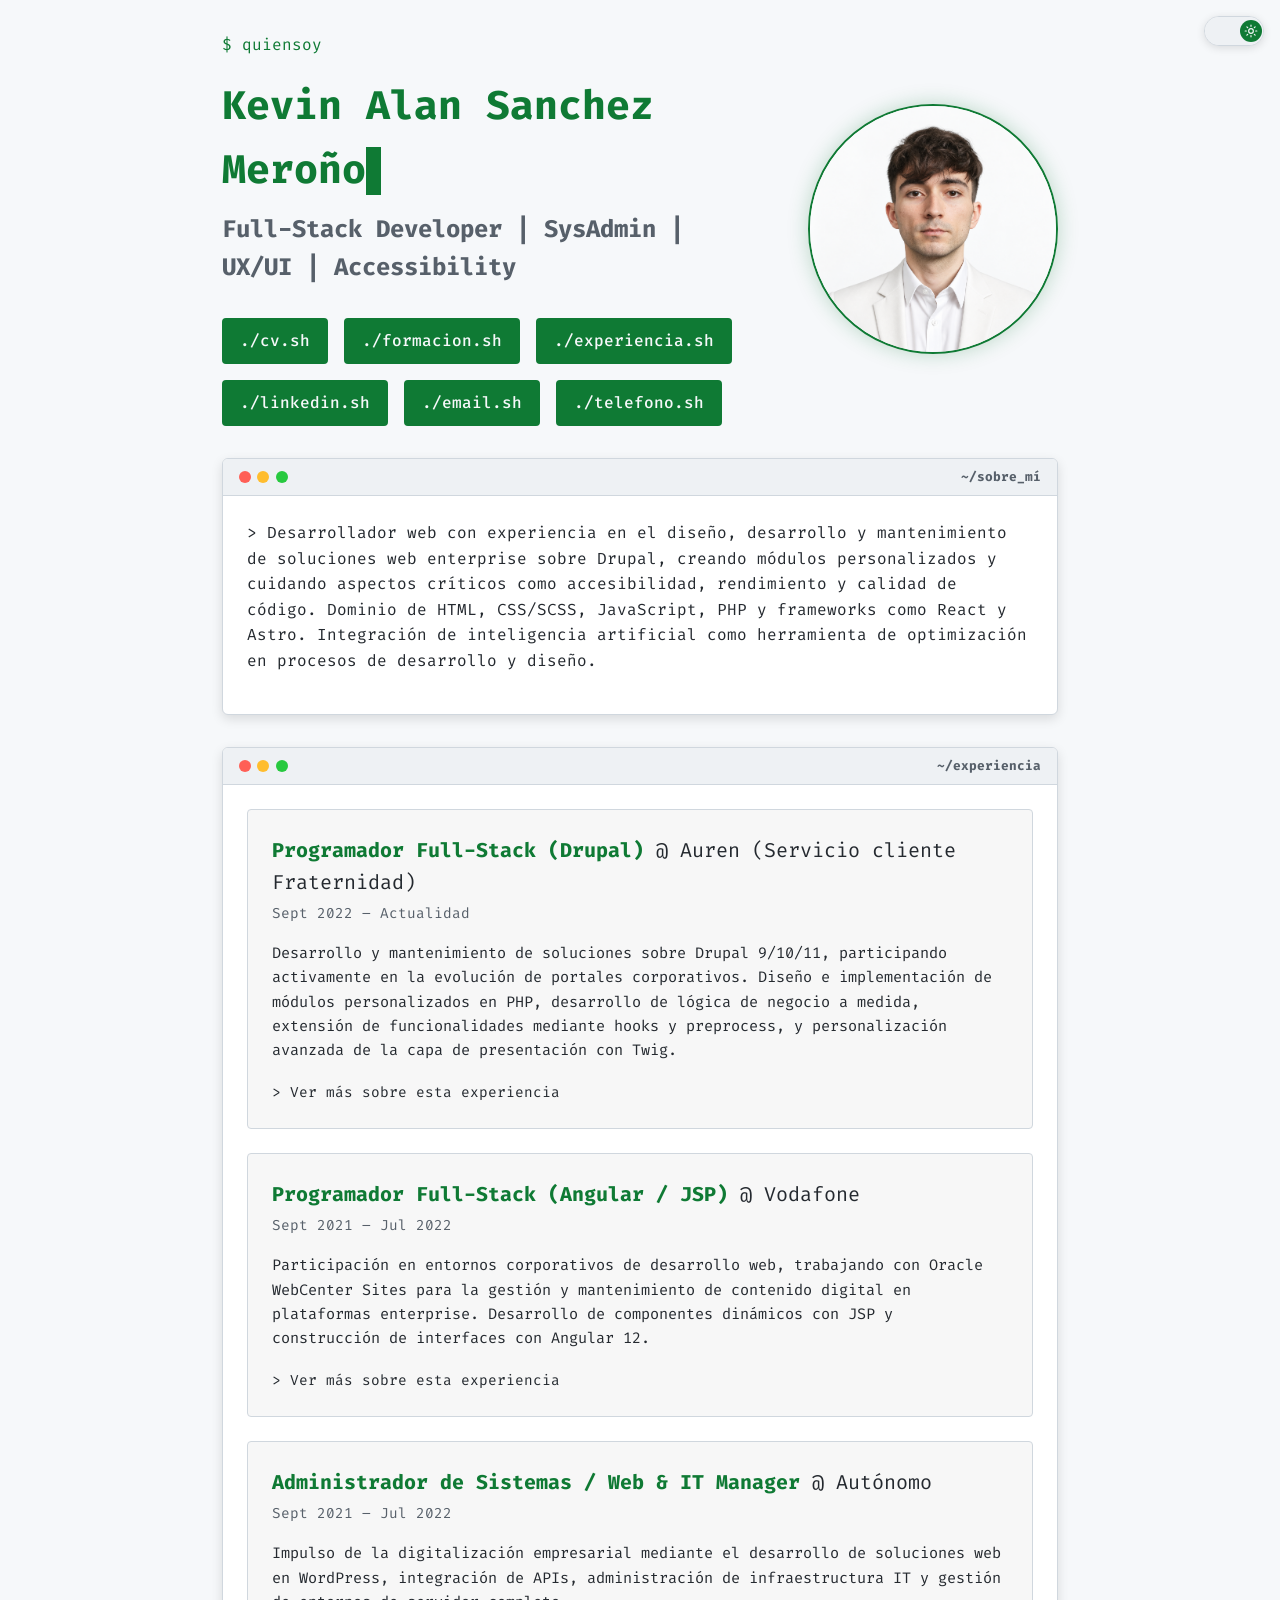
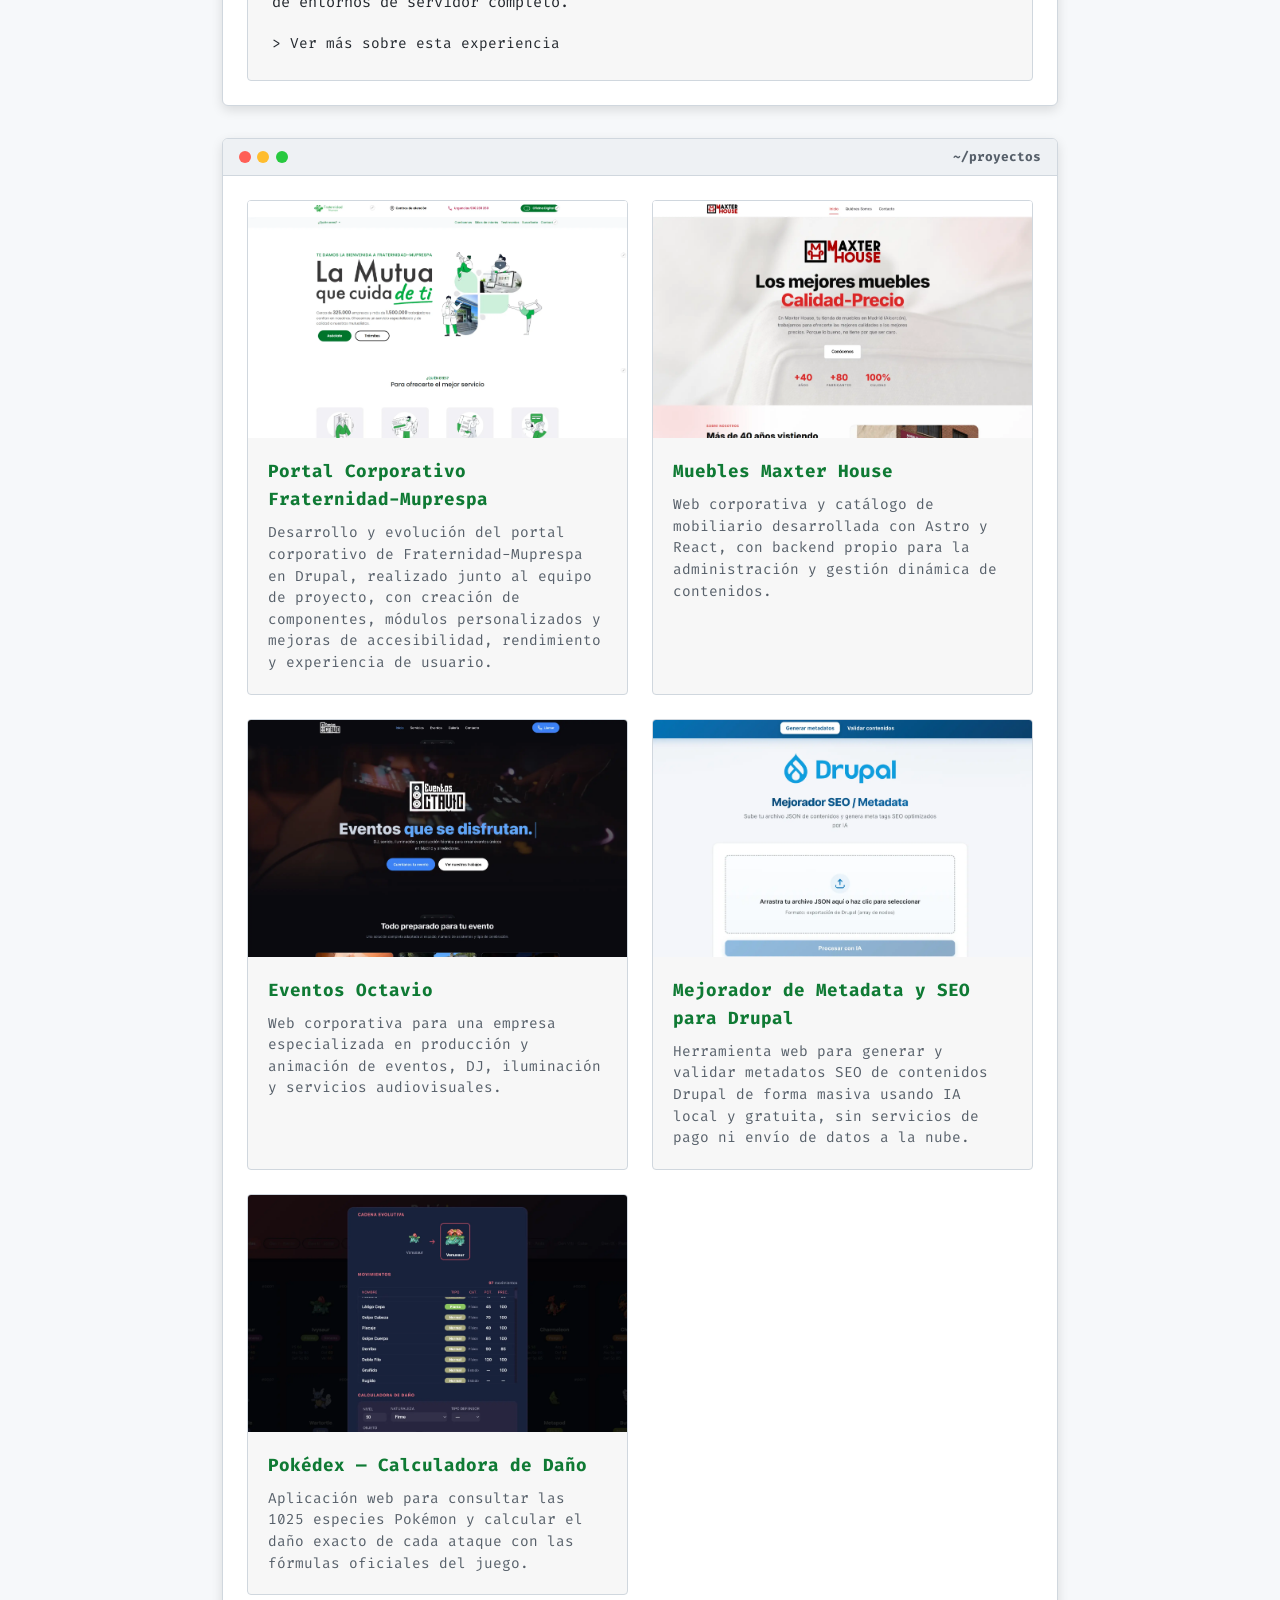
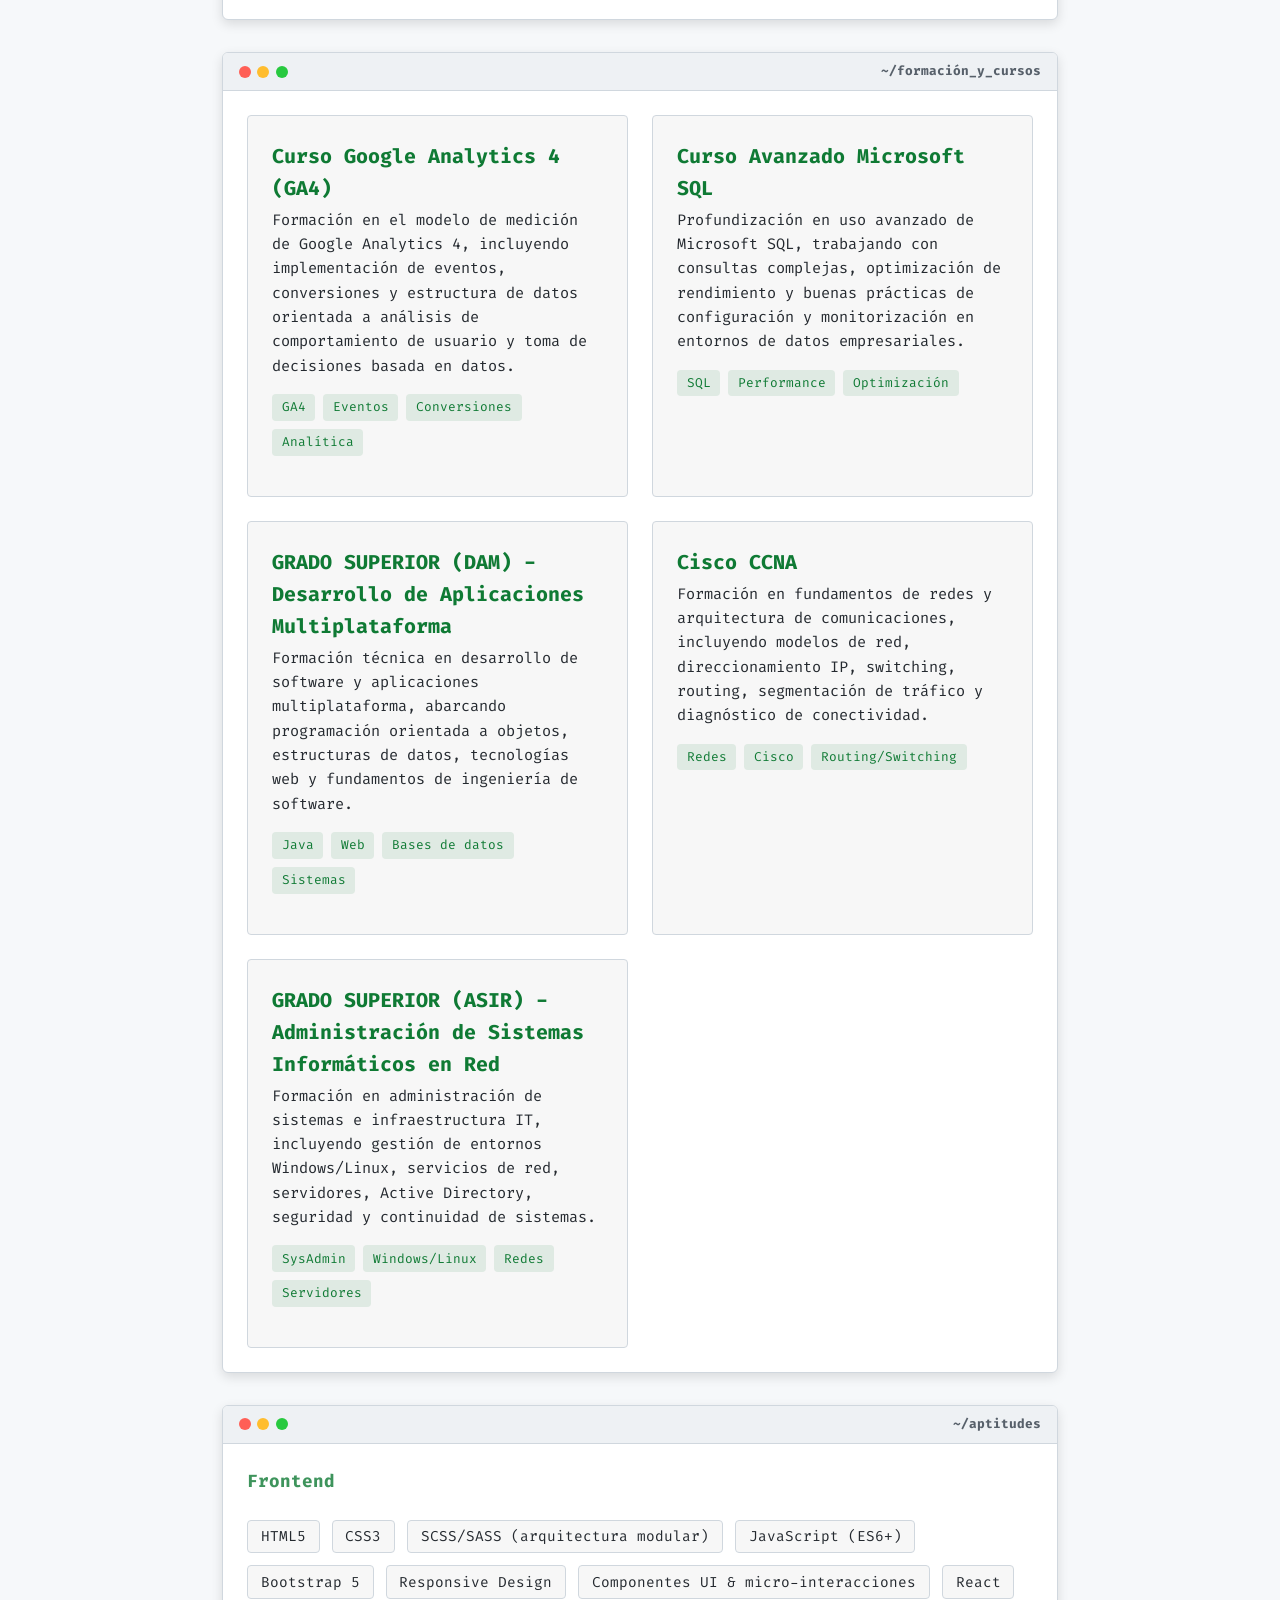
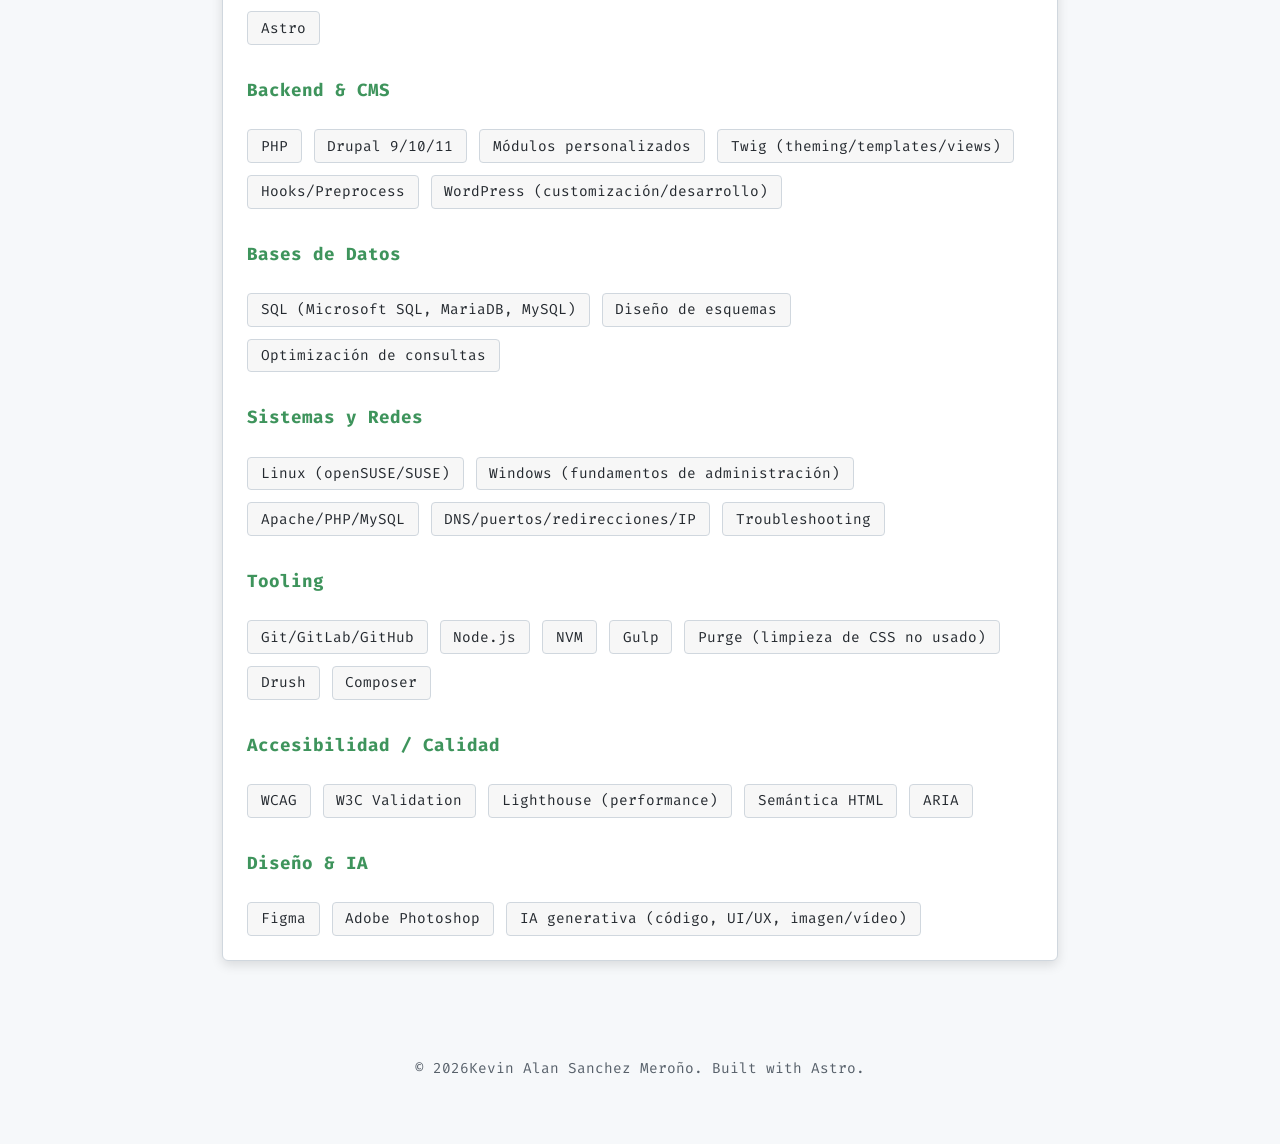
==== commit 2633dc79: "Actualización proyectos 09/2026" ====
--- a/index.html
+++ b/index.html
@@ -59,7 +59,7 @@
 
   // Iniciar la animación al cargar el componente
   typeWriter();
-})();</script><!-- Sección sobre mí --><!-- Frontmatter: Importación de datos, componente Section y estilos --><!-- Sección "Sobre mí" usando el componente Section --><!-- Sección genérica con estilo de terminal --><section id="about" class="container-window"><!-- Ventana de terminal simulada --><div class="terminal-window" data-window-title="~/sobre_mí"><!-- Encabezado de la terminal --><div class="terminal-header"><!-- Puntos decorativos de la ventana --><div class="terminal-dots" aria-label="Controles de ventana"><button type="button" class="terminal-dot red" data-action="close" aria-label="Cerrar ventana"></button><button type="button" class="terminal-dot yellow" data-action="minimize" aria-label="Minimizar ventana"></button><button type="button" class="terminal-dot green" data-action="maximize" aria-label="Maximizar ventana"></button></div><!-- Título de la sección --><h2 class="section-title">~/sobre_mí</h2></div><!-- Cuerpo de la terminal donde se inserta el contenido --><div class="terminal-body"><p class="about-text">&gt; Desarrollador web con experiencia en el diseño, desarrollo y mantenimiento de soluciones web enterprise sobre Drupal, creando módulos personalizados y cuidando aspectos críticos como accesibilidad, rendimiento y calidad de código. Dominio de HTML, CSS/SCSS, JavaScript, PHP y frameworks como React y Astro. Integración de inteligencia artificial como herramienta de optimización en procesos de desarrollo y diseño.</p></div></div></section><!-- Sección de experiencia laboral --><!-- Sección de experiencia laboral --><!-- Sección genérica con estilo de terminal --><section id="experience" class="container-window"><!-- Ventana de terminal simulada --><div class="terminal-window" data-window-title="~/experiencia"><!-- Encabezado de la terminal --><div class="terminal-header"><!-- Puntos decorativos de la ventana --><div class="terminal-dots" aria-label="Controles de ventana"><button type="button" class="terminal-dot red" data-action="close" aria-label="Cerrar ventana"></button><button type="button" class="terminal-dot yellow" data-action="minimize" aria-label="Minimizar ventana"></button><button type="button" class="terminal-dot green" data-action="maximize" aria-label="Maximizar ventana"></button></div><!-- Título de la sección --><h2 class="section-title">~/experiencia</h2></div><!-- Cuerpo de la terminal donde se inserta el contenido --><div class="terminal-body"><div class="experience-list"><a href="./experience/auren-fraternidad" class="card experience-card"><h3 class="card-title">Programador Full-Stack (Drupal) <span class="experience-company">@ Auren (Servicio cliente Fraternidad)</span></h3><p class="card-meta experience-date">Sept 2022 – Actualidad</p><p class="card-description">Desarrollo y mantenimiento de soluciones sobre Drupal 9/10/11, participando activamente en la evolución de portales corporativos. Diseño e implementación de módulos personalizados en PHP, desarrollo de lógica de negocio a medida, extensión de funcionalidades mediante hooks y preprocess, y personalización avanzada de la capa de presentación con Twig.</p><span class="card-link">&gt; Ver más sobre esta experiencia</span></a><a href="./experience/vodafone" class="card experience-card"><h3 class="card-title">Programador Full-Stack (Angular / JSP) <span class="experience-company">@ Vodafone</span></h3><p class="card-meta experience-date">Sept 2021 – Jul 2022</p><p class="card-description">Participación en entornos corporativos de desarrollo web, trabajando con Oracle WebCenter Sites para la gestión y mantenimiento de contenido digital en plataformas enterprise. Desarrollo de componentes dinámicos con JSP y construcción de interfaces con Angular 12.</p><span class="card-link">&gt; Ver más sobre esta experiencia</span></a><a href="./experience/autonomo-it" class="card experience-card"><h3 class="card-title">Administrador de Sistemas / Web &amp; IT Manager <span class="experience-company">@ Autónomo</span></h3><p class="card-meta experience-date">Sept 2021 – Jul 2022</p><p class="card-description">Impulso de la digitalización empresarial mediante el desarrollo de soluciones web en WordPress, integración de APIs, administración de infraestructura IT y gestión de entornos de servidor completo.</p><span class="card-link">&gt; Ver más sobre esta experiencia</span></a></div></div></div></section><!-- Sección de proyectos --><!-- Sección genérica con estilo de terminal --><section id="projects" class="container-window"><!-- Ventana de terminal simulada --><div class="terminal-window" data-window-title="~/proyectos"><!-- Encabezado de la terminal --><div class="terminal-header"><!-- Puntos decorativos de la ventana --><div class="terminal-dots" aria-label="Controles de ventana"><button type="button" class="terminal-dot red" data-action="close" aria-label="Cerrar ventana"></button><button type="button" class="terminal-dot yellow" data-action="minimize" aria-label="Minimizar ventana"></button><button type="button" class="terminal-dot green" data-action="maximize" aria-label="Maximizar ventana"></button></div><!-- Título de la sección --><h2 class="section-title">~/proyectos</h2></div><!-- Cuerpo de la terminal donde se inserta el contenido --><div class="terminal-body"><div class="card-grid"><a href="./projects/portal-fraternidad" class="card project-card"><div class="project-card__image"><img src="./images/projects/landingFraternidad.webp" alt="Portal Corporativo Fraternidad-Muprespa" loading="lazy"></div><div class="project-card__content"><h3 class="card-title project-card__title">Portal Corporativo Fraternidad-Muprespa</h3><p class="project-card__description">Desarrollo y evolución del portal corporativo de Fraternidad-Muprespa en Drupal, realizado junto al equipo de proyecto, con creación de componentes, módulos personalizados y mejoras de accesibilidad, rendimiento y experiencia de usuario.</p></div></a><a href="./projects/muebles-maxter-house" class="card project-card"><div class="project-card__image"><img src="./images/projects/maxterHouse.webp" alt="Muebles Maxter House" loading="lazy"></div><div class="project-card__content"><h3 class="card-title project-card__title">Muebles Maxter House</h3><p class="project-card__description">Web corporativa y catálogo de mobiliario desarrollada con Astro y React, con backend propio para la administración y gestión dinámica de contenidos.</p></div></a><a href="./projects/eventos-octavio" class="card project-card"><div class="project-card__image"><img src="./images/projects/eventosOctavio.webp" alt="Eventos Octavio" loading="lazy"></div><div class="project-card__content"><h3 class="card-title project-card__title">Eventos Octavio</h3><p class="project-card__description">Web corporativa para una empresa especializada en producción y animación de eventos, DJ, iluminación y servicios audiovisuales.</p></div></a></div></div></div></section><!-- Sección de formación y cursos --><!-- Sección de proyectos y formación --><!-- Sección genérica con estilo de terminal --><section id="education" class="container-window"><!-- Ventana de terminal simulada --><div class="terminal-window" data-window-title="~/formación_y_cursos"><!-- Encabezado de la terminal --><div class="terminal-header"><!-- Puntos decorativos de la ventana --><div class="terminal-dots" aria-label="Controles de ventana"><button type="button" class="terminal-dot red" data-action="close" aria-label="Cerrar ventana"></button><button type="button" class="terminal-dot yellow" data-action="minimize" aria-label="Minimizar ventana"></button><button type="button" class="terminal-dot green" data-action="maximize" aria-label="Maximizar ventana"></button></div><!-- Título de la sección --><h2 class="section-title">~/formación_y_cursos</h2></div><!-- Cuerpo de la terminal donde se inserta el contenido --><div class="terminal-body"><div class="card-grid"><a href="./formacion/google-analytics-4" aria-label="Ver detalles de Curso Google Analytics 4 (GA4)" class="card education-card"><h3 class="card-title">Curso Google Analytics 4 (GA4)</h3><p class="card-description">Formación en el modelo de medición de Google Analytics 4, incluyendo implementación de eventos, conversiones y estructura de datos orientada a análisis de comportamiento de usuario y toma de decisiones basada en datos.</p><div class="tech-tags"><span class="tech-tag">GA4</span><span class="tech-tag">Eventos</span><span class="tech-tag">Conversiones</span><span class="tech-tag">Analítica</span></div></a><a href="./formacion/microsoft-sql-avanzado" aria-label="Ver detalles de Curso Avanzado Microsoft SQL" class="card education-card"><h3 class="card-title">Curso Avanzado Microsoft SQL</h3><p class="card-description">Profundización en uso avanzado de Microsoft SQL, trabajando con consultas complejas, optimización de rendimiento y buenas prácticas de configuración y monitorización en entornos de datos empresariales.</p><div class="tech-tags"><span class="tech-tag">SQL</span><span class="tech-tag">Performance</span><span class="tech-tag">Optimización</span></div></a><a href="./formacion/dam" aria-label="Ver detalles de GRADO SUPERIOR (DAM) - Desarrollo de Aplicaciones Multiplataforma" class="card education-card"><h3 class="card-title">GRADO SUPERIOR (DAM) - Desarrollo de Aplicaciones Multiplataforma</h3><p class="card-description">Formación técnica en desarrollo de software y aplicaciones multiplataforma, abarcando programación orientada a objetos, estructuras de datos, tecnologías web y fundamentos de ingeniería de software.</p><div class="tech-tags"><span class="tech-tag">Java</span><span class="tech-tag">Web</span><span class="tech-tag">Bases de datos</span><span class="tech-tag">Sistemas</span></div></a><a href="./formacion/cisco-ccna" aria-label="Ver detalles de Cisco CCNA" class="card education-card"><h3 class="card-title">Cisco CCNA</h3><p class="card-description">Formación en fundamentos de redes y arquitectura de comunicaciones, incluyendo modelos de red, direccionamiento IP, switching, routing, segmentación de tráfico y diagnóstico de conectividad.</p><div class="tech-tags"><span class="tech-tag">Redes</span><span class="tech-tag">Cisco</span><span class="tech-tag">Routing/Switching</span></div></a><a href="./formacion/asir" aria-label="Ver detalles de GRADO SUPERIOR (ASIR) - Administración de Sistemas Informáticos en Red" class="card education-card"><h3 class="card-title">GRADO SUPERIOR (ASIR) - Administración de Sistemas Informáticos en Red</h3><p class="card-description">Formación en administración de sistemas e infraestructura IT, incluyendo gestión de entornos Windows/Linux, servicios de red, servidores, Active Directory, seguridad y continuidad de sistemas.</p><div class="tech-tags"><span class="tech-tag">SysAdmin</span><span class="tech-tag">Windows/Linux</span><span class="tech-tag">Redes</span><span class="tech-tag">Servidores</span></div></a></div></div></div></section><!-- Sección de habilidades --><!-- Sección de habilidades --><!-- Sección genérica con estilo de terminal --><section id="skills" class="container-window"><!-- Ventana de terminal simulada --><div class="terminal-window" data-window-title="~/aptitudes"><!-- Encabezado de la terminal --><div class="terminal-header"><!-- Puntos decorativos de la ventana --><div class="terminal-dots" aria-label="Controles de ventana"><button type="button" class="terminal-dot red" data-action="close" aria-label="Cerrar ventana"></button><button type="button" class="terminal-dot yellow" data-action="minimize" aria-label="Minimizar ventana"></button><button type="button" class="terminal-dot green" data-action="maximize" aria-label="Maximizar ventana"></button></div><!-- Título de la sección --><h2 class="section-title">~/aptitudes</h2></div><!-- Cuerpo de la terminal donde se inserta el contenido --><div class="terminal-body"><div class="skills-container"><div class="skill-category"><h3 class="category-title">Frontend</h3><div class="skills-grid"><button type="button" class="skill-item" data-skill="HTML5">HTML5</button><button type="button" class="skill-item" data-skill="CSS3">CSS3</button><button type="button" class="skill-item" data-skill="SCSS/SASS (arquitectura modular)">SCSS/SASS (arquitectura modular)</button><button type="button" class="skill-item" data-skill="JavaScript (ES6+)">JavaScript (ES6+)</button><button type="button" class="skill-item" data-skill="Bootstrap 5">Bootstrap 5</button><button type="button" class="skill-item" data-skill="Responsive Design">Responsive Design</button><button type="button" class="skill-item" data-skill="Componentes UI &amp; micro-interacciones">Componentes UI &amp; micro-interacciones</button><button type="button" class="skill-item" data-skill="React">React</button><button type="button" class="skill-item" data-skill="Astro">Astro</button></div></div><div class="skill-category"><h3 class="category-title">Backend &amp; CMS</h3><div class="skills-grid"><button type="button" class="skill-item" data-skill="PHP">PHP</button><button type="button" class="skill-item" data-skill="Drupal 9/10/11">Drupal 9/10/11</button><button type="button" class="skill-item" data-skill="Módulos personalizados">Módulos personalizados</button><button type="button" class="skill-item" data-skill="Twig (theming/templates/views)">Twig (theming/templates/views)</button><button type="button" class="skill-item" data-skill="Hooks/Preprocess">Hooks/Preprocess</button><button type="button" class="skill-item" data-skill="WordPress (customización/desarrollo)">WordPress (customización/desarrollo)</button></div></div><div class="skill-category"><h3 class="category-title">Bases de Datos</h3><div class="skills-grid"><button type="button" class="skill-item" data-skill="SQL (Microsoft SQL, MariaDB, MySQL)">SQL (Microsoft SQL, MariaDB, MySQL)</button><button type="button" class="skill-item" data-skill="Diseño de esquemas">Diseño de esquemas</button><button type="button" class="skill-item" data-skill="Optimización de consultas">Optimización de consultas</button></div></div><div class="skill-category"><h3 class="category-title">Sistemas y Redes</h3><div class="skills-grid"><button type="button" class="skill-item" data-skill="Linux (openSUSE/SUSE)">Linux (openSUSE/SUSE)</button><button type="button" class="skill-item" data-skill="Windows (fundamentos de administración)">Windows (fundamentos de administración)</button><button type="button" class="skill-item" data-skill="Apache/PHP/MySQL">Apache/PHP/MySQL</button><button type="button" class="skill-item" data-skill="DNS/puertos/redirecciones/IP">DNS/puertos/redirecciones/IP</button><button type="button" class="skill-item" data-skill="Troubleshooting">Troubleshooting</button></div></div><div class="skill-category"><h3 class="category-title">Tooling</h3><div class="skills-grid"><button type="button" class="skill-item" data-skill="Git/GitLab/GitHub">Git/GitLab/GitHub</button><button type="button" class="skill-item" data-skill="Node.js">Node.js</button><button type="button" class="skill-item" data-skill="NVM">NVM</button><button type="button" class="skill-item" data-skill="Gulp">Gulp</button><button type="button" class="skill-item" data-skill="Purge (limpieza de CSS no usado)">Purge (limpieza de CSS no usado)</button><button type="button" class="skill-item" data-skill="Drush">Drush</button><button type="button" class="skill-item" data-skill="Composer">Composer</button></div></div><div class="skill-category"><h3 class="category-title">Accesibilidad / Calidad</h3><div class="skills-grid"><button type="button" class="skill-item" data-skill="WCAG">WCAG</button><button type="button" class="skill-item" data-skill="W3C Validation">W3C Validation</button><button type="button" class="skill-item" data-skill="Lighthouse (performance)">Lighthouse (performance)</button><button type="button" class="skill-item" data-skill="Semántica HTML">Semántica HTML</button><button type="button" class="skill-item" data-skill="ARIA">ARIA</button></div></div><div class="skill-category"><h3 class="category-title">Diseño &amp; IA</h3><div class="skills-grid"><button type="button" class="skill-item" data-skill="Figma">Figma</button><button type="button" class="skill-item" data-skill="Adobe Photoshop">Adobe Photoshop</button><button type="button" class="skill-item" data-skill="IA generativa (código, UI/UX, imagen/vídeo)">IA generativa (código, UI/UX, imagen/vídeo)</button></div></div></div></div></div></section><div class="skill-overlay" id="skill-overlay"><div class="terminal-window skill-modal"><div class="terminal-header"><div class="terminal-dots"><button type="button" class="terminal-dot red" id="skill-modal-close" aria-label="Cerrar"></button></div><h3 class="section-title" id="skill-modal-title"></h3></div><div class="terminal-body"><p class="skill-modal-description" id="skill-modal-description"></p><h4 class="skill-modal-heading">Tareas principales:</h4><ul class="skill-modal-tasks" id="skill-modal-tasks"></ul></div></div></div><script>(function(){const skillDescriptions = {"HTML5":{"description":"Desarrollo de estructuras semánticas y accesibles siguiendo las especificaciones HTML5, garantizando marcado válido, jerarquía correcta y compatibilidad cross-browser.","tasks":["Maquetación semántica con elementos estructurales (header, nav, main, article, section, footer) para mejorar SEO y accesibilidad","Formularios accesibles con validación nativa, atributos de restricción y feedback visual en tiempo real","Uso de data attributes para estado, interactividad y comunicación entre componentes JavaScript","Integración de contenido multimedia con video, audio, picture y canvas siguiendo buenas prácticas de rendimiento","Optimización del DOM para mejor rendimiento, incluyendo reducción de anidación y elementos innecesarios"]},"CSS3":{"description":"Diseño visual responsivo con técnicas modernas de CSS3, incluyendo layouts flexibles, animaciones y sistemas de diseño escalables.","tasks":["Layouts con Flexbox para alineación unidimensional y CSS Grid para layouts bidimensionales complejos","Animaciones y transiciones CSS para micro-interacciones que mejoran la experiencia de usuario","Media queries y mobile-first approach para diseño responsivo multi-dispositivo","Custom Properties (variables CSS) para sistemas de diseño y temas consistentes","Container queries para componentes adaptables independientes del viewport"]},"SCSS/SASS (arquitectura modular)":{"description":"Preprocesador CSS para arquitectura de estilos escalable y mantenible en proyectos de cualquier tamaño.","tasks":["Arquitectura de estilos con metodologías BEM, ITCSS o SMACSS para organizar el código","Mixins y funciones para reutilización de patrones y reducción de duplicación","Variables, mapas y operaciones para sistema de diseño parametrizable","Imports modulares, parciales y composición de archivos para mantenimiento eficiente","Compilación optimizada con Gulp o Webpack, incluyendo minificación y sourcemaps"]},"JavaScript (ES6+)":{"description":"Programación client-side moderna con ECMAScript 2015+, aplicada a interfaces interactivas y comunicación con backends.","tasks":["DOM manipulation y event handling con delegación de eventos y optimización de rendimiento","Fetch API, async/await y manejo de promesas para comunicación con APIs REST","Desarrollo de componentes interactivos con vanilla JS y patrones de diseño modulares","Módulos ES6 con import/export para código organizado y tree-shaking","Validación de formularios, feedback visual y manejo de estados de carga"]},"Bootstrap 5":{"description":"Framework CSS para desarrollo rápido de interfaces responsivas con sistema de grid, componentes UI y utilidades predefinidas.","tasks":["Sistema de grid responsivo (container, row, col) con breakpoints personalizados","Componentes UI accesibles: modals, cards, navbars, dropdowns, tooltips y alerts","Clases utilitarias para spacing, text, flex, display y positioning","Personalización profunda con variables SCSS y overrides del design tokens","Integración con JavaScript vanilla (sin dependencia de jQuery)"]},"Responsive Design":{"description":"Diseño adaptativo que se ajusta a cualquier tamaño de pantalla, garantizando experiencia consistente en desktop, tablet y móvil.","tasks":["Mobile-first approach: diseño desde dispositivos pequeños escalando a mayores","Breakpoints estratégicos basados en contenido y patrones de uso reales","Imágenes responsivas con srcset, sizes y picture para optimización de carga","Touch interactions y gestos optimizados para dispositivos táctiles","Testing cross-browser y cross-device con herramientas de emulación y dispositivos reales"]},"Componentes UI & micro-interacciones":{"description":"Creación de elementos interactivos que mejoran la experiencia de usuario mediante feedback visual y transiciones significativas.","tasks":["Botones con estados hover, active, disabled y focus-visible para accesibilidad","Formularios con validación en tiempo real, mensajes de error y feedback visual","Navegación con transiciones suaves, menús responsivos y breadcrumbs dinámicos","Loading states, skeleton screens y transiciones de carga progresiva","Tooltips, dropdowns, modals y menús contextuales con animaciones"]},"React":{"description":"Biblioteca para interfaces de usuario basadas en componentes, permitiendo arquitecturas modulares y reutilizables.","tasks":["Desarrollo de componentes funcionales con hooks (useState, useEffect, useContext, useRef)","Gestión de estado local y global con patrones de lifting state up y context API","Efectos secundarios, suscripciones y limpieza con useEffect","Props drilling, composición de componentes y render props","Integración con APIs REST/GraphQL, manejo de loading states y error boundaries"]},"Astro":{"description":"Framework estático para sitios web orientados al contenido, con arquitectura islands para interactividad selectiva.","tasks":["Generación de sitios estáticos de alto rendimiento con SSR/SSG","Islas de interactividad: componentes interactivos con framework optimal (React, Vue, Svelte)","Routing dinámico con carpetas, páginas y API endpoints","Optimización automática de assets: imágenes, fuentes, CSS y JavaScript","Integración multi-framework en un mismo proyecto para máximo rendimiento"]},"PHP":{"description":"Lenguaje de script del lado del servidor ampliamente utilizado para desarrollo web, APIs y sistemas de gestión de contenido.","tasks":["Desarrollo de lógica de negocio server-side con arquitectura MVC","APIs RESTful y endpoints personalizados con autenticación y validación","Gestión de sesiones, cookies y autenticación de usuarios","Integración con bases de datos MySQL/MariaDB usando PDO y prepared statements","Composer para gestión de dependencias, autoloading PSR-4 y scripts de optimización"]},"Drupal 9/10/11":{"description":"CMS enterprise para sitios web complejos y portales corporativos, con arquitectura modular y extensible.","tasks":["Desarrollo de módulos personalizados en PHP con hooks, plugins y servicios","Theming avanzado con Twig: plantillas, preprocess, suggestions y valores de tema","Configuración de content types, views, block layouts y campos personalizados","Gestión de permisos, roles y políticas de acceso granulares","Migraciones entre versiones, actualizaciones de core y módulos contrib"]},"Módulos personalizados":{"description":"Creación de funcionalidades a medida en Drupal, extendiendo el core para cumplir requisitos específicos de negocio.","tasks":["Definición de hooks (hook_node, hook_form, hook_entity) y alteraciones","Formularios API con validación, lógica de negocio y handlers personalizados","Entidades content y config personalizadas con campos y displays","Jobs programados, colas de mensajes y procesamiento asíncrono","Integración con servicios externos mediante APIs y webhooks"]},"Twig (theming/templates/views)":{"description":"Motor de plantillas para Drupal con sintaxis segura, extensible y orientada a la presentación.","tasks":["Plantillas base con herencia (extends/block) y componentes reutilizables","Filtros y funciones personalizadas para lógica de presentación","Preprocess functions en PHP para preparar variables de template","Responsive images, lazy loading y optimización de rendering","Debugging con dump() y twiggodebug para desarrollo eficiente"]},"Hooks/Preprocess":{"description":"Sistema de eventos de Drupal para extender funcionalidades sin modificar el core.","tasks":["Implementación de hooks para alterar comportamiento de entidades, formularios y vistas","Preprocess functions para variables de template: nodos, bloques, vistas y páginas","Event subscribers con Symfony EventDispatcher para lógica personalizada","Plugin discovery y derivers para extensibilidad de módulos","Drupal services y dependency injection para arquitectura desacoplada"]},"WordPress (customización/desarrollo)":{"description":"CMS popular para blogs, tiendas y sitios corporativos, con ecosistema extenso de themes y plugins.","tasks":["Desarrollo de themes personalizados con template hierarchy y customizer API","Creación de plugins con Custom Post Types, taxonomías y meta boxes","Gestión de campos personalizados con ACF (Advanced Custom Fields)","WooCommerce para e-commerce: productos, carrito, checkout y pasarelas de pago","Optimización de rendimiento: caching, CDN, optimización de queries y lazy loading"]},"SQL (Microsoft SQL, MariaDB, MySQL)":{"description":"Lenguaje de consulta para gestión y manipulación de bases de datos relacionales en entornos empresariales.","tasks":["Consultas SELECT complejas con JOINs, subconsultas, CTEs y window functions","Inserción, actualización y eliminación de datos con transacciones y locking","Procedimientos almacenados, funciones y triggers para lógica de negocio en BD","Vistas, índices y estadísticas para optimización de rendimiento","Gestión de permisos, usuarios y auditoría de acceso a datos"]},"Diseño de esquemas":{"description":"Planificación y creación de estructuras de bases de datos eficientes, escalables y mantenibles.","tasks":["Normalización (1NF, 2NF, 3NF, BCNF) para eliminación de redundancia","Diseño de relaciones (1:1, 1:N, N:M) con foreign keys e integridad referencial","Índices estratégicos para optimización de consultas frecuentes","Diagramas ER (Entity-Relationship) para documentación y comunicación","Migraciones y versionado de esquemas con herramientas como Drush o Laravel"]},"Optimización de consultas":{"description":"Mejora del rendimiento en bases de datos mediante análisis, reestructuración y técnicas de caching.","tasks":["Análisis de planes de ejecución (EXPLAIN) para identificar cuellos de botella","Optimización de índices, estadísticas y configuración de motor de BD","Rewriting de consultas lentas: eliminación de N+1, uso de EXISTS vs IN","Cache de consultas con Redis/Memcached y cache de resultados de BD","Particionado y sharding para grandes volúmenes de datos"]},"Linux (openSUSE/SUSE)":{"description":"Administración de sistemas operativos Linux en entornos empresariales, con foco en servidores web y servicios.","tasks":["Gestión de paquetes con zypper/RPM y administración de repositorios","Configuración de servicios systemd, daemon management y boot optimization","Administración de usuarios, permisos, grupos y políticas de acceso","Firewall con firewalld o iptables, hardening de seguridad del sistema","Monitoring con top, htop, vmstat, iostat y herramientas de diagnóstico CLI"]},"Windows (fundamentos de administración)":{"description":"Gestión de sistemas operativos Windows Server y cliente en entornos corporativos.","tasks":["Administración de Active Directory: usuarios, grupos, OUs y políticas de dominio","GPOs (Group Policy Objects) para configuración centralizada de equipos","PowerShell para automatización de tareas y administración remota","Gestión de servicios IIS para hosting de aplicaciones web ASP.NET","Troubleshooting de red, rendimiento y servicios del sistema"]},"Apache/PHP/MySQL":{"description":"Stack LAMP clásico para hosting de aplicaciones web, con configuración y optimización de cada componente.","tasks":["Configuración de virtual hosts con SSL/TLS y redirecciones","Mod rewrite para URLs amigables y reglas de reescritura","Gestión de pools PHP-FPM para optimización de rendimiento","Optimización de MySQL/MariaDB: buffers, queries cache y configuración","SSL/TLS con Let's Encrypt, headers de seguridad y hardening"]},"DNS/puertos/redirecciones/IP":{"description":"Gestión de infraestructura de red para servicios web, incluyendo resolución de nombres y conectividad.","tasks":["Configuración de registros DNS (A, CNAME, MX, TXT, SPF, DKIM)","Gestión de puertos, firewalls y reglas de tráfico entrante/saliente","Redirecciones 301/302 y rewrite rules para URLs canónicas","IPs estáticas, DHCP y planificación de subredes","Diagnóstico con dig, nslookup, traceroute y netstat"]},"Troubleshooting":{"description":"Resolución sistemática de problemas técnicos en sistemas, redes y aplicaciones web.","tasks":["Análisis de logs del servidor (Apache, Nginx) y aplicación (PHP, Node.js)","Diagnóstico de errores de red: conectividad, DNS, puertos y certificados SSL","Debugging de código con var_dump, Xdebug, console.log y herramientas de profiling","Resolución de conflictos de dependencias, versiones y entornos","Performance profiling, bottleneck identification y optimización de rendimiento"]},"Git/GitLab/GitHub":{"description":"Control de versiones distribuido y plataformas de colaboración para desarrollo de software en equipo.","tasks":["Flujos de trabajo: Git Flow, Trunk-Based Development y feature branches","Pull/Merge Requests con revisiones de código, comentarios y aprobaciones","Resolución de conflictos de merge con estrategias de rebase y merge","CI/CD pipelines con GitLab CI o GitHub Actions para build, test y deploy","Branch management, release tagging y gestión de versiones semánticas"]},"Node.js":{"description":"Runtime de JavaScript para desarrollo server-side, tooling y automatización de procesos.","tasks":["Desarrollo de APIs REST con Express, Fastify o Koa","Scripts de build, automatización de tareas y procesamiento de archivos","Gestión de paquetes con npm, yarn o pnpm y resolución de dependencias","Desarrollo de CLIs, herramientas y utilidades de línea de comandos","Streaming, procesamiento de datos y manejo de E/S asíncrono"]},"NVM":{"description":"Node Version Manager para gestión de múltiples versiones de Node.js en el mismo sistema.","tasks":["Instalación y cambio entre versiones de Node.js (LTS, current, especificas)","Configuración de versión por proyecto con .nvmrc para consistencia de equipo","Actualización segura de versiones sin afectar proyectos existentes","Resolución de conflictos de versiones entre proyectos","Uso en entornos CI/CD para reproducibilidad de builds"]},"Gulp":{"description":"Task runner basado en streams para automatización de flujos de trabajo front-end.","tasks":["Compilación de SCSS/LESS a CSS con sourcemaps y autoprefixer","Minificación, concatenación y optimización de assets (CSS, JS, imágenes)","Watch tasks para desarrollo en vivo con BrowserSync (live reload)","Procesamiento de imágenes: resize, optimize, WebP conversion","Pipeline de build completo para desarrollo y producción"]},"Purge (limpieza de CSS no usado)":{"description":"Herramienta de purgado de CSS que elimina selectores no utilizados para reducir el tamaño final de los estilos en producción.","tasks":["Análisis estático de templates y JS para detectar clases CSS en uso","Eliminación automática de reglas CSS no referenciadas en el HTML/JS","Integración con Gulp en pipeline de build para purgado automático","Configuración de safelist para clases dinámicas, utilidades y estados","Reducción significativa del tamaño de archivos CSS en producción"]},"Drush":{"description":"CLI de Drupal para gestión, mantenimiento y automatización de tareas en sitios Drupal.","tasks":["Actualizaciones de core y módulos con drush up y composer","Import/export de configuración con config-import y config-export","Limpieza de caché, datos de prueba y optimización de base de datos","Migraciones, seeds y generación de contenido de prueba","Generación de código con Devel y debug de rendimiento"]},"Composer":{"description":"Gestor de dependencias para PHP, estándar en proyectos modernos de Drupal y Symfony.","tasks":["Instalación y actualización de librerías con versionado semántico","Autoload PSR-4 para namespaces y organización de código","Scripts post-install y post-update para automatización de tareas","Repositorios privados, mirrors y lock file para reproducibilidad","Optimización de producción con --no-dev y composer install --optimize-autoloader"]},"WCAG":{"description":"Web Content Accessibility Guidelines: estándar internacional para accesibilidad web, asegurando que el contenido sea usable por todas las personas.","tasks":["Evaluación contra niveles A, AA y AAA según requisitos del proyecto","Contraste de colores, tamaño de texto y espaciado para legibilidad","Navegación completa por teclado sin trampas de foco","Contenido alternativo para imágenes, video y audio","Testing con lectores de pantalla (NVDA, VoiceOver, JAWS) y herramientas automatizadas"]},"W3C Validation":{"description":"Validación de código según estándares del W3C para garantizar compatibilidad y correcto funcionamiento.","tasks":["Validación de HTML con W3C Markup Validation Service","Validación de CSS con W3C CSS Validation Service","Corrección de errores de sintaxis y advertencias de especificación","Adherencia a estándares para máxima compatibilidad cross-browser","Testing en múltiples navegadores y dispositivos"]},"Lighthouse (performance)":{"description":"Herramienta de auditoría de Google para evaluar rendimiento, accesibilidad, SEO y mejores prácticas.","tasks":["Análisis de performance: FCP, LCP, CLS, TTI y Speed Index","Optimización de Core Web Vitals para mejora de ranking en Google","Auditoría de accesibilidad con scoring y recomendaciones específicas","SEO scoring: meta tags, estructura, sitemap y structured data","Best practices: HTTPS, XSS protection, optimized images"]},"Semántica HTML":{"description":"Uso correcto y consciente de elementos HTML para estructura, significado y accesibilidad del contenido.","tasks":["Selección de elementos apropiados: article, section, nav, aside, main","Jerarquía correcta de headings (h1-h6) para estructura lógica","Listas, tablas y formularios con elementos semánticos correctos","Microdata y Schema.org para SEO y rich snippets","Document outline y estructura lógica navegable por screen readers"]},"ARIA":{"description":"Accessible Rich Internet Applications: atributos para mejorar accesibilidad de widgets dinámicos y componentes interactivos.","tasks":["Roles ARIA para widgets personalizados: role=\"button\", role=\"dialog\", role=\"tablist\"","Estados y propiedades: aria-expanded, aria-hidden, aria-selected, aria-live","Live regions para actualizaciones dinámicas sin refrescar la página","Labels y descripciones: aria-label, aria-labelledby, aria-describedby","Testing con screen readers para verificar implementación correcta"]},"Figma":{"description":"Herramienta de diseño UI/UX basada en la nube para prototipado, diseño de interfaces y sistemas de diseño.","tasks":["Diseño de interfaces de usuario con componentes y estilos reutilizables","Prototipos interactivos con flujos de navegación y transiciones","Design systems: libraries de componentes, tokens de diseño y documentación","Auto-layout, variants y componentes con propiedades para flexibilidad","Handoff de diseño a desarrollo con inspect, código generado y assets"]},"Adobe Photoshop":{"description":"Editor de imágenes profesional para optimización, creación y manipulación de gráficos web.","tasks":["Optimización de imágenes para web: formato, compresión, WebP y responsive images","Recorte, redimensionamiento y artboards para múltiples resoluciones","Retoces, ajustes de color y corrección tonal para consistencia visual","Creación de gráficos, iconos y elementos UI para interfaces","Exportación de assets en múltiples formatos y tamaños para desarrollo"]},"IA generativa (código, UI/UX, imagen/vídeo)":{"description":"Integración de herramientas de inteligencia artificial generativa para potenciar productividad, creatividad y eficiencia en desarrollo y diseño.","tasks":["Generación y refinamiento de código como soporte a desarrollo (Copilot, Claude, GPT)","Ideación de soluciones UI/UX y prototipado asistido por IA","Creación de contenido visual con herramientas de IA (Stable Diffusion, Midjourney, DALL-E)","Automatización de tareas repetitivas: documentación, testing, code review","Análisis de patrones, optimización de procesos y mejora continua asistida por IA"]}};
+})();</script><!-- Sección sobre mí --><!-- Frontmatter: Importación de datos, componente Section y estilos --><!-- Sección "Sobre mí" usando el componente Section --><!-- Sección genérica con estilo de terminal --><section id="about" class="container-window"><!-- Ventana de terminal simulada --><div class="terminal-window" data-window-title="~/sobre_mí"><!-- Encabezado de la terminal --><div class="terminal-header"><!-- Puntos decorativos de la ventana --><div class="terminal-dots" aria-label="Controles de ventana"><button type="button" class="terminal-dot red" data-action="close" aria-label="Cerrar ventana"></button><button type="button" class="terminal-dot yellow" data-action="minimize" aria-label="Minimizar ventana"></button><button type="button" class="terminal-dot green" data-action="maximize" aria-label="Maximizar ventana"></button></div><!-- Título de la sección --><h2 class="section-title">~/sobre_mí</h2></div><!-- Cuerpo de la terminal donde se inserta el contenido --><div class="terminal-body"><p class="about-text">&gt; Desarrollador web con experiencia en el diseño, desarrollo y mantenimiento de soluciones web enterprise sobre Drupal, creando módulos personalizados y cuidando aspectos críticos como accesibilidad, rendimiento y calidad de código. Dominio de HTML, CSS/SCSS, JavaScript, PHP y frameworks como React y Astro. Integración de inteligencia artificial como herramienta de optimización en procesos de desarrollo y diseño.</p></div></div></section><!-- Sección de experiencia laboral --><!-- Sección de experiencia laboral --><!-- Sección genérica con estilo de terminal --><section id="experience" class="container-window"><!-- Ventana de terminal simulada --><div class="terminal-window" data-window-title="~/experiencia"><!-- Encabezado de la terminal --><div class="terminal-header"><!-- Puntos decorativos de la ventana --><div class="terminal-dots" aria-label="Controles de ventana"><button type="button" class="terminal-dot red" data-action="close" aria-label="Cerrar ventana"></button><button type="button" class="terminal-dot yellow" data-action="minimize" aria-label="Minimizar ventana"></button><button type="button" class="terminal-dot green" data-action="maximize" aria-label="Maximizar ventana"></button></div><!-- Título de la sección --><h2 class="section-title">~/experiencia</h2></div><!-- Cuerpo de la terminal donde se inserta el contenido --><div class="terminal-body"><div class="experience-list"><a href="./experience/auren-fraternidad" class="card experience-card"><h3 class="card-title">Programador Full-Stack (Drupal) <span class="experience-company">@ Auren (Servicio cliente Fraternidad)</span></h3><p class="card-meta experience-date">Sept 2022 – Actualidad</p><p class="card-description">Desarrollo y mantenimiento de soluciones sobre Drupal 9/10/11, participando activamente en la evolución de portales corporativos. Diseño e implementación de módulos personalizados en PHP, desarrollo de lógica de negocio a medida, extensión de funcionalidades mediante hooks y preprocess, y personalización avanzada de la capa de presentación con Twig.</p><span class="card-link">&gt; Ver más sobre esta experiencia</span></a><a href="./experience/vodafone" class="card experience-card"><h3 class="card-title">Programador Full-Stack (Angular / JSP) <span class="experience-company">@ Vodafone</span></h3><p class="card-meta experience-date">Sept 2021 – Jul 2022</p><p class="card-description">Participación en entornos corporativos de desarrollo web, trabajando con Oracle WebCenter Sites para la gestión y mantenimiento de contenido digital en plataformas enterprise. Desarrollo de componentes dinámicos con JSP y construcción de interfaces con Angular 12.</p><span class="card-link">&gt; Ver más sobre esta experiencia</span></a><a href="./experience/autonomo-it" class="card experience-card"><h3 class="card-title">Administrador de Sistemas / Web &amp; IT Manager <span class="experience-company">@ Autónomo</span></h3><p class="card-meta experience-date">Sept 2021 – Jul 2022</p><p class="card-description">Impulso de la digitalización empresarial mediante el desarrollo de soluciones web en WordPress, integración de APIs, administración de infraestructura IT y gestión de entornos de servidor completo.</p><span class="card-link">&gt; Ver más sobre esta experiencia</span></a></div></div></div></section><!-- Sección de proyectos --><!-- Sección genérica con estilo de terminal --><section id="projects" class="container-window"><!-- Ventana de terminal simulada --><div class="terminal-window" data-window-title="~/proyectos"><!-- Encabezado de la terminal --><div class="terminal-header"><!-- Puntos decorativos de la ventana --><div class="terminal-dots" aria-label="Controles de ventana"><button type="button" class="terminal-dot red" data-action="close" aria-label="Cerrar ventana"></button><button type="button" class="terminal-dot yellow" data-action="minimize" aria-label="Minimizar ventana"></button><button type="button" class="terminal-dot green" data-action="maximize" aria-label="Maximizar ventana"></button></div><!-- Título de la sección --><h2 class="section-title">~/proyectos</h2></div><!-- Cuerpo de la terminal donde se inserta el contenido --><div class="terminal-body"><div class="card-grid"><a href="./projects/portal-fraternidad" class="card project-card"><div class="project-card__image"><img src="./images/projects/landingFraternidad.webp" alt="Portal Corporativo Fraternidad-Muprespa" loading="lazy"></div><div class="project-card__content"><h3 class="card-title project-card__title">Portal Corporativo Fraternidad-Muprespa</h3><p class="project-card__description">Desarrollo y evolución del portal corporativo de Fraternidad-Muprespa en Drupal, realizado junto al equipo de proyecto, con creación de componentes, módulos personalizados y mejoras de accesibilidad, rendimiento y experiencia de usuario.</p></div></a><a href="./projects/muebles-maxter-house" class="card project-card"><div class="project-card__image"><img src="./images/projects/maxterHouse.webp" alt="Muebles Maxter House" loading="lazy"></div><div class="project-card__content"><h3 class="card-title project-card__title">Muebles Maxter House</h3><p class="project-card__description">Web corporativa y catálogo de mobiliario desarrollada con Astro y React, con backend propio para la administración y gestión dinámica de contenidos.</p></div></a><a href="./projects/eventos-octavio" class="card project-card"><div class="project-card__image"><img src="./images/projects/eventosOctavio.webp" alt="Eventos Octavio" loading="lazy"></div><div class="project-card__content"><h3 class="card-title project-card__title">Eventos Octavio</h3><p class="project-card__description">Web corporativa para una empresa especializada en producción y animación de eventos, DJ, iluminación y servicios audiovisuales.</p></div></a><a href="./projects/mejorador-metadata-seo-drupal" class="card project-card"><div class="project-card__image"><img src="./images/projects/drupalMetadata.webp" alt="Mejorador de Metadata y SEO para Drupal" loading="lazy"></div><div class="project-card__content"><h3 class="card-title project-card__title">Mejorador de Metadata y SEO para Drupal</h3><p class="project-card__description">Herramienta web para generar y validar metadatos SEO de contenidos Drupal de forma masiva usando IA local y gratuita, sin servicios de pago ni envío de datos a la nube.</p></div></a><a href="./projects/pokedex-calculator-attack" class="card project-card"><div class="project-card__image"><img src="./images/projects/pokedexAttack.webp" alt="Pokédex — Calculadora de Daño" loading="lazy"></div><div class="project-card__content"><h3 class="card-title project-card__title">Pokédex — Calculadora de Daño</h3><p class="project-card__description">Aplicación web para consultar las 1025 especies Pokémon y calcular el daño exacto de cada ataque con las fórmulas oficiales del juego.</p></div></a></div></div></div></section><!-- Sección de formación y cursos --><!-- Sección de proyectos y formación --><!-- Sección genérica con estilo de terminal --><section id="education" class="container-window"><!-- Ventana de terminal simulada --><div class="terminal-window" data-window-title="~/formación_y_cursos"><!-- Encabezado de la terminal --><div class="terminal-header"><!-- Puntos decorativos de la ventana --><div class="terminal-dots" aria-label="Controles de ventana"><button type="button" class="terminal-dot red" data-action="close" aria-label="Cerrar ventana"></button><button type="button" class="terminal-dot yellow" data-action="minimize" aria-label="Minimizar ventana"></button><button type="button" class="terminal-dot green" data-action="maximize" aria-label="Maximizar ventana"></button></div><!-- Título de la sección --><h2 class="section-title">~/formación_y_cursos</h2></div><!-- Cuerpo de la terminal donde se inserta el contenido --><div class="terminal-body"><div class="card-grid"><a href="./formacion/google-analytics-4" aria-label="Ver detalles de Curso Google Analytics 4 (GA4)" class="card education-card"><h3 class="card-title">Curso Google Analytics 4 (GA4)</h3><p class="card-description">Formación en el modelo de medición de Google Analytics 4, incluyendo implementación de eventos, conversiones y estructura de datos orientada a análisis de comportamiento de usuario y toma de decisiones basada en datos.</p><div class="tech-tags"><span class="tech-tag">GA4</span><span class="tech-tag">Eventos</span><span class="tech-tag">Conversiones</span><span class="tech-tag">Analítica</span></div></a><a href="./formacion/microsoft-sql-avanzado" aria-label="Ver detalles de Curso Avanzado Microsoft SQL" class="card education-card"><h3 class="card-title">Curso Avanzado Microsoft SQL</h3><p class="card-description">Profundización en uso avanzado de Microsoft SQL, trabajando con consultas complejas, optimización de rendimiento y buenas prácticas de configuración y monitorización en entornos de datos empresariales.</p><div class="tech-tags"><span class="tech-tag">SQL</span><span class="tech-tag">Performance</span><span class="tech-tag">Optimización</span></div></a><a href="./formacion/dam" aria-label="Ver detalles de GRADO SUPERIOR (DAM) - Desarrollo de Aplicaciones Multiplataforma" class="card education-card"><h3 class="card-title">GRADO SUPERIOR (DAM) - Desarrollo de Aplicaciones Multiplataforma</h3><p class="card-description">Formación técnica en desarrollo de software y aplicaciones multiplataforma, abarcando programación orientada a objetos, estructuras de datos, tecnologías web y fundamentos de ingeniería de software.</p><div class="tech-tags"><span class="tech-tag">Java</span><span class="tech-tag">Web</span><span class="tech-tag">Bases de datos</span><span class="tech-tag">Sistemas</span></div></a><a href="./formacion/cisco-ccna" aria-label="Ver detalles de Cisco CCNA" class="card education-card"><h3 class="card-title">Cisco CCNA</h3><p class="card-description">Formación en fundamentos de redes y arquitectura de comunicaciones, incluyendo modelos de red, direccionamiento IP, switching, routing, segmentación de tráfico y diagnóstico de conectividad.</p><div class="tech-tags"><span class="tech-tag">Redes</span><span class="tech-tag">Cisco</span><span class="tech-tag">Routing/Switching</span></div></a><a href="./formacion/asir" aria-label="Ver detalles de GRADO SUPERIOR (ASIR) - Administración de Sistemas Informáticos en Red" class="card education-card"><h3 class="card-title">GRADO SUPERIOR (ASIR) - Administración de Sistemas Informáticos en Red</h3><p class="card-description">Formación en administración de sistemas e infraestructura IT, incluyendo gestión de entornos Windows/Linux, servicios de red, servidores, Active Directory, seguridad y continuidad de sistemas.</p><div class="tech-tags"><span class="tech-tag">SysAdmin</span><span class="tech-tag">Windows/Linux</span><span class="tech-tag">Redes</span><span class="tech-tag">Servidores</span></div></a></div></div></div></section><!-- Sección de habilidades --><!-- Sección de habilidades --><!-- Sección genérica con estilo de terminal --><section id="skills" class="container-window"><!-- Ventana de terminal simulada --><div class="terminal-window" data-window-title="~/aptitudes"><!-- Encabezado de la terminal --><div class="terminal-header"><!-- Puntos decorativos de la ventana --><div class="terminal-dots" aria-label="Controles de ventana"><button type="button" class="terminal-dot red" data-action="close" aria-label="Cerrar ventana"></button><button type="button" class="terminal-dot yellow" data-action="minimize" aria-label="Minimizar ventana"></button><button type="button" class="terminal-dot green" data-action="maximize" aria-label="Maximizar ventana"></button></div><!-- Título de la sección --><h2 class="section-title">~/aptitudes</h2></div><!-- Cuerpo de la terminal donde se inserta el contenido --><div class="terminal-body"><div class="skills-container"><div class="skill-category"><h3 class="category-title">Frontend</h3><div class="skills-grid"><button type="button" class="skill-item" data-skill="HTML5">HTML5</button><button type="button" class="skill-item" data-skill="CSS3">CSS3</button><button type="button" class="skill-item" data-skill="SCSS/SASS (arquitectura modular)">SCSS/SASS (arquitectura modular)</button><button type="button" class="skill-item" data-skill="JavaScript (ES6+)">JavaScript (ES6+)</button><button type="button" class="skill-item" data-skill="Bootstrap 5">Bootstrap 5</button><button type="button" class="skill-item" data-skill="Responsive Design">Responsive Design</button><button type="button" class="skill-item" data-skill="Componentes UI &amp; micro-interacciones">Componentes UI &amp; micro-interacciones</button><button type="button" class="skill-item" data-skill="React">React</button><button type="button" class="skill-item" data-skill="Astro">Astro</button></div></div><div class="skill-category"><h3 class="category-title">Backend &amp; CMS</h3><div class="skills-grid"><button type="button" class="skill-item" data-skill="PHP">PHP</button><button type="button" class="skill-item" data-skill="Drupal 9/10/11">Drupal 9/10/11</button><button type="button" class="skill-item" data-skill="Módulos personalizados">Módulos personalizados</button><button type="button" class="skill-item" data-skill="Twig (theming/templates/views)">Twig (theming/templates/views)</button><button type="button" class="skill-item" data-skill="Hooks/Preprocess">Hooks/Preprocess</button><button type="button" class="skill-item" data-skill="WordPress (customización/desarrollo)">WordPress (customización/desarrollo)</button></div></div><div class="skill-category"><h3 class="category-title">Bases de Datos</h3><div class="skills-grid"><button type="button" class="skill-item" data-skill="SQL (Microsoft SQL, MariaDB, MySQL)">SQL (Microsoft SQL, MariaDB, MySQL)</button><button type="button" class="skill-item" data-skill="Diseño de esquemas">Diseño de esquemas</button><button type="button" class="skill-item" data-skill="Optimización de consultas">Optimización de consultas</button></div></div><div class="skill-category"><h3 class="category-title">Sistemas y Redes</h3><div class="skills-grid"><button type="button" class="skill-item" data-skill="Linux (openSUSE/SUSE)">Linux (openSUSE/SUSE)</button><button type="button" class="skill-item" data-skill="Windows (fundamentos de administración)">Windows (fundamentos de administración)</button><button type="button" class="skill-item" data-skill="Apache/PHP/MySQL">Apache/PHP/MySQL</button><button type="button" class="skill-item" data-skill="DNS/puertos/redirecciones/IP">DNS/puertos/redirecciones/IP</button><button type="button" class="skill-item" data-skill="Troubleshooting">Troubleshooting</button></div></div><div class="skill-category"><h3 class="category-title">Tooling</h3><div class="skills-grid"><button type="button" class="skill-item" data-skill="Git/GitLab/GitHub">Git/GitLab/GitHub</button><button type="button" class="skill-item" data-skill="Node.js">Node.js</button><button type="button" class="skill-item" data-skill="NVM">NVM</button><button type="button" class="skill-item" data-skill="Gulp">Gulp</button><button type="button" class="skill-item" data-skill="Purge (limpieza de CSS no usado)">Purge (limpieza de CSS no usado)</button><button type="button" class="skill-item" data-skill="Drush">Drush</button><button type="button" class="skill-item" data-skill="Composer">Composer</button></div></div><div class="skill-category"><h3 class="category-title">Accesibilidad / Calidad</h3><div class="skills-grid"><button type="button" class="skill-item" data-skill="WCAG">WCAG</button><button type="button" class="skill-item" data-skill="W3C Validation">W3C Validation</button><button type="button" class="skill-item" data-skill="Lighthouse (performance)">Lighthouse (performance)</button><button type="button" class="skill-item" data-skill="Semántica HTML">Semántica HTML</button><button type="button" class="skill-item" data-skill="ARIA">ARIA</button></div></div><div class="skill-category"><h3 class="category-title">Diseño &amp; IA</h3><div class="skills-grid"><button type="button" class="skill-item" data-skill="Figma">Figma</button><button type="button" class="skill-item" data-skill="Adobe Photoshop">Adobe Photoshop</button><button type="button" class="skill-item" data-skill="IA generativa (código, UI/UX, imagen/vídeo)">IA generativa (código, UI/UX, imagen/vídeo)</button></div></div></div></div></div></section><div class="skill-overlay" id="skill-overlay"><div class="terminal-window skill-modal"><div class="terminal-header"><div class="terminal-dots"><button type="button" class="terminal-dot red" id="skill-modal-close" aria-label="Cerrar"></button></div><h3 class="section-title" id="skill-modal-title"></h3></div><div class="terminal-body"><p class="skill-modal-description" id="skill-modal-description"></p><h4 class="skill-modal-heading">Tareas principales:</h4><ul class="skill-modal-tasks" id="skill-modal-tasks"></ul></div></div></div><script>(function(){const skillDescriptions = {"HTML5":{"description":"Desarrollo de estructuras semánticas y accesibles siguiendo las especificaciones HTML5, garantizando marcado válido, jerarquía correcta y compatibilidad cross-browser.","tasks":["Maquetación semántica con elementos estructurales (header, nav, main, article, section, footer) para mejorar SEO y accesibilidad","Formularios accesibles con validación nativa, atributos de restricción y feedback visual en tiempo real","Uso de data attributes para estado, interactividad y comunicación entre componentes JavaScript","Integración de contenido multimedia con video, audio, picture y canvas siguiendo buenas prácticas de rendimiento","Optimización del DOM para mejor rendimiento, incluyendo reducción de anidación y elementos innecesarios"]},"CSS3":{"description":"Diseño visual responsivo con técnicas modernas de CSS3, incluyendo layouts flexibles, animaciones y sistemas de diseño escalables.","tasks":["Layouts con Flexbox para alineación unidimensional y CSS Grid para layouts bidimensionales complejos","Animaciones y transiciones CSS para micro-interacciones que mejoran la experiencia de usuario","Media queries y mobile-first approach para diseño responsivo multi-dispositivo","Custom Properties (variables CSS) para sistemas de diseño y temas consistentes","Container queries para componentes adaptables independientes del viewport"]},"SCSS/SASS (arquitectura modular)":{"description":"Preprocesador CSS para arquitectura de estilos escalable y mantenible en proyectos de cualquier tamaño.","tasks":["Arquitectura de estilos con metodologías BEM, ITCSS o SMACSS para organizar el código","Mixins y funciones para reutilización de patrones y reducción de duplicación","Variables, mapas y operaciones para sistema de diseño parametrizable","Imports modulares, parciales y composición de archivos para mantenimiento eficiente","Compilación optimizada con Gulp o Webpack, incluyendo minificación y sourcemaps"]},"JavaScript (ES6+)":{"description":"Programación client-side moderna con ECMAScript 2015+, aplicada a interfaces interactivas y comunicación con backends.","tasks":["DOM manipulation y event handling con delegación de eventos y optimización de rendimiento","Fetch API, async/await y manejo de promesas para comunicación con APIs REST","Desarrollo de componentes interactivos con vanilla JS y patrones de diseño modulares","Módulos ES6 con import/export para código organizado y tree-shaking","Validación de formularios, feedback visual y manejo de estados de carga"]},"Bootstrap 5":{"description":"Framework CSS para desarrollo rápido de interfaces responsivas con sistema de grid, componentes UI y utilidades predefinidas.","tasks":["Sistema de grid responsivo (container, row, col) con breakpoints personalizados","Componentes UI accesibles: modals, cards, navbars, dropdowns, tooltips y alerts","Clases utilitarias para spacing, text, flex, display y positioning","Personalización profunda con variables SCSS y overrides del design tokens","Integración con JavaScript vanilla (sin dependencia de jQuery)"]},"Responsive Design":{"description":"Diseño adaptativo que se ajusta a cualquier tamaño de pantalla, garantizando experiencia consistente en desktop, tablet y móvil.","tasks":["Mobile-first approach: diseño desde dispositivos pequeños escalando a mayores","Breakpoints estratégicos basados en contenido y patrones de uso reales","Imágenes responsivas con srcset, sizes y picture para optimización de carga","Touch interactions y gestos optimizados para dispositivos táctiles","Testing cross-browser y cross-device con herramientas de emulación y dispositivos reales"]},"Componentes UI & micro-interacciones":{"description":"Creación de elementos interactivos que mejoran la experiencia de usuario mediante feedback visual y transiciones significativas.","tasks":["Botones con estados hover, active, disabled y focus-visible para accesibilidad","Formularios con validación en tiempo real, mensajes de error y feedback visual","Navegación con transiciones suaves, menús responsivos y breadcrumbs dinámicos","Loading states, skeleton screens y transiciones de carga progresiva","Tooltips, dropdowns, modals y menús contextuales con animaciones"]},"React":{"description":"Biblioteca para interfaces de usuario basadas en componentes, permitiendo arquitecturas modulares y reutilizables.","tasks":["Desarrollo de componentes funcionales con hooks (useState, useEffect, useContext, useRef)","Gestión de estado local y global con patrones de lifting state up y context API","Efectos secundarios, suscripciones y limpieza con useEffect","Props drilling, composición de componentes y render props","Integración con APIs REST/GraphQL, manejo de loading states y error boundaries"]},"Astro":{"description":"Framework estático para sitios web orientados al contenido, con arquitectura islands para interactividad selectiva.","tasks":["Generación de sitios estáticos de alto rendimiento con SSR/SSG","Islas de interactividad: componentes interactivos con framework optimal (React, Vue, Svelte)","Routing dinámico con carpetas, páginas y API endpoints","Optimización automática de assets: imágenes, fuentes, CSS y JavaScript","Integración multi-framework en un mismo proyecto para máximo rendimiento"]},"PHP":{"description":"Lenguaje de script del lado del servidor ampliamente utilizado para desarrollo web, APIs y sistemas de gestión de contenido.","tasks":["Desarrollo de lógica de negocio server-side con arquitectura MVC","APIs RESTful y endpoints personalizados con autenticación y validación","Gestión de sesiones, cookies y autenticación de usuarios","Integración con bases de datos MySQL/MariaDB usando PDO y prepared statements","Composer para gestión de dependencias, autoloading PSR-4 y scripts de optimización"]},"Drupal 9/10/11":{"description":"CMS enterprise para sitios web complejos y portales corporativos, con arquitectura modular y extensible.","tasks":["Desarrollo de módulos personalizados en PHP con hooks, plugins y servicios","Theming avanzado con Twig: plantillas, preprocess, suggestions y valores de tema","Configuración de content types, views, block layouts y campos personalizados","Gestión de permisos, roles y políticas de acceso granulares","Migraciones entre versiones, actualizaciones de core y módulos contrib"]},"Módulos personalizados":{"description":"Creación de funcionalidades a medida en Drupal, extendiendo el core para cumplir requisitos específicos de negocio.","tasks":["Definición de hooks (hook_node, hook_form, hook_entity) y alteraciones","Formularios API con validación, lógica de negocio y handlers personalizados","Entidades content y config personalizadas con campos y displays","Jobs programados, colas de mensajes y procesamiento asíncrono","Integración con servicios externos mediante APIs y webhooks"]},"Twig (theming/templates/views)":{"description":"Motor de plantillas para Drupal con sintaxis segura, extensible y orientada a la presentación.","tasks":["Plantillas base con herencia (extends/block) y componentes reutilizables","Filtros y funciones personalizadas para lógica de presentación","Preprocess functions en PHP para preparar variables de template","Responsive images, lazy loading y optimización de rendering","Debugging con dump() y twiggodebug para desarrollo eficiente"]},"Hooks/Preprocess":{"description":"Sistema de eventos de Drupal para extender funcionalidades sin modificar el core.","tasks":["Implementación de hooks para alterar comportamiento de entidades, formularios y vistas","Preprocess functions para variables de template: nodos, bloques, vistas y páginas","Event subscribers con Symfony EventDispatcher para lógica personalizada","Plugin discovery y derivers para extensibilidad de módulos","Drupal services y dependency injection para arquitectura desacoplada"]},"WordPress (customización/desarrollo)":{"description":"CMS popular para blogs, tiendas y sitios corporativos, con ecosistema extenso de themes y plugins.","tasks":["Desarrollo de themes personalizados con template hierarchy y customizer API","Creación de plugins con Custom Post Types, taxonomías y meta boxes","Gestión de campos personalizados con ACF (Advanced Custom Fields)","WooCommerce para e-commerce: productos, carrito, checkout y pasarelas de pago","Optimización de rendimiento: caching, CDN, optimización de queries y lazy loading"]},"SQL (Microsoft SQL, MariaDB, MySQL)":{"description":"Lenguaje de consulta para gestión y manipulación de bases de datos relacionales en entornos empresariales.","tasks":["Consultas SELECT complejas con JOINs, subconsultas, CTEs y window functions","Inserción, actualización y eliminación de datos con transacciones y locking","Procedimientos almacenados, funciones y triggers para lógica de negocio en BD","Vistas, índices y estadísticas para optimización de rendimiento","Gestión de permisos, usuarios y auditoría de acceso a datos"]},"Diseño de esquemas":{"description":"Planificación y creación de estructuras de bases de datos eficientes, escalables y mantenibles.","tasks":["Normalización (1NF, 2NF, 3NF, BCNF) para eliminación de redundancia","Diseño de relaciones (1:1, 1:N, N:M) con foreign keys e integridad referencial","Índices estratégicos para optimización de consultas frecuentes","Diagramas ER (Entity-Relationship) para documentación y comunicación","Migraciones y versionado de esquemas con herramientas como Drush o Laravel"]},"Optimización de consultas":{"description":"Mejora del rendimiento en bases de datos mediante análisis, reestructuración y técnicas de caching.","tasks":["Análisis de planes de ejecución (EXPLAIN) para identificar cuellos de botella","Optimización de índices, estadísticas y configuración de motor de BD","Rewriting de consultas lentas: eliminación de N+1, uso de EXISTS vs IN","Cache de consultas con Redis/Memcached y cache de resultados de BD","Particionado y sharding para grandes volúmenes de datos"]},"Linux (openSUSE/SUSE)":{"description":"Administración de sistemas operativos Linux en entornos empresariales, con foco en servidores web y servicios.","tasks":["Gestión de paquetes con zypper/RPM y administración de repositorios","Configuración de servicios systemd, daemon management y boot optimization","Administración de usuarios, permisos, grupos y políticas de acceso","Firewall con firewalld o iptables, hardening de seguridad del sistema","Monitoring con top, htop, vmstat, iostat y herramientas de diagnóstico CLI"]},"Windows (fundamentos de administración)":{"description":"Gestión de sistemas operativos Windows Server y cliente en entornos corporativos.","tasks":["Administración de Active Directory: usuarios, grupos, OUs y políticas de dominio","GPOs (Group Policy Objects) para configuración centralizada de equipos","PowerShell para automatización de tareas y administración remota","Gestión de servicios IIS para hosting de aplicaciones web ASP.NET","Troubleshooting de red, rendimiento y servicios del sistema"]},"Apache/PHP/MySQL":{"description":"Stack LAMP clásico para hosting de aplicaciones web, con configuración y optimización de cada componente.","tasks":["Configuración de virtual hosts con SSL/TLS y redirecciones","Mod rewrite para URLs amigables y reglas de reescritura","Gestión de pools PHP-FPM para optimización de rendimiento","Optimización de MySQL/MariaDB: buffers, queries cache y configuración","SSL/TLS con Let's Encrypt, headers de seguridad y hardening"]},"DNS/puertos/redirecciones/IP":{"description":"Gestión de infraestructura de red para servicios web, incluyendo resolución de nombres y conectividad.","tasks":["Configuración de registros DNS (A, CNAME, MX, TXT, SPF, DKIM)","Gestión de puertos, firewalls y reglas de tráfico entrante/saliente","Redirecciones 301/302 y rewrite rules para URLs canónicas","IPs estáticas, DHCP y planificación de subredes","Diagnóstico con dig, nslookup, traceroute y netstat"]},"Troubleshooting":{"description":"Resolución sistemática de problemas técnicos en sistemas, redes y aplicaciones web.","tasks":["Análisis de logs del servidor (Apache, Nginx) y aplicación (PHP, Node.js)","Diagnóstico de errores de red: conectividad, DNS, puertos y certificados SSL","Debugging de código con var_dump, Xdebug, console.log y herramientas de profiling","Resolución de conflictos de dependencias, versiones y entornos","Performance profiling, bottleneck identification y optimización de rendimiento"]},"Git/GitLab/GitHub":{"description":"Control de versiones distribuido y plataformas de colaboración para desarrollo de software en equipo.","tasks":["Flujos de trabajo: Git Flow, Trunk-Based Development y feature branches","Pull/Merge Requests con revisiones de código, comentarios y aprobaciones","Resolución de conflictos de merge con estrategias de rebase y merge","CI/CD pipelines con GitLab CI o GitHub Actions para build, test y deploy","Branch management, release tagging y gestión de versiones semánticas"]},"Node.js":{"description":"Runtime de JavaScript para desarrollo server-side, tooling y automatización de procesos.","tasks":["Desarrollo de APIs REST con Express, Fastify o Koa","Scripts de build, automatización de tareas y procesamiento de archivos","Gestión de paquetes con npm, yarn o pnpm y resolución de dependencias","Desarrollo de CLIs, herramientas y utilidades de línea de comandos","Streaming, procesamiento de datos y manejo de E/S asíncrono"]},"NVM":{"description":"Node Version Manager para gestión de múltiples versiones de Node.js en el mismo sistema.","tasks":["Instalación y cambio entre versiones de Node.js (LTS, current, especificas)","Configuración de versión por proyecto con .nvmrc para consistencia de equipo","Actualización segura de versiones sin afectar proyectos existentes","Resolución de conflictos de versiones entre proyectos","Uso en entornos CI/CD para reproducibilidad de builds"]},"Gulp":{"description":"Task runner basado en streams para automatización de flujos de trabajo front-end.","tasks":["Compilación de SCSS/LESS a CSS con sourcemaps y autoprefixer","Minificación, concatenación y optimización de assets (CSS, JS, imágenes)","Watch tasks para desarrollo en vivo con BrowserSync (live reload)","Procesamiento de imágenes: resize, optimize, WebP conversion","Pipeline de build completo para desarrollo y producción"]},"Purge (limpieza de CSS no usado)":{"description":"Herramienta de purgado de CSS que elimina selectores no utilizados para reducir el tamaño final de los estilos en producción.","tasks":["Análisis estático de templates y JS para detectar clases CSS en uso","Eliminación automática de reglas CSS no referenciadas en el HTML/JS","Integración con Gulp en pipeline de build para purgado automático","Configuración de safelist para clases dinámicas, utilidades y estados","Reducción significativa del tamaño de archivos CSS en producción"]},"Drush":{"description":"CLI de Drupal para gestión, mantenimiento y automatización de tareas en sitios Drupal.","tasks":["Actualizaciones de core y módulos con drush up y composer","Import/export de configuración con config-import y config-export","Limpieza de caché, datos de prueba y optimización de base de datos","Migraciones, seeds y generación de contenido de prueba","Generación de código con Devel y debug de rendimiento"]},"Composer":{"description":"Gestor de dependencias para PHP, estándar en proyectos modernos de Drupal y Symfony.","tasks":["Instalación y actualización de librerías con versionado semántico","Autoload PSR-4 para namespaces y organización de código","Scripts post-install y post-update para automatización de tareas","Repositorios privados, mirrors y lock file para reproducibilidad","Optimización de producción con --no-dev y composer install --optimize-autoloader"]},"WCAG":{"description":"Web Content Accessibility Guidelines: estándar internacional para accesibilidad web, asegurando que el contenido sea usable por todas las personas.","tasks":["Evaluación contra niveles A, AA y AAA según requisitos del proyecto","Contraste de colores, tamaño de texto y espaciado para legibilidad","Navegación completa por teclado sin trampas de foco","Contenido alternativo para imágenes, video y audio","Testing con lectores de pantalla (NVDA, VoiceOver, JAWS) y herramientas automatizadas"]},"W3C Validation":{"description":"Validación de código según estándares del W3C para garantizar compatibilidad y correcto funcionamiento.","tasks":["Validación de HTML con W3C Markup Validation Service","Validación de CSS con W3C CSS Validation Service","Corrección de errores de sintaxis y advertencias de especificación","Adherencia a estándares para máxima compatibilidad cross-browser","Testing en múltiples navegadores y dispositivos"]},"Lighthouse (performance)":{"description":"Herramienta de auditoría de Google para evaluar rendimiento, accesibilidad, SEO y mejores prácticas.","tasks":["Análisis de performance: FCP, LCP, CLS, TTI y Speed Index","Optimización de Core Web Vitals para mejora de ranking en Google","Auditoría de accesibilidad con scoring y recomendaciones específicas","SEO scoring: meta tags, estructura, sitemap y structured data","Best practices: HTTPS, XSS protection, optimized images"]},"Semántica HTML":{"description":"Uso correcto y consciente de elementos HTML para estructura, significado y accesibilidad del contenido.","tasks":["Selección de elementos apropiados: article, section, nav, aside, main","Jerarquía correcta de headings (h1-h6) para estructura lógica","Listas, tablas y formularios con elementos semánticos correctos","Microdata y Schema.org para SEO y rich snippets","Document outline y estructura lógica navegable por screen readers"]},"ARIA":{"description":"Accessible Rich Internet Applications: atributos para mejorar accesibilidad de widgets dinámicos y componentes interactivos.","tasks":["Roles ARIA para widgets personalizados: role=\"button\", role=\"dialog\", role=\"tablist\"","Estados y propiedades: aria-expanded, aria-hidden, aria-selected, aria-live","Live regions para actualizaciones dinámicas sin refrescar la página","Labels y descripciones: aria-label, aria-labelledby, aria-describedby","Testing con screen readers para verificar implementación correcta"]},"Figma":{"description":"Herramienta de diseño UI/UX basada en la nube para prototipado, diseño de interfaces y sistemas de diseño.","tasks":["Diseño de interfaces de usuario con componentes y estilos reutilizables","Prototipos interactivos con flujos de navegación y transiciones","Design systems: libraries de componentes, tokens de diseño y documentación","Auto-layout, variants y componentes con propiedades para flexibilidad","Handoff de diseño a desarrollo con inspect, código generado y assets"]},"Adobe Photoshop":{"description":"Editor de imágenes profesional para optimización, creación y manipulación de gráficos web.","tasks":["Optimización de imágenes para web: formato, compresión, WebP y responsive images","Recorte, redimensionamiento y artboards para múltiples resoluciones","Retoces, ajustes de color y corrección tonal para consistencia visual","Creación de gráficos, iconos y elementos UI para interfaces","Exportación de assets en múltiples formatos y tamaños para desarrollo"]},"IA generativa (código, UI/UX, imagen/vídeo)":{"description":"Integración de herramientas de inteligencia artificial generativa para potenciar productividad, creatividad y eficiencia en desarrollo y diseño.","tasks":["Generación y refinamiento de código como soporte a desarrollo (Copilot, Claude, GPT)","Ideación de soluciones UI/UX y prototipado asistido por IA","Creación de contenido visual con herramientas de IA (Stable Diffusion, Midjourney, DALL-E)","Automatización de tareas repetitivas: documentación, testing, code review","Análisis de patrones, optimización de procesos y mejora continua asistida por IA"]}};
 
   const overlay = document.getElementById("skill-overlay");
   const modalTitle = document.getElementById("skill-modal-title");
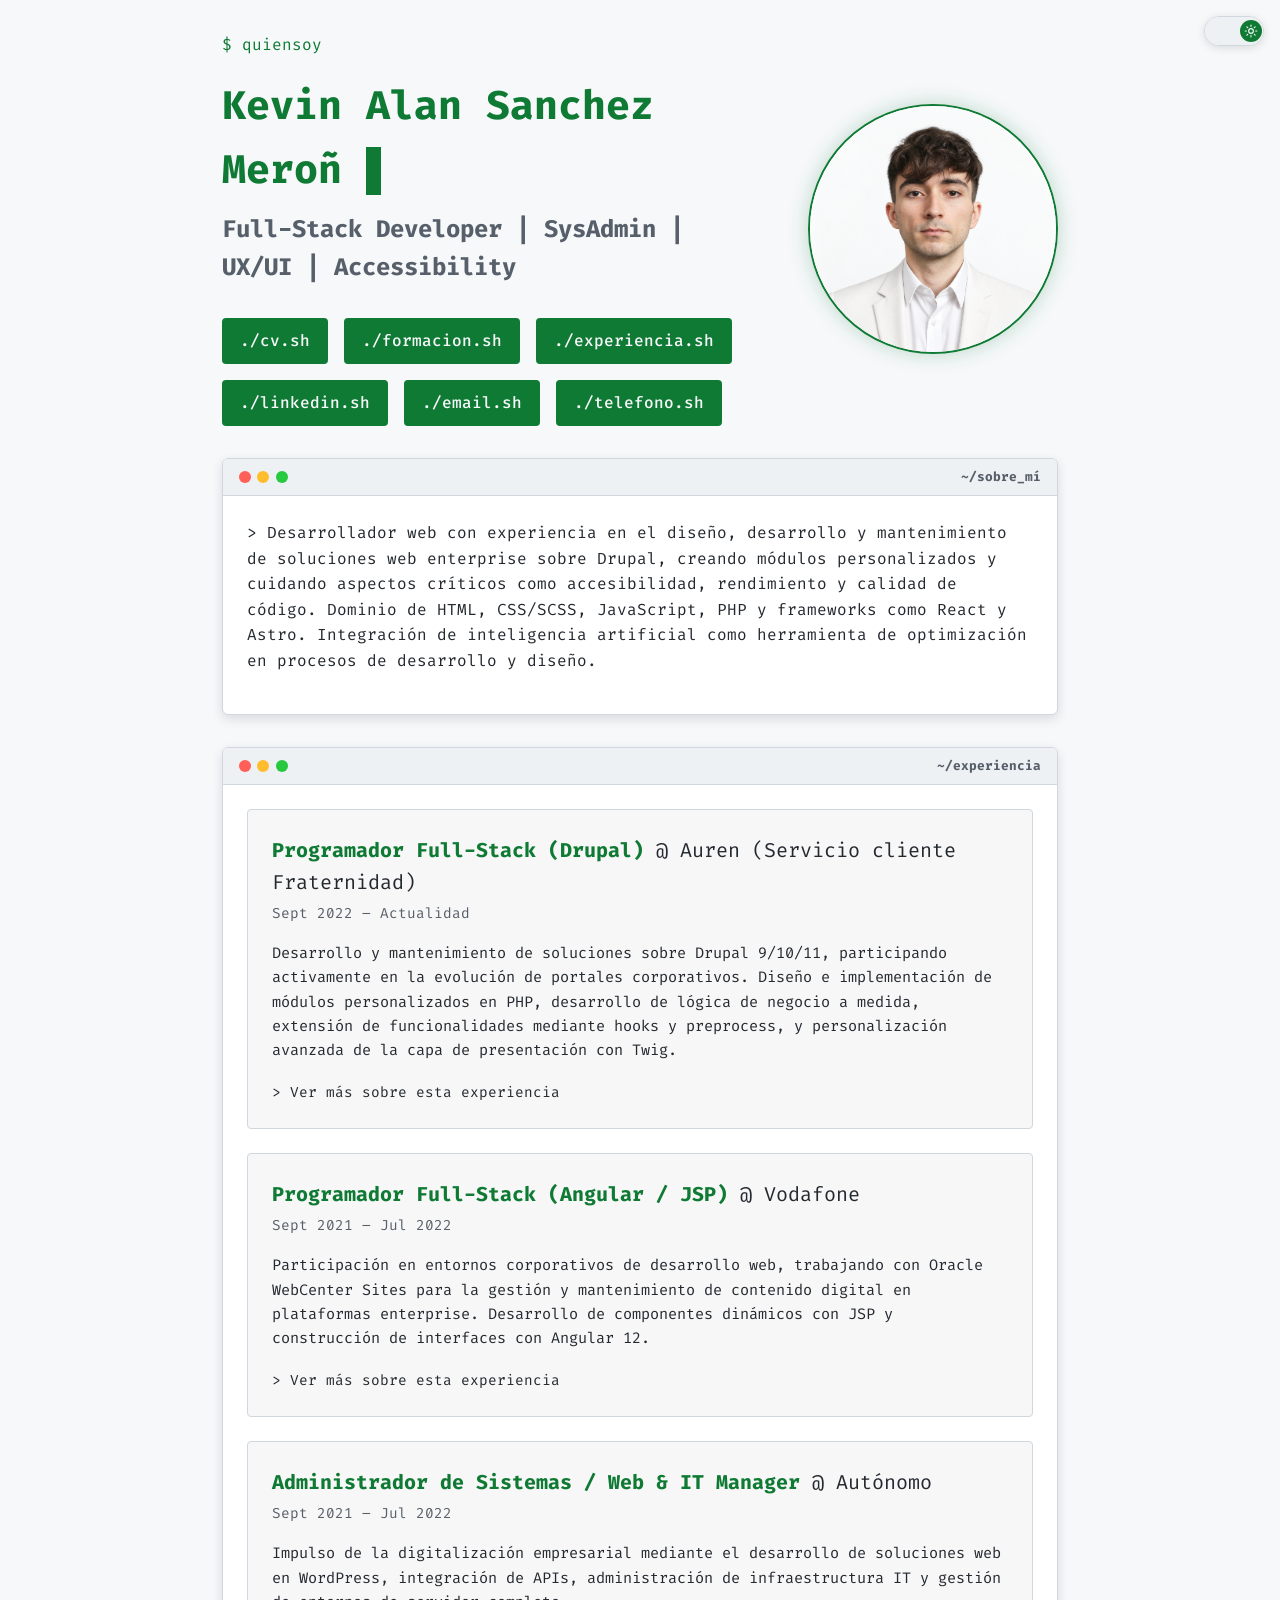
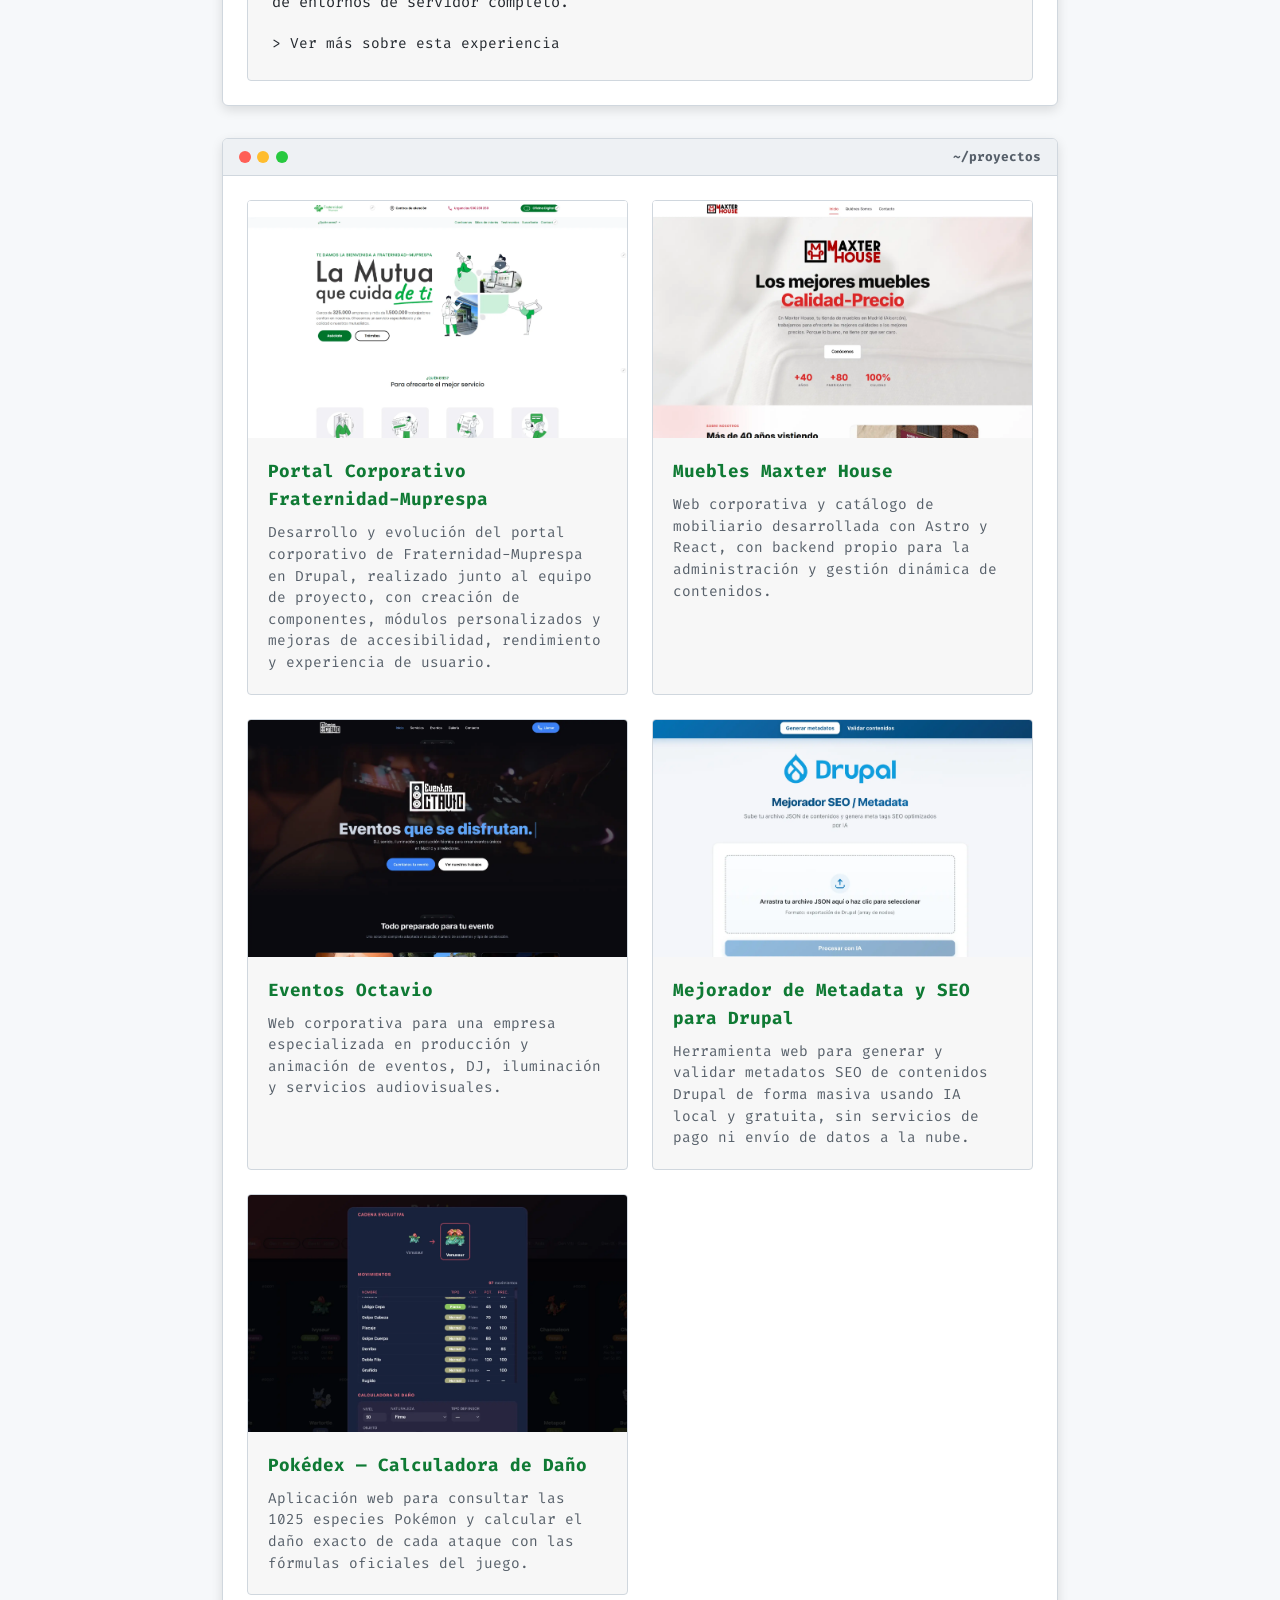
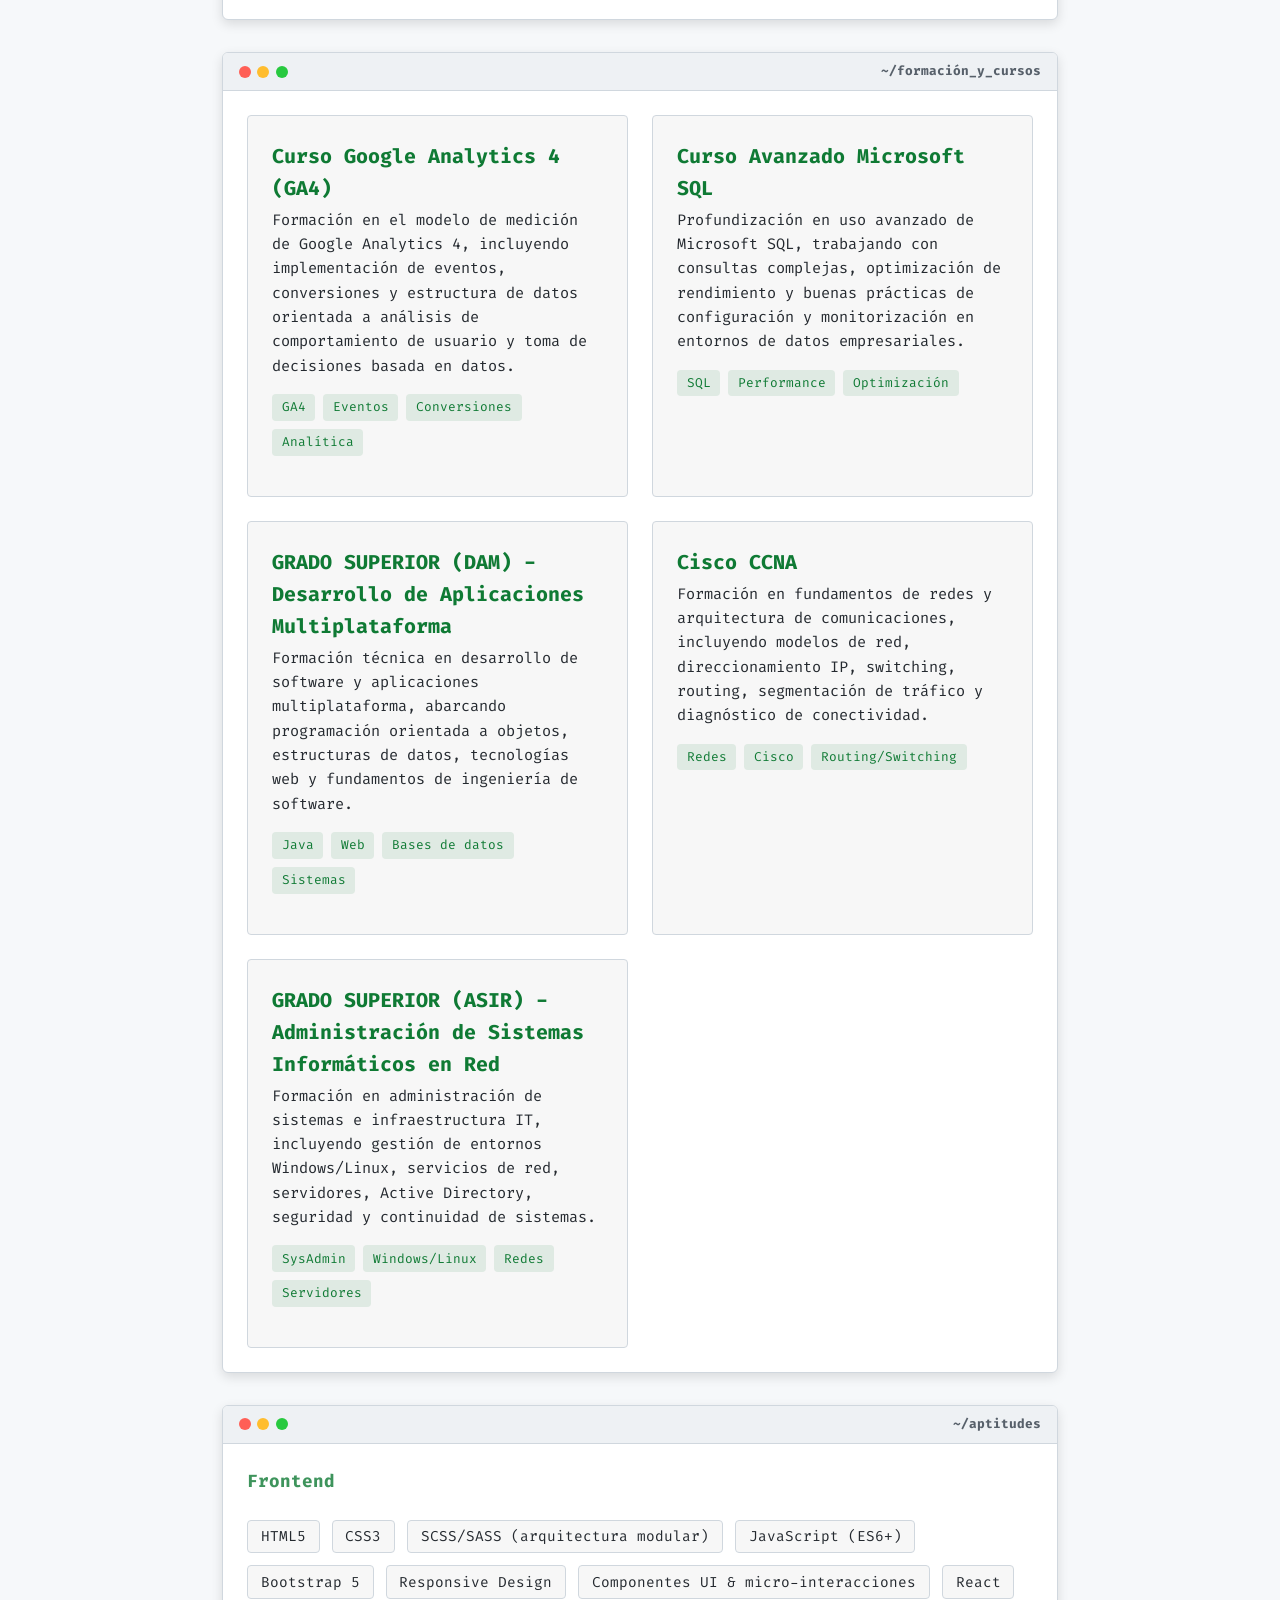
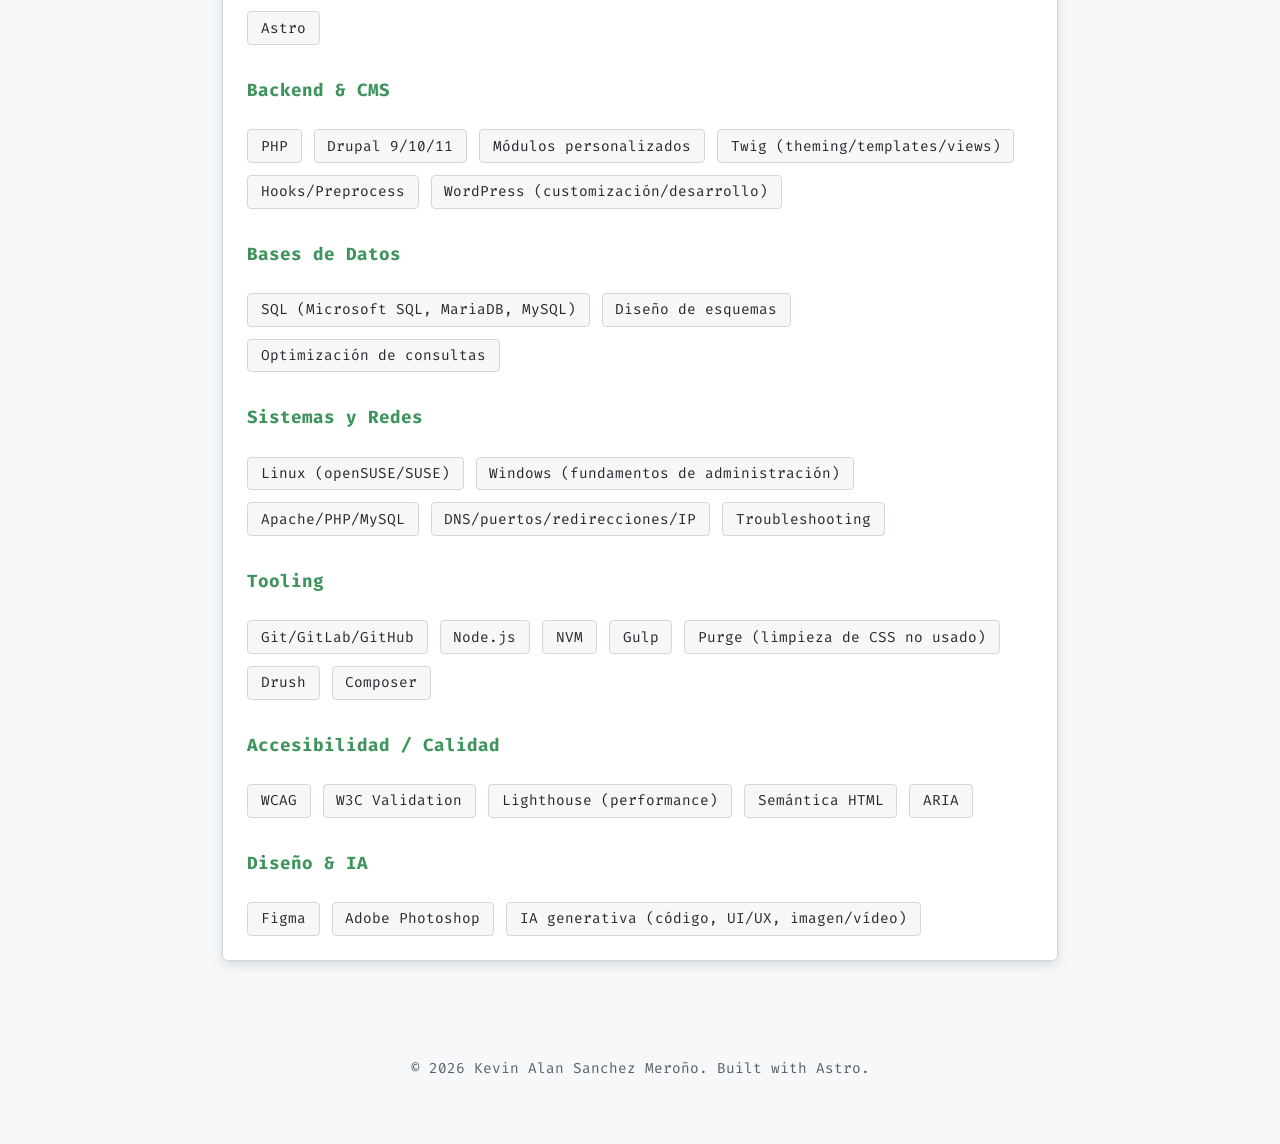
==== commit f5a5df78: "Actualizacion visual de tamaño de ventanas y limpieza de codigo" ====
--- a/index.html
+++ b/index.html
@@ -1,4 +1,4 @@
-<!DOCTYPE html><!-- Layout principal con el título del perfil --><!-- Estructura HTML básica del documento --><html lang="es"><head><!-- Aplica el tema guardado antes de renderizar para evitar parpadeo --><script>
+<!DOCTYPE html>   <html lang="es"> <head><script>
 			(function () {
 				try {
 					var theme = localStorage.getItem("theme");
@@ -12,11 +12,11 @@
 					document.documentElement.setAttribute("data-theme", "dark");
 				}
 			})();
-		</script><!-- Metadatos del documento --><meta charset="UTF-8"><meta name="description" content="Programmer Portfolio"><meta name="viewport" content="width=device-width"><link rel="icon" type="image/svg+xml" href="./icons/favicon.svg"><meta name="generator" content="Astro v7.3.2"><title>Kevin Alan Sanchez Meroño</title><!-- Global styles imported by Astro/Vite --><!-- Preload de fuentes para mejorar rendimiento --><link rel="preconnect" href="https://fonts.googleapis.com"><link rel="preconnect" href="https://fonts.gstatic.com" crossorigin><link href="https://fonts.googleapis.com/css2?family=Fira+Code:wght@300;400;500;700&display=swap" rel="stylesheet"><base href="/"><link rel="stylesheet" href="./css/global-DVD8nhJW.css"><link rel="stylesheet" href="/css/cards-C0teTAw3.css"><style>.section-title{color:var(--muted-color);margin-bottom:0;margin-left:8px;font-size:.8rem}.about-text{margin-bottom:1rem}.about-muted{color:var(--muted-color);margin-bottom:1rem}.skills-container{flex-direction:column;gap:2rem;display:flex}.skill-category{flex-direction:column;gap:1rem;display:flex}.category-title{color:var(--accent-color);opacity:.8;font-size:1.1rem;font-family:var(--font-mono);margin-bottom:.5rem}.skills-grid{flex-wrap:wrap;gap:.75rem;display:flex}.skill-item{border:1px solid var(--border-color);color:var(--text-color);font-size:.9rem;font-family:var(--font-mono);background:var(--card-bg);cursor:pointer;border-radius:4px;padding:.4rem .8rem;transition:all .2s}.skill-item:hover{border-color:var(--accent-color);background:var(--accent-soft)}.skill-item:focus-visible{outline:2px solid var(--accent-color);outline-offset:2px}.skill-overlay{background:var(--overlay-color);opacity:0;pointer-events:none;z-index:1200;justify-content:center;align-items:center;transition:opacity .25s;display:flex;position:fixed;inset:0}.skill-overlay.active{opacity:1;pointer-events:auto}.skill-modal{flex-direction:column;width:min(600px,90vw);max-height:80vh;display:flex}.skill-modal-description{margin-bottom:1.5rem;line-height:1.6}.skill-modal-heading{color:var(--accent-color);margin-bottom:.75rem;font-size:1rem}.skill-modal-tasks{margin:0;padding:0;list-style:none}.skill-modal-task{align-items:flex-start;margin-bottom:.6rem;line-height:1.5;display:flex}.skill-modal-marker{color:var(--accent-color);flex-shrink:0;margin-right:.75rem}
+		</script><meta charset="UTF-8"><meta name="description" content="Programmer Portfolio"><meta name="viewport" content="width=device-width"><link rel="icon" type="image/svg+xml" href="./icons/favicon.svg"><meta name="generator" content="Astro v7.3.2"><title>Kevin Alan Sanchez Meroño</title><link rel="preconnect" href="https://fonts.googleapis.com"><link rel="preconnect" href="https://fonts.gstatic.com" crossorigin><link href="https://fonts.googleapis.com/css2?family=Fira+Code:wght@300;400;500;700&display=swap" rel="stylesheet"><base href="/"><link rel="stylesheet" href="./css/global-B9_62PyS.css"><link rel="stylesheet" href="/css/cards-NezKIAdj.css"><style>.section-title{color:var(--muted-color);margin-bottom:0;margin-left:8px;font-size:.8rem}.about-text{margin-bottom:1rem}.about-muted{color:var(--muted-color);margin-bottom:1rem}.skills-container{flex-direction:column;gap:2rem;display:flex}.skill-category{flex-direction:column;gap:1rem;display:flex}.category-title{color:var(--accent-color);opacity:.8;font-size:1.1rem;font-family:var(--font-mono);margin-bottom:.5rem}.skills-grid{flex-wrap:wrap;gap:.75rem;display:flex}.skill-item{border:1px solid var(--border-color);color:var(--text-color);font-size:.9rem;font-family:var(--font-mono);background:var(--card-bg);cursor:pointer;border-radius:4px;padding:.4rem .8rem;transition:all .2s}.skill-item:hover{border-color:var(--accent-color);background:var(--accent-soft)}.skill-item:focus-visible{outline:2px solid var(--accent-color);outline-offset:2px}.skill-overlay{background:var(--overlay-color);opacity:0;pointer-events:none;z-index:1200;justify-content:center;align-items:center;transition:opacity .25s;display:flex;position:fixed;inset:0}.skill-overlay.active{opacity:1;pointer-events:auto}.skill-modal{flex-direction:column;width:min(600px,90vw);max-height:80vh;display:flex}.skill-modal-description{margin-bottom:1.5rem;line-height:1.6}.skill-modal-heading{color:var(--accent-color);margin-bottom:.75rem;font-size:1rem}.skill-modal-tasks{margin:0;padding:0;list-style:none}.skill-modal-task{align-items:flex-start;margin-bottom:.6rem;line-height:1.5;display:flex}.skill-modal-marker{color:var(--accent-color);flex-shrink:0;margin-right:.75rem}
 .experience-list{flex-direction:column;gap:1.5rem;display:flex}.experience-company{color:var(--text-color);font-weight:400}.experience-date{color:var(--muted-color);margin-bottom:1rem}.experience-card{color:inherit;cursor:pointer;text-decoration:none;display:block}
 .education-card{color:inherit;cursor:pointer;padding:1.5rem;text-decoration:none;display:block}
 .project-card{color:inherit;padding:0;text-decoration:none;overflow:hidden}.project-card__image{aspect-ratio:16/10;background:var(--surface-color);width:100%;overflow:hidden}.project-card__image img{object-fit:cover;object-position:top;width:100%;height:100%;transition:transform .3s;display:block}.project-card:hover .project-card__image img{transform:scale(1.05)}.project-card__content{padding:1.25rem}.project-card__title{margin-bottom:.5rem;font-size:1.1rem}.project-card__description{color:var(--muted-color);font-size:.9rem;line-height:1.5}
-</style></head><body><!-- Interruptor de tema claro/oscuro --><button type="button" id="theme-toggle" class="theme-toggle" role="switch" aria-checked="false" aria-label="Cambiar tema claro/oscuro" title="Cambiar tema" data-astro-cid-l6lhmie6><span class="theme-toggle__track" aria-hidden="true" data-astro-cid-l6lhmie6></span><span class="theme-toggle__thumb" aria-hidden="true" data-astro-cid-l6lhmie6><svg class="theme-toggle__icon theme-toggle__icon--sun" viewBox="0 0 24 24" fill="none" stroke="currentColor" stroke-width="2" stroke-linecap="round" stroke-linejoin="round" data-astro-cid-l6lhmie6><circle cx="12" cy="12" r="4" data-astro-cid-l6lhmie6></circle><path d="M12 2v2M12 20v2M4.93 4.93l1.41 1.41M17.66 17.66l1.41 1.41M2 12h2M20 12h2M4.93 19.07l1.41-1.41M17.66 6.34l1.41-1.41" data-astro-cid-l6lhmie6></path></svg><svg class="theme-toggle__icon theme-toggle__icon--moon" viewBox="0 0 24 24" fill="none" stroke="currentColor" stroke-width="2" stroke-linecap="round" stroke-linejoin="round" data-astro-cid-l6lhmie6><path d="M21 12.79A9 9 0 1 1 11.21 3 7 7 0 0 0 21 12.79z" data-astro-cid-l6lhmie6></path></svg></span></button><script>
+</style></head> <body>  <button type="button" id="theme-toggle" class="theme-toggle" role="switch" aria-checked="false" aria-label="Cambiar tema claro/oscuro" title="Cambiar tema" data-astro-cid-l6lhmie6> <span class="theme-toggle__track" aria-hidden="true" data-astro-cid-l6lhmie6></span> <span class="theme-toggle__thumb" aria-hidden="true" data-astro-cid-l6lhmie6> <svg class="theme-toggle__icon theme-toggle__icon--sun" viewBox="0 0 24 24" fill="none" stroke="currentColor" stroke-width="2" stroke-linecap="round" stroke-linejoin="round" data-astro-cid-l6lhmie6> <circle cx="12" cy="12" r="4" data-astro-cid-l6lhmie6></circle> <path d="M12 2v2M12 20v2M4.93 4.93l1.41 1.41M17.66 17.66l1.41 1.41M2 12h2M20 12h2M4.93 19.07l1.41-1.41M17.66 6.34l1.41-1.41" data-astro-cid-l6lhmie6></path> </svg> <svg class="theme-toggle__icon theme-toggle__icon--moon" viewBox="0 0 24 24" fill="none" stroke="currentColor" stroke-width="2" stroke-linecap="round" stroke-linejoin="round" data-astro-cid-l6lhmie6> <path d="M21 12.79A9 9 0 1 1 11.21 3 7 7 0 0 0 21 12.79z" data-astro-cid-l6lhmie6></path> </svg> </span> </button> <script>
   (function () {
     var btn = document.getElementById("theme-toggle");
     if (!btn) return;
@@ -38,13 +38,9 @@
       sync();
     });
   })();
-</script><!-- Slot para insertar contenido de páginas --><main id="main-content"><!-- Sección de bienvenida con animación de escritura --><!-- Encabezado principal con contenido del héroe --><header class="container hero-container"><!-- Contenido principal del héroe --><div class="hero-content"><!-- Subtítulo del héroe --><p class="hero-subtitle">$ quiensoy</p><!-- Título con efecto de máquina de escribir --><h1 class="hero-title cursor"><span id="typewriter"></span></h1><!-- Rol profesional --><h2 class="hero-role">Full-Stack Developer | SysAdmin | UX/UI | Accessibility</h2><!-- Biografía corta --><!--<p class="hero-bio">
-     &gt; {portfolioData.profile.bio}
-    </p>
+</script>    <main id="main-content">   <header class="container hero-container">  <div class="hero-content">  <p class="hero-subtitle">$ quiensoy</p>  <h1 class="hero-title cursor"> <span id="typewriter"></span> </h1>  <h2 class="hero-role">Full-Stack Developer | SysAdmin | UX/UI | Accessibility</h2>   <div class="hero-buttons">  <a href="./data/Curriculum - Kevin Alan - 2026.pdf" download aria-label="Descargar currículum en PDF" class="btn-primary">./cv.sh</a>  <a href="#education" aria-label="Ver mi formación y cursos" class="btn-primary">./formacion.sh</a>  <a href="#experience" aria-label="Ver mi experiencia laboral" class="btn-primary">./experiencia.sh</a>  <a href="https://linkedin.com/in/kevin-alan-sanchez-mero%C3%B1o" target="_blank" aria-label="Contactar a través de LinkedIn" class="btn-secondary">./linkedin.sh</a>  <a href="mailto:ksmerono@gmail.com" aria-label="Enviar un email" class="btn-secondary">./email.sh</a>  <a href="tel:+34655239445" aria-label="Llamar por teléfono" class="btn-secondary">./telefono.sh</a> </div> </div>  <div class="hero-image" aria-label="Foto de perfil de Kevin Alan Sanchez Meroño"> <img class="hero-profile hero-profile--primary theme-image theme-image--dark" src="./images/profile.jpg" alt="Foto de perfil de Kevin Alan Sanchez Meroño" loading="lazy"> <img class="hero-profile hero-profile--alt theme-image theme-image--dark" src="./images/profile-hacker.png" alt="Versión hacker de Kevin Alan Sanchez Meroño" loading="lazy" aria-hidden="true"> <img class="hero-profile hero-profile--primary theme-image theme-image--light" src="./images/profile-white.webp" alt="Foto de perfil de Kevin Alan Sanchez Meroño" loading="lazy"> <img class="hero-profile hero-profile--alt theme-image theme-image--light" src="./images/profile-hacker-white.webp" alt="Versión hacker de Kevin Alan Sanchez Meroño" loading="lazy" aria-hidden="true"> </div> </header>  <script>(function(){const name = "Kevin Alan Sanchez Meroño";
 
-    <!-- Botones de acción --><div class="hero-buttons"><!-- Descargar CV --><a href="./data/Curriculum - Kevin Alan - 2026.pdf" download aria-label="Descargar currículum en PDF" class="btn-primary">./cv.sh</a><!-- Enlace a formación --><a href="#education" aria-label="Ver mi formación y cursos" class="btn-primary">./formacion.sh</a><!-- Enlace a experiencia --><a href="#experience" aria-label="Ver mi experiencia laboral" class="btn-primary">./experiencia.sh</a><!-- Enlace a LinkedIn --><a href="https://linkedin.com/in/kevin-alan-sanchez-mero%C3%B1o" target="_blank" aria-label="Contactar a través de LinkedIn" class="btn-secondary">./linkedin.sh</a><!-- Enlace a Email --><a href="mailto:ksmerono@gmail.com" aria-label="Enviar un email" class="btn-secondary">./email.sh</a><!-- Enlace a Teléfono --><a href="tel:+34655239445" aria-label="Llamar por teléfono" class="btn-secondary">./telefono.sh</a></div></div><!-- Imagen de perfil --><div class="hero-image" aria-label="Foto de perfil de Kevin Alan Sanchez Meroño"><img class="hero-profile hero-profile--primary theme-image theme-image--dark" src="./images/profile.jpg" alt="Foto de perfil de Kevin Alan Sanchez Meroño" loading="lazy"><img class="hero-profile hero-profile--alt theme-image theme-image--dark" src="./images/profile-hacker.png" alt="Versión hacker de Kevin Alan Sanchez Meroño" loading="lazy" aria-hidden="true"><img class="hero-profile hero-profile--primary theme-image theme-image--light" src="./images/profile-white.webp" alt="Foto de perfil de Kevin Alan Sanchez Meroño" loading="lazy"><img class="hero-profile hero-profile--alt theme-image theme-image--light" src="./images/profile-hacker-white.webp" alt="Versión hacker de Kevin Alan Sanchez Meroño" loading="lazy" aria-hidden="true"></div></header><!-- Script para animación de máquina de escribir --><script>(function(){const name = "Kevin Alan Sanchez Meroño";
-
-  // Función para animar el texto letra por letra
+  
   const typewriter = document.getElementById("typewriter");
   let i = 0;
   const speed = 100;
@@ -57,9 +53,10 @@
     }
   }
 
-  // Iniciar la animación al cargar el componente
+  
   typeWriter();
-})();</script><!-- Sección sobre mí --><!-- Frontmatter: Importación de datos, componente Section y estilos --><!-- Sección "Sobre mí" usando el componente Section --><!-- Sección genérica con estilo de terminal --><section id="about" class="container-window"><!-- Ventana de terminal simulada --><div class="terminal-window" data-window-title="~/sobre_mí"><!-- Encabezado de la terminal --><div class="terminal-header"><!-- Puntos decorativos de la ventana --><div class="terminal-dots" aria-label="Controles de ventana"><button type="button" class="terminal-dot red" data-action="close" aria-label="Cerrar ventana"></button><button type="button" class="terminal-dot yellow" data-action="minimize" aria-label="Minimizar ventana"></button><button type="button" class="terminal-dot green" data-action="maximize" aria-label="Maximizar ventana"></button></div><!-- Título de la sección --><h2 class="section-title">~/sobre_mí</h2></div><!-- Cuerpo de la terminal donde se inserta el contenido --><div class="terminal-body"><p class="about-text">&gt; Desarrollador web con experiencia en el diseño, desarrollo y mantenimiento de soluciones web enterprise sobre Drupal, creando módulos personalizados y cuidando aspectos críticos como accesibilidad, rendimiento y calidad de código. Dominio de HTML, CSS/SCSS, JavaScript, PHP y frameworks como React y Astro. Integración de inteligencia artificial como herramienta de optimización en procesos de desarrollo y diseño.</p></div></div></section><!-- Sección de experiencia laboral --><!-- Sección de experiencia laboral --><!-- Sección genérica con estilo de terminal --><section id="experience" class="container-window"><!-- Ventana de terminal simulada --><div class="terminal-window" data-window-title="~/experiencia"><!-- Encabezado de la terminal --><div class="terminal-header"><!-- Puntos decorativos de la ventana --><div class="terminal-dots" aria-label="Controles de ventana"><button type="button" class="terminal-dot red" data-action="close" aria-label="Cerrar ventana"></button><button type="button" class="terminal-dot yellow" data-action="minimize" aria-label="Minimizar ventana"></button><button type="button" class="terminal-dot green" data-action="maximize" aria-label="Maximizar ventana"></button></div><!-- Título de la sección --><h2 class="section-title">~/experiencia</h2></div><!-- Cuerpo de la terminal donde se inserta el contenido --><div class="terminal-body"><div class="experience-list"><a href="./experience/auren-fraternidad" class="card experience-card"><h3 class="card-title">Programador Full-Stack (Drupal) <span class="experience-company">@ Auren (Servicio cliente Fraternidad)</span></h3><p class="card-meta experience-date">Sept 2022 – Actualidad</p><p class="card-description">Desarrollo y mantenimiento de soluciones sobre Drupal 9/10/11, participando activamente en la evolución de portales corporativos. Diseño e implementación de módulos personalizados en PHP, desarrollo de lógica de negocio a medida, extensión de funcionalidades mediante hooks y preprocess, y personalización avanzada de la capa de presentación con Twig.</p><span class="card-link">&gt; Ver más sobre esta experiencia</span></a><a href="./experience/vodafone" class="card experience-card"><h3 class="card-title">Programador Full-Stack (Angular / JSP) <span class="experience-company">@ Vodafone</span></h3><p class="card-meta experience-date">Sept 2021 – Jul 2022</p><p class="card-description">Participación en entornos corporativos de desarrollo web, trabajando con Oracle WebCenter Sites para la gestión y mantenimiento de contenido digital en plataformas enterprise. Desarrollo de componentes dinámicos con JSP y construcción de interfaces con Angular 12.</p><span class="card-link">&gt; Ver más sobre esta experiencia</span></a><a href="./experience/autonomo-it" class="card experience-card"><h3 class="card-title">Administrador de Sistemas / Web &amp; IT Manager <span class="experience-company">@ Autónomo</span></h3><p class="card-meta experience-date">Sept 2021 – Jul 2022</p><p class="card-description">Impulso de la digitalización empresarial mediante el desarrollo de soluciones web en WordPress, integración de APIs, administración de infraestructura IT y gestión de entornos de servidor completo.</p><span class="card-link">&gt; Ver más sobre esta experiencia</span></a></div></div></div></section><!-- Sección de proyectos --><!-- Sección genérica con estilo de terminal --><section id="projects" class="container-window"><!-- Ventana de terminal simulada --><div class="terminal-window" data-window-title="~/proyectos"><!-- Encabezado de la terminal --><div class="terminal-header"><!-- Puntos decorativos de la ventana --><div class="terminal-dots" aria-label="Controles de ventana"><button type="button" class="terminal-dot red" data-action="close" aria-label="Cerrar ventana"></button><button type="button" class="terminal-dot yellow" data-action="minimize" aria-label="Minimizar ventana"></button><button type="button" class="terminal-dot green" data-action="maximize" aria-label="Maximizar ventana"></button></div><!-- Título de la sección --><h2 class="section-title">~/proyectos</h2></div><!-- Cuerpo de la terminal donde se inserta el contenido --><div class="terminal-body"><div class="card-grid"><a href="./projects/portal-fraternidad" class="card project-card"><div class="project-card__image"><img src="./images/projects/landingFraternidad.webp" alt="Portal Corporativo Fraternidad-Muprespa" loading="lazy"></div><div class="project-card__content"><h3 class="card-title project-card__title">Portal Corporativo Fraternidad-Muprespa</h3><p class="project-card__description">Desarrollo y evolución del portal corporativo de Fraternidad-Muprespa en Drupal, realizado junto al equipo de proyecto, con creación de componentes, módulos personalizados y mejoras de accesibilidad, rendimiento y experiencia de usuario.</p></div></a><a href="./projects/muebles-maxter-house" class="card project-card"><div class="project-card__image"><img src="./images/projects/maxterHouse.webp" alt="Muebles Maxter House" loading="lazy"></div><div class="project-card__content"><h3 class="card-title project-card__title">Muebles Maxter House</h3><p class="project-card__description">Web corporativa y catálogo de mobiliario desarrollada con Astro y React, con backend propio para la administración y gestión dinámica de contenidos.</p></div></a><a href="./projects/eventos-octavio" class="card project-card"><div class="project-card__image"><img src="./images/projects/eventosOctavio.webp" alt="Eventos Octavio" loading="lazy"></div><div class="project-card__content"><h3 class="card-title project-card__title">Eventos Octavio</h3><p class="project-card__description">Web corporativa para una empresa especializada en producción y animación de eventos, DJ, iluminación y servicios audiovisuales.</p></div></a><a href="./projects/mejorador-metadata-seo-drupal" class="card project-card"><div class="project-card__image"><img src="./images/projects/drupalMetadata.webp" alt="Mejorador de Metadata y SEO para Drupal" loading="lazy"></div><div class="project-card__content"><h3 class="card-title project-card__title">Mejorador de Metadata y SEO para Drupal</h3><p class="project-card__description">Herramienta web para generar y validar metadatos SEO de contenidos Drupal de forma masiva usando IA local y gratuita, sin servicios de pago ni envío de datos a la nube.</p></div></a><a href="./projects/pokedex-calculator-attack" class="card project-card"><div class="project-card__image"><img src="./images/projects/pokedexAttack.webp" alt="Pokédex — Calculadora de Daño" loading="lazy"></div><div class="project-card__content"><h3 class="card-title project-card__title">Pokédex — Calculadora de Daño</h3><p class="project-card__description">Aplicación web para consultar las 1025 especies Pokémon y calcular el daño exacto de cada ataque con las fórmulas oficiales del juego.</p></div></a></div></div></div></section><!-- Sección de formación y cursos --><!-- Sección de proyectos y formación --><!-- Sección genérica con estilo de terminal --><section id="education" class="container-window"><!-- Ventana de terminal simulada --><div class="terminal-window" data-window-title="~/formación_y_cursos"><!-- Encabezado de la terminal --><div class="terminal-header"><!-- Puntos decorativos de la ventana --><div class="terminal-dots" aria-label="Controles de ventana"><button type="button" class="terminal-dot red" data-action="close" aria-label="Cerrar ventana"></button><button type="button" class="terminal-dot yellow" data-action="minimize" aria-label="Minimizar ventana"></button><button type="button" class="terminal-dot green" data-action="maximize" aria-label="Maximizar ventana"></button></div><!-- Título de la sección --><h2 class="section-title">~/formación_y_cursos</h2></div><!-- Cuerpo de la terminal donde se inserta el contenido --><div class="terminal-body"><div class="card-grid"><a href="./formacion/google-analytics-4" aria-label="Ver detalles de Curso Google Analytics 4 (GA4)" class="card education-card"><h3 class="card-title">Curso Google Analytics 4 (GA4)</h3><p class="card-description">Formación en el modelo de medición de Google Analytics 4, incluyendo implementación de eventos, conversiones y estructura de datos orientada a análisis de comportamiento de usuario y toma de decisiones basada en datos.</p><div class="tech-tags"><span class="tech-tag">GA4</span><span class="tech-tag">Eventos</span><span class="tech-tag">Conversiones</span><span class="tech-tag">Analítica</span></div></a><a href="./formacion/microsoft-sql-avanzado" aria-label="Ver detalles de Curso Avanzado Microsoft SQL" class="card education-card"><h3 class="card-title">Curso Avanzado Microsoft SQL</h3><p class="card-description">Profundización en uso avanzado de Microsoft SQL, trabajando con consultas complejas, optimización de rendimiento y buenas prácticas de configuración y monitorización en entornos de datos empresariales.</p><div class="tech-tags"><span class="tech-tag">SQL</span><span class="tech-tag">Performance</span><span class="tech-tag">Optimización</span></div></a><a href="./formacion/dam" aria-label="Ver detalles de GRADO SUPERIOR (DAM) - Desarrollo de Aplicaciones Multiplataforma" class="card education-card"><h3 class="card-title">GRADO SUPERIOR (DAM) - Desarrollo de Aplicaciones Multiplataforma</h3><p class="card-description">Formación técnica en desarrollo de software y aplicaciones multiplataforma, abarcando programación orientada a objetos, estructuras de datos, tecnologías web y fundamentos de ingeniería de software.</p><div class="tech-tags"><span class="tech-tag">Java</span><span class="tech-tag">Web</span><span class="tech-tag">Bases de datos</span><span class="tech-tag">Sistemas</span></div></a><a href="./formacion/cisco-ccna" aria-label="Ver detalles de Cisco CCNA" class="card education-card"><h3 class="card-title">Cisco CCNA</h3><p class="card-description">Formación en fundamentos de redes y arquitectura de comunicaciones, incluyendo modelos de red, direccionamiento IP, switching, routing, segmentación de tráfico y diagnóstico de conectividad.</p><div class="tech-tags"><span class="tech-tag">Redes</span><span class="tech-tag">Cisco</span><span class="tech-tag">Routing/Switching</span></div></a><a href="./formacion/asir" aria-label="Ver detalles de GRADO SUPERIOR (ASIR) - Administración de Sistemas Informáticos en Red" class="card education-card"><h3 class="card-title">GRADO SUPERIOR (ASIR) - Administración de Sistemas Informáticos en Red</h3><p class="card-description">Formación en administración de sistemas e infraestructura IT, incluyendo gestión de entornos Windows/Linux, servicios de red, servidores, Active Directory, seguridad y continuidad de sistemas.</p><div class="tech-tags"><span class="tech-tag">SysAdmin</span><span class="tech-tag">Windows/Linux</span><span class="tech-tag">Redes</span><span class="tech-tag">Servidores</span></div></a></div></div></div></section><!-- Sección de habilidades --><!-- Sección de habilidades --><!-- Sección genérica con estilo de terminal --><section id="skills" class="container-window"><!-- Ventana de terminal simulada --><div class="terminal-window" data-window-title="~/aptitudes"><!-- Encabezado de la terminal --><div class="terminal-header"><!-- Puntos decorativos de la ventana --><div class="terminal-dots" aria-label="Controles de ventana"><button type="button" class="terminal-dot red" data-action="close" aria-label="Cerrar ventana"></button><button type="button" class="terminal-dot yellow" data-action="minimize" aria-label="Minimizar ventana"></button><button type="button" class="terminal-dot green" data-action="maximize" aria-label="Maximizar ventana"></button></div><!-- Título de la sección --><h2 class="section-title">~/aptitudes</h2></div><!-- Cuerpo de la terminal donde se inserta el contenido --><div class="terminal-body"><div class="skills-container"><div class="skill-category"><h3 class="category-title">Frontend</h3><div class="skills-grid"><button type="button" class="skill-item" data-skill="HTML5">HTML5</button><button type="button" class="skill-item" data-skill="CSS3">CSS3</button><button type="button" class="skill-item" data-skill="SCSS/SASS (arquitectura modular)">SCSS/SASS (arquitectura modular)</button><button type="button" class="skill-item" data-skill="JavaScript (ES6+)">JavaScript (ES6+)</button><button type="button" class="skill-item" data-skill="Bootstrap 5">Bootstrap 5</button><button type="button" class="skill-item" data-skill="Responsive Design">Responsive Design</button><button type="button" class="skill-item" data-skill="Componentes UI &amp; micro-interacciones">Componentes UI &amp; micro-interacciones</button><button type="button" class="skill-item" data-skill="React">React</button><button type="button" class="skill-item" data-skill="Astro">Astro</button></div></div><div class="skill-category"><h3 class="category-title">Backend &amp; CMS</h3><div class="skills-grid"><button type="button" class="skill-item" data-skill="PHP">PHP</button><button type="button" class="skill-item" data-skill="Drupal 9/10/11">Drupal 9/10/11</button><button type="button" class="skill-item" data-skill="Módulos personalizados">Módulos personalizados</button><button type="button" class="skill-item" data-skill="Twig (theming/templates/views)">Twig (theming/templates/views)</button><button type="button" class="skill-item" data-skill="Hooks/Preprocess">Hooks/Preprocess</button><button type="button" class="skill-item" data-skill="WordPress (customización/desarrollo)">WordPress (customización/desarrollo)</button></div></div><div class="skill-category"><h3 class="category-title">Bases de Datos</h3><div class="skills-grid"><button type="button" class="skill-item" data-skill="SQL (Microsoft SQL, MariaDB, MySQL)">SQL (Microsoft SQL, MariaDB, MySQL)</button><button type="button" class="skill-item" data-skill="Diseño de esquemas">Diseño de esquemas</button><button type="button" class="skill-item" data-skill="Optimización de consultas">Optimización de consultas</button></div></div><div class="skill-category"><h3 class="category-title">Sistemas y Redes</h3><div class="skills-grid"><button type="button" class="skill-item" data-skill="Linux (openSUSE/SUSE)">Linux (openSUSE/SUSE)</button><button type="button" class="skill-item" data-skill="Windows (fundamentos de administración)">Windows (fundamentos de administración)</button><button type="button" class="skill-item" data-skill="Apache/PHP/MySQL">Apache/PHP/MySQL</button><button type="button" class="skill-item" data-skill="DNS/puertos/redirecciones/IP">DNS/puertos/redirecciones/IP</button><button type="button" class="skill-item" data-skill="Troubleshooting">Troubleshooting</button></div></div><div class="skill-category"><h3 class="category-title">Tooling</h3><div class="skills-grid"><button type="button" class="skill-item" data-skill="Git/GitLab/GitHub">Git/GitLab/GitHub</button><button type="button" class="skill-item" data-skill="Node.js">Node.js</button><button type="button" class="skill-item" data-skill="NVM">NVM</button><button type="button" class="skill-item" data-skill="Gulp">Gulp</button><button type="button" class="skill-item" data-skill="Purge (limpieza de CSS no usado)">Purge (limpieza de CSS no usado)</button><button type="button" class="skill-item" data-skill="Drush">Drush</button><button type="button" class="skill-item" data-skill="Composer">Composer</button></div></div><div class="skill-category"><h3 class="category-title">Accesibilidad / Calidad</h3><div class="skills-grid"><button type="button" class="skill-item" data-skill="WCAG">WCAG</button><button type="button" class="skill-item" data-skill="W3C Validation">W3C Validation</button><button type="button" class="skill-item" data-skill="Lighthouse (performance)">Lighthouse (performance)</button><button type="button" class="skill-item" data-skill="Semántica HTML">Semántica HTML</button><button type="button" class="skill-item" data-skill="ARIA">ARIA</button></div></div><div class="skill-category"><h3 class="category-title">Diseño &amp; IA</h3><div class="skills-grid"><button type="button" class="skill-item" data-skill="Figma">Figma</button><button type="button" class="skill-item" data-skill="Adobe Photoshop">Adobe Photoshop</button><button type="button" class="skill-item" data-skill="IA generativa (código, UI/UX, imagen/vídeo)">IA generativa (código, UI/UX, imagen/vídeo)</button></div></div></div></div></div></section><div class="skill-overlay" id="skill-overlay"><div class="terminal-window skill-modal"><div class="terminal-header"><div class="terminal-dots"><button type="button" class="terminal-dot red" id="skill-modal-close" aria-label="Cerrar"></button></div><h3 class="section-title" id="skill-modal-title"></h3></div><div class="terminal-body"><p class="skill-modal-description" id="skill-modal-description"></p><h4 class="skill-modal-heading">Tareas principales:</h4><ul class="skill-modal-tasks" id="skill-modal-tasks"></ul></div></div></div><script>(function(){const skillDescriptions = {"HTML5":{"description":"Desarrollo de estructuras semánticas y accesibles siguiendo las especificaciones HTML5, garantizando marcado válido, jerarquía correcta y compatibilidad cross-browser.","tasks":["Maquetación semántica con elementos estructurales (header, nav, main, article, section, footer) para mejorar SEO y accesibilidad","Formularios accesibles con validación nativa, atributos de restricción y feedback visual en tiempo real","Uso de data attributes para estado, interactividad y comunicación entre componentes JavaScript","Integración de contenido multimedia con video, audio, picture y canvas siguiendo buenas prácticas de rendimiento","Optimización del DOM para mejor rendimiento, incluyendo reducción de anidación y elementos innecesarios"]},"CSS3":{"description":"Diseño visual responsivo con técnicas modernas de CSS3, incluyendo layouts flexibles, animaciones y sistemas de diseño escalables.","tasks":["Layouts con Flexbox para alineación unidimensional y CSS Grid para layouts bidimensionales complejos","Animaciones y transiciones CSS para micro-interacciones que mejoran la experiencia de usuario","Media queries y mobile-first approach para diseño responsivo multi-dispositivo","Custom Properties (variables CSS) para sistemas de diseño y temas consistentes","Container queries para componentes adaptables independientes del viewport"]},"SCSS/SASS (arquitectura modular)":{"description":"Preprocesador CSS para arquitectura de estilos escalable y mantenible en proyectos de cualquier tamaño.","tasks":["Arquitectura de estilos con metodologías BEM, ITCSS o SMACSS para organizar el código","Mixins y funciones para reutilización de patrones y reducción de duplicación","Variables, mapas y operaciones para sistema de diseño parametrizable","Imports modulares, parciales y composición de archivos para mantenimiento eficiente","Compilación optimizada con Gulp o Webpack, incluyendo minificación y sourcemaps"]},"JavaScript (ES6+)":{"description":"Programación client-side moderna con ECMAScript 2015+, aplicada a interfaces interactivas y comunicación con backends.","tasks":["DOM manipulation y event handling con delegación de eventos y optimización de rendimiento","Fetch API, async/await y manejo de promesas para comunicación con APIs REST","Desarrollo de componentes interactivos con vanilla JS y patrones de diseño modulares","Módulos ES6 con import/export para código organizado y tree-shaking","Validación de formularios, feedback visual y manejo de estados de carga"]},"Bootstrap 5":{"description":"Framework CSS para desarrollo rápido de interfaces responsivas con sistema de grid, componentes UI y utilidades predefinidas.","tasks":["Sistema de grid responsivo (container, row, col) con breakpoints personalizados","Componentes UI accesibles: modals, cards, navbars, dropdowns, tooltips y alerts","Clases utilitarias para spacing, text, flex, display y positioning","Personalización profunda con variables SCSS y overrides del design tokens","Integración con JavaScript vanilla (sin dependencia de jQuery)"]},"Responsive Design":{"description":"Diseño adaptativo que se ajusta a cualquier tamaño de pantalla, garantizando experiencia consistente en desktop, tablet y móvil.","tasks":["Mobile-first approach: diseño desde dispositivos pequeños escalando a mayores","Breakpoints estratégicos basados en contenido y patrones de uso reales","Imágenes responsivas con srcset, sizes y picture para optimización de carga","Touch interactions y gestos optimizados para dispositivos táctiles","Testing cross-browser y cross-device con herramientas de emulación y dispositivos reales"]},"Componentes UI & micro-interacciones":{"description":"Creación de elementos interactivos que mejoran la experiencia de usuario mediante feedback visual y transiciones significativas.","tasks":["Botones con estados hover, active, disabled y focus-visible para accesibilidad","Formularios con validación en tiempo real, mensajes de error y feedback visual","Navegación con transiciones suaves, menús responsivos y breadcrumbs dinámicos","Loading states, skeleton screens y transiciones de carga progresiva","Tooltips, dropdowns, modals y menús contextuales con animaciones"]},"React":{"description":"Biblioteca para interfaces de usuario basadas en componentes, permitiendo arquitecturas modulares y reutilizables.","tasks":["Desarrollo de componentes funcionales con hooks (useState, useEffect, useContext, useRef)","Gestión de estado local y global con patrones de lifting state up y context API","Efectos secundarios, suscripciones y limpieza con useEffect","Props drilling, composición de componentes y render props","Integración con APIs REST/GraphQL, manejo de loading states y error boundaries"]},"Astro":{"description":"Framework estático para sitios web orientados al contenido, con arquitectura islands para interactividad selectiva.","tasks":["Generación de sitios estáticos de alto rendimiento con SSR/SSG","Islas de interactividad: componentes interactivos con framework optimal (React, Vue, Svelte)","Routing dinámico con carpetas, páginas y API endpoints","Optimización automática de assets: imágenes, fuentes, CSS y JavaScript","Integración multi-framework en un mismo proyecto para máximo rendimiento"]},"PHP":{"description":"Lenguaje de script del lado del servidor ampliamente utilizado para desarrollo web, APIs y sistemas de gestión de contenido.","tasks":["Desarrollo de lógica de negocio server-side con arquitectura MVC","APIs RESTful y endpoints personalizados con autenticación y validación","Gestión de sesiones, cookies y autenticación de usuarios","Integración con bases de datos MySQL/MariaDB usando PDO y prepared statements","Composer para gestión de dependencias, autoloading PSR-4 y scripts de optimización"]},"Drupal 9/10/11":{"description":"CMS enterprise para sitios web complejos y portales corporativos, con arquitectura modular y extensible.","tasks":["Desarrollo de módulos personalizados en PHP con hooks, plugins y servicios","Theming avanzado con Twig: plantillas, preprocess, suggestions y valores de tema","Configuración de content types, views, block layouts y campos personalizados","Gestión de permisos, roles y políticas de acceso granulares","Migraciones entre versiones, actualizaciones de core y módulos contrib"]},"Módulos personalizados":{"description":"Creación de funcionalidades a medida en Drupal, extendiendo el core para cumplir requisitos específicos de negocio.","tasks":["Definición de hooks (hook_node, hook_form, hook_entity) y alteraciones","Formularios API con validación, lógica de negocio y handlers personalizados","Entidades content y config personalizadas con campos y displays","Jobs programados, colas de mensajes y procesamiento asíncrono","Integración con servicios externos mediante APIs y webhooks"]},"Twig (theming/templates/views)":{"description":"Motor de plantillas para Drupal con sintaxis segura, extensible y orientada a la presentación.","tasks":["Plantillas base con herencia (extends/block) y componentes reutilizables","Filtros y funciones personalizadas para lógica de presentación","Preprocess functions en PHP para preparar variables de template","Responsive images, lazy loading y optimización de rendering","Debugging con dump() y twiggodebug para desarrollo eficiente"]},"Hooks/Preprocess":{"description":"Sistema de eventos de Drupal para extender funcionalidades sin modificar el core.","tasks":["Implementación de hooks para alterar comportamiento de entidades, formularios y vistas","Preprocess functions para variables de template: nodos, bloques, vistas y páginas","Event subscribers con Symfony EventDispatcher para lógica personalizada","Plugin discovery y derivers para extensibilidad de módulos","Drupal services y dependency injection para arquitectura desacoplada"]},"WordPress (customización/desarrollo)":{"description":"CMS popular para blogs, tiendas y sitios corporativos, con ecosistema extenso de themes y plugins.","tasks":["Desarrollo de themes personalizados con template hierarchy y customizer API","Creación de plugins con Custom Post Types, taxonomías y meta boxes","Gestión de campos personalizados con ACF (Advanced Custom Fields)","WooCommerce para e-commerce: productos, carrito, checkout y pasarelas de pago","Optimización de rendimiento: caching, CDN, optimización de queries y lazy loading"]},"SQL (Microsoft SQL, MariaDB, MySQL)":{"description":"Lenguaje de consulta para gestión y manipulación de bases de datos relacionales en entornos empresariales.","tasks":["Consultas SELECT complejas con JOINs, subconsultas, CTEs y window functions","Inserción, actualización y eliminación de datos con transacciones y locking","Procedimientos almacenados, funciones y triggers para lógica de negocio en BD","Vistas, índices y estadísticas para optimización de rendimiento","Gestión de permisos, usuarios y auditoría de acceso a datos"]},"Diseño de esquemas":{"description":"Planificación y creación de estructuras de bases de datos eficientes, escalables y mantenibles.","tasks":["Normalización (1NF, 2NF, 3NF, BCNF) para eliminación de redundancia","Diseño de relaciones (1:1, 1:N, N:M) con foreign keys e integridad referencial","Índices estratégicos para optimización de consultas frecuentes","Diagramas ER (Entity-Relationship) para documentación y comunicación","Migraciones y versionado de esquemas con herramientas como Drush o Laravel"]},"Optimización de consultas":{"description":"Mejora del rendimiento en bases de datos mediante análisis, reestructuración y técnicas de caching.","tasks":["Análisis de planes de ejecución (EXPLAIN) para identificar cuellos de botella","Optimización de índices, estadísticas y configuración de motor de BD","Rewriting de consultas lentas: eliminación de N+1, uso de EXISTS vs IN","Cache de consultas con Redis/Memcached y cache de resultados de BD","Particionado y sharding para grandes volúmenes de datos"]},"Linux (openSUSE/SUSE)":{"description":"Administración de sistemas operativos Linux en entornos empresariales, con foco en servidores web y servicios.","tasks":["Gestión de paquetes con zypper/RPM y administración de repositorios","Configuración de servicios systemd, daemon management y boot optimization","Administración de usuarios, permisos, grupos y políticas de acceso","Firewall con firewalld o iptables, hardening de seguridad del sistema","Monitoring con top, htop, vmstat, iostat y herramientas de diagnóstico CLI"]},"Windows (fundamentos de administración)":{"description":"Gestión de sistemas operativos Windows Server y cliente en entornos corporativos.","tasks":["Administración de Active Directory: usuarios, grupos, OUs y políticas de dominio","GPOs (Group Policy Objects) para configuración centralizada de equipos","PowerShell para automatización de tareas y administración remota","Gestión de servicios IIS para hosting de aplicaciones web ASP.NET","Troubleshooting de red, rendimiento y servicios del sistema"]},"Apache/PHP/MySQL":{"description":"Stack LAMP clásico para hosting de aplicaciones web, con configuración y optimización de cada componente.","tasks":["Configuración de virtual hosts con SSL/TLS y redirecciones","Mod rewrite para URLs amigables y reglas de reescritura","Gestión de pools PHP-FPM para optimización de rendimiento","Optimización de MySQL/MariaDB: buffers, queries cache y configuración","SSL/TLS con Let's Encrypt, headers de seguridad y hardening"]},"DNS/puertos/redirecciones/IP":{"description":"Gestión de infraestructura de red para servicios web, incluyendo resolución de nombres y conectividad.","tasks":["Configuración de registros DNS (A, CNAME, MX, TXT, SPF, DKIM)","Gestión de puertos, firewalls y reglas de tráfico entrante/saliente","Redirecciones 301/302 y rewrite rules para URLs canónicas","IPs estáticas, DHCP y planificación de subredes","Diagnóstico con dig, nslookup, traceroute y netstat"]},"Troubleshooting":{"description":"Resolución sistemática de problemas técnicos en sistemas, redes y aplicaciones web.","tasks":["Análisis de logs del servidor (Apache, Nginx) y aplicación (PHP, Node.js)","Diagnóstico de errores de red: conectividad, DNS, puertos y certificados SSL","Debugging de código con var_dump, Xdebug, console.log y herramientas de profiling","Resolución de conflictos de dependencias, versiones y entornos","Performance profiling, bottleneck identification y optimización de rendimiento"]},"Git/GitLab/GitHub":{"description":"Control de versiones distribuido y plataformas de colaboración para desarrollo de software en equipo.","tasks":["Flujos de trabajo: Git Flow, Trunk-Based Development y feature branches","Pull/Merge Requests con revisiones de código, comentarios y aprobaciones","Resolución de conflictos de merge con estrategias de rebase y merge","CI/CD pipelines con GitLab CI o GitHub Actions para build, test y deploy","Branch management, release tagging y gestión de versiones semánticas"]},"Node.js":{"description":"Runtime de JavaScript para desarrollo server-side, tooling y automatización de procesos.","tasks":["Desarrollo de APIs REST con Express, Fastify o Koa","Scripts de build, automatización de tareas y procesamiento de archivos","Gestión de paquetes con npm, yarn o pnpm y resolución de dependencias","Desarrollo de CLIs, herramientas y utilidades de línea de comandos","Streaming, procesamiento de datos y manejo de E/S asíncrono"]},"NVM":{"description":"Node Version Manager para gestión de múltiples versiones de Node.js en el mismo sistema.","tasks":["Instalación y cambio entre versiones de Node.js (LTS, current, especificas)","Configuración de versión por proyecto con .nvmrc para consistencia de equipo","Actualización segura de versiones sin afectar proyectos existentes","Resolución de conflictos de versiones entre proyectos","Uso en entornos CI/CD para reproducibilidad de builds"]},"Gulp":{"description":"Task runner basado en streams para automatización de flujos de trabajo front-end.","tasks":["Compilación de SCSS/LESS a CSS con sourcemaps y autoprefixer","Minificación, concatenación y optimización de assets (CSS, JS, imágenes)","Watch tasks para desarrollo en vivo con BrowserSync (live reload)","Procesamiento de imágenes: resize, optimize, WebP conversion","Pipeline de build completo para desarrollo y producción"]},"Purge (limpieza de CSS no usado)":{"description":"Herramienta de purgado de CSS que elimina selectores no utilizados para reducir el tamaño final de los estilos en producción.","tasks":["Análisis estático de templates y JS para detectar clases CSS en uso","Eliminación automática de reglas CSS no referenciadas en el HTML/JS","Integración con Gulp en pipeline de build para purgado automático","Configuración de safelist para clases dinámicas, utilidades y estados","Reducción significativa del tamaño de archivos CSS en producción"]},"Drush":{"description":"CLI de Drupal para gestión, mantenimiento y automatización de tareas en sitios Drupal.","tasks":["Actualizaciones de core y módulos con drush up y composer","Import/export de configuración con config-import y config-export","Limpieza de caché, datos de prueba y optimización de base de datos","Migraciones, seeds y generación de contenido de prueba","Generación de código con Devel y debug de rendimiento"]},"Composer":{"description":"Gestor de dependencias para PHP, estándar en proyectos modernos de Drupal y Symfony.","tasks":["Instalación y actualización de librerías con versionado semántico","Autoload PSR-4 para namespaces y organización de código","Scripts post-install y post-update para automatización de tareas","Repositorios privados, mirrors y lock file para reproducibilidad","Optimización de producción con --no-dev y composer install --optimize-autoloader"]},"WCAG":{"description":"Web Content Accessibility Guidelines: estándar internacional para accesibilidad web, asegurando que el contenido sea usable por todas las personas.","tasks":["Evaluación contra niveles A, AA y AAA según requisitos del proyecto","Contraste de colores, tamaño de texto y espaciado para legibilidad","Navegación completa por teclado sin trampas de foco","Contenido alternativo para imágenes, video y audio","Testing con lectores de pantalla (NVDA, VoiceOver, JAWS) y herramientas automatizadas"]},"W3C Validation":{"description":"Validación de código según estándares del W3C para garantizar compatibilidad y correcto funcionamiento.","tasks":["Validación de HTML con W3C Markup Validation Service","Validación de CSS con W3C CSS Validation Service","Corrección de errores de sintaxis y advertencias de especificación","Adherencia a estándares para máxima compatibilidad cross-browser","Testing en múltiples navegadores y dispositivos"]},"Lighthouse (performance)":{"description":"Herramienta de auditoría de Google para evaluar rendimiento, accesibilidad, SEO y mejores prácticas.","tasks":["Análisis de performance: FCP, LCP, CLS, TTI y Speed Index","Optimización de Core Web Vitals para mejora de ranking en Google","Auditoría de accesibilidad con scoring y recomendaciones específicas","SEO scoring: meta tags, estructura, sitemap y structured data","Best practices: HTTPS, XSS protection, optimized images"]},"Semántica HTML":{"description":"Uso correcto y consciente de elementos HTML para estructura, significado y accesibilidad del contenido.","tasks":["Selección de elementos apropiados: article, section, nav, aside, main","Jerarquía correcta de headings (h1-h6) para estructura lógica","Listas, tablas y formularios con elementos semánticos correctos","Microdata y Schema.org para SEO y rich snippets","Document outline y estructura lógica navegable por screen readers"]},"ARIA":{"description":"Accessible Rich Internet Applications: atributos para mejorar accesibilidad de widgets dinámicos y componentes interactivos.","tasks":["Roles ARIA para widgets personalizados: role=\"button\", role=\"dialog\", role=\"tablist\"","Estados y propiedades: aria-expanded, aria-hidden, aria-selected, aria-live","Live regions para actualizaciones dinámicas sin refrescar la página","Labels y descripciones: aria-label, aria-labelledby, aria-describedby","Testing con screen readers para verificar implementación correcta"]},"Figma":{"description":"Herramienta de diseño UI/UX basada en la nube para prototipado, diseño de interfaces y sistemas de diseño.","tasks":["Diseño de interfaces de usuario con componentes y estilos reutilizables","Prototipos interactivos con flujos de navegación y transiciones","Design systems: libraries de componentes, tokens de diseño y documentación","Auto-layout, variants y componentes con propiedades para flexibilidad","Handoff de diseño a desarrollo con inspect, código generado y assets"]},"Adobe Photoshop":{"description":"Editor de imágenes profesional para optimización, creación y manipulación de gráficos web.","tasks":["Optimización de imágenes para web: formato, compresión, WebP y responsive images","Recorte, redimensionamiento y artboards para múltiples resoluciones","Retoces, ajustes de color y corrección tonal para consistencia visual","Creación de gráficos, iconos y elementos UI para interfaces","Exportación de assets en múltiples formatos y tamaños para desarrollo"]},"IA generativa (código, UI/UX, imagen/vídeo)":{"description":"Integración de herramientas de inteligencia artificial generativa para potenciar productividad, creatividad y eficiencia en desarrollo y diseño.","tasks":["Generación y refinamiento de código como soporte a desarrollo (Copilot, Claude, GPT)","Ideación de soluciones UI/UX y prototipado asistido por IA","Creación de contenido visual con herramientas de IA (Stable Diffusion, Midjourney, DALL-E)","Automatización de tareas repetitivas: documentación, testing, code review","Análisis de patrones, optimización de procesos y mejora continua asistida por IA"]}};
+})();</script>    <section id="about" class="container-window">  <div class="terminal-window" data-window-title="~/sobre_mí">  <div class="terminal-header">  <div class="terminal-dots" aria-label="Controles de ventana"> <button type="button" class="terminal-dot red" data-action="close" aria-label="Cerrar ventana"></button> <button type="button" class="terminal-dot yellow" data-action="minimize" aria-label="Minimizar ventana"></button> <button type="button" class="terminal-dot green" data-action="maximize" aria-label="Maximizar ventana"></button> </div>  <h2 class="section-title">~/sobre_mí</h2> </div>  <div class="terminal-body">    <p class="about-text">
+&gt; Desarrollador web con experiencia en el diseño, desarrollo y mantenimiento de soluciones web enterprise sobre Drupal, creando módulos personalizados y cuidando aspectos críticos como accesibilidad, rendimiento y calidad de código. Dominio de HTML, CSS/SCSS, JavaScript, PHP y frameworks como React y Astro. Integración de inteligencia artificial como herramienta de optimización en procesos de desarrollo y diseño. </p>  </div> </div> </section>    <section id="experience" class="container-window">  <div class="terminal-window" data-window-title="~/experiencia">  <div class="terminal-header">  <div class="terminal-dots" aria-label="Controles de ventana"> <button type="button" class="terminal-dot red" data-action="close" aria-label="Cerrar ventana"></button> <button type="button" class="terminal-dot yellow" data-action="minimize" aria-label="Minimizar ventana"></button> <button type="button" class="terminal-dot green" data-action="maximize" aria-label="Maximizar ventana"></button> </div>  <h2 class="section-title">~/experiencia</h2> </div>  <div class="terminal-body">  <div class="experience-list"> <a href="./experience/auren-fraternidad" class="card experience-card"> <h3 class="card-title">Programador Full-Stack (Drupal) <span class="experience-company">@ Auren (Servicio cliente Fraternidad)</span></h3> <p class="card-meta experience-date">Sept 2022 – Actualidad</p> <p class="card-description">Desarrollo y mantenimiento de soluciones sobre Drupal 9/10/11, participando activamente en la evolución de portales corporativos. Diseño e implementación de módulos personalizados en PHP, desarrollo de lógica de negocio a medida, extensión de funcionalidades mediante hooks y preprocess, y personalización avanzada de la capa de presentación con Twig.</p> <span class="card-link">&gt; Ver más sobre esta experiencia</span> </a><a href="./experience/vodafone" class="card experience-card"> <h3 class="card-title">Programador Full-Stack (Angular / JSP) <span class="experience-company">@ Vodafone</span></h3> <p class="card-meta experience-date">Sept 2021 – Jul 2022</p> <p class="card-description">Participación en entornos corporativos de desarrollo web, trabajando con Oracle WebCenter Sites para la gestión y mantenimiento de contenido digital en plataformas enterprise. Desarrollo de componentes dinámicos con JSP y construcción de interfaces con Angular 12.</p> <span class="card-link">&gt; Ver más sobre esta experiencia</span> </a><a href="./experience/autonomo-it" class="card experience-card"> <h3 class="card-title">Administrador de Sistemas / Web &amp; IT Manager <span class="experience-company">@ Autónomo</span></h3> <p class="card-meta experience-date">Sept 2021 – Jul 2022</p> <p class="card-description">Impulso de la digitalización empresarial mediante el desarrollo de soluciones web en WordPress, integración de APIs, administración de infraestructura IT y gestión de entornos de servidor completo.</p> <span class="card-link">&gt; Ver más sobre esta experiencia</span> </a> </div>  </div> </div> </section>   <section id="projects" class="container-window">  <div class="terminal-window" data-window-title="~/proyectos">  <div class="terminal-header">  <div class="terminal-dots" aria-label="Controles de ventana"> <button type="button" class="terminal-dot red" data-action="close" aria-label="Cerrar ventana"></button> <button type="button" class="terminal-dot yellow" data-action="minimize" aria-label="Minimizar ventana"></button> <button type="button" class="terminal-dot green" data-action="maximize" aria-label="Maximizar ventana"></button> </div>  <h2 class="section-title">~/proyectos</h2> </div>  <div class="terminal-body">  <div class="card-grid"> <a href="./projects/portal-fraternidad" class="card project-card"> <div class="project-card__image"> <img src="./images/projects/landingFraternidad.webp" alt="Portal Corporativo Fraternidad-Muprespa" loading="lazy"> </div> <div class="project-card__content"> <h3 class="card-title project-card__title">Portal Corporativo Fraternidad-Muprespa</h3> <p class="project-card__description">Desarrollo y evolución del portal corporativo de Fraternidad-Muprespa en Drupal, realizado junto al equipo de proyecto, con creación de componentes, módulos personalizados y mejoras de accesibilidad, rendimiento y experiencia de usuario.</p> </div> </a><a href="./projects/muebles-maxter-house" class="card project-card"> <div class="project-card__image"> <img src="./images/projects/maxterHouse.webp" alt="Muebles Maxter House" loading="lazy"> </div> <div class="project-card__content"> <h3 class="card-title project-card__title">Muebles Maxter House</h3> <p class="project-card__description">Web corporativa y catálogo de mobiliario desarrollada con Astro y React, con backend propio para la administración y gestión dinámica de contenidos.</p> </div> </a><a href="./projects/eventos-octavio" class="card project-card"> <div class="project-card__image"> <img src="./images/projects/eventosOctavio.webp" alt="Eventos Octavio" loading="lazy"> </div> <div class="project-card__content"> <h3 class="card-title project-card__title">Eventos Octavio</h3> <p class="project-card__description">Web corporativa para una empresa especializada en producción y animación de eventos, DJ, iluminación y servicios audiovisuales.</p> </div> </a><a href="./projects/mejorador-metadata-seo-drupal" class="card project-card"> <div class="project-card__image"> <img src="./images/projects/drupalMetadata.webp" alt="Mejorador de Metadata y SEO para Drupal" loading="lazy"> </div> <div class="project-card__content"> <h3 class="card-title project-card__title">Mejorador de Metadata y SEO para Drupal</h3> <p class="project-card__description">Herramienta web para generar y validar metadatos SEO de contenidos Drupal de forma masiva usando IA local y gratuita, sin servicios de pago ni envío de datos a la nube.</p> </div> </a><a href="./projects/pokedex-calculator-attack" class="card project-card"> <div class="project-card__image"> <img src="./images/projects/pokedexAttack.webp" alt="Pokédex — Calculadora de Daño" loading="lazy"> </div> <div class="project-card__content"> <h3 class="card-title project-card__title">Pokédex — Calculadora de Daño</h3> <p class="project-card__description">Aplicación web para consultar las 1025 especies Pokémon y calcular el daño exacto de cada ataque con las fórmulas oficiales del juego.</p> </div> </a> </div>  </div> </div> </section>    <section id="education" class="container-window">  <div class="terminal-window" data-window-title="~/formación_y_cursos">  <div class="terminal-header">  <div class="terminal-dots" aria-label="Controles de ventana"> <button type="button" class="terminal-dot red" data-action="close" aria-label="Cerrar ventana"></button> <button type="button" class="terminal-dot yellow" data-action="minimize" aria-label="Minimizar ventana"></button> <button type="button" class="terminal-dot green" data-action="maximize" aria-label="Maximizar ventana"></button> </div>  <h2 class="section-title">~/formación_y_cursos</h2> </div>  <div class="terminal-body">  <div class="card-grid"> <a href="./formacion/google-analytics-4" aria-label="Ver detalles de Curso Google Analytics 4 (GA4)" class="card education-card"> <h3 class="card-title">Curso Google Analytics 4 (GA4)</h3> <p class="card-description">Formación en el modelo de medición de Google Analytics 4, incluyendo implementación de eventos, conversiones y estructura de datos orientada a análisis de comportamiento de usuario y toma de decisiones basada en datos.</p> <div class="tech-tags"> <span class="tech-tag">GA4</span><span class="tech-tag">Eventos</span><span class="tech-tag">Conversiones</span><span class="tech-tag">Analítica</span> </div> </a><a href="./formacion/microsoft-sql-avanzado" aria-label="Ver detalles de Curso Avanzado Microsoft SQL" class="card education-card"> <h3 class="card-title">Curso Avanzado Microsoft SQL</h3> <p class="card-description">Profundización en uso avanzado de Microsoft SQL, trabajando con consultas complejas, optimización de rendimiento y buenas prácticas de configuración y monitorización en entornos de datos empresariales.</p> <div class="tech-tags"> <span class="tech-tag">SQL</span><span class="tech-tag">Performance</span><span class="tech-tag">Optimización</span> </div> </a><a href="./formacion/dam" aria-label="Ver detalles de GRADO SUPERIOR (DAM) - Desarrollo de Aplicaciones Multiplataforma" class="card education-card"> <h3 class="card-title">GRADO SUPERIOR (DAM) - Desarrollo de Aplicaciones Multiplataforma</h3> <p class="card-description">Formación técnica en desarrollo de software y aplicaciones multiplataforma, abarcando programación orientada a objetos, estructuras de datos, tecnologías web y fundamentos de ingeniería de software.</p> <div class="tech-tags"> <span class="tech-tag">Java</span><span class="tech-tag">Web</span><span class="tech-tag">Bases de datos</span><span class="tech-tag">Sistemas</span> </div> </a><a href="./formacion/cisco-ccna" aria-label="Ver detalles de Cisco CCNA" class="card education-card"> <h3 class="card-title">Cisco CCNA</h3> <p class="card-description">Formación en fundamentos de redes y arquitectura de comunicaciones, incluyendo modelos de red, direccionamiento IP, switching, routing, segmentación de tráfico y diagnóstico de conectividad.</p> <div class="tech-tags"> <span class="tech-tag">Redes</span><span class="tech-tag">Cisco</span><span class="tech-tag">Routing/Switching</span> </div> </a><a href="./formacion/asir" aria-label="Ver detalles de GRADO SUPERIOR (ASIR) - Administración de Sistemas Informáticos en Red" class="card education-card"> <h3 class="card-title">GRADO SUPERIOR (ASIR) - Administración de Sistemas Informáticos en Red</h3> <p class="card-description">Formación en administración de sistemas e infraestructura IT, incluyendo gestión de entornos Windows/Linux, servicios de red, servidores, Active Directory, seguridad y continuidad de sistemas.</p> <div class="tech-tags"> <span class="tech-tag">SysAdmin</span><span class="tech-tag">Windows/Linux</span><span class="tech-tag">Redes</span><span class="tech-tag">Servidores</span> </div> </a> </div>  </div> </div> </section>    <section id="skills" class="container-window">  <div class="terminal-window" data-window-title="~/aptitudes">  <div class="terminal-header">  <div class="terminal-dots" aria-label="Controles de ventana"> <button type="button" class="terminal-dot red" data-action="close" aria-label="Cerrar ventana"></button> <button type="button" class="terminal-dot yellow" data-action="minimize" aria-label="Minimizar ventana"></button> <button type="button" class="terminal-dot green" data-action="maximize" aria-label="Maximizar ventana"></button> </div>  <h2 class="section-title">~/aptitudes</h2> </div>  <div class="terminal-body">  <div class="skills-container"> <div class="skill-category"> <h3 class="category-title">Frontend</h3> <div class="skills-grid"> <button type="button" class="skill-item" data-skill="HTML5"> HTML5 </button><button type="button" class="skill-item" data-skill="CSS3"> CSS3 </button><button type="button" class="skill-item" data-skill="SCSS/SASS (arquitectura modular)"> SCSS/SASS (arquitectura modular) </button><button type="button" class="skill-item" data-skill="JavaScript (ES6+)"> JavaScript (ES6+) </button><button type="button" class="skill-item" data-skill="Bootstrap 5"> Bootstrap 5 </button><button type="button" class="skill-item" data-skill="Responsive Design"> Responsive Design </button><button type="button" class="skill-item" data-skill="Componentes UI &amp; micro-interacciones"> Componentes UI &amp; micro-interacciones </button><button type="button" class="skill-item" data-skill="React"> React </button><button type="button" class="skill-item" data-skill="Astro"> Astro </button> </div> </div><div class="skill-category"> <h3 class="category-title">Backend &amp; CMS</h3> <div class="skills-grid"> <button type="button" class="skill-item" data-skill="PHP"> PHP </button><button type="button" class="skill-item" data-skill="Drupal 9/10/11"> Drupal 9/10/11 </button><button type="button" class="skill-item" data-skill="Módulos personalizados"> Módulos personalizados </button><button type="button" class="skill-item" data-skill="Twig (theming/templates/views)"> Twig (theming/templates/views) </button><button type="button" class="skill-item" data-skill="Hooks/Preprocess"> Hooks/Preprocess </button><button type="button" class="skill-item" data-skill="WordPress (customización/desarrollo)"> WordPress (customización/desarrollo) </button> </div> </div><div class="skill-category"> <h3 class="category-title">Bases de Datos</h3> <div class="skills-grid"> <button type="button" class="skill-item" data-skill="SQL (Microsoft SQL, MariaDB, MySQL)"> SQL (Microsoft SQL, MariaDB, MySQL) </button><button type="button" class="skill-item" data-skill="Diseño de esquemas"> Diseño de esquemas </button><button type="button" class="skill-item" data-skill="Optimización de consultas"> Optimización de consultas </button> </div> </div><div class="skill-category"> <h3 class="category-title">Sistemas y Redes</h3> <div class="skills-grid"> <button type="button" class="skill-item" data-skill="Linux (openSUSE/SUSE)"> Linux (openSUSE/SUSE) </button><button type="button" class="skill-item" data-skill="Windows (fundamentos de administración)"> Windows (fundamentos de administración) </button><button type="button" class="skill-item" data-skill="Apache/PHP/MySQL"> Apache/PHP/MySQL </button><button type="button" class="skill-item" data-skill="DNS/puertos/redirecciones/IP"> DNS/puertos/redirecciones/IP </button><button type="button" class="skill-item" data-skill="Troubleshooting"> Troubleshooting </button> </div> </div><div class="skill-category"> <h3 class="category-title">Tooling</h3> <div class="skills-grid"> <button type="button" class="skill-item" data-skill="Git/GitLab/GitHub"> Git/GitLab/GitHub </button><button type="button" class="skill-item" data-skill="Node.js"> Node.js </button><button type="button" class="skill-item" data-skill="NVM"> NVM </button><button type="button" class="skill-item" data-skill="Gulp"> Gulp </button><button type="button" class="skill-item" data-skill="Purge (limpieza de CSS no usado)"> Purge (limpieza de CSS no usado) </button><button type="button" class="skill-item" data-skill="Drush"> Drush </button><button type="button" class="skill-item" data-skill="Composer"> Composer </button> </div> </div><div class="skill-category"> <h3 class="category-title">Accesibilidad / Calidad</h3> <div class="skills-grid"> <button type="button" class="skill-item" data-skill="WCAG"> WCAG </button><button type="button" class="skill-item" data-skill="W3C Validation"> W3C Validation </button><button type="button" class="skill-item" data-skill="Lighthouse (performance)"> Lighthouse (performance) </button><button type="button" class="skill-item" data-skill="Semántica HTML"> Semántica HTML </button><button type="button" class="skill-item" data-skill="ARIA"> ARIA </button> </div> </div><div class="skill-category"> <h3 class="category-title">Diseño &amp; IA</h3> <div class="skills-grid"> <button type="button" class="skill-item" data-skill="Figma"> Figma </button><button type="button" class="skill-item" data-skill="Adobe Photoshop"> Adobe Photoshop </button><button type="button" class="skill-item" data-skill="IA generativa (código, UI/UX, imagen/vídeo)"> IA generativa (código, UI/UX, imagen/vídeo) </button> </div> </div> </div>  </div> </div> </section> <div class="skill-overlay" id="skill-overlay"> <div class="terminal-window skill-modal"> <div class="terminal-header"> <div class="terminal-dots"> <button type="button" class="terminal-dot red" id="skill-modal-close" aria-label="Cerrar"></button> </div> <h3 class="section-title" id="skill-modal-title"></h3> </div> <div class="terminal-body"> <p class="skill-modal-description" id="skill-modal-description"></p> <h4 class="skill-modal-heading">Tareas principales:</h4> <ul class="skill-modal-tasks" id="skill-modal-tasks"></ul> </div> </div> </div> <script>(function(){const skillDescriptions = {"HTML5":{"description":"Desarrollo de estructuras semánticas y accesibles siguiendo las especificaciones HTML5, garantizando marcado válido, jerarquía correcta y compatibilidad cross-browser.","tasks":["Maquetación semántica con elementos estructurales (header, nav, main, article, section, footer) para mejorar SEO y accesibilidad","Formularios accesibles con validación nativa, atributos de restricción y feedback visual en tiempo real","Uso de data attributes para estado, interactividad y comunicación entre componentes JavaScript","Integración de contenido multimedia con video, audio, picture y canvas siguiendo buenas prácticas de rendimiento","Optimización del DOM para mejor rendimiento, incluyendo reducción de anidación y elementos innecesarios"]},"CSS3":{"description":"Diseño visual responsivo con técnicas modernas de CSS3, incluyendo layouts flexibles, animaciones y sistemas de diseño escalables.","tasks":["Layouts con Flexbox para alineación unidimensional y CSS Grid para layouts bidimensionales complejos","Animaciones y transiciones CSS para micro-interacciones que mejoran la experiencia de usuario","Media queries y mobile-first approach para diseño responsivo multi-dispositivo","Custom Properties (variables CSS) para sistemas de diseño y temas consistentes","Container queries para componentes adaptables independientes del viewport"]},"SCSS/SASS (arquitectura modular)":{"description":"Preprocesador CSS para arquitectura de estilos escalable y mantenible en proyectos de cualquier tamaño.","tasks":["Arquitectura de estilos con metodologías BEM, ITCSS o SMACSS para organizar el código","Mixins y funciones para reutilización de patrones y reducción de duplicación","Variables, mapas y operaciones para sistema de diseño parametrizable","Imports modulares, parciales y composición de archivos para mantenimiento eficiente","Compilación optimizada con Gulp o Webpack, incluyendo minificación y sourcemaps"]},"JavaScript (ES6+)":{"description":"Programación client-side moderna con ECMAScript 2015+, aplicada a interfaces interactivas y comunicación con backends.","tasks":["DOM manipulation y event handling con delegación de eventos y optimización de rendimiento","Fetch API, async/await y manejo de promesas para comunicación con APIs REST","Desarrollo de componentes interactivos con vanilla JS y patrones de diseño modulares","Módulos ES6 con import/export para código organizado y tree-shaking","Validación de formularios, feedback visual y manejo de estados de carga"]},"Bootstrap 5":{"description":"Framework CSS para desarrollo rápido de interfaces responsivas con sistema de grid, componentes UI y utilidades predefinidas.","tasks":["Sistema de grid responsivo (container, row, col) con breakpoints personalizados","Componentes UI accesibles: modals, cards, navbars, dropdowns, tooltips y alerts","Clases utilitarias para spacing, text, flex, display y positioning","Personalización profunda con variables SCSS y overrides del design tokens","Integración con JavaScript vanilla (sin dependencia de jQuery)"]},"Responsive Design":{"description":"Diseño adaptativo que se ajusta a cualquier tamaño de pantalla, garantizando experiencia consistente en desktop, tablet y móvil.","tasks":["Mobile-first approach: diseño desde dispositivos pequeños escalando a mayores","Breakpoints estratégicos basados en contenido y patrones de uso reales","Imágenes responsivas con srcset, sizes y picture para optimización de carga","Touch interactions y gestos optimizados para dispositivos táctiles","Testing cross-browser y cross-device con herramientas de emulación y dispositivos reales"]},"Componentes UI & micro-interacciones":{"description":"Creación de elementos interactivos que mejoran la experiencia de usuario mediante feedback visual y transiciones significativas.","tasks":["Botones con estados hover, active, disabled y focus-visible para accesibilidad","Formularios con validación en tiempo real, mensajes de error y feedback visual","Navegación con transiciones suaves, menús responsivos y breadcrumbs dinámicos","Loading states, skeleton screens y transiciones de carga progresiva","Tooltips, dropdowns, modals y menús contextuales con animaciones"]},"React":{"description":"Biblioteca para interfaces de usuario basadas en componentes, permitiendo arquitecturas modulares y reutilizables.","tasks":["Desarrollo de componentes funcionales con hooks (useState, useEffect, useContext, useRef)","Gestión de estado local y global con patrones de lifting state up y context API","Efectos secundarios, suscripciones y limpieza con useEffect","Props drilling, composición de componentes y render props","Integración con APIs REST/GraphQL, manejo de loading states y error boundaries"]},"Astro":{"description":"Framework estático para sitios web orientados al contenido, con arquitectura islands para interactividad selectiva.","tasks":["Generación de sitios estáticos de alto rendimiento con SSR/SSG","Islas de interactividad: componentes interactivos con framework optimal (React, Vue, Svelte)","Routing dinámico con carpetas, páginas y API endpoints","Optimización automática de assets: imágenes, fuentes, CSS y JavaScript","Integración multi-framework en un mismo proyecto para máximo rendimiento"]},"PHP":{"description":"Lenguaje de script del lado del servidor ampliamente utilizado para desarrollo web, APIs y sistemas de gestión de contenido.","tasks":["Desarrollo de lógica de negocio server-side con arquitectura MVC","APIs RESTful y endpoints personalizados con autenticación y validación","Gestión de sesiones, cookies y autenticación de usuarios","Integración con bases de datos MySQL/MariaDB usando PDO y prepared statements","Composer para gestión de dependencias, autoloading PSR-4 y scripts de optimización"]},"Drupal 9/10/11":{"description":"CMS enterprise para sitios web complejos y portales corporativos, con arquitectura modular y extensible.","tasks":["Desarrollo de módulos personalizados en PHP con hooks, plugins y servicios","Theming avanzado con Twig: plantillas, preprocess, suggestions y valores de tema","Configuración de content types, views, block layouts y campos personalizados","Gestión de permisos, roles y políticas de acceso granulares","Migraciones entre versiones, actualizaciones de core y módulos contrib"]},"Módulos personalizados":{"description":"Creación de funcionalidades a medida en Drupal, extendiendo el core para cumplir requisitos específicos de negocio.","tasks":["Definición de hooks (hook_node, hook_form, hook_entity) y alteraciones","Formularios API con validación, lógica de negocio y handlers personalizados","Entidades content y config personalizadas con campos y displays","Jobs programados, colas de mensajes y procesamiento asíncrono","Integración con servicios externos mediante APIs y webhooks"]},"Twig (theming/templates/views)":{"description":"Motor de plantillas para Drupal con sintaxis segura, extensible y orientada a la presentación.","tasks":["Plantillas base con herencia (extends/block) y componentes reutilizables","Filtros y funciones personalizadas para lógica de presentación","Preprocess functions en PHP para preparar variables de template","Responsive images, lazy loading y optimización de rendering","Debugging con dump() y twiggodebug para desarrollo eficiente"]},"Hooks/Preprocess":{"description":"Sistema de eventos de Drupal para extender funcionalidades sin modificar el core.","tasks":["Implementación de hooks para alterar comportamiento de entidades, formularios y vistas","Preprocess functions para variables de template: nodos, bloques, vistas y páginas","Event subscribers con Symfony EventDispatcher para lógica personalizada","Plugin discovery y derivers para extensibilidad de módulos","Drupal services y dependency injection para arquitectura desacoplada"]},"WordPress (customización/desarrollo)":{"description":"CMS popular para blogs, tiendas y sitios corporativos, con ecosistema extenso de themes y plugins.","tasks":["Desarrollo de themes personalizados con template hierarchy y customizer API","Creación de plugins con Custom Post Types, taxonomías y meta boxes","Gestión de campos personalizados con ACF (Advanced Custom Fields)","WooCommerce para e-commerce: productos, carrito, checkout y pasarelas de pago","Optimización de rendimiento: caching, CDN, optimización de queries y lazy loading"]},"SQL (Microsoft SQL, MariaDB, MySQL)":{"description":"Lenguaje de consulta para gestión y manipulación de bases de datos relacionales en entornos empresariales.","tasks":["Consultas SELECT complejas con JOINs, subconsultas, CTEs y window functions","Inserción, actualización y eliminación de datos con transacciones y locking","Procedimientos almacenados, funciones y triggers para lógica de negocio en BD","Vistas, índices y estadísticas para optimización de rendimiento","Gestión de permisos, usuarios y auditoría de acceso a datos"]},"Diseño de esquemas":{"description":"Planificación y creación de estructuras de bases de datos eficientes, escalables y mantenibles.","tasks":["Normalización (1NF, 2NF, 3NF, BCNF) para eliminación de redundancia","Diseño de relaciones (1:1, 1:N, N:M) con foreign keys e integridad referencial","Índices estratégicos para optimización de consultas frecuentes","Diagramas ER (Entity-Relationship) para documentación y comunicación","Migraciones y versionado de esquemas con herramientas como Drush o Laravel"]},"Optimización de consultas":{"description":"Mejora del rendimiento en bases de datos mediante análisis, reestructuración y técnicas de caching.","tasks":["Análisis de planes de ejecución (EXPLAIN) para identificar cuellos de botella","Optimización de índices, estadísticas y configuración de motor de BD","Rewriting de consultas lentas: eliminación de N+1, uso de EXISTS vs IN","Cache de consultas con Redis/Memcached y cache de resultados de BD","Particionado y sharding para grandes volúmenes de datos"]},"Linux (openSUSE/SUSE)":{"description":"Administración de sistemas operativos Linux en entornos empresariales, con foco en servidores web y servicios.","tasks":["Gestión de paquetes con zypper/RPM y administración de repositorios","Configuración de servicios systemd, daemon management y boot optimization","Administración de usuarios, permisos, grupos y políticas de acceso","Firewall con firewalld o iptables, hardening de seguridad del sistema","Monitoring con top, htop, vmstat, iostat y herramientas de diagnóstico CLI"]},"Windows (fundamentos de administración)":{"description":"Gestión de sistemas operativos Windows Server y cliente en entornos corporativos.","tasks":["Administración de Active Directory: usuarios, grupos, OUs y políticas de dominio","GPOs (Group Policy Objects) para configuración centralizada de equipos","PowerShell para automatización de tareas y administración remota","Gestión de servicios IIS para hosting de aplicaciones web ASP.NET","Troubleshooting de red, rendimiento y servicios del sistema"]},"Apache/PHP/MySQL":{"description":"Stack LAMP clásico para hosting de aplicaciones web, con configuración y optimización de cada componente.","tasks":["Configuración de virtual hosts con SSL/TLS y redirecciones","Mod rewrite para URLs amigables y reglas de reescritura","Gestión de pools PHP-FPM para optimización de rendimiento","Optimización de MySQL/MariaDB: buffers, queries cache y configuración","SSL/TLS con Let's Encrypt, headers de seguridad y hardening"]},"DNS/puertos/redirecciones/IP":{"description":"Gestión de infraestructura de red para servicios web, incluyendo resolución de nombres y conectividad.","tasks":["Configuración de registros DNS (A, CNAME, MX, TXT, SPF, DKIM)","Gestión de puertos, firewalls y reglas de tráfico entrante/saliente","Redirecciones 301/302 y rewrite rules para URLs canónicas","IPs estáticas, DHCP y planificación de subredes","Diagnóstico con dig, nslookup, traceroute y netstat"]},"Troubleshooting":{"description":"Resolución sistemática de problemas técnicos en sistemas, redes y aplicaciones web.","tasks":["Análisis de logs del servidor (Apache, Nginx) y aplicación (PHP, Node.js)","Diagnóstico de errores de red: conectividad, DNS, puertos y certificados SSL","Debugging de código con var_dump, Xdebug, console.log y herramientas de profiling","Resolución de conflictos de dependencias, versiones y entornos","Performance profiling, bottleneck identification y optimización de rendimiento"]},"Git/GitLab/GitHub":{"description":"Control de versiones distribuido y plataformas de colaboración para desarrollo de software en equipo.","tasks":["Flujos de trabajo: Git Flow, Trunk-Based Development y feature branches","Pull/Merge Requests con revisiones de código, comentarios y aprobaciones","Resolución de conflictos de merge con estrategias de rebase y merge","CI/CD pipelines con GitLab CI o GitHub Actions para build, test y deploy","Branch management, release tagging y gestión de versiones semánticas"]},"Node.js":{"description":"Runtime de JavaScript para desarrollo server-side, tooling y automatización de procesos.","tasks":["Desarrollo de APIs REST con Express, Fastify o Koa","Scripts de build, automatización de tareas y procesamiento de archivos","Gestión de paquetes con npm, yarn o pnpm y resolución de dependencias","Desarrollo de CLIs, herramientas y utilidades de línea de comandos","Streaming, procesamiento de datos y manejo de E/S asíncrono"]},"NVM":{"description":"Node Version Manager para gestión de múltiples versiones de Node.js en el mismo sistema.","tasks":["Instalación y cambio entre versiones de Node.js (LTS, current, especificas)","Configuración de versión por proyecto con .nvmrc para consistencia de equipo","Actualización segura de versiones sin afectar proyectos existentes","Resolución de conflictos de versiones entre proyectos","Uso en entornos CI/CD para reproducibilidad de builds"]},"Gulp":{"description":"Task runner basado en streams para automatización de flujos de trabajo front-end.","tasks":["Compilación de SCSS/LESS a CSS con sourcemaps y autoprefixer","Minificación, concatenación y optimización de assets (CSS, JS, imágenes)","Watch tasks para desarrollo en vivo con BrowserSync (live reload)","Procesamiento de imágenes: resize, optimize, WebP conversion","Pipeline de build completo para desarrollo y producción"]},"Purge (limpieza de CSS no usado)":{"description":"Herramienta de purgado de CSS que elimina selectores no utilizados para reducir el tamaño final de los estilos en producción.","tasks":["Análisis estático de templates y JS para detectar clases CSS en uso","Eliminación automática de reglas CSS no referenciadas en el HTML/JS","Integración con Gulp en pipeline de build para purgado automático","Configuración de safelist para clases dinámicas, utilidades y estados","Reducción significativa del tamaño de archivos CSS en producción"]},"Drush":{"description":"CLI de Drupal para gestión, mantenimiento y automatización de tareas en sitios Drupal.","tasks":["Actualizaciones de core y módulos con drush up y composer","Import/export de configuración con config-import y config-export","Limpieza de caché, datos de prueba y optimización de base de datos","Migraciones, seeds y generación de contenido de prueba","Generación de código con Devel y debug de rendimiento"]},"Composer":{"description":"Gestor de dependencias para PHP, estándar en proyectos modernos de Drupal y Symfony.","tasks":["Instalación y actualización de librerías con versionado semántico","Autoload PSR-4 para namespaces y organización de código","Scripts post-install y post-update para automatización de tareas","Repositorios privados, mirrors y lock file para reproducibilidad","Optimización de producción con --no-dev y composer install --optimize-autoloader"]},"WCAG":{"description":"Web Content Accessibility Guidelines: estándar internacional para accesibilidad web, asegurando que el contenido sea usable por todas las personas.","tasks":["Evaluación contra niveles A, AA y AAA según requisitos del proyecto","Contraste de colores, tamaño de texto y espaciado para legibilidad","Navegación completa por teclado sin trampas de foco","Contenido alternativo para imágenes, video y audio","Testing con lectores de pantalla (NVDA, VoiceOver, JAWS) y herramientas automatizadas"]},"W3C Validation":{"description":"Validación de código según estándares del W3C para garantizar compatibilidad y correcto funcionamiento.","tasks":["Validación de HTML con W3C Markup Validation Service","Validación de CSS con W3C CSS Validation Service","Corrección de errores de sintaxis y advertencias de especificación","Adherencia a estándares para máxima compatibilidad cross-browser","Testing en múltiples navegadores y dispositivos"]},"Lighthouse (performance)":{"description":"Herramienta de auditoría de Google para evaluar rendimiento, accesibilidad, SEO y mejores prácticas.","tasks":["Análisis de performance: FCP, LCP, CLS, TTI y Speed Index","Optimización de Core Web Vitals para mejora de ranking en Google","Auditoría de accesibilidad con scoring y recomendaciones específicas","SEO scoring: meta tags, estructura, sitemap y structured data","Best practices: HTTPS, XSS protection, optimized images"]},"Semántica HTML":{"description":"Uso correcto y consciente de elementos HTML para estructura, significado y accesibilidad del contenido.","tasks":["Selección de elementos apropiados: article, section, nav, aside, main","Jerarquía correcta de headings (h1-h6) para estructura lógica","Listas, tablas y formularios con elementos semánticos correctos","Microdata y Schema.org para SEO y rich snippets","Document outline y estructura lógica navegable por screen readers"]},"ARIA":{"description":"Accessible Rich Internet Applications: atributos para mejorar accesibilidad de widgets dinámicos y componentes interactivos.","tasks":["Roles ARIA para widgets personalizados: role=\"button\", role=\"dialog\", role=\"tablist\"","Estados y propiedades: aria-expanded, aria-hidden, aria-selected, aria-live","Live regions para actualizaciones dinámicas sin refrescar la página","Labels y descripciones: aria-label, aria-labelledby, aria-describedby","Testing con screen readers para verificar implementación correcta"]},"Figma":{"description":"Herramienta de diseño UI/UX basada en la nube para prototipado, diseño de interfaces y sistemas de diseño.","tasks":["Diseño de interfaces de usuario con componentes y estilos reutilizables","Prototipos interactivos con flujos de navegación y transiciones","Design systems: libraries de componentes, tokens de diseño y documentación","Auto-layout, variants y componentes con propiedades para flexibilidad","Handoff de diseño a desarrollo con inspect, código generado y assets"]},"Adobe Photoshop":{"description":"Editor de imágenes profesional para optimización, creación y manipulación de gráficos web.","tasks":["Optimización de imágenes para web: formato, compresión, WebP y responsive images","Recorte, redimensionamiento y artboards para múltiples resoluciones","Retoces, ajustes de color y corrección tonal para consistencia visual","Creación de gráficos, iconos y elementos UI para interfaces","Exportación de assets en múltiples formatos y tamaños para desarrollo"]},"IA generativa (código, UI/UX, imagen/vídeo)":{"description":"Integración de herramientas de inteligencia artificial generativa para potenciar productividad, creatividad y eficiencia en desarrollo y diseño.","tasks":["Generación y refinamiento de código como soporte a desarrollo (Copilot, Claude, GPT)","Ideación de soluciones UI/UX y prototipado asistido por IA","Creación de contenido visual con herramientas de IA (Stable Diffusion, Midjourney, DALL-E)","Automatización de tareas repetitivas: documentación, testing, code review","Análisis de patrones, optimización de procesos y mejora continua asistida por IA"]}};
 
   const overlay = document.getElementById("skill-overlay");
   const modalTitle = document.getElementById("skill-modal-title");
@@ -106,4 +103,6 @@
   document.addEventListener("keydown", (e) => {
     if (e.key === "Escape") closeSkillModal();
   });
-})();</script><!-- Pie de página con copyright --><footer class="container site-footer"><p>&copy; 2026Kevin Alan Sanchez Meroño. Built with Astro.</p></footer></main><button type="button" class="scroll-to-top" aria-label="Volver arriba" id="scroll-to-top" data-astro-cid-p774adf7><svg width="20" height="20" viewBox="0 0 20 20" fill="none" aria-hidden="true" data-astro-cid-p774adf7><path d="M10 16V4M10 4L4 10M10 4L16 10" stroke="currentColor" stroke-width="2" stroke-linecap="round" stroke-linejoin="round" data-astro-cid-p774adf7></path></svg></button><script type="module">var e=document.getElementById(`scroll-to-top`);e&&(window.addEventListener(`scroll`,()=>{e.classList.toggle(`visible`,window.scrollY>300)},{passive:!0}),e.addEventListener(`click`,()=>{window.scrollTo({top:0,behavior:`smooth`})}));</script><script type="module" src="./js/window-controls-rP5fWMfz.js" defer></script></body></html>+})();</script>  <footer class="container site-footer"> <p>
+&copy; 2026 Kevin Alan Sanchez Meroño. Built with Astro.
+</p> </footer> </main>  <button type="button" class="scroll-to-top" aria-label="Volver arriba" id="scroll-to-top" data-astro-cid-p774adf7> <svg width="20" height="20" viewBox="0 0 20 20" fill="none" aria-hidden="true" data-astro-cid-p774adf7> <path d="M10 16V4M10 4L4 10M10 4L16 10" stroke="currentColor" stroke-width="2" stroke-linecap="round" stroke-linejoin="round" data-astro-cid-p774adf7></path> </svg> </button> <script type="module">var e=document.getElementById(`scroll-to-top`);e&&(window.addEventListener(`scroll`,()=>{e.classList.toggle(`visible`,window.scrollY>300)},{passive:!0}),e.addEventListener(`click`,()=>{window.scrollTo({top:0,behavior:`smooth`})}));</script> <script type="module" src="./js/window-controls-DuKD4S4e.js" defer></script></body> </html>
--- a/css/global-B9_62PyS.css
+++ b/css/global-B9_62PyS.css
@@ -0,0 +1 @@
+:root{color-scheme:dark;--bg-color:#0d1117;--surface-color:#161b22;--surface-color-header:#0d1117;--text-color:#c9d1d9;--accent-color:#00ff41;--border-color:#30363d;--muted-color:#8b949e;--danger-color:#ff5f56;--code-bg:#c9d1d9;--card-bg:#ffffff08;--accent-soft:#00ff411a;--accent-glow:#00ff4133;--overlay-color:#0d1117cc;--overlay-color-strong:#05070aeb;--shadow-color:#00000080;--shadow-color-soft:#00000073;--font-mono:"Fira Code", "Courier New", monospace}html[data-theme=light]{color-scheme:light;--bg-color:#f6f8fa;--surface-color:#fff;--surface-color-header:#eef1f4;--text-color:#24292f;--accent-color:#0f7a34;--border-color:#d0d7de;--muted-color:#57606a;--danger-color:#cf222e;--code-bg:#24292f;--card-bg:#00000008;--accent-soft:#0f7a341a;--accent-glow:#0f7a3440;--overlay-color:#f6f8fad9;--overlay-color-strong:#ffffffeb;--shadow-color:#0000001f;--shadow-color-soft:#0000001a}*{box-sizing:border-box;margin:0;padding:0}body{background-color:var(--bg-color);color:var(--text-color);font-family:var(--font-mono);line-height:1.6;transition:background-color .3s,color .3s;overflow-x:hidden}a{color:var(--accent-color);text-decoration:none;transition:color .2s}a:hover{text-decoration:none}a:focus-visible,button:focus-visible{outline:2px solid var(--accent-color);outline-offset:2px;border-radius:2px}.skip-link{background:var(--accent-color);color:var(--bg-color);z-index:100;padding:8px;font-weight:700;transition:top .2s;position:absolute;top:-40px;left:0}.skip-link:focus{top:0}h1,h2,h3{color:var(--accent-color);margin-bottom:1rem}.container{max-width:900px;margin:0 auto;padding:2rem}.container-window{max-width:900px;margin:0 auto;padding-inline:2rem}.site-footer{text-align:center;color:var(--muted-color);padding:4rem 0;font-size:.9rem}.details-list{margin:0;padding:0;font-size:1rem;line-height:1.8;list-style:none}.details-item{align-items:flex-start;margin-bottom:.8rem;display:flex}.detail-marker{color:var(--accent-color);margin-right:.75rem}.detail-description{font-size:1.1rem;line-height:1.6}.detail-section{margin-bottom:2rem}.section-heading{border-bottom:1px solid var(--border-color);margin-bottom:1rem;padding-bottom:.5rem;font-size:1.5rem}.detail-job-role{color:var(--accent-color);margin-bottom:1rem;font-size:2rem}.job-role{color:var(--accent-color);margin-bottom:.25rem;font-size:1.5rem}.job-company{color:var(--text-color);font-weight:400}.job-date{color:var(--muted-color);font-size:.9rem}.terminal-body--spacious{padding:2rem 0}.terminal-window--soft{background:var(--card-bg);border:1px solid var(--border-color);border-radius:4px}.back-link{margin-top:2rem}.back-link--large{margin-top:3rem}.back-link__link{color:var(--accent-color);font-family:var(--font-mono);text-decoration:none}.project-link{font-size:.9rem}.terminal-window{background:var(--surface-color);border:1px solid var(--border-color);box-shadow:0 4px 12px var(--shadow-color);border-radius:6px;margin-bottom:2rem;transition:opacity .3s,transform .25s,max-height .3s,margin .3s;position:relative;overflow:hidden}.terminal-window.minimized .terminal-body{opacity:0;max-height:0;padding-top:0;padding-bottom:0;overflow:hidden}.terminal-window.minimized{box-shadow:0 2px 8px var(--shadow-color-soft);transform:translateY(-8px)scale(.97)}.terminal-body{padding:1.5rem;transition:max-height .4s,opacity .3s,padding .3s}.terminal-window.hidden{opacity:0;pointer-events:none;border-color:#0000;max-height:0;margin:0;padding:0;transform:scale(.94)}.terminal-header{background:var(--surface-color-header);border-bottom:1px solid var(--border-color);align-items:center;gap:8px;padding:.5rem 1rem;display:flex}.terminal-dots{align-items:center;gap:.4rem;margin-right:auto;display:flex}.terminal-dot{cursor:pointer;background-color:#0000;border:none;border-radius:50%;justify-content:center;align-items:center;width:12px;height:12px;padding:0;transition:transform .2s,box-shadow .2s;display:inline-flex}.terminal-dot:focus-visible{outline:2px solid var(--accent-color);outline-offset:2px}.terminal-dot.red{background-color:#ff5f56}.terminal-dot.yellow{background-color:#ffbd2e}.terminal-dot.green{background-color:#27c93f}.terminal-dot:active{transform:scale(.9);box-shadow:0 2px 6px #0000004d}.window-overlay{background:var(--overlay-color);opacity:0;pointer-events:none;z-index:1200;justify-content:center;align-items:center;transition:opacity .25s;display:flex;position:fixed;inset:0}.window-overlay.active{opacity:1;pointer-events:auto}.window-overlay.maximize-overlay{background:var(--overlay-color-strong)}.modal-terminal{text-align:left;width:min(500px,90vw)}.modal-terminal--fullscreen{flex-direction:column;width:900px;max-height:90vh;display:flex}.modal-terminal__body{flex:1;overflow-y:auto}.modal-message{margin-bottom:1.5rem;line-height:1.6}.modal-actions{justify-content:flex-end;gap:.75rem;display:flex}.modal-btn{cursor:pointer;font-size:.9rem;font-family:var(--font-mono);border:none;border-radius:4px;padding:.5rem 1.25rem;transition:background .2s,color .2s}.modal-btn--cancel{color:var(--danger-color);border:1px solid var(--danger-color);background:0 0}.modal-btn--cancel:hover{background:var(--danger-color);color:var(--bg-color)}.modal-btn--confirm{background:var(--code-bg);color:var(--bg-color)}.modal-btn--confirm:hover{filter:brightness(1.1)}.maximize-snapshot{width:100%}body.window-modal-open{overflow:hidden}@media (width<=600px){.modal-terminal{width:min(90vw,360px)}}.cursor:after{content:"▋";color:var(--accent-color);animation:1s step-end infinite blink}@keyframes blink{0%,to{opacity:1}50%{opacity:0}}::-webkit-scrollbar{width:8px}::-webkit-scrollbar-track{background:var(--bg-color)}::-webkit-scrollbar-thumb{background:var(--border-color);border-radius:4px}::-webkit-scrollbar-thumb:hover{background:var(--accent-color)}
--- a/css/cards-NezKIAdj.css
+++ b/css/cards-NezKIAdj.css
@@ -0,0 +1 @@
+.scroll-to-top[data-astro-cid-p774adf7]{border:2px solid var(--border-color);background:var(--surface-color);width:44px;height:44px;color:var(--accent-color);cursor:pointer;opacity:0;pointer-events:none;z-index:900;box-shadow:0 4px 12px var(--shadow-color);border-radius:6px;justify-content:center;align-items:center;transition:opacity .3s,background .2s,transform .2s;display:flex;position:fixed;bottom:2rem;right:2rem}.scroll-to-top[data-astro-cid-p774adf7].visible{opacity:1;pointer-events:auto}.scroll-to-top[data-astro-cid-p774adf7]:hover{background:var(--bg-color);border-color:var(--accent-color);transform:translateY(-2px)}.scroll-to-top[data-astro-cid-p774adf7]:active{transform:translateY(0)}.theme-toggle[data-astro-cid-l6lhmie6]{z-index:1000;border:1px solid var(--border-color);background:var(--surface-color);cursor:pointer;width:60px;height:30px;box-shadow:0 2px 8px var(--shadow-color);border-radius:999px;padding:0;transition:background .25s,border-color .25s,box-shadow .25s;position:fixed;top:1rem;right:1rem}.theme-toggle[data-astro-cid-l6lhmie6]:hover{border-color:var(--accent-color)}.theme-toggle__track[data-astro-cid-l6lhmie6]{background:var(--surface-color-header);border-radius:999px;transition:background .25s;position:absolute;inset:0}.theme-toggle__thumb[data-astro-cid-l6lhmie6]{background:var(--accent-color);width:22px;height:22px;color:var(--bg-color);border-radius:50%;justify-content:center;align-items:center;transition:transform .25s,background .25s;display:flex;position:absolute;top:3px;left:3px}.theme-toggle[data-astro-cid-l6lhmie6][aria-checked=true] .theme-toggle__thumb[data-astro-cid-l6lhmie6]{transform:translate(32px)}.theme-toggle__icon[data-astro-cid-l6lhmie6]{width:14px;height:14px;transition:opacity .2s;position:absolute}.theme-toggle__icon--sun[data-astro-cid-l6lhmie6]{opacity:0}.theme-toggle__icon--moon[data-astro-cid-l6lhmie6],.theme-toggle[data-astro-cid-l6lhmie6][aria-checked=true] .theme-toggle__icon--sun[data-astro-cid-l6lhmie6]{opacity:1}.theme-toggle[data-astro-cid-l6lhmie6][aria-checked=true] .theme-toggle__icon--moon[data-astro-cid-l6lhmie6]{opacity:0}.hero-container{align-items:center;gap:4rem;min-height:40vh;display:flex}.hero-content{flex:1}.hero-image{flex-shrink:0;width:250px;height:250px;position:relative}.hero-profile{border:2px solid var(--accent-color);object-fit:cover;width:100%;height:100%;box-shadow:0 0 20px var(--accent-glow);border-radius:50%;transition:opacity .6s;display:block;position:absolute;inset:0}.hero-profile--primary{z-index:1;opacity:1}.hero-profile--alt{z-index:0;opacity:0}.hero-image:hover .hero-profile--primary{opacity:0}.hero-image:hover .hero-profile--alt{opacity:1}.theme-image--light,html[data-theme=light] .theme-image--dark{display:none}html[data-theme=light] .theme-image--light{display:block}.hero-image:hover:after{opacity:1}.hero-subtitle{color:var(--accent-color);margin-bottom:1rem}.hero-title{min-height:1.2em;margin-bottom:.5rem;font-size:2.5rem}.hero-role{color:var(--muted-color);margin-bottom:2rem;font-size:1.5rem}.hero-bio{max-width:600px;margin-bottom:2rem}.hero-buttons{flex-wrap:wrap;gap:1rem;display:flex}.btn-primary,.btn-secondary{border:2px solid var(--accent-color);color:var(--accent-color);border-radius:4px;padding:.5rem 1rem;transition:background .2s,color .2s,border-color .2s,transform .2s}.btn-primary:hover{border-color:var(--accent-color);color:var(--accent-color)}html[data-theme=light] .btn-primary,html[data-theme=light] .btn-secondary{background:var(--accent-color);color:var(--bg-color);font-weight:500}html[data-theme=light] .btn-primary:hover,html[data-theme=light] .btn-secondary:hover{border-color:var(--accent-color);color:var(--accent-color);background:0 0;transform:translateY(-1px)}@media (width<=768px){.hero-container{text-align:center;flex-direction:column-reverse;justify-content:center;padding-top:4rem}.hero-content{flex-direction:column;align-items:center;display:flex}p{text-align:center}}.card{background:var(--card-bg);border:1px solid var(--border-color);border-radius:4px;padding:1.5rem;transition:border-color .2s,transform .2s}.card:hover{border:2px solid var(--accent-color);transform:translateY(-2px)}.card-grid{grid-template-columns:repeat(auto-fit,minmax(min(280px,100%),1fr));gap:1.5rem;display:grid}.card-title{color:var(--accent-color);margin-bottom:.25rem;font-size:1.25rem}.card-description{margin-bottom:1rem;font-size:.95rem}.card-meta{color:var(--muted-color);font-size:.9rem}.card-link{font-size:.9rem}.tech-tags{flex-wrap:wrap;gap:.5rem;margin-bottom:1rem;display:flex}.tech-tag{background:var(--accent-soft);color:var(--accent-color);border-radius:4px;padding:.2rem .6rem;font-size:.8rem}.hero-sticky-wrapper{background:var(--bg-color)}
